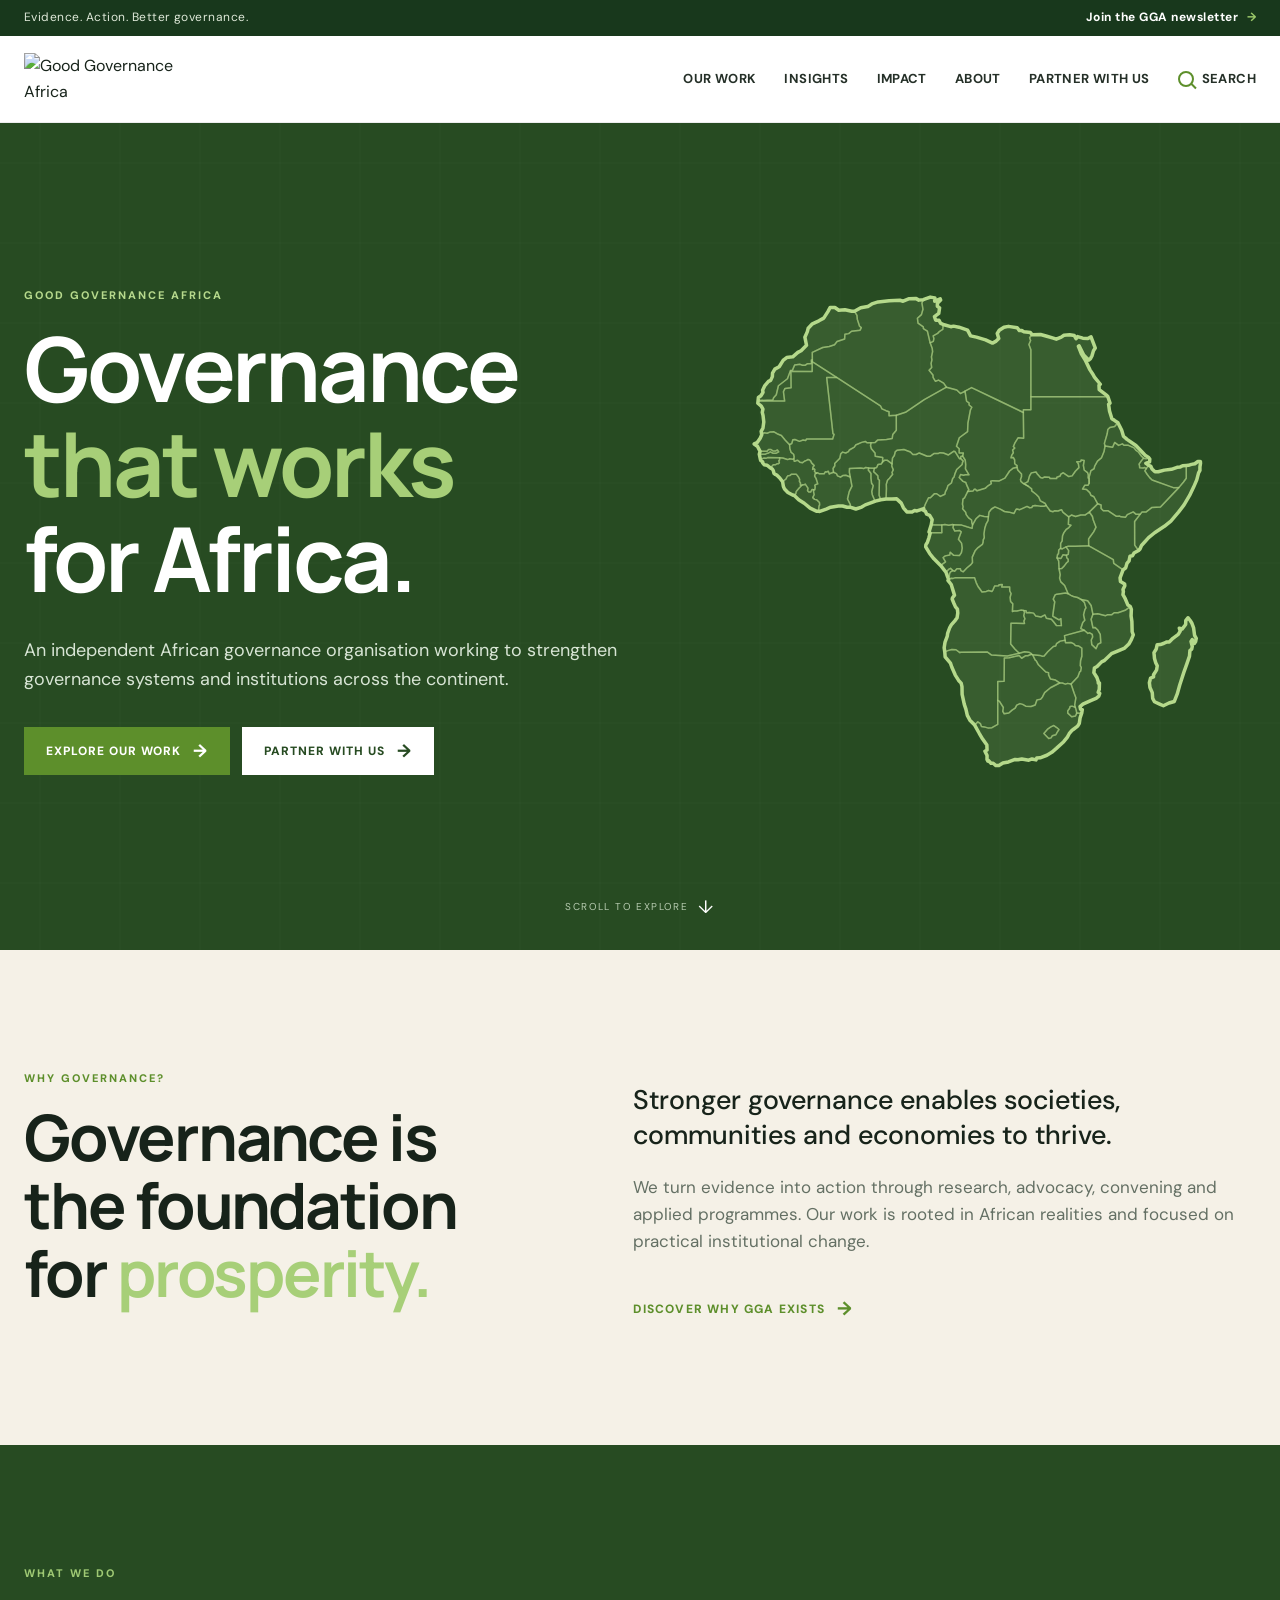
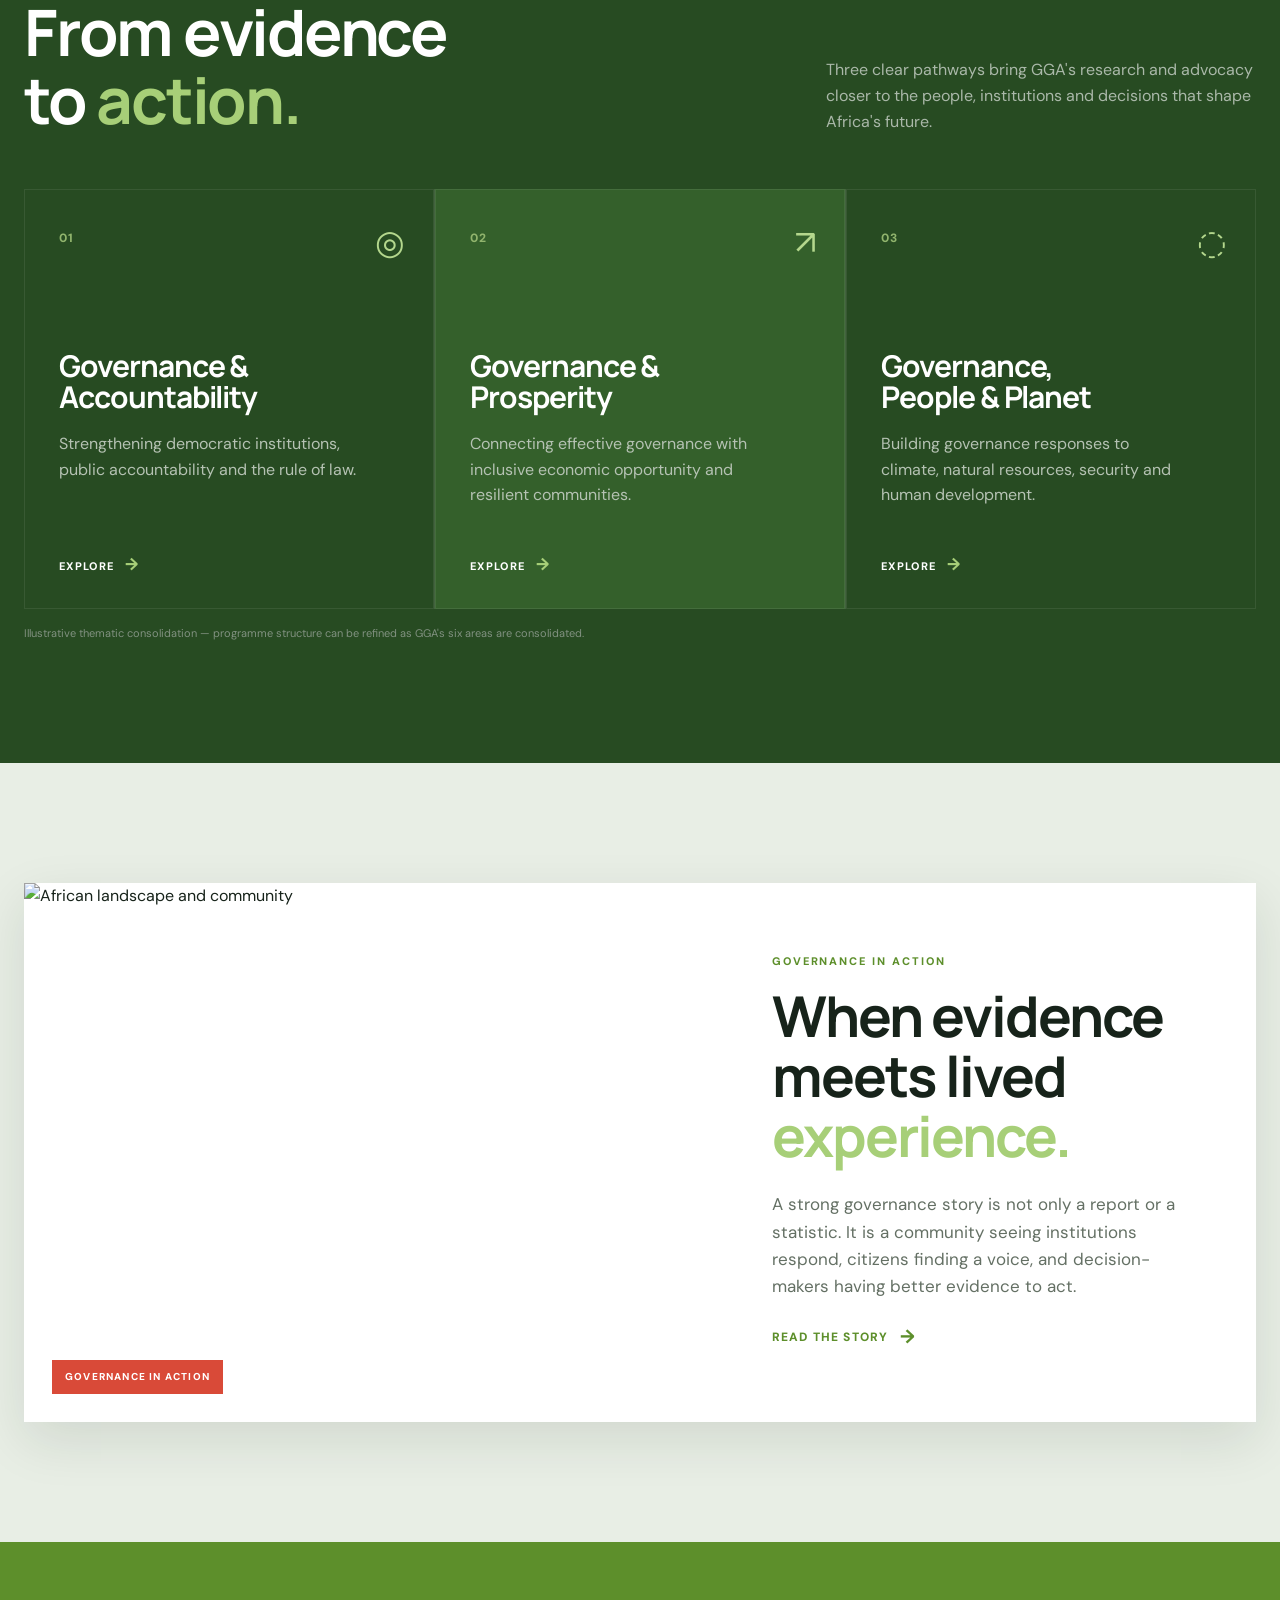
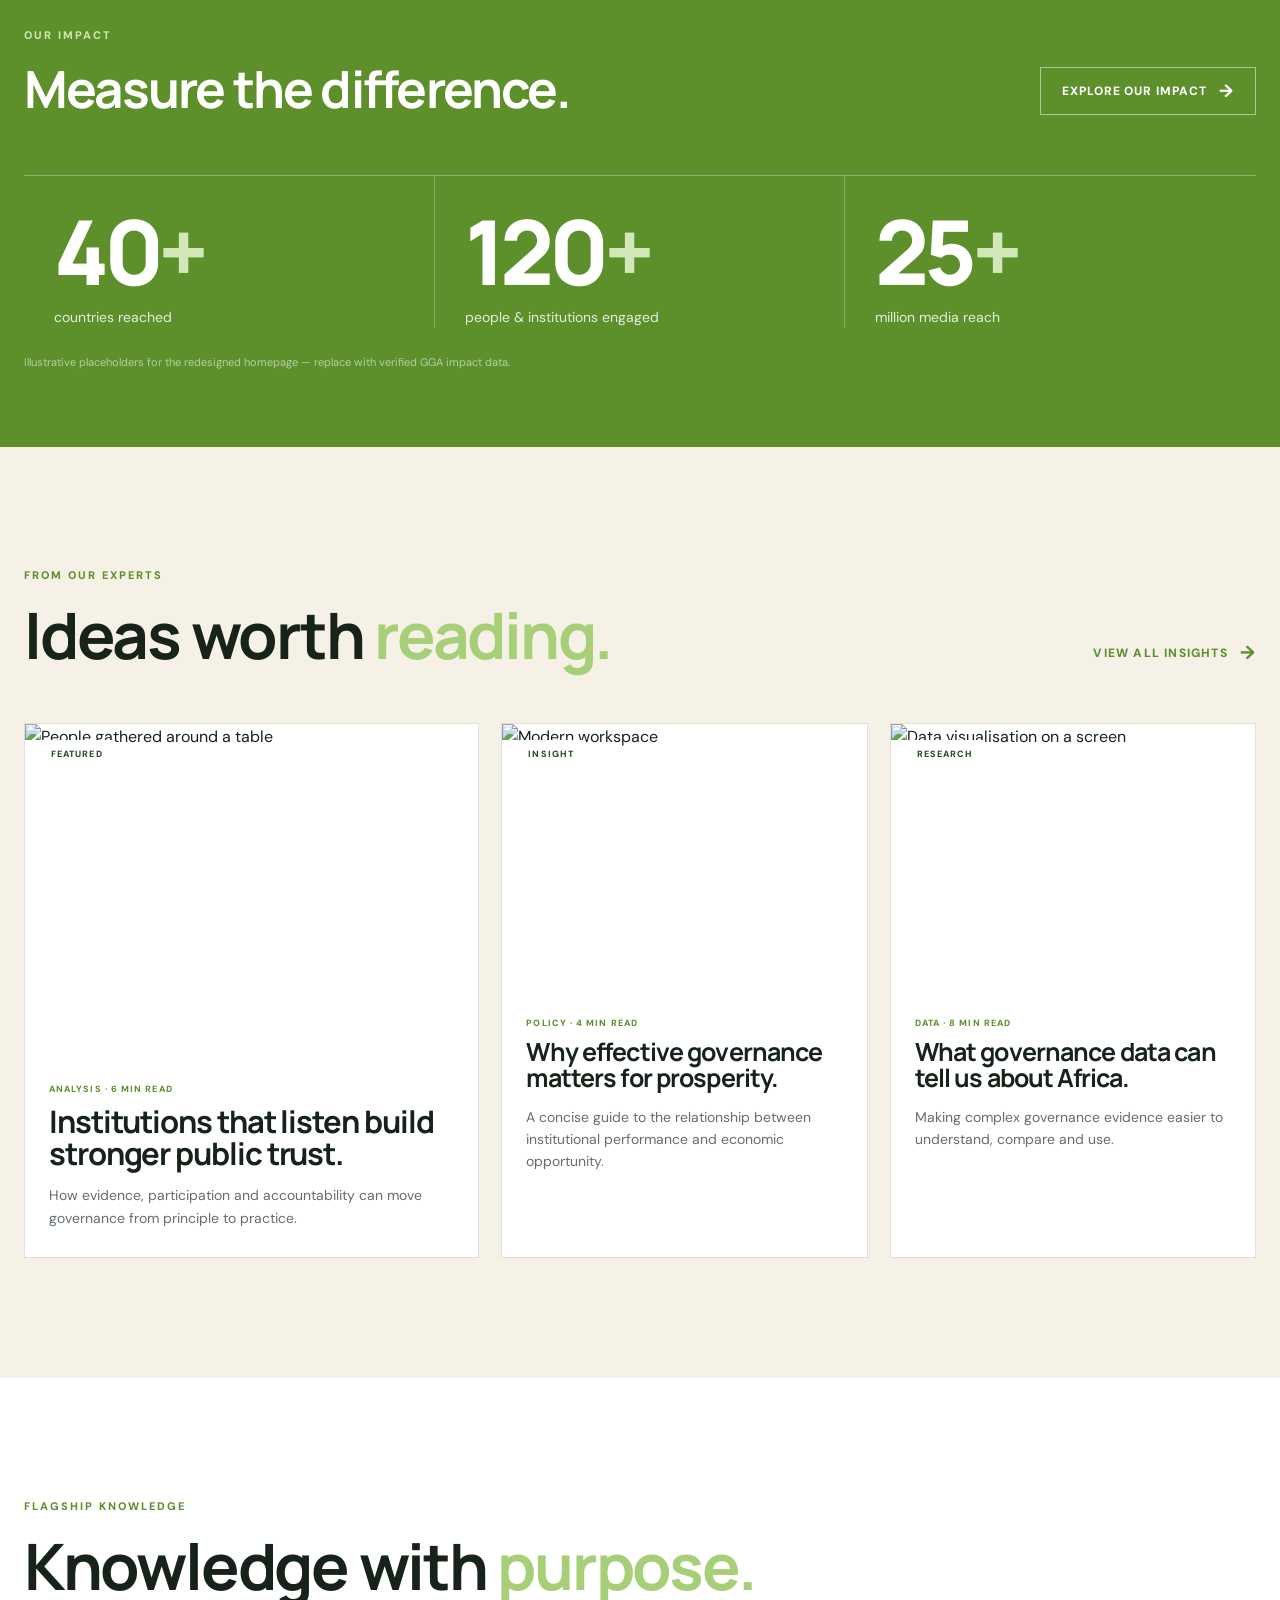
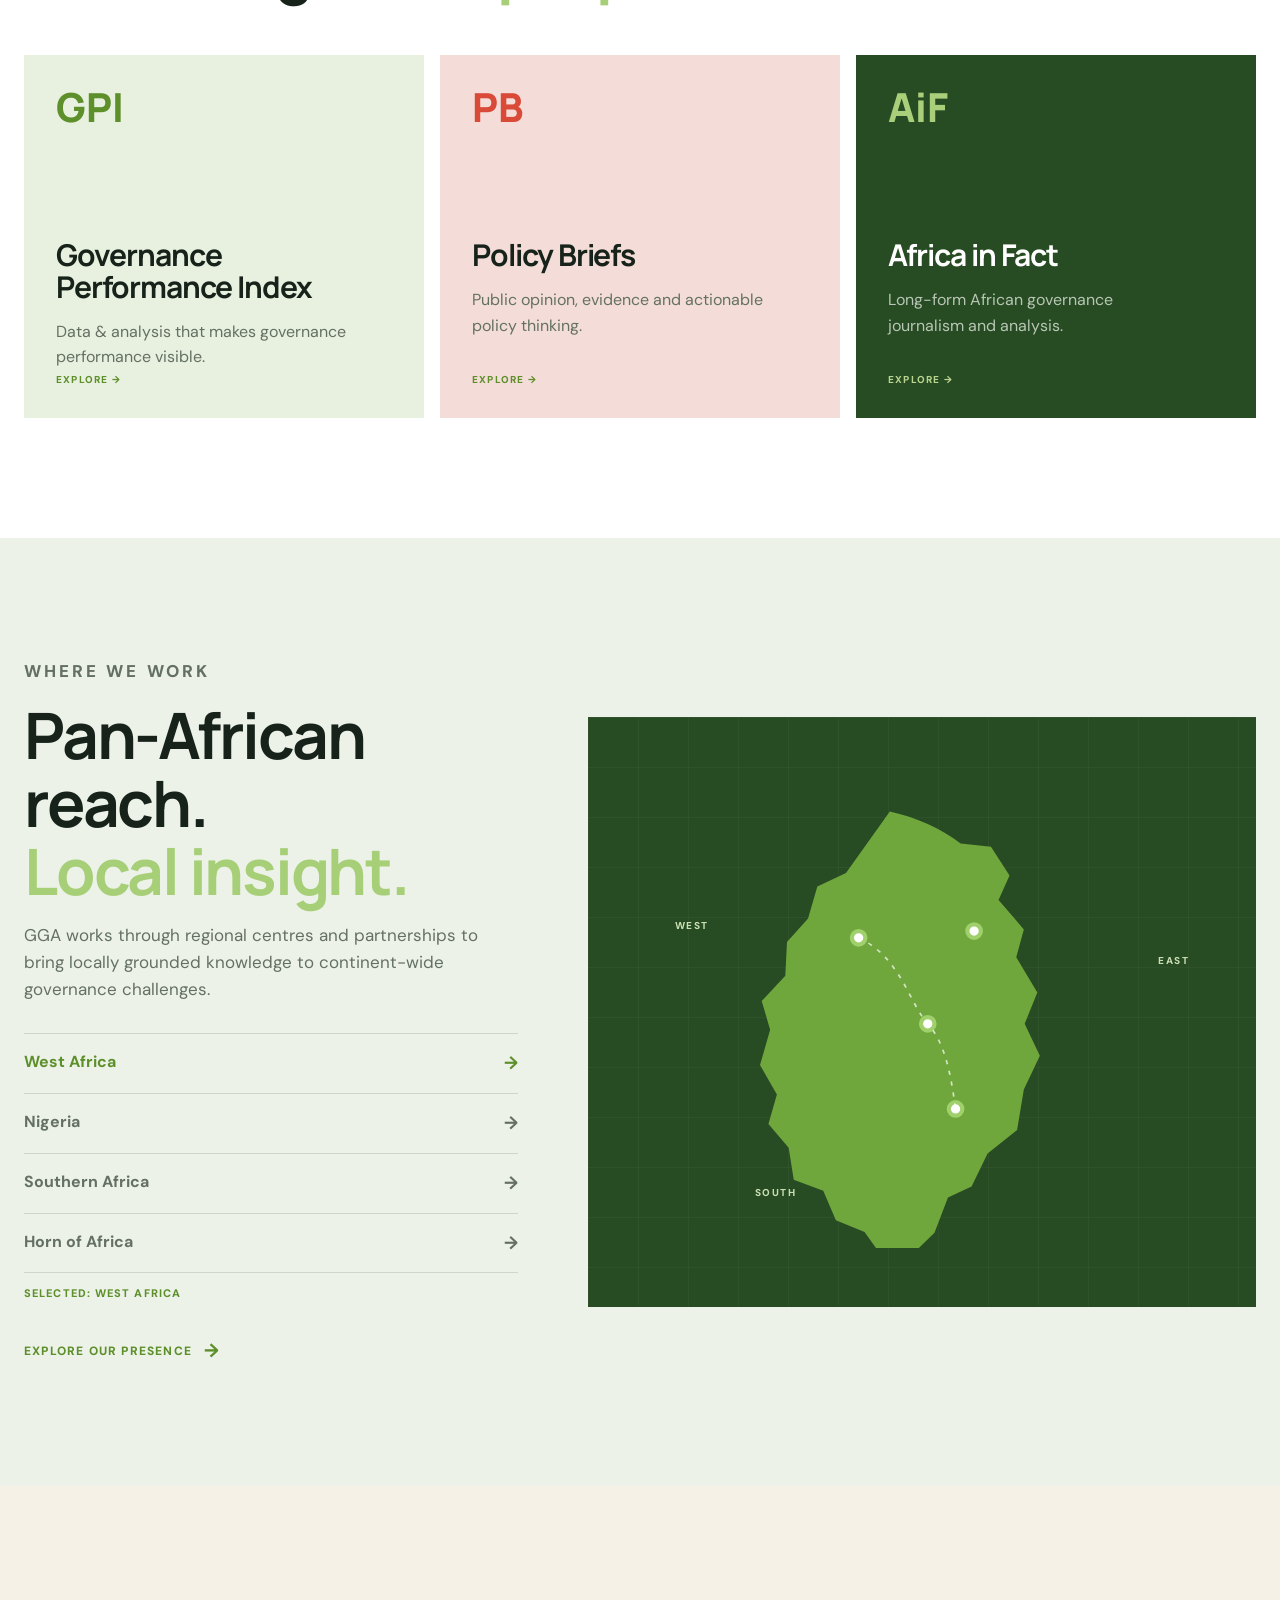
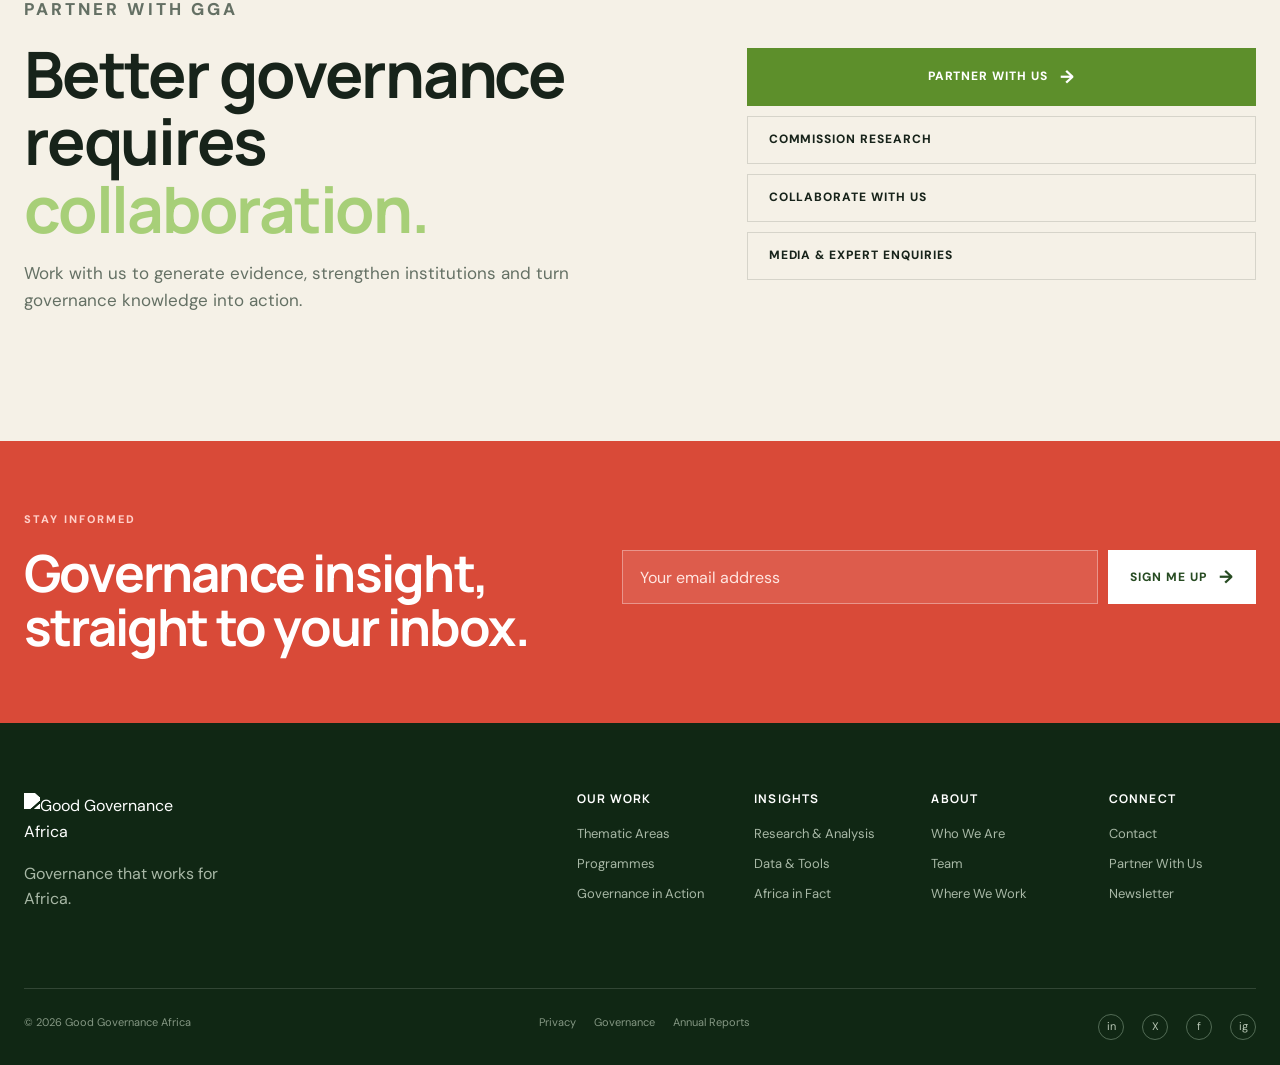
==== index.html @ a9730850 "Add files via upload" ====
<!DOCTYPE html>
<html lang="en">
<head>
  <meta charset="UTF-8">
  <meta name="viewport" content="width=device-width, initial-scale=1.0">
  <meta name="description" content="Good Governance Africa — Governance that works for Africa.">
  <title>Good Governance Africa | Governance That Works for Africa</title>
  <link rel="preconnect" href="https://fonts.googleapis.com">
  <link rel="preconnect" href="https://fonts.gstatic.com" crossorigin>
  <link href="https://fonts.googleapis.com/css2?family=DM+Sans:wght@400;500;600;700&family=Manrope:wght@500;600;700;800&display=swap" rel="stylesheet">
  <link rel="stylesheet" href="styles.css">

  <style>
    :root {
      --map: #b5d98b;
      --map-fill: rgba(181, 217, 139, .12);
      --map-hover: #8fcf4f;
      --map-hover-fill: rgba(143, 207, 79, .42);
      --tooltip-bg: #17231b;
      --tooltip-text: #fff;
    }

    .africa-map-wrap {
      position: relative;
      width: min(100%, 900px);
      margin: 40px auto;
      padding: 16px;
    }

    #africa-map { width: 100%; height: auto; display: block; }

    #africa-map .country {
      fill: var(--map-fill);
      stroke: var(--map);
      stroke-opacity: .45;
      stroke-width: 1.5;
      stroke-linejoin: round;
      vector-effect: non-scaling-stroke;
      cursor: pointer;
      transition: fill .18s ease, stroke .18s ease, filter .18s ease;
      outline: none;
    }

    #africa-map .country:hover,
    #africa-map .country:focus-visible,
    #africa-map .country.is-active {
      fill: var(--map-hover-fill);
      stroke: var(--map-hover);
      stroke-opacity: 1;
      stroke-width: 2.4;
      filter: drop-shadow(0 0 5px rgba(143, 207, 79, .55));
    }

    #africa-map .outer {
      fill: none;
      stroke: var(--map);
      stroke-width: 3.5;
      stroke-linejoin: round;
      vector-effect: non-scaling-stroke;
    }

    .country-tooltip {
      position: fixed;
      z-index: 1000;
      display: none;
      min-width: 220px;
      max-width: 290px;
      padding: 12px 14px;
      border: 1px solid rgba(181,217,139,.35);
      border-radius: 10px;
      background: var(--tooltip-bg);
      color: var(--tooltip-text);
      box-shadow: 0 10px 30px rgba(0,0,0,.28);
      pointer-events: none;
      transform: translate(14px, 14px);
    }

    .country-tooltip strong { display: block; font-size: 16px; margin-bottom: 6px; color: var(--map-hover); }
    .country-tooltip span { display: block; font-size: 13px; line-height: 1.45; color: #e8eee9; }
    .country-tooltip .hint { margin-top: 7px; font-size: 11px; opacity: .72; }
  </style>
  
</head>
<body>
  <div class="announcement">
    <div class="container announcement__inner">
      <span>Evidence. Action. Better governance.</span>
      <a href="#newsletter">Join the GGA newsletter <span aria-hidden="true">→</span></a>
    </div>
  </div>

  <header class="site-header" id="top">
    <div class="container nav-wrap">
      <a class="brand" href="#top" aria-label="Good Governance Africa home">
        <img src="./Images/GGA-logo-Full-Colour-Pantone.png" alt="Good Governance Africa">
      </a>

      <button class="menu-toggle" type="button" aria-expanded="false" aria-controls="main-nav" aria-label="Open navigation">
        <span></span><span></span><span></span>
      </button>

      <nav class="main-nav" id="main-nav" aria-label="Main navigation">
        <a href="our-work.html">Our Work</a>
        <a href="insights.html">Insights</a>
        <a href="impact.html">Impact</a>
        <a href="about.html">About</a>
        <a href="partner-with-us.html">Partner With Us</a>
        <button class="search-trigger" type="button" aria-label="Open search">
          <span class="search-icon"></span> Search
        </button>
      </nav>
    </div>
  </header>

  <main>
    <section class="hero">
      <div class="hero__pattern" aria-hidden="true"></div>
      <div class="container hero__grid">
        <div class="hero__copy reveal">
          <p class="eyebrow">GOOD GOVERNANCE AFRICA</p>
          <h1>Governance<br><em>that works</em><br>for Africa.</h1>
          <p class="hero__lead">
            An independent African governance organisation working to strengthen
            governance systems and institutions across the continent.
          </p>
          <div class="button-row">
            <a class="btn btn--primary" href="our-work.html">Explore our work <span>→</span></a>
            <a class="btn btn--light" href="partner-with-us.html">Partner with us <span>→</span></a>
          </div>
        </div>

        <div class="hero__visual reveal">
  <div class="africa-art">




  <div class="africa-map-wrap">
<svg id="africa-map" xmlns="http://www.w3.org/2000/svg" viewBox="0 0 1000 1000" role="img" aria-label="Map of Africa">
<desc>Geographic outline of Africa generated from Natural Earth low-resolution country boundary data.</desc>

<g><path class="country" id="tanzania" data-index="0" tabindex="0" role="link" aria-label="Tanzania" d="M712.17,527.41 L714.26,528.77 L759.12,553.97 L759.96,561.15 L777.72,573.52 L772.01,588.76 L772.74,595.77 L780.66,600.28 L781.03,603.49 L777.62,610.97 L778.33,614.73 L777.52,620.64 L781.84,628.39 L786.96,640.59 L791.50,643.30 L791.50,643.30 L781.66,650.47 L768.13,655.27 L760.71,655.07 L756.30,658.78 L747.69,659.10 L744.46,660.66 L729.59,657.18 L720.29,658.18 L716.82,641.35 L712.63,635.58 L710.14,632.16 L698.01,629.85 L690.99,626.14 L683.13,624.06 L678.19,621.99 L673.03,618.84 L673.03,618.84 L666.35,603.25 L659.17,596.32 L656.70,589.14 L657.93,582.71 L655.71,571.33 L660.82,570.74 L665.31,566.26 L670.13,559.80 L673.18,557.22 L673.06,553.20 L670.40,550.39 L669.68,545.52 L669.68,545.52 L673.25,543.95 L673.97,536.67 L669.06,529.69 L673.40,528.21 L686.96,528.37 L712.17,527.41 Z"/><path class="country" id="western-sahara" data-index="1" tabindex="0" role="link" aria-label="Western Sahara" d="M185.51,173.50 L185.52,174.33 L185.28,176.72 L185.24,195.46 L144.64,194.82 L145.03,226.47 L133.44,227.58 L130.42,233.94 L132.76,251.80 L84.31,251.73 L81.61,255.85 L82.15,250.62 L82.36,250.64 L110.22,249.66 L111.71,245.20 L116.78,239.64 L120.86,222.56 L138.06,209.21 L143.88,193.61 L147.74,192.70 L151.77,183.06 L162.18,181.73 L166.66,183.34 L172.28,183.34 L176.26,180.52 L183.91,180.13 L183.63,173.50 L185.51,173.50 Z"/><path class="country" id="democratic-republic-of-the-congo" data-index="2" tabindex="0" role="link" aria-label="Democratic Republic of the Congo" d="M655.71,571.33 L657.93,582.71 L656.70,589.14 L659.17,596.32 L666.35,603.25 L673.03,618.84 L673.03,618.84 L668.15,617.58 L651.54,619.66 L648.22,621.14 L644.69,629.04 L647.46,634.50 L645.26,649.14 L643.73,661.56 L647.08,663.76 L655.72,668.58 L659.12,666.33 L660.15,679.67 L650.69,679.57 L645.60,672.76 L641.05,667.49 L631.57,665.76 L628.79,659.28 L621.23,663.18 L611.32,661.46 L607.18,655.84 L599.33,654.70 L593.53,655.00 L592.82,651.15 L588.55,650.84 L582.92,650.11 L575.26,651.96 L569.88,651.66 L566.82,652.79 L567.48,638.07 L563.35,633.48 L562.44,625.87 L564.27,618.41 L561.76,613.64 L561.53,605.86 L546.52,605.96 L547.60,601.51 L541.29,601.55 L540.62,603.70 L532.95,604.18 L529.84,611.39 L527.99,614.48 L521.15,612.74 L517.07,614.48 L508.89,615.48 L504.15,609.01 L501.31,605.01 L497.76,597.59 L494.71,588.37 L458.20,588.21 L453.86,589.69 L450.28,589.46 L445.17,591.12 L443.44,587.29 L446.58,585.98 L446.97,580.59 L448.99,577.41 L453.50,574.81 L456.75,576.07 L460.98,571.33 L467.72,571.45 L468.51,574.95 L473.13,577.15 L480.41,569.39 L487.62,563.35 L490.74,559.39 L490.33,549.21 L495.70,537.19 L501.37,530.82 L509.52,524.86 L510.94,520.91 L511.25,516.37 L513.26,512.08 L512.62,505.07 L514.16,494.11 L516.58,486.39 L520.28,479.77 L521.02,472.30 L522.13,463.67 L526.94,457.39 L533.57,453.41 L543.75,457.61 L551.63,462.18 L560.68,463.39 L569.91,465.81 L573.61,458.34 L575.31,457.38 L580.95,458.63 L594.72,452.45 L599.60,455.07 L603.61,454.70 L605.46,451.69 L610.06,450.63 L619.37,451.93 L627.30,452.21 L631.39,450.90 L638.88,461.12 L644.43,462.62 L647.75,460.54 L653.47,461.35 L660.36,458.74 L663.30,464.02 L674.19,472.24 L674.19,472.24 L673.44,486.71 L678.40,488.38 L674.42,492.78 L669.67,496.06 L664.94,502.51 L662.33,508.26 L661.64,518.20 L658.77,522.92 L658.67,532.25 L655.11,535.70 L654.65,543.06 L652.95,544.01 L651.81,550.78 L654.92,556.41 L655.71,571.33 Z"/><path class="country" id="somalia" data-index="3" tabindex="0" role="link" aria-label="Somalia" d="M807.20,536.48 L799.87,526.27 L799.73,481.21 L810.54,467.17 L813.92,463.27 L821.85,463.04 L832.88,454.32 L849.00,453.78 L883.96,416.64 L892.58,406.32 L898.17,398.72 L898.17,392.27 L898.17,379.79 L898.22,374.69 L898.29,374.49 L898.29,374.49 L902.25,374.24 L907.95,372.40 L914.51,371.16 L920.36,366.92 L925.05,366.89 L925.33,370.31 L924.19,377.51 L924.24,384.01 L921.63,388.48 L918.14,401.85 L912.18,415.67 L904.53,431.47 L893.92,449.60 L883.35,463.45 L868.81,480.33 L856.42,490.35 L837.92,502.63 L826.39,512.04 L812.85,527.03 L809.99,533.55 L807.20,536.48 Z"/><path class="country" id="kenya" data-index="4" tabindex="0" role="link" aria-label="Kenya" d="M777.72,573.52 L759.96,561.15 L759.12,553.97 L714.26,528.77 L712.17,527.41 L712.04,514.30 L715.58,509.28 L721.67,501.09 L726.17,492.08 L720.73,477.88 L719.29,471.67 L713.42,463.08 L721.03,455.69 L729.42,447.54 L735.84,449.61 L735.84,456.56 L740.07,460.63 L748.68,460.63 L764.34,471.13 L768.25,471.26 L771.15,470.92 L773.89,472.35 L782.14,473.32 L785.79,468.16 L797.10,462.99 L802.09,467.17 L810.54,467.17 L799.73,481.21 L799.87,526.27 L807.20,536.48 L798.53,541.42 L795.48,546.58 L790.84,547.49 L789.09,556.21 L785.11,561.20 L782.70,569.43 L777.72,573.52 Z"/><path class="country" id="sudan" data-index="5" tabindex="0" role="link" aria-label="Sudan" d="M596.66,413.85 L587.24,408.44 L582.95,404.88 L582.15,401.03 L584.16,395.88 L584.13,390.83 L576.99,383.10 L575.59,377.80 L575.74,374.81 L571.19,371.16 L571.05,363.98 L568.46,359.20 L564.12,359.92 L565.36,355.37 L568.57,350.22 L567.16,345.09 L571.23,341.30 L568.65,338.41 L571.92,330.77 L577.57,321.66 L588.24,322.52 L587.63,273.41 L587.78,268.22 L602.01,268.18 L602.01,243.48 L651.75,243.48 L699.75,243.48 L748.82,243.48 L752.81,255.62 L750.09,257.86 L751.89,270.60 L756.43,285.37 L761.15,288.41 L767.92,292.99 L761.66,300.05 L752.54,302.08 L748.65,305.87 L747.43,314.10 L742.10,332.28 L743.41,337.23 L741.44,347.85 L736.41,360.04 L728.95,366.17 L723.65,375.62 L722.40,380.68 L716.54,384.14 L712.88,397.09 L713.05,408.21 L712.90,398.57 L711.19,398.32 L711.40,392.16 L709.92,387.91 L703.55,383.03 L702.06,374.11 L703.55,364.98 L697.81,364.13 L696.96,366.89 L689.53,367.52 L692.50,371.14 L693.56,378.57 L686.77,385.37 L680.61,394.29 L674.24,395.56 L663.83,388.34 L659.16,390.89 L657.88,394.50 L651.51,396.83 L651.09,399.38 L638.77,399.38 L637.07,396.83 L628.15,396.41 L623.69,398.53 L620.29,397.47 L613.92,390.25 L611.79,386.85 L602.87,388.55 L599.48,394.29 L596.29,405.33 L592.04,407.67 L588.24,409.01 L596.66,413.85 Z"/><path class="country" id="chad" data-index="6" tabindex="0" role="link" aria-label="Chad" d="M587.63,273.41 L588.24,322.52 L577.57,321.66 L571.92,330.77 L568.65,338.41 L571.23,341.30 L567.16,345.09 L568.57,350.22 L565.36,355.37 L564.12,359.92 L568.46,359.20 L571.05,363.98 L571.19,371.16 L575.74,374.81 L575.59,377.80 L567.76,379.91 L561.48,384.92 L552.54,398.42 L540.89,404.15 L528.94,403.38 L525.46,404.52 L526.68,408.88 L520.23,413.20 L514.98,418.03 L499.40,422.76 L496.31,419.96 L494.26,419.72 L491.98,422.90 L481.75,423.83 L483.69,420.48 L479.79,411.95 L478.05,406.83 L472.66,404.73 L465.36,397.51 L468.04,391.67 L473.68,392.92 L477.17,392.04 L484.08,392.16 L477.35,380.91 L477.80,372.69 L476.98,364.48 L472.06,356.56 L473.29,350.73 L465.36,350.45 L465.39,342.49 L460.24,337.91 L465.58,321.61 L481.36,309.95 L482.01,293.86 L486.78,268.75 L489.47,263.43 L484.32,259.18 L484.12,255.25 L479.49,252.03 L476.46,232.80 L488.95,226.04 L538.29,249.72 L587.63,273.41 Z"/><path class="country" id="south-africa" data-index="7" tabindex="0" role="link" aria-label="South Africa" d="M494.93,869.20 L500.86,863.08 L505.75,866.47 L507.83,871.76 L513.38,872.66 L521.16,875.00 L527.81,874.09 L538.85,867.77 L538.86,822.08 L542.20,823.93 L549.54,835.69 L548.40,843.23 L551.16,847.57 L560.02,846.31 L566.21,840.79 L572.07,837.07 L575.09,831.14 L581.13,828.27 L586.34,829.78 L592.25,833.24 L602.32,833.85 L610.24,830.97 L611.49,827.11 L613.66,821.19 L620.39,820.20 L624.11,815.55 L628.23,807.31 L639.34,798.07 L656.85,788.96 L661.88,789.10 L667.87,791.19 L672.03,789.71 L678.61,790.94 L684.54,808.36 L687.76,817.15 L685.55,830.94 L686.61,835.38 L680.36,833.12 L676.79,834.00 L675.62,837.60 L672.24,842.25 L672.36,846.52 L679.74,853.23 L686.98,851.89 L689.50,846.40 L698.88,846.50 L695.79,855.51 L694.33,865.79 L691.13,871.37 L682.69,877.62 L680.27,879.41 L675.03,885.69 L671.58,892.05 L664.56,900.91 L650.58,913.68 L641.85,921.10 L632.50,926.73 L619.57,931.53 L613.27,932.17 L611.67,935.61 L604.15,933.78 L598.03,936.14 L584.62,933.75 L577.12,935.26 L572.00,934.61 L559.24,939.50 L548.68,941.46 L541.04,946.13 L535.41,946.43 L530.17,942.02 L525.99,941.79 L520.66,936.27 L520.08,937.98 L518.43,934.66 L518.50,927.40 L514.48,919.11 L518.48,916.86 L518.15,907.36 L510.05,895.79 L503.84,885.31 L503.82,885.27 L494.93,869.20 Z M651.23,873.89 L645.83,870.07 L640.05,872.60 L633.34,877.44 L626.75,885.27 L636.03,894.79 L640.45,893.56 L642.73,889.61 L649.62,887.67 L651.73,883.64 L655.52,877.62 L651.23,873.89 Z"/><path class="country" id="lesotho" data-index="8" tabindex="0" role="link" aria-label="Lesotho" d="M651.23,873.89 L655.52,877.62 L651.73,883.64 L649.62,887.67 L642.73,889.61 L640.45,893.56 L636.03,894.79 L626.75,885.27 L633.34,877.44 L640.05,872.60 L645.83,870.07 L651.23,873.89 Z"/><path class="country" id="zimbabwe" data-index="9" tabindex="0" role="link" aria-label="Zimbabwe" d="M678.61,790.94 L672.03,789.71 L667.87,791.19 L661.88,789.10 L656.85,788.96 L648.96,783.37 L639.39,781.47 L635.75,773.63 L635.72,769.26 L630.42,767.93 L616.42,754.34 L612.53,747.18 L610.04,744.98 L605.28,735.09 L619.11,736.44 L623.13,737.87 L627.31,737.58 L634.16,729.57 L644.92,719.40 L649.34,718.42 L650.85,714.14 L657.89,709.21 L667.26,707.51 L668.06,712.13 L678.38,711.88 L684.12,714.49 L686.78,717.55 L692.68,718.45 L699.10,722.43 L699.13,738.09 L696.72,746.66 L696.19,755.91 L698.17,759.57 L696.78,766.85 L694.91,767.98 L691.65,776.90 L678.61,790.94 Z"/><path class="country" id="botswana" data-index="10" tabindex="0" role="link" aria-label="Botswana" d="M656.85,788.96 L639.34,798.07 L628.23,807.31 L624.11,815.55 L620.39,820.20 L613.66,821.19 L611.49,827.11 L610.24,830.97 L602.32,833.85 L592.25,833.24 L586.34,829.78 L581.13,828.27 L575.09,831.14 L572.07,837.07 L566.21,840.79 L560.02,846.31 L551.16,847.57 L548.40,843.23 L549.54,835.69 L542.20,823.93 L538.86,822.08 L538.86,785.97 L551.05,785.54 L551.42,741.47 L560.63,741.06 L579.70,736.73 L584.43,741.83 L592.33,736.98 L596.08,736.95 L603.06,734.16 L605.28,735.09 L610.04,744.98 L612.53,747.18 L616.42,754.34 L630.42,767.93 L635.72,769.26 L635.75,773.63 L639.39,781.47 L648.96,783.37 L656.85,788.96 Z"/><path class="country" id="namibia" data-index="11" tabindex="0" role="link" aria-label="Namibia" d="M538.86,822.08 L538.85,867.77 L527.81,874.09 L521.16,875.00 L513.38,872.66 L507.83,871.76 L505.75,866.47 L500.86,863.08 L494.93,869.20 L485.74,859.85 L480.90,850.82 L478.17,838.77 L475.12,829.81 L470.97,810.76 L470.70,795.96 L469.11,789.21 L464.30,784.11 L457.91,773.89 L451.41,759.05 L448.71,751.28 L438.64,739.20 L437.89,729.71 L443.85,727.36 L451.25,725.25 L459.27,725.62 L466.65,731.21 L468.52,730.34 L518.67,729.81 L527.24,735.74 L557.19,737.49 L579.93,732.45 L590.06,729.63 L598.08,730.35 L602.96,733.14 L603.06,734.16 L596.08,736.95 L592.33,736.98 L584.43,741.83 L579.70,736.73 L560.63,741.06 L551.42,741.47 L551.05,785.54 L538.86,785.97 L538.86,822.08 Z"/><path class="country" id="senegal" data-index="12" tabindex="0" role="link" aria-label="Senegal" d="M85.94,347.46 L80.84,337.83 L74.67,333.43 L80.11,331.08 L86.10,322.39 L89.04,316.04 L93.28,312.07 L99.43,313.14 L105.46,310.44 L112.37,310.31 L118.28,313.94 L126.50,317.22 L133.98,326.32 L142.15,334.82 L142.71,342.52 L145.15,349.60 L149.78,353.08 L150.84,357.86 L150.27,361.71 L148.49,362.41 L141.74,361.43 L140.81,362.81 L138.08,363.09 L129.19,360.07 L123.22,359.94 L100.36,359.42 L97.04,360.82 L92.94,360.42 L86.39,362.43 L84.36,352.95 L95.62,353.21 L98.59,351.48 L100.81,351.38 L105.40,348.52 L110.70,351.13 L116.08,351.35 L121.43,348.57 L118.93,345.00 L114.85,347.08 L111.02,347.02 L106.13,343.98 L102.21,344.18 L99.42,347.11 L85.94,347.46 Z"/><path class="country" id="mali" data-index="13" tabindex="0" role="link" aria-label="Mali" d="M150.27,361.71 L150.84,357.86 L149.78,353.08 L145.15,349.60 L142.71,342.52 L142.15,334.82 L146.31,332.56 L148.39,325.28 L152.31,324.99 L160.95,328.44 L167.93,325.99 L172.71,326.81 L174.57,324.06 L224.21,323.87 L226.96,315.21 L224.82,313.69 L218.85,260.29 L212.87,206.90 L231.81,206.68 L273.54,233.67 L315.28,260.66 L318.22,266.46 L325.92,270.00 L331.65,272.01 L331.79,279.88 L345.51,278.67 L345.55,307.16 L338.78,315.43 L337.73,323.05 L326.74,325.01 L309.86,326.08 L305.29,330.47 L297.36,330.96 L289.42,331.02 L286.34,328.64 L279.53,330.40 L267.96,335.54 L265.60,339.40 L256.00,344.95 L254.32,348.13 L249.14,350.65 L243.15,348.98 L239.76,352.00 L237.95,360.48 L228.13,370.73 L228.41,374.93 L225.04,380.17 L225.86,387.35 L220.75,389.18 L217.86,390.75 L215.95,385.45 L212.38,386.85 L210.24,386.61 L207.97,390.22 L198.41,390.12 L194.99,388.26 L193.37,389.38 L189.60,385.82 L190.25,382.13 L188.71,380.69 L186.07,381.91 L186.55,377.88 L189.09,374.70 L184.02,369.51 L182.55,366.10 L179.80,363.38 L177.32,363.06 L174.35,364.79 L170.35,366.45 L166.96,369.12 L161.66,368.14 L158.23,364.99 L156.18,364.58 L152.95,366.23 L150.99,366.24 L150.27,361.71 Z"/><path class="country" id="mauritania" data-index="14" tabindex="0" role="link" aria-label="Mauritania" d="M81.61,255.85 L84.31,251.73 L132.76,251.80 L130.42,233.94 L133.44,227.58 L145.03,226.47 L144.64,194.82 L185.24,195.46 L185.28,176.72 L231.81,206.68 L212.87,206.90 L218.85,260.29 L224.82,313.69 L226.96,315.21 L224.21,323.87 L174.57,324.06 L172.71,326.81 L167.93,325.99 L160.95,328.44 L152.31,324.99 L148.39,325.28 L146.31,332.56 L142.15,334.82 L133.98,326.32 L126.50,317.22 L118.28,313.94 L112.37,310.31 L105.46,310.44 L99.43,313.14 L93.28,312.07 L89.04,316.04 L87.97,309.37 L91.42,303.27 L92.96,291.62 L91.59,279.40 L90.10,273.25 L91.33,267.08 L88.14,261.20 L81.61,255.85 Z"/><path class="country" id="benin" data-index="15" tabindex="0" role="link" aria-label="Benin" d="M326.02,438.22 L315.80,439.67 L312.75,431.13 L313.31,402.72 L310.82,400.17 L310.35,394.10 L306.05,389.77 L302.27,386.11 L303.85,379.60 L308.10,378.20 L310.62,372.79 L316.67,371.63 L319.37,367.94 L323.53,364.31 L327.96,364.28 L337.40,371.40 L336.91,375.51 L339.70,382.85 L337.26,387.83 L338.56,391.16 L332.56,398.81 L328.75,402.61 L326.42,410.41 L326.73,418.28 L326.02,438.22 Z"/><path class="country" id="niger" data-index="16" tabindex="0" role="link" aria-label="Niger" d="M476.46,232.80 L479.49,252.03 L484.12,255.25 L484.32,259.18 L489.47,263.43 L486.78,268.75 L482.01,293.86 L481.36,309.95 L465.58,321.61 L460.24,337.91 L465.39,342.49 L465.36,350.45 L473.29,350.73 L472.06,356.56 L468.56,357.27 L468.17,361.21 L465.87,361.48 L457.49,347.94 L454.59,347.45 L444.92,354.36 L435.34,350.75 L428.68,350.03 L425.11,351.77 L417.86,351.39 L410.56,356.67 L404.25,356.97 L389.28,350.57 L383.41,353.61 L377.10,353.40 L372.46,348.73 L360.06,344.11 L346.76,345.58 L343.54,348.25 L341.80,355.37 L338.25,360.35 L337.40,371.40 L327.96,364.28 L323.53,364.31 L319.37,367.94 L319.65,359.46 L305.39,356.66 L305.00,350.67 L298.04,342.59 L296.38,336.96 L297.36,330.96 L305.29,330.47 L309.86,326.08 L326.74,325.01 L337.73,323.05 L338.78,315.43 L345.55,307.16 L345.51,278.67 L362.96,273.15 L398.78,248.85 L441.17,225.27 L460.74,230.60 L467.70,237.40 L476.46,232.80 Z"/><path class="country" id="nigeria" data-index="17" tabindex="0" role="link" aria-label="Nigeria" d="M326.02,438.22 L326.73,418.28 L326.42,410.41 L328.75,402.61 L332.56,398.81 L338.56,391.16 L337.26,387.83 L339.70,382.85 L336.91,375.51 L337.40,371.40 L338.25,360.35 L341.80,355.37 L343.54,348.25 L346.76,345.58 L360.06,344.11 L372.46,348.73 L377.10,353.40 L383.41,353.61 L389.28,350.57 L404.25,356.97 L410.56,356.67 L417.86,351.39 L425.11,351.77 L428.68,350.03 L435.34,350.75 L444.92,354.36 L454.59,347.45 L457.49,347.94 L465.87,361.48 L468.17,361.21 L473.06,366.14 L471.72,368.37 L471.06,372.49 L460.64,382.06 L457.37,389.95 L455.62,396.38 L453.00,399.14 L450.50,407.80 L443.89,412.90 L441.97,419.16 L439.19,424.14 L438.03,429.28 L429.54,433.45 L422.59,428.37 L417.90,428.57 L410.53,435.81 L406.95,435.93 L401.06,447.86 L397.88,456.62 L385.04,461.07 L380.34,460.42 L375.59,463.19 L365.69,462.92 L359.07,455.18 L354.99,446.23 L346.23,438.08 L336.94,438.23 L326.02,438.22 Z"/><path class="country" id="cameroon" data-index="18" tabindex="0" role="link" aria-label="Cameroon" d="M472.06,356.56 L476.98,364.48 L477.80,372.69 L477.35,380.91 L484.08,392.16 L477.17,392.04 L473.68,392.92 L468.04,391.67 L465.36,397.51 L472.66,404.73 L478.05,406.83 L479.79,411.95 L483.69,420.48 L481.75,423.83 L475.53,436.37 L472.56,438.62 L471.61,448.21 L472.84,453.42 L471.84,457.10 L477.69,463.57 L478.74,468.01 L483.31,474.39 L488.97,478.37 L489.52,484.02 L490.83,487.60 L489.94,494.28 L480.11,491.36 L470.10,488.09 L454.49,487.61 L452.95,486.93 L445.63,488.53 L438.11,486.87 L432.23,487.68 L412.10,487.40 L413.90,477.63 L409.07,469.45 L403.42,467.35 L400.91,461.81 L397.74,460.04 L397.88,456.62 L401.06,447.86 L406.95,435.93 L410.53,435.81 L417.90,428.57 L422.59,428.37 L429.54,433.45 L438.03,429.28 L439.19,424.14 L441.97,419.16 L443.89,412.90 L450.50,407.80 L453.00,399.14 L455.62,396.38 L457.37,389.95 L460.64,382.06 L471.06,372.49 L471.72,368.37 L473.06,366.14 L468.17,361.21 L468.56,357.27 L472.06,356.56 Z"/><path class="country" id="togo" data-index="19" tabindex="0" role="link" aria-label="Togo" d="M303.85,379.60 L302.27,386.11 L306.05,389.77 L310.35,394.10 L310.82,400.17 L313.31,402.72 L312.75,431.13 L315.80,439.67 L305.83,442.31 L303.07,437.96 L299.78,430.11 L298.79,423.96 L301.53,412.82 L298.42,408.30 L297.25,398.56 L297.27,389.57 L292.10,383.19 L293.01,379.34 L303.85,379.60 Z"/><path class="country" id="ghana" data-index="20" tabindex="0" role="link" aria-label="Ghana" d="M293.01,379.34 L292.10,383.19 L297.27,389.57 L297.25,398.56 L298.42,408.30 L301.53,412.82 L298.79,423.96 L299.78,430.11 L303.07,437.96 L305.83,442.31 L286.44,449.55 L279.56,453.79 L268.41,457.38 L257.38,453.87 L257.95,448.98 L252.58,438.33 L255.81,424.36 L261.02,413.96 L257.74,396.36 L256.05,387.05 L256.34,380.03 L277.83,379.44 L283.30,380.35 L287.29,378.35 L293.01,379.34 Z"/><path class="country" id="cote-divoire" data-index="21" tabindex="0" role="link" aria-label="Côte d’Ivoire" d="M193.37,389.38 L194.99,388.26 L198.41,390.12 L207.97,390.22 L210.24,386.61 L212.38,386.85 L215.95,385.45 L217.86,390.75 L220.75,389.18 L225.86,387.35 L231.42,390.05 L233.58,394.14 L239.15,396.75 L243.47,393.64 L249.27,393.17 L257.74,396.36 L261.02,413.96 L255.81,424.36 L252.58,438.33 L257.95,448.98 L257.38,453.87 L251.76,453.99 L243.12,451.57 L235.19,451.72 L220.54,453.87 L211.95,457.45 L199.70,461.98 L197.31,461.66 L198.26,451.47 L199.44,449.92 L199.06,445.05 L193.82,439.86 L189.89,439.04 L186.29,435.64 L188.98,430.14 L187.74,424.16 L188.31,420.57 L190.27,420.55 L191.00,415.16 L190.05,412.77 L191.23,411.05 L195.82,409.56 L192.77,399.66 L189.91,394.54 L190.91,390.34 L193.37,389.38 Z"/><path class="country" id="guinea" data-index="22" tabindex="0" role="link" aria-label="Guinea" d="M123.22,359.94 L129.19,360.07 L138.08,363.09 L140.81,362.81 L141.74,361.43 L148.49,362.41 L150.27,361.71 L150.99,366.24 L152.95,366.23 L156.18,364.58 L158.23,364.99 L161.66,368.14 L166.96,369.12 L170.35,366.45 L174.35,364.79 L177.32,363.06 L179.80,363.38 L182.55,366.10 L184.02,369.51 L189.09,374.70 L186.55,377.88 L186.07,381.91 L188.71,380.69 L190.25,382.13 L189.60,385.82 L193.37,389.38 L190.91,390.34 L189.91,394.54 L192.77,399.66 L195.82,409.56 L191.23,411.05 L190.05,412.77 L191.00,415.16 L190.27,420.55 L188.31,420.57 L184.81,420.25 L182.29,425.23 L178.79,425.17 L176.38,422.53 L177.20,417.57 L172.03,409.99 L168.80,411.38 L166.16,411.66 L162.75,412.37 L162.89,407.83 L160.90,404.59 L161.30,401.00 L158.62,395.80 L155.18,391.37 L145.28,391.36 L142.40,393.69 L138.99,393.97 L136.88,396.64 L135.45,400.07 L128.84,405.51 L123.41,398.19 L118.60,393.35 L115.43,391.74 L112.34,389.28 L110.94,383.82 L109.13,381.09 L105.53,379.07 L111.03,373.04 L114.79,373.27 L118.01,371.19 L120.74,371.17 L122.69,369.53 L121.64,365.43 L122.99,364.14 L123.22,359.94 Z"/><path class="country" id="guinea-bissau" data-index="23" tabindex="0" role="link" aria-label="Guinea-Bissau" d="M86.39,362.43 L92.94,360.42 L97.04,360.82 L100.36,359.42 L123.22,359.94 L122.99,364.14 L121.64,365.43 L122.69,369.53 L120.74,371.17 L118.01,371.19 L114.79,373.27 L111.03,373.04 L105.53,379.07 L98.93,373.89 L93.72,373.08 L90.88,369.59 L90.95,367.71 L87.18,365.08 L86.39,362.43 Z"/><path class="country" id="liberia" data-index="24" tabindex="0" role="link" aria-label="Liberia" d="M188.31,420.57 L187.74,424.16 L188.98,430.14 L186.29,435.64 L189.89,439.04 L193.82,439.86 L199.06,445.05 L199.44,449.92 L198.26,451.47 L197.31,461.66 L194.07,461.77 L181.31,455.87 L170.07,446.45 L159.53,439.68 L151.20,431.70 L154.16,427.74 L154.81,424.15 L160.40,417.43 L166.16,411.66 L168.80,411.38 L172.03,409.99 L177.20,417.57 L176.38,422.53 L178.79,425.17 L182.29,425.23 L184.81,420.25 L188.31,420.57 Z"/><path class="country" id="sierra-leone" data-index="25" tabindex="0" role="link" aria-label="Sierra Leone" d="M128.84,405.51 L135.45,400.07 L136.88,396.64 L138.99,393.97 L142.40,393.69 L145.28,391.36 L155.18,391.37 L158.62,395.80 L161.30,401.00 L160.90,404.59 L162.89,407.83 L162.75,412.37 L166.16,411.66 L160.40,417.43 L154.81,424.15 L154.16,427.74 L151.20,431.70 L147.87,430.78 L138.96,425.80 L132.52,419.17 L130.35,414.65 L128.84,405.51 Z"/><path class="country" id="burkina-faso" data-index="26" tabindex="0" role="link" aria-label="Burkina Faso" d="M225.86,387.35 L225.04,380.17 L228.41,374.93 L228.13,370.73 L237.95,360.48 L239.76,352.00 L243.15,348.98 L249.14,350.65 L254.32,348.13 L256.00,344.95 L265.60,339.40 L267.96,335.54 L279.53,330.40 L286.34,328.64 L289.42,331.02 L297.36,330.96 L296.38,336.96 L298.04,342.59 L305.00,350.67 L305.39,356.66 L319.65,359.46 L319.37,367.94 L316.67,371.63 L310.62,372.79 L308.10,378.20 L303.85,379.60 L293.01,379.34 L287.29,378.35 L283.30,380.35 L277.83,379.44 L256.34,380.03 L256.05,387.05 L257.74,396.36 L249.27,393.17 L243.47,393.64 L239.15,396.75 L233.58,394.14 L231.42,390.05 L225.86,387.35 Z"/><path class="country" id="central-african-republic" data-index="27" tabindex="0" role="link" aria-label="Central African Republic" d="M631.39,450.90 L627.30,452.21 L619.37,451.93 L610.06,450.63 L605.46,451.69 L603.61,454.70 L599.60,455.07 L594.72,452.45 L580.95,458.63 L575.31,457.38 L573.61,458.34 L569.91,465.81 L560.68,463.39 L551.63,462.18 L543.75,457.61 L533.57,453.41 L526.94,457.39 L522.13,463.67 L521.02,472.30 L513.06,471.61 L504.68,469.53 L497.31,476.09 L490.83,487.60 L489.52,484.02 L488.97,478.37 L483.31,474.39 L478.74,468.01 L477.69,463.57 L471.84,457.10 L472.84,453.42 L471.61,448.21 L472.56,438.62 L475.53,436.37 L481.75,423.83 L491.98,422.90 L494.26,419.72 L496.31,419.96 L499.40,422.76 L514.98,418.03 L520.23,413.20 L526.68,408.88 L525.46,404.52 L528.94,403.38 L540.89,404.15 L552.54,398.42 L561.48,384.92 L567.76,379.91 L575.59,377.80 L576.99,383.10 L584.13,390.83 L584.16,395.88 L582.15,401.03 L582.95,404.88 L587.24,408.44 L596.66,413.85 L603.43,418.85 L603.55,422.87 L611.87,429.31 L617.02,434.66 L620.15,442.08 L629.40,446.98 L631.39,450.90 Z"/><path class="country" id="republic-of-the-congo" data-index="28" tabindex="0" role="link" aria-label="Republic of the Congo" d="M521.02,472.30 L520.28,479.77 L516.58,486.39 L514.16,494.11 L512.62,505.07 L513.26,512.08 L511.25,516.37 L510.94,520.91 L509.52,524.86 L501.37,530.82 L495.70,537.19 L490.33,549.21 L490.74,559.39 L487.62,563.35 L480.41,569.39 L473.13,577.15 L468.51,574.95 L467.72,571.45 L460.98,571.33 L456.75,576.07 L453.50,574.81 L448.86,570.56 L445.12,572.64 L440.13,577.98 L429.97,564.88 L439.39,558.05 L434.72,549.87 L438.96,546.76 L447.31,545.24 L448.30,539.76 L454.91,545.70 L465.83,546.22 L469.62,540.38 L471.19,532.15 L469.84,522.49 L463.98,515.18 L469.34,500.85 L466.25,498.39 L457.05,499.40 L453.59,493.00 L454.49,487.61 L470.10,488.09 L480.11,491.36 L489.94,494.28 L490.83,487.60 L497.31,476.09 L504.68,469.53 L513.06,471.61 L521.02,472.30 Z"/><path class="country" id="gabon" data-index="29" tabindex="0" role="link" aria-label="Gabon" d="M432.23,487.68 L438.11,486.87 L445.63,488.53 L452.95,486.93 L454.49,487.61 L453.59,493.00 L457.05,499.40 L466.25,498.39 L469.34,500.85 L463.98,515.18 L469.84,522.49 L471.19,532.15 L469.62,540.38 L465.83,546.22 L454.91,545.70 L448.30,539.76 L447.31,545.24 L438.96,546.76 L434.72,549.87 L439.39,558.05 L429.97,564.88 L417.25,552.39 L409.08,542.18 L401.57,529.40 L401.96,525.29 L404.66,521.34 L407.67,512.33 L410.16,503.16 L414.34,502.44 L432.33,502.57 L432.23,487.68 Z"/><path class="country" id="equatorial-guinea" data-index="30" tabindex="0" role="link" aria-label="Equatorial Guinea" d="M412.10,487.40 L432.23,487.68 L432.33,502.57 L414.34,502.44 L410.16,503.16 L407.85,501.29 L412.10,487.40 Z"/><path class="country" id="zambia" data-index="31" tabindex="0" role="link" aria-label="Zambia" d="M673.03,618.84 L678.19,621.99 L683.13,624.06 L690.99,626.14 L698.01,629.85 L703.85,635.37 L706.99,645.87 L704.89,649.23 L702.40,659.26 L704.78,669.51 L700.88,673.81 L697.13,685.31 L703.63,688.51 L666.09,698.71 L667.26,707.51 L657.89,709.21 L650.85,714.14 L649.34,718.42 L644.92,719.40 L634.16,729.57 L627.31,737.58 L623.13,737.87 L619.11,736.44 L605.28,735.09 L603.06,734.16 L602.96,733.14 L598.08,730.35 L590.06,729.63 L579.93,732.45 L571.86,724.72 L563.51,714.60 L564.08,675.23 L589.84,675.39 L588.79,671.12 L590.63,666.48 L588.45,660.68 L589.86,654.68 L588.55,650.84 L592.82,651.15 L593.53,655.00 L599.33,654.70 L607.18,655.84 L611.32,661.46 L621.23,663.18 L628.79,659.28 L631.57,665.76 L641.05,667.49 L645.60,672.76 L650.69,679.57 L660.15,679.67 L659.12,666.33 L655.72,668.58 L647.08,663.76 L643.73,661.56 L645.26,649.14 L647.46,634.50 L644.69,629.04 L648.22,621.14 L651.54,619.66 L668.15,617.58 L673.03,618.84 Z"/><path class="country" id="malawi" data-index="32" tabindex="0" role="link" aria-label="Malawi" d="M698.01,629.85 L710.14,632.16 L712.63,635.58 L716.82,641.35 L720.29,658.18 L716.82,667.58 L720.29,683.66 L724.58,683.48 L729.04,687.47 L734.23,696.42 L735.28,712.33 L729.92,714.93 L726.15,723.52 L718.07,715.87 L717.16,707.15 L719.76,701.40 L719.04,696.44 L714.16,693.31 L710.76,694.45 L703.63,688.51 L697.13,685.31 L700.88,673.81 L704.78,669.51 L702.40,659.26 L704.89,649.23 L706.99,645.87 L703.85,635.37 L698.01,629.85 Z"/><path class="country" id="mozambique" data-index="33" tabindex="0" role="link" aria-label="Mozambique" d="M720.29,658.18 L729.59,657.18 L744.46,660.66 L747.69,659.10 L756.30,658.78 L760.71,655.07 L768.13,655.27 L781.66,650.47 L791.50,643.30 L791.50,643.30 L791.50,643.30 L793.51,648.84 L793.00,661.17 L794.53,672.02 L795.01,691.36 L797.18,697.42 L793.49,706.26 L788.69,714.85 L780.82,722.52 L769.50,727.22 L755.56,733.23 L741.58,746.51 L736.82,748.77 L728.18,757.56 L723.09,760.42 L722.04,769.24 L727.91,778.61 L730.35,785.86 L730.50,789.57 L732.69,788.95 L732.34,801.08 L730.33,806.83 L733.24,808.95 L731.40,814.09 L726.23,818.49 L716.03,822.68 L701.15,829.37 L695.72,833.95 L696.78,839.16 L699.95,839.99 L698.88,846.50 L689.50,846.40 L688.44,840.93 L686.61,835.38 L685.55,830.94 L687.76,817.15 L684.54,808.36 L678.61,790.94 L691.65,776.90 L694.91,767.98 L696.78,766.85 L698.17,759.57 L696.19,755.91 L696.72,746.66 L699.13,738.09 L699.10,722.43 L692.68,718.45 L686.78,717.55 L684.12,714.49 L678.38,711.88 L668.06,712.13 L667.26,707.51 L666.09,698.71 L703.63,688.51 L710.76,694.45 L714.16,693.31 L719.04,696.44 L719.76,701.40 L717.16,707.15 L718.07,715.87 L726.15,723.52 L729.92,714.93 L735.28,712.33 L734.23,696.42 L729.04,687.47 L724.58,683.48 L720.29,683.66 L716.82,667.58 L720.29,658.18 Z"/><path class="country" id="eswatini" data-index="34" tabindex="0" role="link" aria-label="Eswatini" d="M689.50,846.40 L686.98,851.89 L679.74,853.23 L672.36,846.52 L672.24,842.25 L675.62,837.60 L676.79,834.00 L680.36,833.12 L686.61,835.38 L688.44,840.93 L689.50,846.40 Z"/><path class="country" id="angola" data-index="35" tabindex="0" role="link" aria-label="Angola" d="M453.50,574.81 L448.99,577.41 L446.97,580.59 L446.58,585.98 L443.44,587.29 L440.13,577.98 L445.12,572.64 L448.86,570.56 L453.50,574.81 Z M445.17,591.12 L450.28,589.46 L453.86,589.69 L458.20,588.21 L494.71,588.37 L497.76,597.59 L501.31,605.01 L504.15,609.01 L508.89,615.48 L517.07,614.48 L521.15,612.74 L527.99,614.48 L529.84,611.39 L532.95,604.18 L540.62,603.70 L541.29,601.55 L547.60,601.51 L546.52,605.96 L561.53,605.86 L561.76,613.64 L564.27,618.41 L562.44,625.87 L563.35,633.48 L567.48,638.07 L566.82,652.79 L569.88,651.66 L575.26,651.96 L582.92,650.11 L588.55,650.84 L589.86,654.68 L588.45,660.68 L590.63,666.48 L588.79,671.12 L589.84,675.39 L564.08,675.23 L563.51,714.60 L571.86,724.72 L579.93,732.45 L557.19,737.49 L527.24,735.74 L518.67,729.81 L468.52,730.34 L466.65,731.21 L459.27,725.62 L451.25,725.25 L443.85,727.36 L437.89,729.71 L436.73,721.93 L438.44,711.05 L442.71,699.73 L443.35,694.42 L447.37,683.26 L450.32,678.19 L457.42,670.10 L461.39,664.59 L462.69,655.43 L462.04,648.42 L458.34,643.99 L455.05,636.49 L452.01,629.07 L452.67,626.49 L456.48,621.59 L452.72,609.64 L450.19,601.36 L443.99,593.53 L445.17,591.12 Z"/><path class="country" id="burundi" data-index="36" tabindex="0" role="link" aria-label="Burundi" d="M669.68,545.52 L670.40,550.39 L673.06,553.20 L673.18,557.22 L670.13,559.80 L665.31,566.26 L660.82,570.74 L655.71,571.33 L654.92,556.41 L651.81,550.78 L659.32,551.75 L663.11,544.71 L669.68,545.52 Z"/><path class="country" id="madagascar" data-index="37" tabindex="0" role="link" aria-label="Madagascar" d="M905.66,669.93 L908.94,675.19 L912.00,683.36 L914.00,698.25 L917.20,704.03 L915.97,709.97 L913.78,713.61 L909.58,706.36 L907.25,710.02 L909.61,719.18 L908.52,724.43 L905.10,727.29 L904.32,737.77 L899.45,752.19 L893.35,769.24 L885.71,792.68 L880.97,809.88 L875.37,824.23 L865.31,827.16 L854.51,832.39 L847.39,829.23 L837.57,824.80 L834.15,818.28 L833.34,807.31 L828.98,797.44 L827.85,788.54 L830.06,779.62 L835.76,777.48 L835.79,773.36 L841.71,763.99 L842.82,756.11 L839.95,750.25 L837.61,742.45 L836.62,731.05 L840.94,724.13 L842.60,716.28 L848.77,715.82 L855.67,713.29 L860.25,711.05 L865.68,710.88 L872.73,703.83 L882.91,696.21 L886.63,689.99 L884.94,684.70 L890.20,686.19 L897.02,677.59 L897.24,670.15 L901.34,664.62 L905.66,669.93 Z"/><path class="country" id="gambia" data-index="38" tabindex="0" role="link" aria-label="The Gambia" d="M85.94,347.46 L99.42,347.11 L102.21,344.18 L106.13,343.98 L111.02,347.02 L114.85,347.08 L118.93,345.00 L121.43,348.57 L116.08,351.35 L110.70,351.13 L105.40,348.52 L100.81,351.38 L98.59,351.48 L95.62,353.21 L84.36,352.95 L85.94,347.46 Z"/><path class="country" id="tunisia" data-index="39" tabindex="0" role="link" aria-label="Tunisia" d="M410.03,140.70 L404.75,118.49 L397.13,113.50 L397.02,110.50 L386.90,103.13 L385.81,93.81 L393.44,86.91 L396.35,76.71 L394.39,64.91 L396.90,58.56 L410.37,53.57 L419.03,55.06 L418.67,61.32 L429.17,56.76 L430.05,59.14 L423.86,65.20 L423.78,70.92 L428.06,74.00 L426.43,84.70 L418.29,90.92 L420.64,97.67 L427.04,97.88 L430.15,103.76 L434.86,105.69 L434.16,115.20 L428.12,118.75 L424.32,122.71 L415.82,127.48 L417.14,132.60 L416.07,137.83 L410.03,140.70 Z"/><path class="country" id="algeria" data-index="40" tabindex="0" role="link" aria-label="Algeria" d="M185.28,176.72 L185.52,174.33 L185.51,173.50 L185.41,158.84 L205.38,149.71 L217.74,147.82 L227.86,144.50 L232.60,138.30 L247.06,133.41 L247.59,124.25 L254.75,123.17 L260.35,118.59 L276.54,116.51 L278.81,111.70 L275.55,109.07 L271.27,96.01 L270.54,88.49 L265.87,80.56 L277.77,73.80 L291.14,71.65 L298.95,66.55 L310.87,62.78 L331.83,60.57 L352.30,59.57 L358.54,61.41 L370.19,56.53 L383.41,56.44 L388.44,59.32 L396.90,58.56 L394.39,64.91 L396.35,76.71 L393.44,86.91 L385.81,93.81 L386.90,103.13 L397.02,110.50 L397.13,113.50 L404.75,118.49 L410.03,140.70 L414.03,151.62 L414.70,157.37 L412.53,167.46 L413.42,173.10 L411.85,179.87 L412.93,187.65 L408.02,192.82 L415.33,201.84 L415.80,207.14 L420.20,214.04 L425.98,211.77 L435.74,217.52 L441.17,225.27 L398.78,248.85 L362.96,273.15 L345.51,278.67 L331.79,279.88 L331.65,272.01 L325.92,270.00 L318.22,266.46 L315.28,260.66 L273.54,233.67 L231.81,206.68 L185.28,176.72 Z"/><path class="country" id="eritrea" data-index="41" tabindex="0" role="link" aria-label="Eritrea" d="M743.41,337.23 L742.10,332.28 L747.43,314.10 L748.65,305.87 L752.54,302.08 L761.66,300.05 L767.92,292.99 L775.10,307.31 L778.51,318.66 L785.29,324.69 L802.18,336.38 L809.05,343.43 L815.76,350.57 L819.63,354.82 L825.71,358.54 L821.98,361.56 L816.68,360.49 L812.45,356.48 L807.36,349.23 L801.88,345.26 L798.68,340.98 L787.91,336.02 L779.43,335.87 L776.45,333.29 L769.19,336.20 L761.68,330.58 L757.82,339.81 L743.41,337.23 Z"/><path class="country" id="morocco" data-index="42" tabindex="0" role="link" aria-label="Morocco" d="M265.87,80.56 L270.54,88.49 L271.27,96.01 L275.55,109.07 L278.81,111.70 L276.54,116.51 L260.35,118.59 L254.75,123.17 L247.59,124.25 L247.06,133.41 L232.60,138.30 L227.86,144.50 L217.74,147.82 L205.38,149.71 L185.41,158.84 L185.51,173.50 L183.63,173.50 L183.91,180.13 L176.26,180.52 L172.28,183.34 L166.66,183.34 L162.18,181.73 L151.77,183.06 L147.74,192.70 L143.88,193.61 L138.06,209.21 L120.86,222.56 L116.78,239.64 L111.71,245.20 L110.22,249.66 L82.36,250.64 L82.15,250.62 L82.73,244.89 L87.48,241.52 L91.53,235.07 L90.73,230.89 L94.99,222.16 L101.87,214.29 L106.04,212.30 L109.31,205.08 L109.61,198.49 L114.07,190.84 L122.31,186.33 L130.16,173.70 L130.38,173.53 L136.60,168.77 L148.11,167.41 L157.86,158.95 L164.06,155.66 L174.39,145.33 L171.29,129.93 L175.99,119.29 L177.65,112.77 L185.61,104.42 L198.02,98.76 L207.20,93.65 L215.47,80.84 L219.35,73.24 L228.46,73.30 L235.92,78.55 L247.69,77.70 L260.50,80.43 L265.87,80.56 Z"/><path class="country" id="egypt" data-index="43" tabindex="0" role="link" aria-label="Egypt" d="M748.82,243.48 L699.75,243.48 L651.75,243.48 L602.01,243.48 L602.01,197.92 L602.01,153.92 L598.30,143.96 L601.49,136.32 L599.57,131.03 L604.05,125.09 L620.51,124.89 L632.42,128.16 L644.70,131.81 L650.43,133.74 L659.95,129.82 L665.05,126.28 L675.96,125.25 L684.75,126.82 L688.12,132.95 L691.00,128.91 L700.91,131.83 L710.55,132.53 L716.64,129.42 L716.64,129.42 L723.54,147.46 L724.77,150.67 L721.30,155.65 L718.63,164.99 L715.27,171.43 L712.38,173.59 L708.26,169.60 L702.68,164.08 L693.85,146.35 L692.58,147.47 L697.71,160.52 L705.30,172.96 L714.65,192.23 L719.22,198.96 L723.19,205.94 L734.30,219.64 L731.84,221.80 L732.24,229.84 L746.65,240.94 L748.82,243.48 Z"/><path class="country" id="libya" data-index="44" tabindex="0" role="link" aria-label="Libya" d="M602.01,243.48 L602.01,268.18 L587.78,268.22 L587.63,273.41 L538.29,249.72 L488.95,226.04 L476.46,232.80 L467.70,237.40 L460.74,230.60 L441.17,225.27 L435.74,217.52 L425.98,211.77 L420.20,214.04 L415.80,207.14 L415.33,201.84 L408.02,192.82 L412.93,187.65 L411.85,179.87 L413.42,173.10 L412.53,167.46 L414.70,157.37 L414.03,151.62 L410.03,140.70 L416.07,137.83 L417.14,132.60 L415.82,127.48 L424.32,122.71 L428.12,118.75 L434.16,115.20 L434.86,105.69 L449.39,109.95 L454.58,108.89 L464.92,110.95 L481.33,116.48 L487.13,127.48 L498.23,129.88 L515.67,135.06 L528.85,141.21 L534.88,138.00 L540.81,132.31 L537.93,122.83 L541.81,116.81 L550.73,111.02 L559.24,109.33 L575.98,111.86 L580.20,117.39 L584.80,117.44 L588.74,119.55 L601.04,121.01 L604.05,125.09 L599.57,131.03 L601.49,136.32 L598.30,143.96 L602.01,153.92 L602.01,197.92 L602.01,243.48 Z"/><path class="country" id="ethiopia" data-index="45" tabindex="0" role="link" aria-label="Ethiopia" d="M883.96,416.64 L849.00,453.78 L832.88,454.32 L821.85,463.04 L813.92,463.27 L810.54,467.17 L802.09,467.17 L797.10,462.99 L785.79,468.16 L782.14,473.32 L773.89,472.35 L771.15,470.92 L768.25,471.26 L764.34,471.13 L748.68,460.63 L740.07,460.63 L735.84,456.56 L735.84,449.61 L729.42,447.54 L722.10,434.07 L716.45,431.21 L714.29,426.26 L708.02,420.23 L700.42,419.34 L704.63,412.29 L711.20,411.99 L713.05,408.21 L712.88,397.09 L716.54,384.14 L722.40,380.68 L723.65,375.62 L728.95,366.17 L736.41,360.04 L741.44,347.85 L743.41,337.23 L757.82,339.81 L761.68,330.58 L769.19,336.20 L776.45,333.29 L779.43,335.87 L787.91,336.02 L798.68,340.98 L801.88,345.26 L807.36,349.23 L812.45,356.48 L816.68,360.49 L812.33,365.96 L808.15,371.76 L809.11,375.17 L809.31,378.94 L816.22,379.14 L819.20,378.27 L821.94,380.47 L819.24,384.85 L823.81,391.67 L828.38,397.62 L833.10,402.04 L873.55,416.72 L883.96,416.64 Z"/><path class="country" id="djibouti" data-index="46" tabindex="0" role="link" aria-label="Djibouti" d="M816.68,360.49 L821.98,361.56 L825.71,358.54 L828.64,362.37 L828.25,367.50 L821.19,370.47 L826.50,373.85 L821.94,380.47 L819.20,378.27 L816.22,379.14 L809.31,378.94 L809.11,375.17 L808.15,371.76 L812.33,365.96 L816.68,360.49 Z"/><path class="country" id="somaliland" data-index="47" tabindex="0" role="link" aria-label="Somaliland" d="M898.29,374.49 L898.29,374.49 L898.22,374.69 L898.17,379.79 L898.17,392.27 L898.17,398.72 L892.58,406.32 L883.96,416.64 L873.55,416.72 L833.10,402.04 L828.38,397.62 L823.81,391.67 L819.24,384.85 L821.94,380.47 L826.50,373.85 L830.53,376.13 L832.95,381.25 L838.53,386.43 L844.67,386.47 L856.34,383.30 L869.80,381.84 L880.69,377.99 L886.83,377.18 L891.25,374.92 L898.29,374.49 L898.29,374.49 Z"/><path class="country" id="uganda" data-index="48" tabindex="0" role="link" aria-label="Uganda" d="M712.17,527.41 L686.96,528.37 L673.40,528.21 L669.06,529.69 L661.66,533.51 L658.67,532.25 L658.77,522.92 L661.64,518.20 L662.33,508.26 L664.94,502.51 L669.67,496.06 L674.42,492.78 L678.40,488.38 L673.44,486.71 L674.19,472.24 L674.19,472.24 L679.28,468.87 L687.15,471.63 L697.11,468.74 L705.81,468.77 L713.42,463.08 L719.29,471.67 L720.73,477.88 L726.17,492.08 L721.67,501.09 L715.58,509.28 L712.04,514.30 L712.17,527.41 Z"/><path class="country" id="rwanda" data-index="49" tabindex="0" role="link" aria-label="Rwanda" d="M669.06,529.69 L673.97,536.67 L673.25,543.95 L669.68,545.52 L669.68,545.52 L663.11,544.71 L659.32,551.75 L651.81,550.78 L652.95,544.01 L654.65,543.06 L655.11,535.70 L658.67,532.25 L661.66,533.51 L669.06,529.69 Z"/><path class="country" id="south-sudan" data-index="50" tabindex="0" role="link" aria-label="South Sudan" d="M674.19,472.24 L663.30,464.02 L660.36,458.74 L653.47,461.35 L647.75,460.54 L644.43,462.62 L638.88,461.12 L631.39,450.90 L629.40,446.98 L620.15,442.08 L617.02,434.66 L611.87,429.31 L603.55,422.87 L603.43,418.85 L596.66,413.85 L588.24,409.01 L592.04,407.67 L596.29,405.33 L599.48,394.29 L602.87,388.55 L611.79,386.85 L613.92,390.25 L620.29,397.47 L623.69,398.53 L628.15,396.41 L637.07,396.83 L638.77,399.38 L651.09,399.38 L651.51,396.83 L657.88,394.50 L659.16,390.89 L663.83,388.34 L674.24,395.56 L680.61,394.29 L686.77,385.37 L693.56,378.57 L692.50,371.14 L689.53,367.52 L696.96,366.89 L697.81,364.13 L703.55,364.98 L702.06,374.11 L703.55,383.03 L709.92,387.91 L711.40,392.16 L711.19,398.32 L712.90,398.57 L713.05,408.21 L711.20,411.99 L704.63,412.29 L700.42,419.34 L708.02,420.23 L714.29,426.26 L716.45,431.21 L722.10,434.07 L729.42,447.54 L721.03,455.69 L713.42,463.08 L705.81,468.77 L697.11,468.74 L687.15,471.63 L679.28,468.87 L674.19,472.24 Z"/></g>
<path class="outer" pointer-events="none" d="M151.20,431.70 L147.87,430.78 L138.96,425.80 L132.52,419.17 L130.35,414.65 L128.84,405.51 L123.41,398.19 L118.60,393.35 L115.43,391.74 L112.34,389.28 L110.94,383.82 L109.13,381.09 L105.53,379.07 L98.93,373.89 L93.72,373.08 L90.88,369.59 L90.95,367.71 L87.18,365.08 L86.39,362.43 L84.36,352.95 L85.94,347.46 L80.84,337.83 L74.67,333.43 L80.11,331.08 L86.10,322.39 L89.04,316.04 L87.97,309.37 L91.42,303.27 L92.96,291.62 L91.59,279.40 L90.10,273.25 L91.33,267.08 L88.14,261.20 L81.61,255.85 L82.15,250.62 L82.73,244.89 L87.48,241.52 L91.53,235.07 L90.73,230.89 L94.99,222.16 L101.87,214.29 L106.04,212.30 L109.31,205.08 L109.61,198.49 L114.07,190.84 L122.31,186.33 L130.16,173.70 L130.38,173.53 L136.60,168.77 L148.11,167.41 L157.86,158.95 L164.06,155.66 L174.39,145.33 L171.29,129.93 L175.99,119.29 L177.65,112.77 L185.61,104.42 L198.02,98.76 L207.20,93.65 L215.47,80.84 L219.35,73.24 L228.46,73.30 L235.92,78.55 L247.69,77.70 L260.50,80.43 L265.87,80.56 L277.77,73.80 L291.14,71.65 L298.95,66.55 L310.87,62.78 L331.83,60.57 L352.30,59.57 L358.54,61.41 L370.19,56.53 L383.41,56.44 L388.44,59.32 L396.90,58.56 L410.37,53.57 L419.03,55.06 L418.67,61.32 L429.17,56.76 L430.05,59.14 L423.86,65.20 L423.78,70.92 L428.06,74.00 L426.43,84.70 L418.29,90.92 L420.64,97.67 L427.04,97.88 L430.15,103.76 L434.86,105.69 L449.39,109.95 L454.58,108.89 L464.92,110.95 L481.33,116.48 L487.13,127.48 L498.23,129.88 L515.67,135.06 L528.85,141.21 L534.88,138.00 L540.81,132.31 L537.93,122.83 L541.81,116.81 L550.73,111.02 L559.24,109.33 L575.98,111.86 L580.20,117.39 L584.80,117.44 L588.74,119.55 L601.04,121.01 L604.05,125.09 L620.51,124.89 L632.42,128.16 L644.70,131.81 L650.43,133.74 L659.95,129.82 L665.05,126.28 L675.96,125.25 L684.75,126.82 L688.12,132.95 L691.00,128.91 L700.91,131.83 L710.55,132.53 L716.64,129.42 L716.64,129.42 L723.54,147.46 L724.77,150.67 L721.30,155.65 L718.63,164.99 L715.27,171.43 L712.38,173.59 L708.26,169.60 L702.68,164.08 L693.85,146.35 L692.58,147.47 L697.71,160.52 L705.30,172.96 L714.65,192.23 L719.22,198.96 L723.19,205.94 L734.30,219.64 L731.84,221.80 L732.24,229.84 L746.65,240.94 L748.82,243.48 L752.81,255.62 L750.09,257.86 L751.89,270.60 L756.43,285.37 L761.15,288.41 L767.92,292.99 L775.10,307.31 L778.51,318.66 L785.29,324.69 L802.18,336.38 L809.05,343.43 L815.76,350.57 L819.63,354.82 L825.71,358.54 L828.64,362.37 L828.25,367.50 L821.19,370.47 L826.50,373.85 L830.53,376.13 L832.95,381.25 L838.53,386.43 L844.67,386.47 L856.34,383.30 L869.80,381.84 L880.69,377.99 L886.83,377.18 L891.25,374.92 L898.29,374.49 L898.29,374.49 L902.25,374.24 L907.95,372.40 L914.51,371.16 L920.36,366.92 L925.05,366.89 L925.33,370.31 L924.19,377.51 L924.24,384.01 L921.63,388.48 L918.14,401.85 L912.18,415.67 L904.53,431.47 L893.92,449.60 L883.35,463.45 L868.81,480.33 L856.42,490.35 L837.92,502.63 L826.39,512.04 L812.85,527.03 L809.99,533.55 L807.20,536.48 L798.53,541.42 L795.48,546.58 L790.84,547.49 L789.09,556.21 L785.11,561.20 L782.70,569.43 L777.72,573.52 L772.01,588.76 L772.74,595.77 L780.66,600.28 L781.03,603.49 L777.62,610.97 L778.33,614.73 L777.52,620.64 L781.84,628.39 L786.96,640.59 L791.50,643.30 L791.50,643.30 L793.51,648.84 L793.00,661.17 L794.53,672.02 L795.01,691.36 L797.18,697.42 L793.49,706.26 L788.69,714.85 L780.82,722.52 L769.50,727.22 L755.56,733.23 L741.58,746.51 L736.82,748.77 L728.18,757.56 L723.09,760.42 L722.04,769.24 L727.91,778.61 L730.35,785.86 L730.50,789.57 L732.69,788.95 L732.34,801.08 L730.33,806.83 L733.24,808.95 L731.40,814.09 L726.23,818.49 L716.03,822.68 L701.15,829.37 L695.72,833.95 L696.78,839.16 L699.95,839.99 L698.88,846.50 L695.79,855.51 L694.33,865.79 L691.13,871.37 L682.69,877.62 L680.27,879.41 L675.03,885.69 L671.58,892.05 L664.56,900.91 L650.58,913.68 L641.85,921.10 L632.50,926.73 L619.57,931.53 L613.27,932.17 L611.67,935.61 L604.15,933.78 L598.03,936.14 L584.62,933.75 L577.12,935.26 L572.00,934.61 L559.24,939.50 L548.68,941.46 L541.04,946.13 L535.41,946.43 L530.17,942.02 L525.99,941.79 L520.66,936.27 L520.08,937.98 L518.43,934.66 L518.50,927.40 L514.48,919.11 L518.48,916.86 L518.15,907.36 L510.05,895.79 L503.84,885.31 L503.82,885.27 L494.93,869.20 L485.74,859.85 L480.90,850.82 L478.17,838.77 L475.12,829.81 L470.97,810.76 L470.70,795.96 L469.11,789.21 L464.30,784.11 L457.91,773.89 L451.41,759.05 L448.71,751.28 L438.64,739.20 L437.89,729.71 L436.73,721.93 L438.44,711.05 L442.71,699.73 L443.35,694.42 L447.37,683.26 L450.32,678.19 L457.42,670.10 L461.39,664.59 L462.69,655.43 L462.04,648.42 L458.34,643.99 L455.05,636.49 L452.01,629.07 L452.67,626.49 L456.48,621.59 L452.72,609.64 L450.19,601.36 L443.99,593.53 L445.17,591.12 L443.44,587.29 L440.13,577.98 L429.97,564.88 L417.25,552.39 L409.08,542.18 L401.57,529.40 L401.96,525.29 L404.66,521.34 L407.67,512.33 L410.16,503.16 L407.85,501.29 L412.10,487.40 L413.90,477.63 L409.07,469.45 L403.42,467.35 L400.91,461.81 L397.74,460.04 L397.88,456.62 L385.04,461.07 L380.34,460.42 L375.59,463.19 L365.69,462.92 L359.07,455.18 L354.99,446.23 L346.23,438.08 L336.94,438.23 L326.02,438.22 L315.80,439.67 L305.83,442.31 L286.44,449.55 L279.56,453.79 L268.41,457.38 L257.38,453.87 L251.76,453.99 L243.12,451.57 L235.19,451.72 L220.54,453.87 L211.95,457.45 L199.70,461.98 L197.31,461.66 L194.07,461.77 L181.31,455.87 L170.07,446.45 L159.53,439.68 L151.20,431.70 Z M913.78,713.61 L909.58,706.36 L907.25,710.02 L909.61,719.18 L908.52,724.43 L905.10,727.29 L904.32,737.77 L899.45,752.19 L893.35,769.24 L885.71,792.68 L880.97,809.88 L875.37,824.23 L865.31,827.16 L854.51,832.39 L847.39,829.23 L837.57,824.80 L834.15,818.28 L833.34,807.31 L828.98,797.44 L827.85,788.54 L830.06,779.62 L835.76,777.48 L835.79,773.36 L841.71,763.99 L842.82,756.11 L839.95,750.25 L837.61,742.45 L836.62,731.05 L840.94,724.13 L842.60,716.28 L848.77,715.82 L855.67,713.29 L860.25,711.05 L865.68,710.88 L872.73,703.83 L882.91,696.21 L886.63,689.99 L884.94,684.70 L890.20,686.19 L897.02,677.59 L897.24,670.15 L901.34,664.62 L905.66,669.93 L908.94,675.19 L912.00,683.36 L914.00,698.25 L917.20,704.03 L915.97,709.97 L913.78,713.61 Z"/>
</svg>
    <div id="country-tooltip" class="country-tooltip" aria-hidden="true"></div>
  </div>
        </div>
      </div>
    </div>
      <a class="scroll-cue" href="#why" aria-label="Scroll to why governance matters">Scroll to explore <span>↓</span></a>
    </section>

    <section class="section section--cream" id="why">
      <div class="container two-col">
        <div class="section-intro reveal">
          <p class="eyebrow">WHY GOVERNANCE?</p>
          <h2>Governance is the foundation for <em>prosperity.</em></h2>
        </div>
        <div class="section-copy reveal">
          <p class="lead">
            Stronger governance enables societies, communities and economies to thrive.
          </p>
          <p>
            We turn evidence into action through research, advocacy, convening and
            applied programmes. Our work is rooted in African realities and focused
            on practical institutional change.
          </p>
          <a class="text-link" href="about.html">Discover why GGA exists <span>→</span></a>
        </div>
      </div>
    </section>

    <section class="section section--dark" id="work">
      <div class="container">
        <div class="section-heading section-heading--light reveal">
          <div>
            <p class="eyebrow">WHAT WE DO</p>
            <h2>From evidence<br>to <em>action.</em></h2>
          </div>
          <p>Three clear pathways bring GGA's research and advocacy closer to the people, institutions and decisions that shape Africa's future.</p>
        </div>

        <div class="work-grid">
          <article class="work-card reveal">
            <span class="work-number">01</span>
            <div class="work-card__icon">◎</div>
            <h3>Governance &amp;<br>Accountability</h3>
            <p>Strengthening democratic institutions, public accountability and the rule of law.</p>
            <a href="partner-with-us.html">Explore <span>→</span></a>
          </article>
          <article class="work-card work-card--accent reveal">
            <span class="work-number">02</span>
            <div class="work-card__icon">↗</div>
            <h3>Governance &amp;<br>Prosperity</h3>
            <p>Connecting effective governance with inclusive economic opportunity and resilient communities.</p>
            <a href="partner-with-us.html">Explore <span>→</span></a>
          </article>
          <article class="work-card reveal">
            <span class="work-number">03</span>
            <div class="work-card__icon">◌</div>
            <h3>Governance,<br>People &amp; Planet</h3>
            <p>Building governance responses to climate, natural resources, security and human development.</p>
            <a href="partner-with-us.html">Explore <span>→</span></a>
          </article>
        </div>
        <p class="section-note">Illustrative thematic consolidation — programme structure can be refined as GGA's six areas are consolidated.</p>
      </div>
    </section>

    <section class="section section--image" id="impact">
      <div class="container">
        <div class="story-card reveal">
          <div class="story-image">
            <img src="https://images.unsplash.com/photo-1539650116574-75c0c6d73f6e?auto=format&fit=crop&w=1400&q=85" alt="African landscape and community">
            <span class="story-tag">GOVERNANCE IN ACTION</span>
          </div>
          <div class="story-copy">
            <p class="eyebrow">GOVERNANCE IN ACTION</p>
            <h2>When evidence meets lived <em>experience.</em></h2>
            <p>
              A strong governance story is not only a report or a statistic. It is a
              community seeing institutions respond, citizens finding a voice, and
              decision-makers having better evidence to act.
            </p>
            <a class="text-link" href="insights.html">Read the story <span>→</span></a>
          </div>
        </div>
      </div>
    </section>

    <section class="impact-band">
      <div class="container">
        <div class="impact-heading reveal">
          <div>
            <p class="eyebrow">OUR IMPACT</p>
            <h2>Measure the difference.</h2>
          </div>
          <a class="btn btn--outline" href="partner-with-us.html">Explore our impact <span>→</span></a>
        </div>
        <div class="stats">
          <div class="stat reveal"><strong class="counter" data-target="40">0</strong><span>countries reached</span></div>
          <div class="stat reveal"><strong class="counter" data-target="120">0</strong><span>people &amp; institutions engaged</span></div>
          <div class="stat reveal"><strong class="counter" data-target="25">0</strong><span>million media reach</span></div>
        </div>
        <p class="stats-note">Illustrative placeholders for the redesigned homepage — replace with verified GGA impact data.</p>
      </div>
    </section>

    <section class="section section--cream" id="insights">
      <div class="container">
        <div class="section-heading reveal">
          <div>
            <p class="eyebrow">FROM OUR EXPERTS</p>
            <h2>Ideas worth <em>reading.</em></h2>
          </div>
          <a class="text-link" href="about.html">View all insights <span>→</span></a>
        </div>

        <div class="insights-grid">
          <article class="insight-card insight-card--featured reveal">
            <div class="insight-image">
              <img src="https://images.unsplash.com/photo-1529107386315-e1a2ed48a620?auto=format&fit=crop&w=1000&q=85" alt="People gathered around a table">
              <span>FEATURED</span>
            </div>
            <div class="insight-meta">ANALYSIS · 6 MIN READ</div>
            <h3>Institutions that listen build stronger public trust.</h3>
            <p>How evidence, participation and accountability can move governance from principle to practice.</p>
          </article>

          <article class="insight-card reveal">
            <div class="insight-image">
              <img src="https://images.unsplash.com/photo-1497366754035-f200968a6e72?auto=format&fit=crop&w=1000&q=85" alt="Modern workspace">
              <span>INSIGHT</span>
            </div>
            <div class="insight-meta">POLICY · 4 MIN READ</div>
            <h3>Why effective governance matters for prosperity.</h3>
            <p>A concise guide to the relationship between institutional performance and economic opportunity.</p>
          </article>

          <article class="insight-card reveal">
            <div class="insight-image">
              <img src="https://images.unsplash.com/photo-1451187580459-43490279c0fa?auto=format&fit=crop&w=1000&q=85" alt="Data visualisation on a screen">
              <span>RESEARCH</span>
            </div>
            <div class="insight-meta">DATA · 8 MIN READ</div>
            <h3>What governance data can tell us about Africa.</h3>
            <p>Making complex governance evidence easier to understand, compare and use.</p>
          </article>
        </div>
      </div>
    </section>

    <section class="section flagship">
      <div class="container">
        <div class="section-heading reveal">
          <div>
            <p class="eyebrow">FLAGSHIP KNOWLEDGE</p>
            <h2>Knowledge with <em>purpose.</em></h2>
          </div>
        </div>
        <div class="knowledge-grid">
          <article class="knowledge-card reveal">
            <span class="knowledge-mark">GPI</span>
            <h3>Governance Performance Index</h3>
            <p>Data &amp; analysis that makes governance performance visible.</p>
            <a href="partner-with-us.html">Explore <span>→</span></a>
          </article>
          <article class="knowledge-card knowledge-card--red reveal">
            <span class="knowledge-mark">PB</span>
            <h3>Policy Briefs</h3>
            <p>Public opinion, evidence and actionable policy thinking.</p>
            <a href="partner-with-us.html">Explore <span>→</span></a>
          </article>
          <article class="knowledge-card knowledge-card--dark reveal">
            <span class="knowledge-mark">AiF</span>
            <h3>Africa in Fact</h3>
            <p>Long-form African governance journalism and analysis.</p>
            <a href="partner-with-us.html">Explore <span>→</span></a>
          </article>
        </div>
      </div>
    </section>

    <section class="section map-section">
      <div class="container map-grid">
        <div class="map-copy reveal">
          <p class="eyebrow">WHERE WE WORK</p>
          <h2>Pan-African reach.<br><em>Local insight.</em></h2>
          <p>
            GGA works through regional centres and partnerships to bring locally
            grounded knowledge to continent-wide governance challenges.
          </p>
          <div class="region-links">
            <button class="region-btn active" data-region="West Africa">West Africa <span>→</span></button>
            <button class="region-btn" data-region="Nigeria">Nigeria <span>→</span></button>
            <button class="region-btn" data-region="Southern Africa">Southern Africa <span>→</span></button>
            <button class="region-btn" data-region="Horn of Africa">Horn of Africa <span>→</span></button>
          </div>
          <p class="region-status" aria-live="polite">Selected: West Africa</p>
          <a class="text-link" href="about.html">Explore our presence <span>→</span></a>
        </div>

        <div class="map-art reveal" aria-label="Stylised interactive map of Africa">
          <div class="map-grid-lines"></div>
          <svg viewBox="0 0 520 560" role="img" aria-label="Stylised Africa map">
            <path class="map-shape" d="M222 42c31 7 61 20 84 38l36 4 22 34-13 29 30 35-9 33 25 42-15 37 18 38-19 40-8 48-35 28-19 39-28 13-16 42-32 31-31-4-20-28-34-14-15-35-35-13-6-38-24-28 10-35-20-35 12-42-10-34 28-30 2-40 25-28 11-38 34-16z"/>
            <circle class="map-dot dot-one" cx="185" cy="192" r="8"/>
            <circle class="map-dot dot-two" cx="267" cy="294" r="8"/>
            <circle class="map-dot dot-three" cx="322" cy="184" r="8"/>
            <circle class="map-dot dot-four" cx="300" cy="395" r="8"/>
            <path class="map-route" d="M185 192C235 215 245 270 267 294S295 360 300 395"/>
          </svg>
          <div class="map-label map-label--one">WEST</div>
          <div class="map-label map-label--two">EAST</div>
          <div class="map-label map-label--three">SOUTH</div>
        </div>
      </div>
    </section>

    <section class="partner-section" id="partner">
      <div class="container partner-grid">
        <div class="partner-copy reveal">
          <p class="eyebrow">PARTNER WITH GGA</p>
          <h2>Better governance requires <em>collaboration.</em></h2>
          <p>
            Work with us to generate evidence, strengthen institutions and turn
            governance knowledge into action.
          </p>
        </div>
        <div class="partner-actions reveal">
          <a class="btn btn--primary btn--large" href="mailto:info@gga.org">Partner with us <span>→</span></a>
          <a class="btn btn--ghost" href="mailto:info@gga.org">Commission research</a>
          <a class="btn btn--ghost" href="mailto:info@gga.org">Collaborate with us</a>
          <a class="btn btn--ghost" href="mailto:info@gga.org">Media &amp; expert enquiries</a>
        </div>
      </div>
    </section>

    <section class="newsletter" id="newsletter">
      <div class="container newsletter__inner">
        <div>
          <p class="eyebrow">STAY INFORMED</p>
          <h2>Governance insight,<br>straight to your inbox.</h2>
        </div>
        <form class="newsletter-form" id="newsletterForm">
          <label class="sr-only" for="email">Email address</label>
          <input id="email" type="email" placeholder="Your email address" required>
          <button class="btn btn--light" type="submit">Sign me up <span>→</span></button>
          <p class="form-message" id="formMessage" aria-live="polite"></p>
        </form>
      </div>
    </section>
  </main>

  <footer class="site-footer" id="footer">
    <div class="container footer-top">
      <div class="footer-brand">
        <img src="gga-logo.svg" alt="Good Governance Africa">
        <p>Governance that works for Africa.</p>
      </div>
      <div class="footer-links">
        <div><h4>Our Work</h4><a href="our-work.html">Thematic Areas</a><a href="our-work.html">Programmes</a><a href="impact.html">Governance in Action</a></div>
        <div><h4>Insights</h4><a href="insights.html">Research &amp; Analysis</a><a href="insights.html">Data &amp; Tools</a><a href="insights.html">Africa in Fact</a></div>
        <div><h4>About</h4><a href="about.html">Who We Are</a><a href="about.html">Team</a><a href="#top">Where We Work</a></div>
        <div><h4>Connect</h4><a href="mailto:info@gga.org">Contact</a><a href="partner-with-us.html">Partner With Us</a><a href="#newsletter">Newsletter</a></div>
      </div>
    </div>
    <div class="container footer-bottom">
      <span>© <span id="year"></span> Good Governance Africa</span>
      <div><a href="about.html">Privacy</a><a href="about.html">Governance</a><a href="about.html">Annual Reports</a></div>
      <div class="socials"><a href="#" aria-label="LinkedIn">in</a><a href="#" aria-label="X">X</a><a href="#" aria-label="Facebook">f</a><a href="#" aria-label="Instagram">ig</a></div>
    </div>
  </footer>

  <div class="search-panel" id="searchPanel" aria-hidden="true">
    <div class="search-panel__inner">
      <button class="search-close" type="button" aria-label="Close search">×</button>
      <p class="eyebrow">SEARCH GGA</p>
      <h2>What are you looking for?</h2>
      <form id="searchForm">
        <input type="search" id="siteSearch" placeholder="Search research, programmes, insights…" autocomplete="off">
        <button class="btn btn--primary" type="submit">Search <span>→</span></button>
      </form>
      <p id="searchMessage"></p>
    </div>
  </div>

  <script src="script.js"></script>
</body>
</html>
---- styles.css ----
:root {
  --green: #5d8f2b;
  --green-dark: #274b22;
  --green-deep: #18381c;
  --green-soft: #e8f0df;
  --red: #d94a38;
  --cream: #f5f1e7;
  --ink: #17231a;
  --muted: #647064;
  --line: rgba(23,35,26,.14);
  --white: #fff;
  --container: 1240px;
  --shadow: 0 18px 50px rgba(21,39,25,.11);
}

* { box-sizing: border-box; }
html { scroll-behavior: smooth; }
body {
  margin: 0;
  color: var(--ink);
  background: var(--white);
  font-family: "DM Sans", Arial, sans-serif;
  line-height: 1.6;
}
body.menu-open, body.search-open { overflow: hidden; }
img { display: block; max-width: 100%; }
a { color: inherit; text-decoration: none; }
button, input { font: inherit; }
button { cursor: pointer; }
.container { width: min(var(--container), calc(100% - 48px)); margin-inline: auto; }
.sr-only { position: absolute; width: 1px; height: 1px; overflow: hidden; clip: rect(0,0,0,0); white-space: nowrap; }

.announcement {
  background: var(--green-deep);
  color: #dfe9d9;
  font-size: 12px;
  letter-spacing: .04em;
}
.announcement__inner {
  min-height: 36px;
  display: flex;
  align-items: center;
  justify-content: space-between;
}
.announcement a { color: #fff; font-weight: 700; }
.announcement a span { color: #9cc96a; margin-left: 5px; }

.site-header {
  position: sticky;
  top: 0;
  z-index: 100;
  background: rgba(255,255,255,.94);
  backdrop-filter: blur(18px);
  border-bottom: 1px solid rgba(23,35,26,.08);
}
.nav-wrap {
  min-height: 86px;
  display: flex;
  align-items: center;
  justify-content: space-between;
  gap: 32px;
}
.brand img { width: 165px; height: auto; }
.main-nav { display: flex; align-items: center; gap: 28px; }
.main-nav > a, .search-trigger {
  color: #253028;
  background: none;
  border: 0;
  padding: 8px 0;
  font-size: 13px;
  font-weight: 700;
  letter-spacing: .03em;
  text-transform: uppercase;
  position: relative;
}
.main-nav > a::after {
  content: "";
  position: absolute;
  left: 0;
  bottom: 1px;
  width: 0;
  height: 2px;
  background: var(--green);
  transition: width .25s ease;
}
.main-nav > a:hover::after { width: 100%; }
.search-trigger { display: inline-flex; align-items: center; gap: 8px; }
.search-icon {
  width: 16px; height: 16px; border: 2px solid var(--green);
  border-radius: 50%; display: inline-block; position: relative;
}
.search-icon::after { content: ""; width: 7px; height: 2px; background: var(--green); position: absolute; right: -5px; bottom: -2px; transform: rotate(45deg); }
.menu-toggle { display: none; border: 0; background: none; padding: 8px; }
.menu-toggle span { display: block; width: 24px; height: 2px; background: var(--ink); margin: 5px 0; }

.hero {
  min-height: calc(100vh - 122px);
  background: var(--green-dark);
  color: #fff;
  position: relative;
  overflow: hidden;
}
.hero__pattern {
  position: absolute; inset: 0;
  opacity: .08;
  background-image: linear-gradient(90deg, transparent 49%, rgba(255,255,255,.4) 50%, transparent 51%), linear-gradient(0deg, transparent 49%, rgba(255,255,255,.4) 50%, transparent 51%);
  background-size: 80px 80px;
}
.hero__grid { min-height: inherit; display: grid; grid-template-columns: 1.05fr .95fr; align-items: center; gap: 60px; padding: 90px 0 100px; position: relative; z-index: 1; }
.eyebrow { margin: 0 0 16px; font-size: 11px; font-weight: 800; letter-spacing: .18em; text-transform: uppercase; color: var(--green); }
.hero .eyebrow { color: #b6d98c; }
h1, h2, h3, h4 { font-family: "Manrope", Arial, sans-serif; margin: 0; line-height: 1.06; letter-spacing: -.035em; }
h1 { font-size: clamp(52px, 7vw, 96px); max-width: 760px; }
h1 em, h2 em { font-style: normal; color: #a7cf78; }
.hero__lead { max-width: 610px; font-size: 18px; color: #d8e5d5; margin: 30px 0 34px; }
.button-row { display: flex; flex-wrap: wrap; gap: 12px; }
.btn {
  min-height: 48px; padding: 0 21px; border: 1px solid transparent;
  display: inline-flex; align-items: center; justify-content: center; gap: 12px;
  font-size: 12px; font-weight: 800; text-transform: uppercase; letter-spacing: .08em;
  transition: transform .2s ease, background .2s ease, color .2s ease, border .2s ease;
}
.btn:hover { transform: translateY(-2px); }
.btn span { font-size: 18px; line-height: 0; }
.btn--primary { background: var(--green); color: #fff; }
.btn--primary:hover { background: #6da739; }
.btn--light { background: #fff; color: var(--green-dark); }
.btn--light:hover { background: var(--green-soft); }
.btn--outline { border-color: rgba(255,255,255,.5); color: #fff; }
.btn--outline:hover { background: #fff; color: var(--green-dark); }
.btn--ghost { border-color: var(--line); color: var(--ink); }
.btn--large { min-height: 58px; padding-inline: 26px; }

 
/* Old CSS */
.scroll-cue {
  position: absolute; bottom: 28px; left: 50%; transform: translateX(-50%);
  font-size: 10px; letter-spacing: .14em; text-transform: uppercase; color: #b7cbb0;
  display: flex; gap: 10px; align-items: center;
}
.scroll-cue span { color: #fff; font-size: 18px; }

.section { padding: 120px 0; }
.section--cream { background: var(--cream); }
.section--dark { background: var(--green-dark); color: #fff; }
.two-col { display: grid; grid-template-columns: .9fr 1.1fr; gap: 100px; }
.section-intro h2, .section-heading h2, .map-copy h2, .partner-copy h2 { font-size: clamp(42px, 5vw, 68px); }
.section-copy { max-width: 610px; padding-top: 12px; }
.section-copy .lead { font-size: 27px; line-height: 1.3; font-weight: 500; margin: 0 0 22px; }
.section-copy p:not(.lead), .map-copy > p, .partner-copy > p { color: var(--muted); font-size: 17px; }
.text-link { display: inline-flex; align-items: center; gap: 12px; margin-top: 22px; color: var(--green); font-weight: 800; font-size: 12px; letter-spacing: .1em; text-transform: uppercase; }
.text-link span { font-size: 19px; transition: transform .2s ease; }
.text-link:hover span { transform: translateX(4px); }

.section-heading { display: flex; justify-content: space-between; align-items: end; gap: 50px; margin-bottom: 55px; }
.section-heading > p { max-width: 430px; margin: 0; color: #aab8a9; }
.section-heading--light .eyebrow { color: #9fc974; }
.section-heading--light h2 em { color: #a7cf78; }
.work-grid { display: grid; grid-template-columns: repeat(3, 1fr); gap: 1px; background: rgba(255,255,255,.13); }
.work-card { background: var(--green-dark); min-height: 420px; padding: 34px; position: relative; border: 1px solid rgba(255,255,255,.08); }
.work-card--accent { background: #34602b; }
.work-number { color: #91b46d; font-size: 12px; letter-spacing: .12em; font-weight: 800; }
.work-card__icon { position: absolute; right: 28px; top: 26px; color: #b4d78d; font-size: 34px; }
.work-card h3 { font-size: 30px; margin-top: 100px; }
.work-card p { color: #b5c2b3; max-width: 300px; margin-top: 18px; }
.work-card a { position: absolute; bottom: 30px; left: 34px; color: #fff; font-size: 11px; font-weight: 800; text-transform: uppercase; letter-spacing: .12em; }
.work-card a span { color: #a7cf78; font-size: 17px; margin-left: 6px; }
.section-note { color: #819180; font-size: 11px; margin: 16px 0 0; }

.section--image { background: #e8eee5; }
.story-card { display: grid; grid-template-columns: 1.1fr .9fr; background: #fff; box-shadow: var(--shadow); }
.story-image { min-height: 520px; position: relative; overflow: hidden; }
.story-image img { width: 100%; height: 100%; object-fit: cover; transition: transform .6s ease; }
.story-card:hover .story-image img { transform: scale(1.04); }
.story-tag { position: absolute; left: 28px; bottom: 28px; background: var(--red); color: #fff; padding: 9px 13px; font-size: 10px; font-weight: 800; letter-spacing: .12em; }
.story-copy { padding: 70px; display: flex; flex-direction: column; justify-content: center; }
.story-copy h2 { font-size: clamp(40px, 4.4vw, 62px); }
.story-copy p:not(.eyebrow) { color: var(--muted); font-size: 17px; max-width: 480px; margin: 26px 0 0; }

.impact-band { background: var(--green); color: #fff; padding: 85px 0 75px; }
.impact-heading { display: flex; justify-content: space-between; align-items: end; gap: 30px; }
.impact-heading .eyebrow { color: #d0e7b4; }
.impact-heading h2 { font-size: clamp(40px, 4vw, 58px); }
.stats { display: grid; grid-template-columns: repeat(3, 1fr); border-top: 1px solid rgba(255,255,255,.3); margin-top: 60px; }
.stat { padding: 35px 30px 0; border-right: 1px solid rgba(255,255,255,.25); }
.stat:last-child { border-right: 0; }
.stat strong { display: block; font: 800 clamp(56px, 7vw, 92px)/.9 "Manrope", sans-serif; letter-spacing: -.06em; }
.stat strong::after { content: "+"; color: #d2e8b9; }
.stat span { display: block; margin-top: 14px; color: #e4efdc; font-size: 14px; }
.stats-note { color: #d5e5cc; opacity: .75; font-size: 11px; margin: 26px 0 0; }

.insights-grid { display: grid; grid-template-columns: 1.15fr .925fr .925fr; gap: 22px; }
.insight-card { background: #fff; border: 1px solid var(--line); padding-bottom: 28px; transition: transform .25s ease, box-shadow .25s ease; }
.insight-card:hover { transform: translateY(-6px); box-shadow: var(--shadow); }
.insight-image { aspect-ratio: 1.35 / 1; overflow: hidden; position: relative; }
.insight-image img { width: 100%; height: 100%; object-fit: cover; transition: transform .5s ease; }
.insight-card:hover img { transform: scale(1.04); }
.insight-image span { position: absolute; left: 16px; top: 16px; padding: 7px 10px; background: #fff; color: var(--green-dark); font-size: 9px; letter-spacing: .12em; font-weight: 800; }
.insight-meta { padding: 22px 24px 0; color: var(--green); font-size: 9px; letter-spacing: .12em; font-weight: 800; }
.insight-card h3 { padding: 8px 24px 0; font-size: 25px; }
.insight-card p { padding: 0 24px; color: var(--muted); margin-bottom: 0; font-size: 14px; }
.insight-card--featured h3 { font-size: 31px; }

.flagship { background: #fff; }
.knowledge-grid { display: grid; grid-template-columns: repeat(3, 1fr); gap: 16px; }
.knowledge-card { min-height: 360px; padding: 32px; background: var(--green-soft); position: relative; }
.knowledge-card--red { background: #f4ddd8; }
.knowledge-card--dark { background: var(--green-dark); color: #fff; }
.knowledge-mark { font: 800 40px/1 "Manrope", sans-serif; color: var(--green); }
.knowledge-card--red .knowledge-mark { color: var(--red); }
.knowledge-card--dark .knowledge-mark { color: #a9cf7a; }
.knowledge-card h3 { font-size: 30px; margin-top: 110px; max-width: 320px; }
.knowledge-card p { color: var(--muted); max-width: 300px; }
.knowledge-card--dark p { color: #b8c7b5; }
.knowledge-card a { position: absolute; bottom: 30px; left: 32px; color: var(--green); text-transform: uppercase; font-size: 10px; font-weight: 800; letter-spacing: .12em; }
.knowledge-card--dark a { color: #b8d48f; }

.map-section { background: #edf2e9; }
.map-grid { display: grid; grid-template-columns: .85fr 1.15fr; gap: 70px; align-items: center; }
.map-copy > p { max-width: 500px; }
.region-links { margin: 30px 0 12px; border-top: 1px solid var(--line); }
.region-btn { width: 100%; border: 0; border-bottom: 1px solid var(--line); background: none; text-align: left; padding: 15px 0; display: flex; justify-content: space-between; color: var(--muted); font-weight: 700; }
.region-btn.active, .region-btn:hover { color: var(--green); }
.region-btn span { font-size: 18px; }
.region-status { font-size: 11px !important; color: var(--green) !important; font-weight: 800; text-transform: uppercase; letter-spacing: .1em; }
.map-art { min-height: 590px; background: var(--green-dark); position: relative; overflow: hidden; display: grid; place-items: center; }
.map-grid-lines { position: absolute; inset: 0; opacity: .15; background-image: linear-gradient(rgba(255,255,255,.25) 1px, transparent 1px), linear-gradient(90deg, rgba(255,255,255,.25) 1px, transparent 1px); background-size: 50px 50px; }
.map-art svg { width: 70%; height: 80%; position: relative; z-index: 1; }
.map-shape { fill: #70a73d; }
.map-dot { fill: #fff; stroke: #9fd06c; stroke-width: 5; }
.map-route { fill: none; stroke: #fff; stroke-width: 2; stroke-dasharray: 5 8; opacity: .7; }
.map-label { position: absolute; z-index: 2; color: #c9dfb3; font-size: 10px; font-weight: 800; letter-spacing: .15em; }
.map-label--one { left: 13%; top: 34%; }
.map-label--two { right: 10%; top: 40%; }
.map-label--three { left: 25%; bottom: 18%; }

.partner-section { background: var(--cream); padding: 110px 0; }
.partner-grid { display: grid; grid-template-columns: 1.1fr .9fr; gap: 100px; align-items: center; }
.partner-copy h2 { max-width: 720px; }
.partner-actions { display: grid; gap: 10px; }
.partner-actions .btn { justify-content: space-between; }
.partner-actions .btn--large { justify-content: center; }

.newsletter { background: var(--red); color: #fff; padding: 70px 0; }
.newsletter__inner { display: grid; grid-template-columns: .9fr 1.1fr; gap: 80px; align-items: center; }
.newsletter .eyebrow { color: #ffd0c9; }
.newsletter h2 { font-size: clamp(36px, 4vw, 54px); }
.newsletter-form { position: relative; display: grid; grid-template-columns: 1fr auto; gap: 10px; }
.newsletter-form input { min-height: 54px; border: 1px solid rgba(255,255,255,.35); background: rgba(255,255,255,.1); color: #fff; padding: 0 17px; outline: none; }
.newsletter-form input::placeholder { color: #ffe5e0; }
.form-message { grid-column: 1 / -1; margin: 0; font-size: 12px; color: #ffe8e3; }

.site-footer { background: #102714; color: #fff; padding: 70px 0 25px; }
.footer-top { display: grid; grid-template-columns: .8fr 1.2fr; gap: 100px; padding-bottom: 60px; border-bottom: 1px solid rgba(255,255,255,.14); }
.footer-brand img { width: 165px; filter: brightness(0) invert(1); }
.footer-brand p { color: #a8b8a6; max-width: 220px; }
.footer-links { display: grid; grid-template-columns: repeat(4, 1fr); gap: 30px; }
.footer-links h4 { font-size: 12px; text-transform: uppercase; letter-spacing: .1em; margin-bottom: 18px; }
.footer-links a { display: block; color: #a8b8a6; font-size: 13px; margin: 9px 0; }
.footer-links a:hover { color: #fff; }
.footer-bottom { padding-top: 25px; display: flex; justify-content: space-between; gap: 20px; color: #849783; font-size: 11px; }
.footer-bottom div { display: flex; gap: 18px; }
.footer-bottom a:hover { color: #fff; }
.socials a { width: 26px; height: 26px; border: 1px solid #526b55; border-radius: 50%; display: grid !important; place-items: center; color: #b8c7b5; }

.search-panel {
  position: fixed; inset: 0; z-index: 300; background: rgba(16,39,20,.96);
  color: #fff; opacity: 0; visibility: hidden; transition: .25s ease;
}
.search-panel.is-open { opacity: 1; visibility: visible; }
.search-panel__inner { width: min(900px, calc(100% - 48px)); margin: 16vh auto; position: relative; }
.search-panel h2 { font-size: clamp(44px, 6vw, 76px); max-width: 750px; }
.search-panel form { margin-top: 40px; display: grid; grid-template-columns: 1fr auto; gap: 10px; }
.search-panel input { min-height: 64px; padding: 0 20px; border: 0; outline: none; font-size: 18px; }
.search-close { position: absolute; right: 0; top: -40px; border: 0; background: none; color: #fff; font-size: 42px; line-height: 1; }

.reveal { opacity: 0; transform: translateY(22px); transition: opacity .7s ease, transform .7s ease; }
.reveal.is-visible { opacity: 1; transform: translateY(0); }

@media (max-width: 980px) {
  .main-nav { gap: 18px; }
  .main-nav > a, .search-trigger { font-size: 11px; }
  .hero__grid, .two-col, .map-grid, .partner-grid, .newsletter__inner, .footer-top { grid-template-columns: 1fr; }
  .hero__visual { order: -1; }
  .hero__grid { padding-top: 70px; }
  .africa-art { max-width: 480px; }
  .section { padding: 90px 0; }
  .two-col { gap: 40px; }
  .work-grid, .insights-grid, .knowledge-grid { grid-template-columns: 1fr 1fr; }
  .insight-card--featured { grid-column: 1 / -1; }
  .footer-links { grid-template-columns: repeat(2, 1fr); }
}

@media (max-width: 760px) {
  .container { width: min(var(--container), calc(100% - 32px)); }
  .announcement__inner { padding: 8px 0; }
  .announcement__inner span { display: none; }
  .nav-wrap { min-height: 74px; }
  .brand img { width: 145px; }
  .menu-toggle { display: block; }
  .main-nav {
    position: fixed; inset: 110px 0 0; background: #fff; padding: 35px 24px;
    display: flex; flex-direction: column; align-items: flex-start; gap: 20px;
    transform: translateX(100%); transition: transform .3s ease;
    box-shadow: -10px 0 30px rgba(0,0,0,.1);
  }
  .main-nav.is-open { transform: translateX(0); }
  .main-nav > a, .search-trigger { font-size: 15px; }
  .hero { min-height: auto; }
  .hero__grid { padding: 70px 0 90px; gap: 30px; }
  h1 { font-size: clamp(50px, 16vw, 78px); }
  .hero__lead { font-size: 16px; }
  .africa-art { max-width: 390px; }
  .scroll-cue { display: none; }
  .section-heading, .impact-heading { align-items: flex-start; flex-direction: column; }
  .work-grid, .insights-grid, .knowledge-grid, .stats { grid-template-columns: 1fr; }
  .insight-card--featured { grid-column: auto; }
  .work-card { min-height: 350px; }
  .story-card { grid-template-columns: 1fr; }
  .story-image { min-height: 350px; }
  .story-copy { padding: 45px 28px; }
  .stat { border-right: 0; border-bottom: 1px solid rgba(255,255,255,.25); padding: 30px 0; }
  .stat:last-child { border-bottom: 0; }
  .map-art { min-height: 450px; }
  .partner-grid { gap: 45px; }
  .newsletter-form, .search-panel form { grid-template-columns: 1fr; }
  .footer-top { gap: 45px; }
  .footer-bottom { flex-direction: column; }
  .footer-bottom div { flex-wrap: wrap; }
}

@media (prefers-reduced-motion: reduce) {
  html { scroll-behavior: auto; }
  *, *::before, *::after { transition-duration: .01ms !important; animation-duration: .01ms !important; }
}
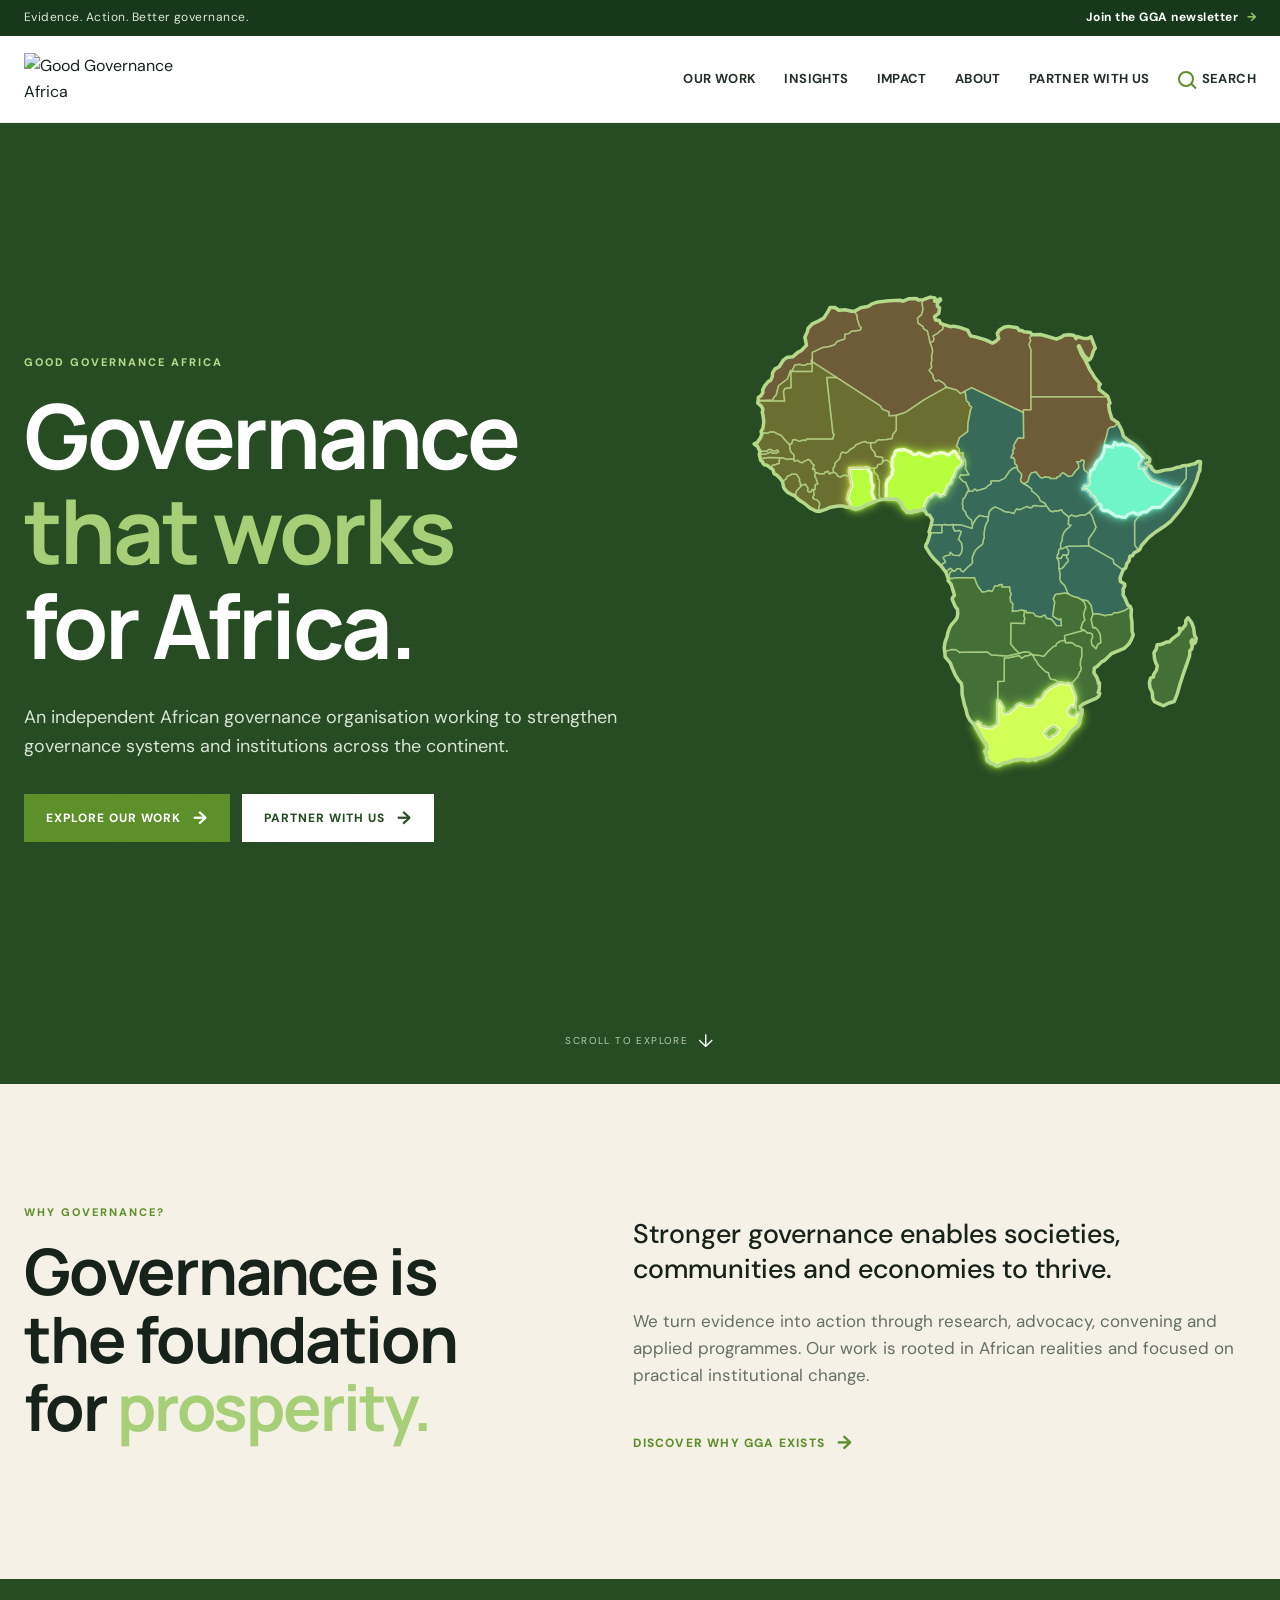
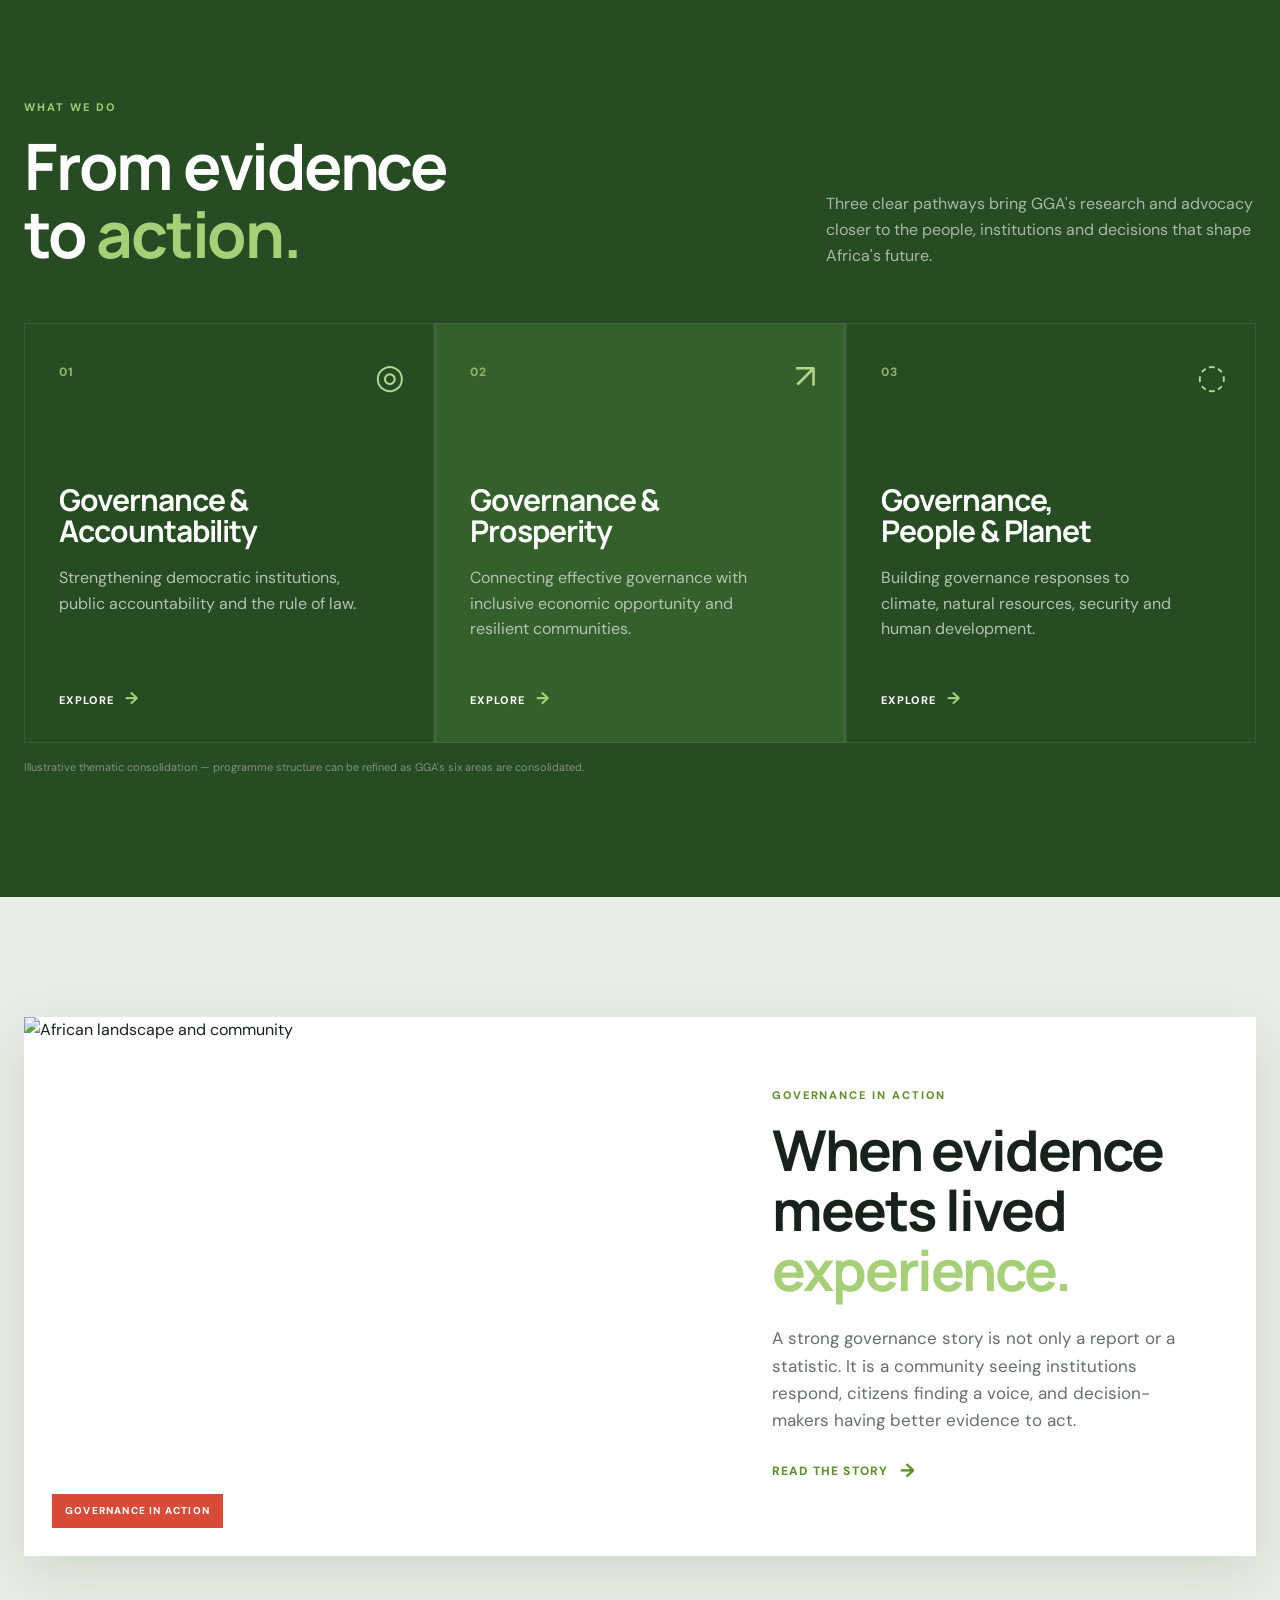
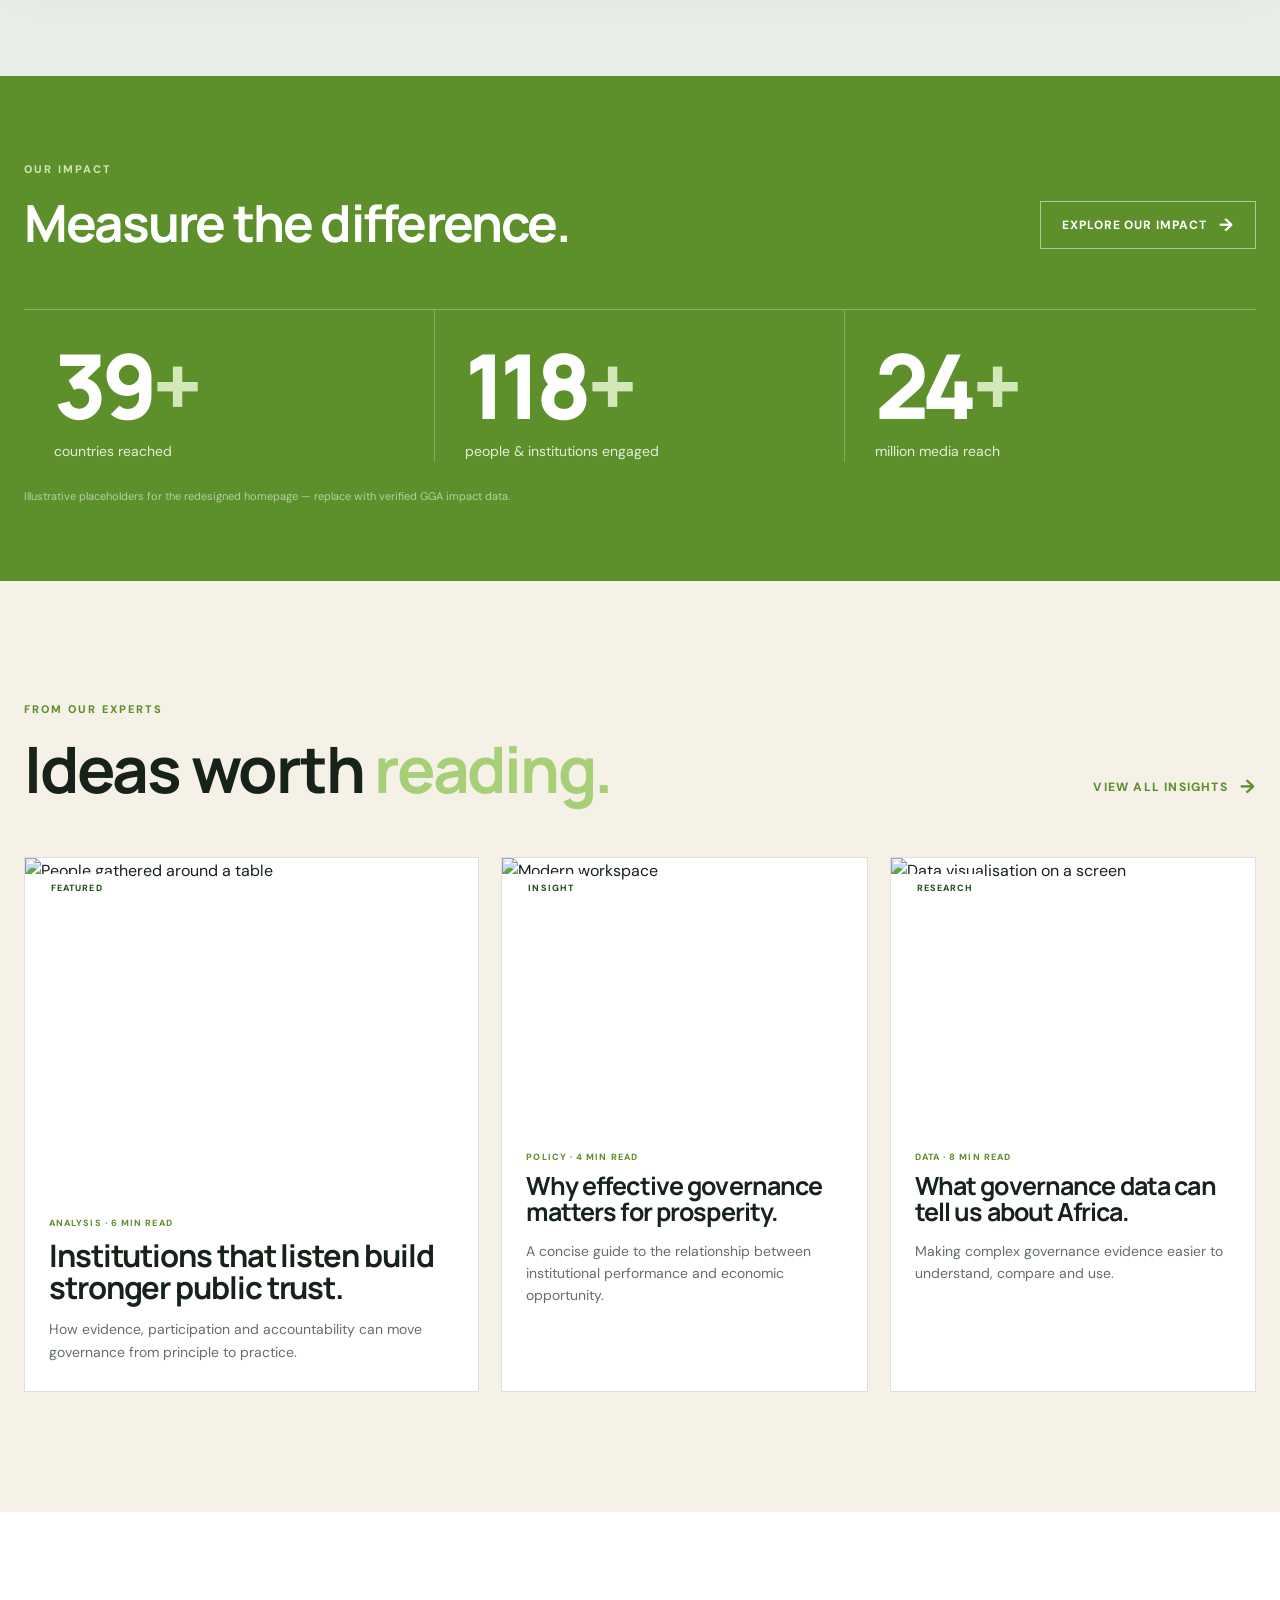
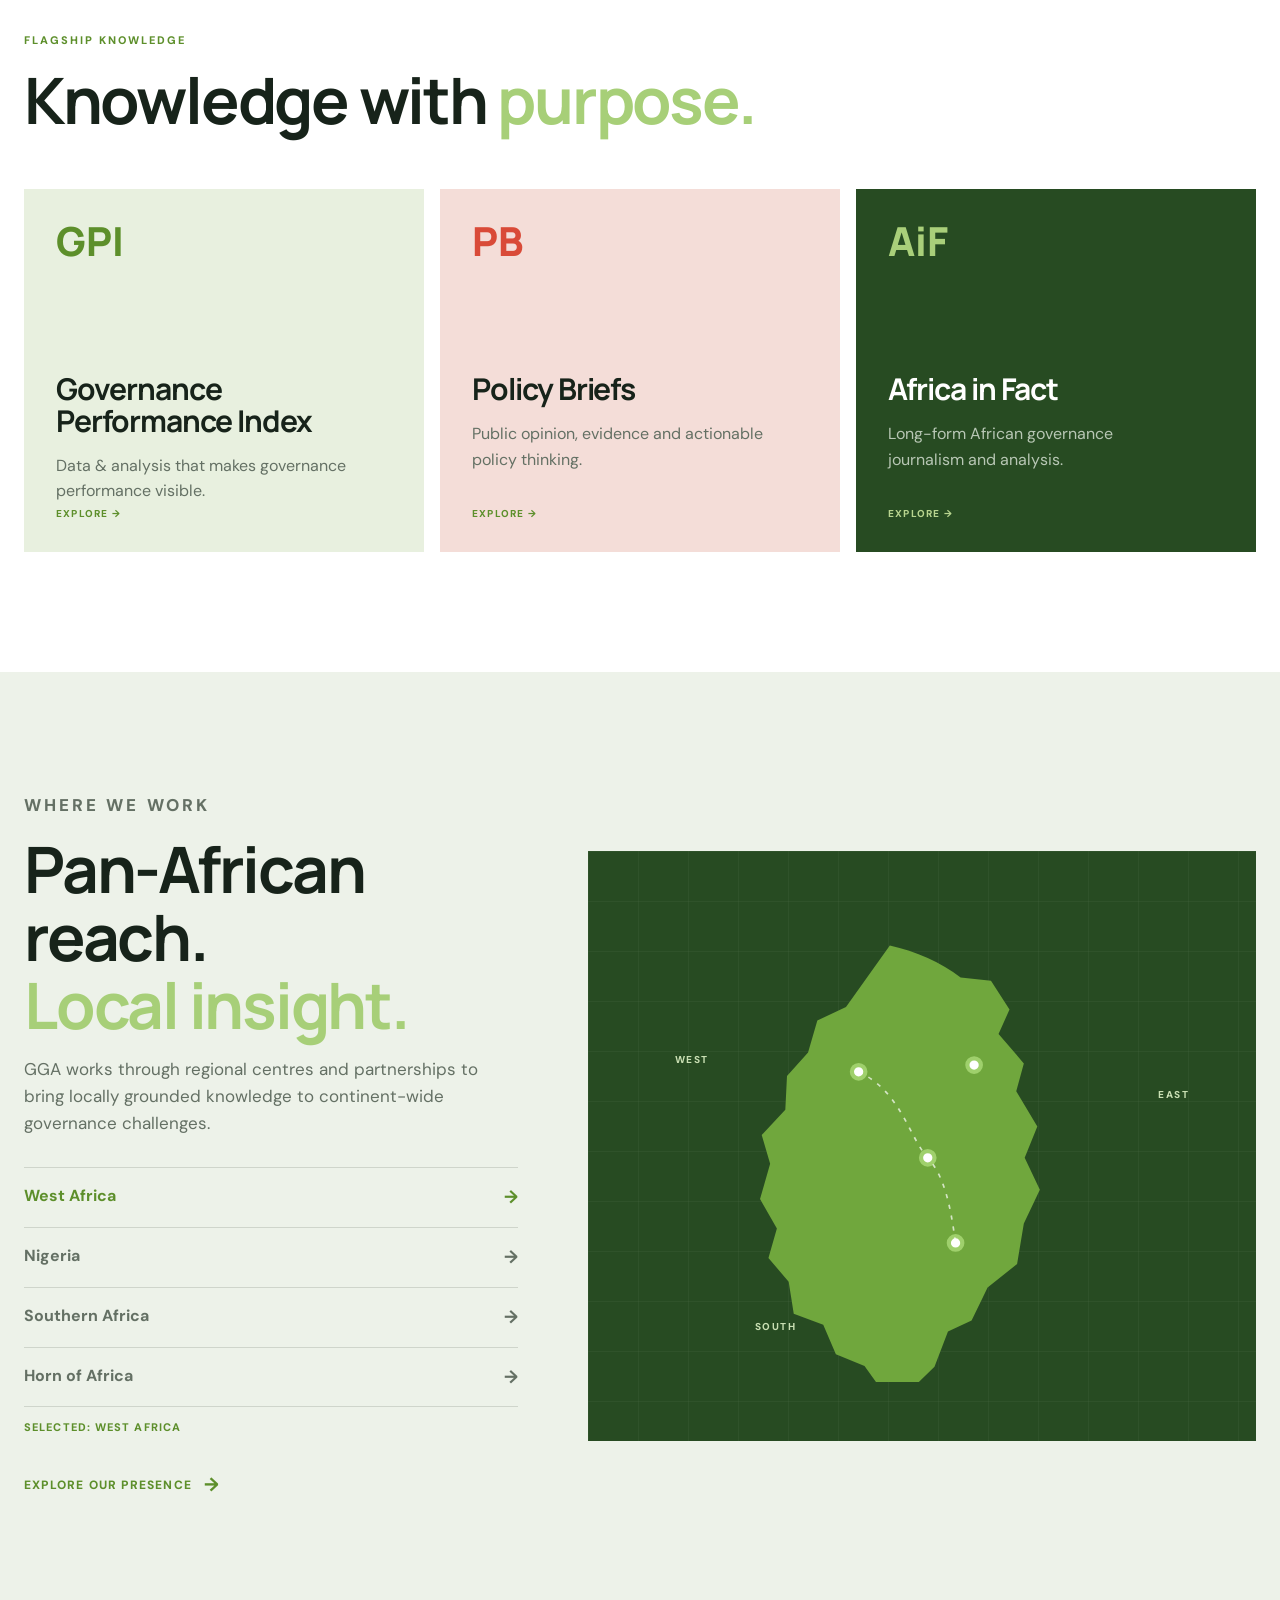
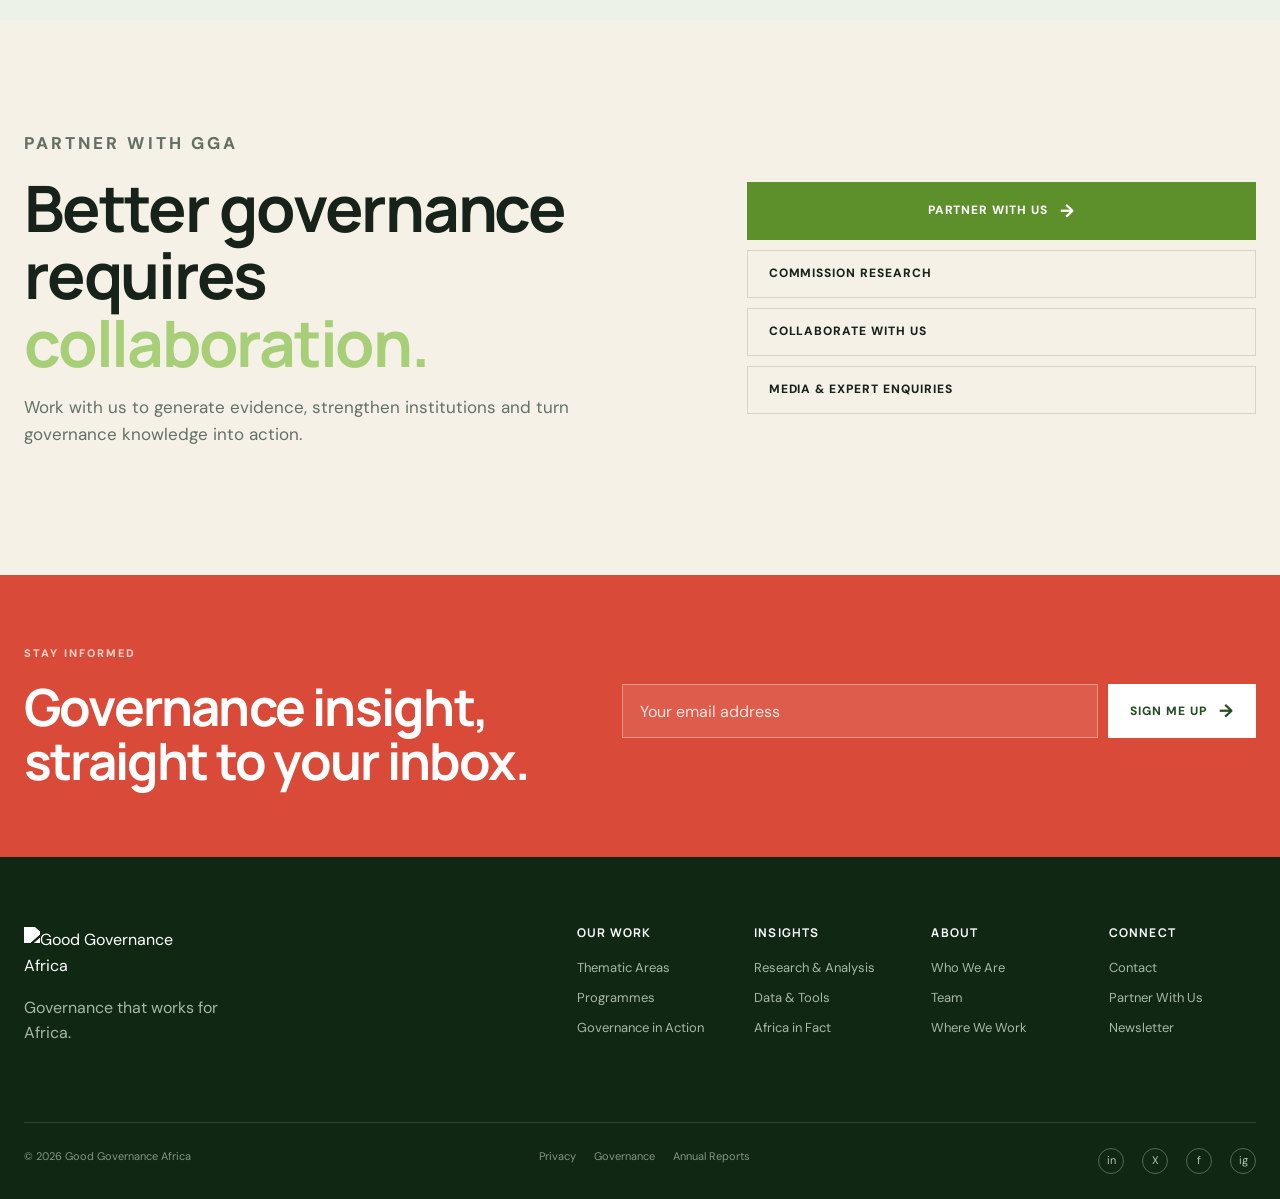
==== commit 084c8075: "Add files via upload" ====
--- a/index.html
+++ b/index.html
@@ -10,76 +10,6 @@
   <link href="https://fonts.googleapis.com/css2?family=DM+Sans:wght@400;500;600;700&family=Manrope:wght@500;600;700;800&display=swap" rel="stylesheet">
   <link rel="stylesheet" href="styles.css">
 
-  <style>
-    :root {
-      --map: #b5d98b;
-      --map-fill: rgba(181, 217, 139, .12);
-      --map-hover: #8fcf4f;
-      --map-hover-fill: rgba(143, 207, 79, .42);
-      --tooltip-bg: #17231b;
-      --tooltip-text: #fff;
-    }
-
-    .africa-map-wrap {
-      position: relative;
-      width: min(100%, 900px);
-      margin: 40px auto;
-      padding: 16px;
-    }
-
-    #africa-map { width: 100%; height: auto; display: block; }
-
-    #africa-map .country {
-      fill: var(--map-fill);
-      stroke: var(--map);
-      stroke-opacity: .45;
-      stroke-width: 1.5;
-      stroke-linejoin: round;
-      vector-effect: non-scaling-stroke;
-      cursor: pointer;
-      transition: fill .18s ease, stroke .18s ease, filter .18s ease;
-      outline: none;
-    }
-
-    #africa-map .country:hover,
-    #africa-map .country:focus-visible,
-    #africa-map .country.is-active {
-      fill: var(--map-hover-fill);
-      stroke: var(--map-hover);
-      stroke-opacity: 1;
-      stroke-width: 2.4;
-      filter: drop-shadow(0 0 5px rgba(143, 207, 79, .55));
-    }
-
-    #africa-map .outer {
-      fill: none;
-      stroke: var(--map);
-      stroke-width: 3.5;
-      stroke-linejoin: round;
-      vector-effect: non-scaling-stroke;
-    }
-
-    .country-tooltip {
-      position: fixed;
-      z-index: 1000;
-      display: none;
-      min-width: 220px;
-      max-width: 290px;
-      padding: 12px 14px;
-      border: 1px solid rgba(181,217,139,.35);
-      border-radius: 10px;
-      background: var(--tooltip-bg);
-      color: var(--tooltip-text);
-      box-shadow: 0 10px 30px rgba(0,0,0,.28);
-      pointer-events: none;
-      transform: translate(14px, 14px);
-    }
-
-    .country-tooltip strong { display: block; font-size: 16px; margin-bottom: 6px; color: var(--map-hover); }
-    .country-tooltip span { display: block; font-size: 13px; line-height: 1.45; color: #e8eee9; }
-    .country-tooltip .hint { margin-top: 7px; font-size: 11px; opacity: .72; }
-  </style>
-  
 </head>
 <body>
   <div class="announcement">
@@ -129,11 +59,9 @@
           </div>
         </div>
 
+        
         <div class="hero__visual reveal">
   <div class="africa-art">
-
-
-
 
   <div class="africa-map-wrap">
 <svg id="africa-map" xmlns="http://www.w3.org/2000/svg" viewBox="0 0 1000 1000" role="img" aria-label="Map of Africa">
--- a/styles.css
+++ b/styles.css
@@ -22,13 +22,922 @@
   font-family: "DM Sans", Arial, sans-serif;
   line-height: 1.6;
 }
-body.menu-open, body.search-open { overflow: hidden; }
-img { display: block; max-width: 100%; }
-a { color: inherit; text-decoration: none; }
-button, input { font: inherit; }
-button { cursor: pointer; }
-.container { width: min(var(--container), calc(100% - 48px)); margin-inline: auto; }
-.sr-only { position: absolute; width: 1px; height: 1px; overflow: hidden; clip: rect(0,0,0,0); white-space: nowrap; }
+
+:root {
+  /* =========================
+     MAP COLOURS
+  ========================== */
+  --map-border: #b5d98b;
+
+  --northwest-africa: rgba(219, 167, 74, 0.38);
+  --north-africa: rgba(224, 119, 91, 0.38);
+  --central-africa: rgba(83, 156, 176, 0.38);
+  --southern-africa: rgba(117, 170, 94, 0.38);
+
+  --map-hover: #8fcf4f;
+  --map-hover-fill: rgba(143, 207, 79, 0.68);
+
+  --tooltip-bg: #17231b;
+  --tooltip-text: #ffffff;
+}
+
+/* =========================================================
+   AFRICA MAP WRAPPER
+   Map stays stationary.
+   Tooltip is permanently positioned BELOW the map.
+========================================================= */
+
+.africa-map-wrap {
+  position: relative;
+  width: min(100%, 900px);
+  margin: 40px auto;
+
+  /*
+    Bottom padding reserves permanent space for the tooltip.
+    This prevents the tooltip from overlapping the Africa map.
+  */
+  padding: 16px 16px 150px 16px;
+
+  overflow: visible;
+
+  transform: none !important;
+  translate: none !important;
+  scale: 1 !important;
+}
+
+
+/* =========================================================
+   AFRICA SVG
+   Map must NEVER move, scale or shift.
+========================================================= */
+
+#africa-map {
+  display: block;
+
+  width: 100% !important;
+  height: auto !important;
+  max-width: 100%;
+
+  margin: 0 auto;
+
+  position: relative;
+
+  left: auto !important;
+  right: auto !important;
+  top: auto !important;
+  bottom: auto !important;
+
+  transform: none !important;
+  translate: none !important;
+  scale: 1 !important;
+  rotate: none !important;
+
+  overflow: visible;
+}
+
+
+/* =========================================================
+   DEFAULT COUNTRY STYLE
+========================================================= */
+
+#africa-map .country {
+  fill: rgba(181, 217, 139, 0.12);
+
+  stroke: var(--map-border);
+  stroke-opacity: 0.65;
+  stroke-width: 1.5;
+  stroke-linejoin: round;
+
+  vector-effect: non-scaling-stroke;
+
+  cursor: pointer;
+  outline: none;
+
+  /*
+    Only colour and border changes.
+    NO transform animation.
+  */
+  transition:
+    fill 0.18s ease,
+    stroke 0.18s ease,
+    stroke-opacity 0.18s ease,
+    stroke-width 0.18s ease;
+
+  transform: none !important;
+  translate: none !important;
+  scale: 1 !important;
+  rotate: none !important;
+
+  transform-origin: center !important;
+
+  filter: none !important;
+}
+
+
+/* =========================================================
+   NORTH-WEST / WEST AFRICA
+========================================================= */
+
+#africa-map #western-sahara,
+#africa-map #mauritania,
+#africa-map #senegal,
+#africa-map #gambia,
+#africa-map #mali,
+#africa-map #guinea,
+#africa-map #guinea-bissau,
+#africa-map #sierra-leone,
+#africa-map #liberia,
+#africa-map #cote-divoire,
+#africa-map #ghana,
+#africa-map #burkina-faso,
+#africa-map #togo,
+#africa-map #benin,
+#africa-map #niger,
+#africa-map #nigeria {
+  fill: var(--northwest-africa);
+}
+
+
+/* =========================================================
+   NORTH AFRICA
+========================================================= */
+
+#africa-map #morocco,
+#africa-map #algeria,
+#africa-map #tunisia,
+#africa-map #libya,
+#africa-map #egypt,
+#africa-map #sudan {
+  fill: var(--north-africa);
+}
+
+
+/* =========================================================
+   CENTRAL + EAST AFRICA
+========================================================= */
+
+#africa-map #chad,
+#africa-map #central-african-republic,
+#africa-map #cameroon,
+#africa-map #equatorial-guinea,
+#africa-map #gabon,
+#africa-map #republic-of-the-congo,
+#africa-map #democratic-republic-of-the-congo,
+#africa-map #south-sudan,
+#africa-map #ethiopia,
+#africa-map #eritrea,
+#africa-map #djibouti,
+#africa-map #somaliland,
+#africa-map #somalia,
+#africa-map #kenya,
+#africa-map #uganda,
+#africa-map #rwanda,
+#africa-map #burundi,
+#africa-map #tanzania {
+  fill: var(--central-africa);
+}
+
+
+/* =========================================================
+   SOUTHERN AFRICA
+========================================================= */
+
+#africa-map #angola,
+#africa-map #zambia,
+#africa-map #malawi,
+#africa-map #mozambique,
+#africa-map #zimbabwe,
+#africa-map #botswana,
+#africa-map #namibia,
+#africa-map #south-africa,
+#africa-map #lesotho,
+#africa-map #eswatini,
+#africa-map #madagascar {
+  fill: var(--southern-africa);
+}
+
+
+/* =========================================================
+   DESKTOP HOVER
+   ONLY colour / border changes.
+   Country does NOT move.
+========================================================= */
+
+@media (hover: hover) and (pointer: fine) {
+
+  #africa-map .country:hover,
+  #africa-map .country:focus-visible,
+  #africa-map .country.is-active {
+
+    fill: var(--map-hover-fill);
+
+    stroke: var(--map-hover);
+    stroke-opacity: 1;
+    stroke-width: 2.4;
+
+    transform: none !important;
+    translate: none !important;
+    scale: 1 !important;
+    rotate: none !important;
+
+    filter: none !important;
+  }
+}
+
+
+/* =========================================================
+   ACTIVE COUNTRY
+   Used by JavaScript / mobile tap.
+========================================================= */
+
+#africa-map .country.is-active {
+
+  fill: var(--map-hover-fill);
+
+  stroke: var(--map-hover);
+  stroke-opacity: 1;
+  stroke-width: 2.4;
+
+  transform: none !important;
+  translate: none !important;
+  scale: 1 !important;
+  rotate: none !important;
+
+  filter: none !important;
+}
+
+
+/* =========================================================
+   AFRICA OUTER BORDER
+========================================================= */
+
+#africa-map .outer {
+
+  fill: none;
+
+  stroke: var(--map-border);
+  stroke-width: 3.5;
+  stroke-linejoin: round;
+
+  vector-effect: non-scaling-stroke;
+
+  pointer-events: none;
+
+  transform: none !important;
+  translate: none !important;
+  scale: 1 !important;
+  rotate: none !important;
+}
+
+
+/* =========================================================
+   TOOLTIP
+   ALWAYS FIXED AT BOTTOM OF AFRICA MAP
+========================================================= */
+
+.country-tooltip {
+
+  /*
+    Absolute positioning makes the tooltip relative
+    to .africa-map-wrap.
+  */
+  position: absolute !important;
+
+  /*
+    LOCK tooltip to the bottom.
+    JavaScript cannot move it with left/top.
+  */
+  top: auto !important;
+
+  bottom: 16px !important;
+
+  left: 50% !important;
+
+  right: auto !important;
+
+
+  /*
+    Only this transform is used:
+    it horizontally centres the tooltip.
+
+    IMPORTANT:
+    JavaScript mouse-follow transforms are overridden.
+  */
+  transform: translateX(-50%) !important;
+
+  translate: none !important;
+  scale: 1 !important;
+  rotate: none !important;
+
+
+  z-index: 1000;
+
+
+  /*
+    Hidden until JS displays it.
+  */
+  display: none;
+
+
+  /*
+    Tooltip size
+  */
+  width: calc(100% - 32px);
+  max-width: 700px;
+  min-width: 0;
+
+  min-height: 100px;
+
+  box-sizing: border-box;
+
+
+  padding: 16px 20px;
+
+
+  border: 1px solid rgba(181, 217, 139, 0.35);
+
+  border-radius: 10px;
+
+
+  background: var(--tooltip-bg);
+
+  color: var(--tooltip-text);
+
+
+  box-shadow:
+    0 10px 30px rgba(0, 0, 0, 0.28);
+
+
+  /*
+    Prevent tooltip itself interfering
+    with country hover.
+  */
+  pointer-events: none;
+
+
+  margin: 0 !important;
+}
+
+
+/* =========================================================
+   TOOLTIP VISIBLE STATES
+========================================================= */
+
+.country-tooltip.is-visible,
+.country-tooltip.active,
+.country-tooltip.show {
+
+  display: block;
+}
+
+
+/* =========================================================
+   TOOLTIP CONTENT
+========================================================= */
+
+.country-tooltip strong {
+
+  display: block;
+
+  margin-bottom: 6px;
+
+  font-size: 17px;
+
+  line-height: 1.3;
+
+  color: var(--map-hover);
+}
+
+
+.country-tooltip span {
+
+  display: block;
+
+  font-size: 14px;
+
+  line-height: 1.45;
+
+  color: #e8eee9;
+}
+
+
+.country-tooltip .hint {
+
+  margin-top: 7px;
+
+  font-size: 11px;
+
+  opacity: 0.72;
+}
+
+
+/* =========================================================
+   TABLET
+========================================================= */
+
+@media (max-width: 900px) {
+
+  .africa-map-wrap {
+
+    width: 100%;
+
+    margin: 30px auto;
+
+    /*
+      Keep permanent tooltip area below map.
+    */
+    padding: 12px 12px 145px 12px;
+  }
+
+
+  .country-tooltip {
+
+    top: auto !important;
+
+    bottom: 12px !important;
+
+    left: 50% !important;
+
+    right: auto !important;
+
+    transform: translateX(-50%) !important;
+
+
+    width: calc(100% - 24px);
+
+    max-width: 700px;
+
+    min-width: 0;
+  }
+}
+
+
+/* =========================================================
+   MOBILE / TOUCH
+========================================================= */
+
+@media (max-width: 768px) {
+
+  .africa-map-wrap {
+
+    position: relative;
+
+    width: 100%;
+
+    margin: 20px auto;
+
+
+    /*
+      Reserved space below Africa map
+      for tooltip.
+    */
+    padding:
+      8px
+      8px
+      150px
+      8px;
+
+
+    overflow: visible;
+  }
+
+
+  #africa-map {
+
+    display: block;
+
+    width: 100% !important;
+
+    height: auto !important;
+
+    margin: 0 auto;
+
+
+    transform: none !important;
+
+    translate: none !important;
+
+    scale: 1 !important;
+
+    rotate: none !important;
+
+
+    touch-action: manipulation;
+
+    -webkit-tap-highlight-color: transparent;
+  }
+
+
+  #africa-map .country {
+
+    cursor: pointer;
+
+
+    transform: none !important;
+
+    translate: none !important;
+
+    scale: 1 !important;
+
+    rotate: none !important;
+
+
+    filter: none !important;
+
+
+    touch-action: manipulation;
+
+    -webkit-tap-highlight-color: transparent;
+  }
+
+
+  /* =====================================================
+     MOBILE TOOLTIP
+     Still locked below map.
+  ===================================================== */
+
+  .country-tooltip {
+
+    position: absolute !important;
+
+
+    top: auto !important;
+
+    bottom: 8px !important;
+
+    left: 8px !important;
+
+    right: 8px !important;
+
+
+    /*
+      No centring transform needed because
+      left/right control the width.
+    */
+    transform: none !important;
+
+
+    translate: none !important;
+
+    scale: 1 !important;
+
+    rotate: none !important;
+
+
+    width: auto;
+
+    max-width: none;
+
+    min-width: 0;
+
+    min-height: 115px;
+
+
+    padding: 14px 16px;
+
+
+    pointer-events: none;
+
+
+    margin: 0 !important;
+  }
+
+
+  .country-tooltip strong {
+
+    font-size: 17px;
+  }
+
+
+  .country-tooltip span {
+
+    font-size: 14px;
+  }
+
+
+  .country-tooltip .hint {
+
+    font-size: 12px;
+  }
+
+
+  /*
+    Prevent fake hover movement on touch devices.
+  */
+
+  #africa-map .country:hover {
+
+    transform: none !important;
+
+    translate: none !important;
+
+    scale: 1 !important;
+
+    rotate: none !important;
+
+    filter: none !important;
+  }
+}
+
+
+/* =========================================================
+   SMALL MOBILE
+========================================================= */
+
+@media (max-width: 480px) {
+
+  .africa-map-wrap {
+
+    margin: 15px auto;
+
+    /*
+      Slightly more room for wrapped tooltip text.
+    */
+    padding:
+      4px
+      4px
+      155px
+      4px;
+  }
+
+
+  .country-tooltip {
+
+    top: auto !important;
+
+    bottom: 4px !important;
+
+    left: 4px !important;
+
+    right: 4px !important;
+
+
+    transform: none !important;
+
+
+    width: auto;
+
+    max-width: none;
+
+    min-width: 0;
+
+    min-height: 120px;
+
+
+    padding: 12px 14px;
+  }
+
+
+  .country-tooltip strong {
+
+    font-size: 16px;
+  }
+
+
+  .country-tooltip span {
+
+    font-size: 13px;
+  }
+}
+
+
+/* =========================================================
+   MAIN 4 COUNTRIES — PERMANENT BRIGHT HIGHLIGHT
+   Ghana, Ethiopia, Nigeria and South Africa
+========================================================= */
+
+#africa-map #ghana,
+#africa-map #ethiopia,
+#africa-map #nigeria,
+#africa-map #south-africa {
+  fill: #b7ff3c !important;
+  stroke: #f2ffd0 !important;
+  stroke-opacity: 1 !important;
+  stroke-width: 3.2 !important;
+
+  filter:
+    drop-shadow(0 0 3px rgba(183, 255, 60, 1))
+    drop-shadow(0 0 9px rgba(183, 255, 60, 0.85)) !important;
+
+  transform: none !important;
+  translate: none !important;
+  scale: 1 !important;
+  rotate: none !important;
+}
+
+/* Ethiopia gets a slightly cyan-green tone so it remains distinct */
+#africa-map #ethiopia {
+  fill: #70f5c8 !important;
+  stroke: #caffee !important;
+  filter:
+    drop-shadow(0 0 3px rgba(112, 245, 200, 1))
+    drop-shadow(0 0 9px rgba(112, 245, 200, 0.85)) !important;
+}
+
+/* South Africa gets a brighter warm green */
+#africa-map #south-africa {
+  fill: #d2ff55 !important;
+  stroke: #f5ffc9 !important;
+}
+
+/* =========================================================
+   MAIN 4 — HOVER / KEYBOARD / ACTIVE
+   Brightens further but DOES NOT move.
+========================================================= */
+
+@media (hover: hover) and (pointer: fine) {
+  #africa-map #ghana:hover,
+  #africa-map #ethiopia:hover,
+  #africa-map #nigeria:hover,
+  #africa-map #south-africa:hover,
+  #africa-map #ghana:focus-visible,
+  #africa-map #ethiopia:focus-visible,
+  #africa-map #nigeria:focus-visible,
+  #africa-map #south-africa:focus-visible {
+    fill: #e4ff86 !important;
+    stroke: #ffffff !important;
+    stroke-opacity: 1 !important;
+    stroke-width: 3.8 !important;
+
+    filter:
+      drop-shadow(0 0 4px rgba(228, 255, 134, 1))
+      drop-shadow(0 0 12px rgba(183, 255, 60, 1)) !important;
+
+    transform: none !important;
+    translate: none !important;
+    scale: 1 !important;
+    rotate: none !important;
+  }
+
+  #africa-map #ethiopia:hover,
+  #africa-map #ethiopia:focus-visible {
+    fill: #9ffff0 !important;
+    filter:
+      drop-shadow(0 0 4px rgba(159, 255, 240, 1))
+      drop-shadow(0 0 12px rgba(112, 245, 200, 1)) !important;
+  }
+}
+
+#africa-map #ghana.is-active,
+#africa-map #ethiopia.is-active,
+#africa-map #nigeria.is-active,
+#africa-map #south-africa.is-active {
+  fill: #e4ff86 !important;
+  stroke: #ffffff !important;
+  stroke-opacity: 1 !important;
+  stroke-width: 3.8 !important;
+
+  filter:
+    drop-shadow(0 0 4px rgba(228, 255, 134, 1))
+    drop-shadow(0 0 12px rgba(183, 255, 60, 1)) !important;
+
+  transform: none !important;
+  translate: none !important;
+  scale: 1 !important;
+  rotate: none !important;
+}
+
+#africa-map #ethiopia.is-active {
+  fill: #9ffff0 !important;
+  filter:
+    drop-shadow(0 0 4px rgba(159, 255, 240, 1))
+    drop-shadow(0 0 12px rgba(112, 245, 200, 1)) !important;
+}
+
+
+/* =========================================================
+   MAIN COUNTRY NAME LABELS
+   Your SVG text elements can use:
+   label-ghana, label-ethiopia, label-nigeria, label-south-africa
+========================================================= */
+
+#africa-map .main-country-label,
+#africa-map #label-ghana,
+#africa-map #label-ethiopia,
+#africa-map #label-nigeria,
+#africa-map #label-south-africa {
+  fill: #ffffff !important;
+  stroke: rgba(0, 0, 0, 0.92) !important;
+  stroke-width: 3px !important;
+  paint-order: stroke fill;
+
+  font-family: Arial, Helvetica, sans-serif;
+  font-size: 16px;
+  font-weight: 800;
+  letter-spacing: 0.3px;
+
+  text-anchor: middle;
+  dominant-baseline: middle;
+
+  pointer-events: none;
+
+  filter: drop-shadow(0 2px 3px rgba(0, 0, 0, 0.9)) !important;
+}
+
+
+/* =========================================================
+   RESPONSIVE MAIN LABELS
+========================================================= */
+
+@media (max-width: 900px) {
+  #africa-map .main-country-label,
+  #africa-map #label-ghana,
+  #africa-map #label-ethiopia,
+  #africa-map #label-nigeria,
+  #africa-map #label-south-africa {
+    font-size: 14px;
+  }
+}
+
+@media (max-width: 600px) {
+  #africa-map .main-country-label,
+  #africa-map #label-ghana,
+  #africa-map #label-ethiopia,
+  #africa-map #label-nigeria,
+  #africa-map #label-south-africa {
+    font-size: 11px;
+    stroke-width: 2.5px !important;
+  }
+
+  #africa-map #ghana,
+  #africa-map #ethiopia,
+  #africa-map #nigeria,
+  #africa-map #south-africa {
+    stroke-width: 2.5 !important;
+  }
+}
+
+/* =========================================================
+   EXISTING WEBSITE STYLES
+========================================================= */
+
+body.menu-open,
+body.search-open {
+  overflow: hidden;
+}
+
+
+img {
+  display: block;
+
+  max-width: 100%;
+}
+
+
+a {
+  color: inherit;
+
+  text-decoration: none;
+}
+
+
+button,
+input {
+  font: inherit;
+}
+
+
+button {
+  cursor: pointer;
+}
+
+
+.container {
+  width:
+    min(
+      var(--container),
+      calc(100% - 48px)
+    );
+
+  margin-inline: auto;
+}
+
+
+.sr-only {
+  position: absolute;
+
+  width: 1px;
+  height: 1px;
+
+  overflow: hidden;
+
+  clip: rect(0, 0, 0, 0);
+
+  white-space: nowrap;
+}
+
+
+/* =========================================================
+   MOBILE SITE CONTAINER
+========================================================= */
+
+@media (max-width: 600px) {
+
+  .container {
+    width: calc(100% - 28px);
+  }
+
+}
 
 .announcement {
   background: var(--green-deep);
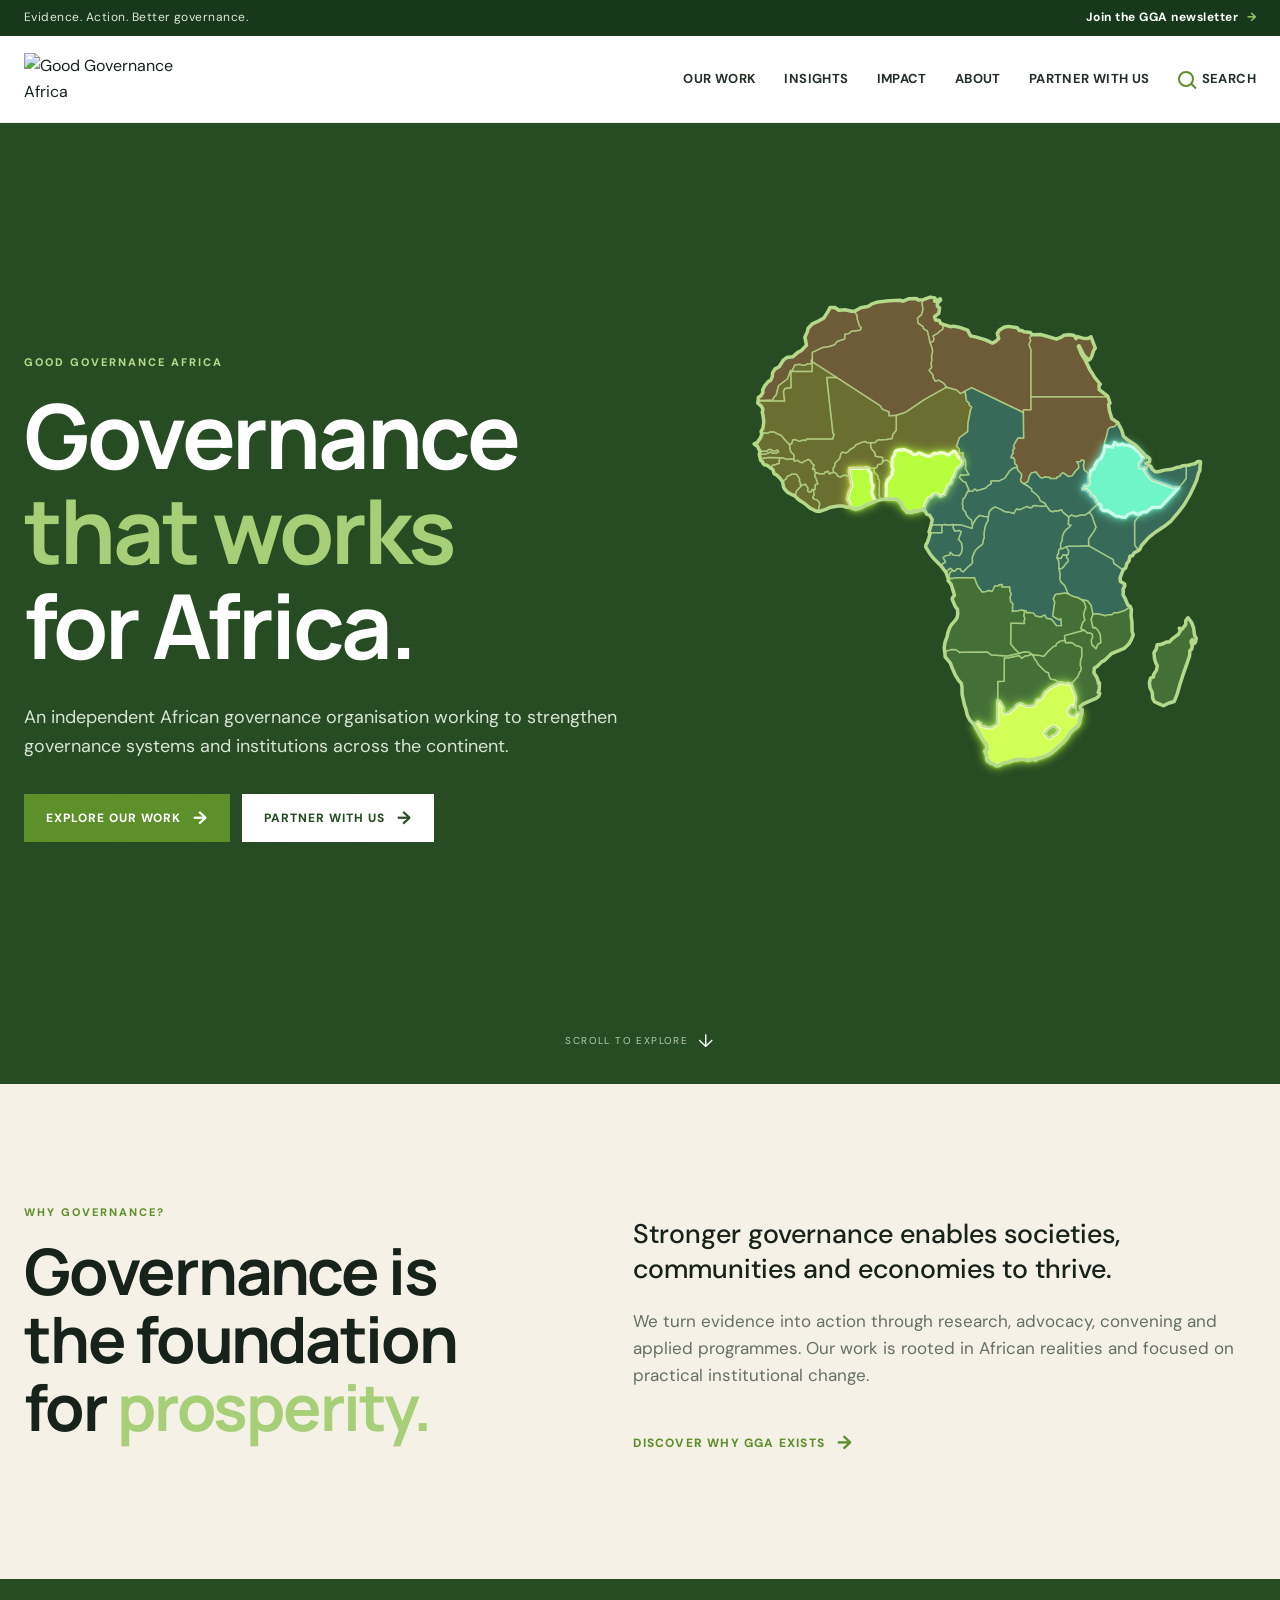
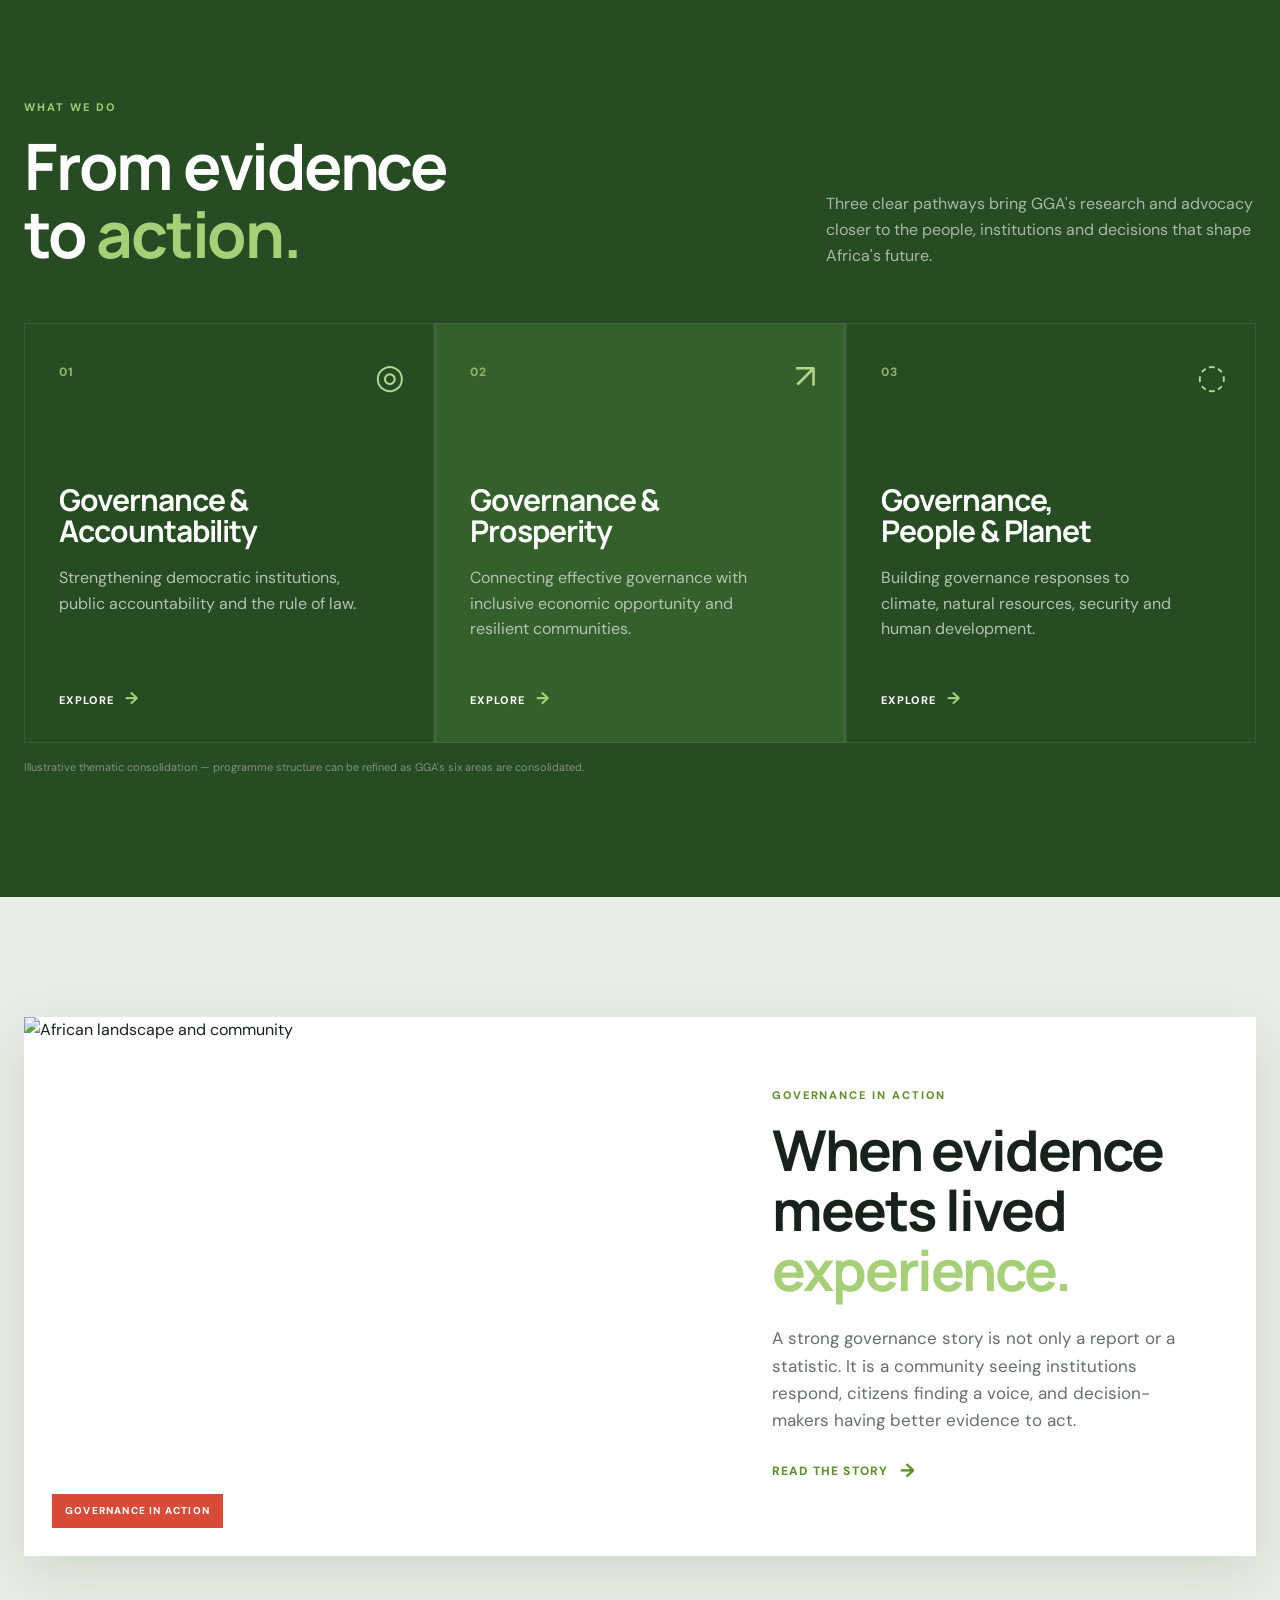
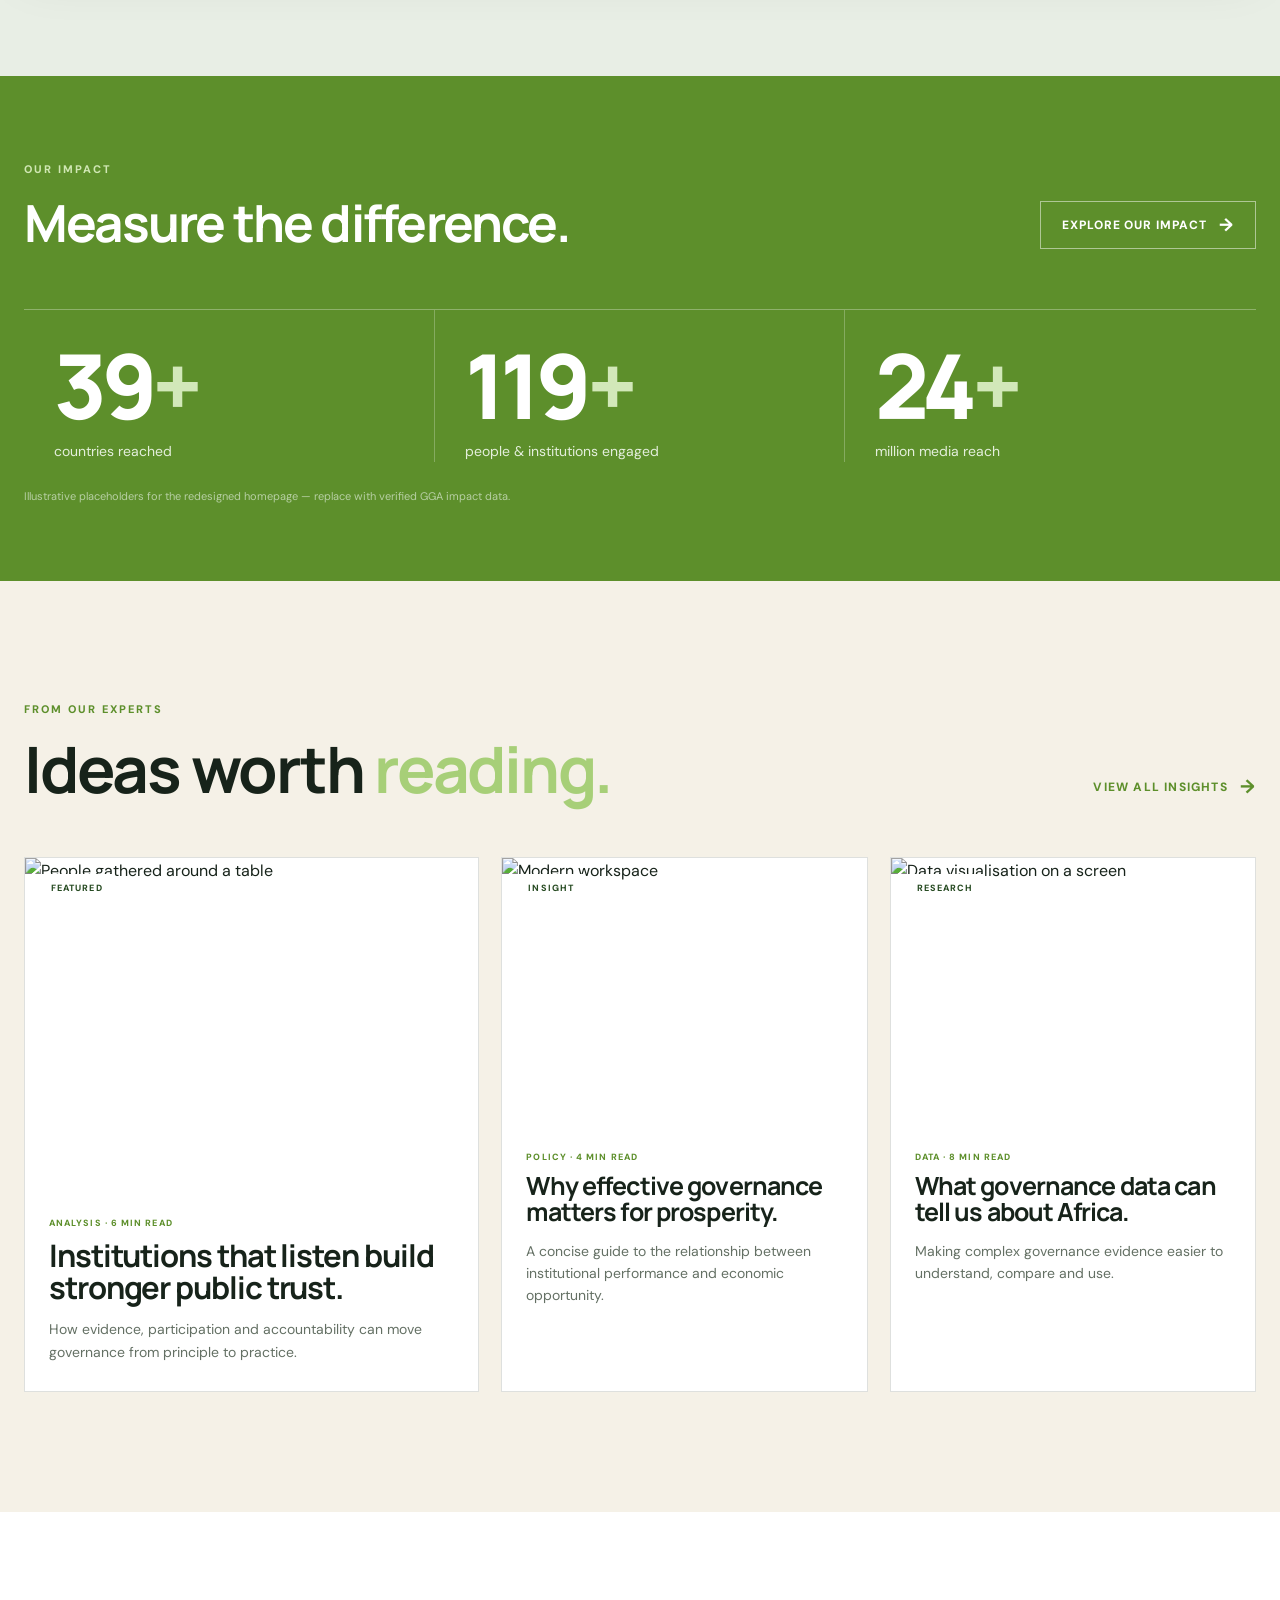
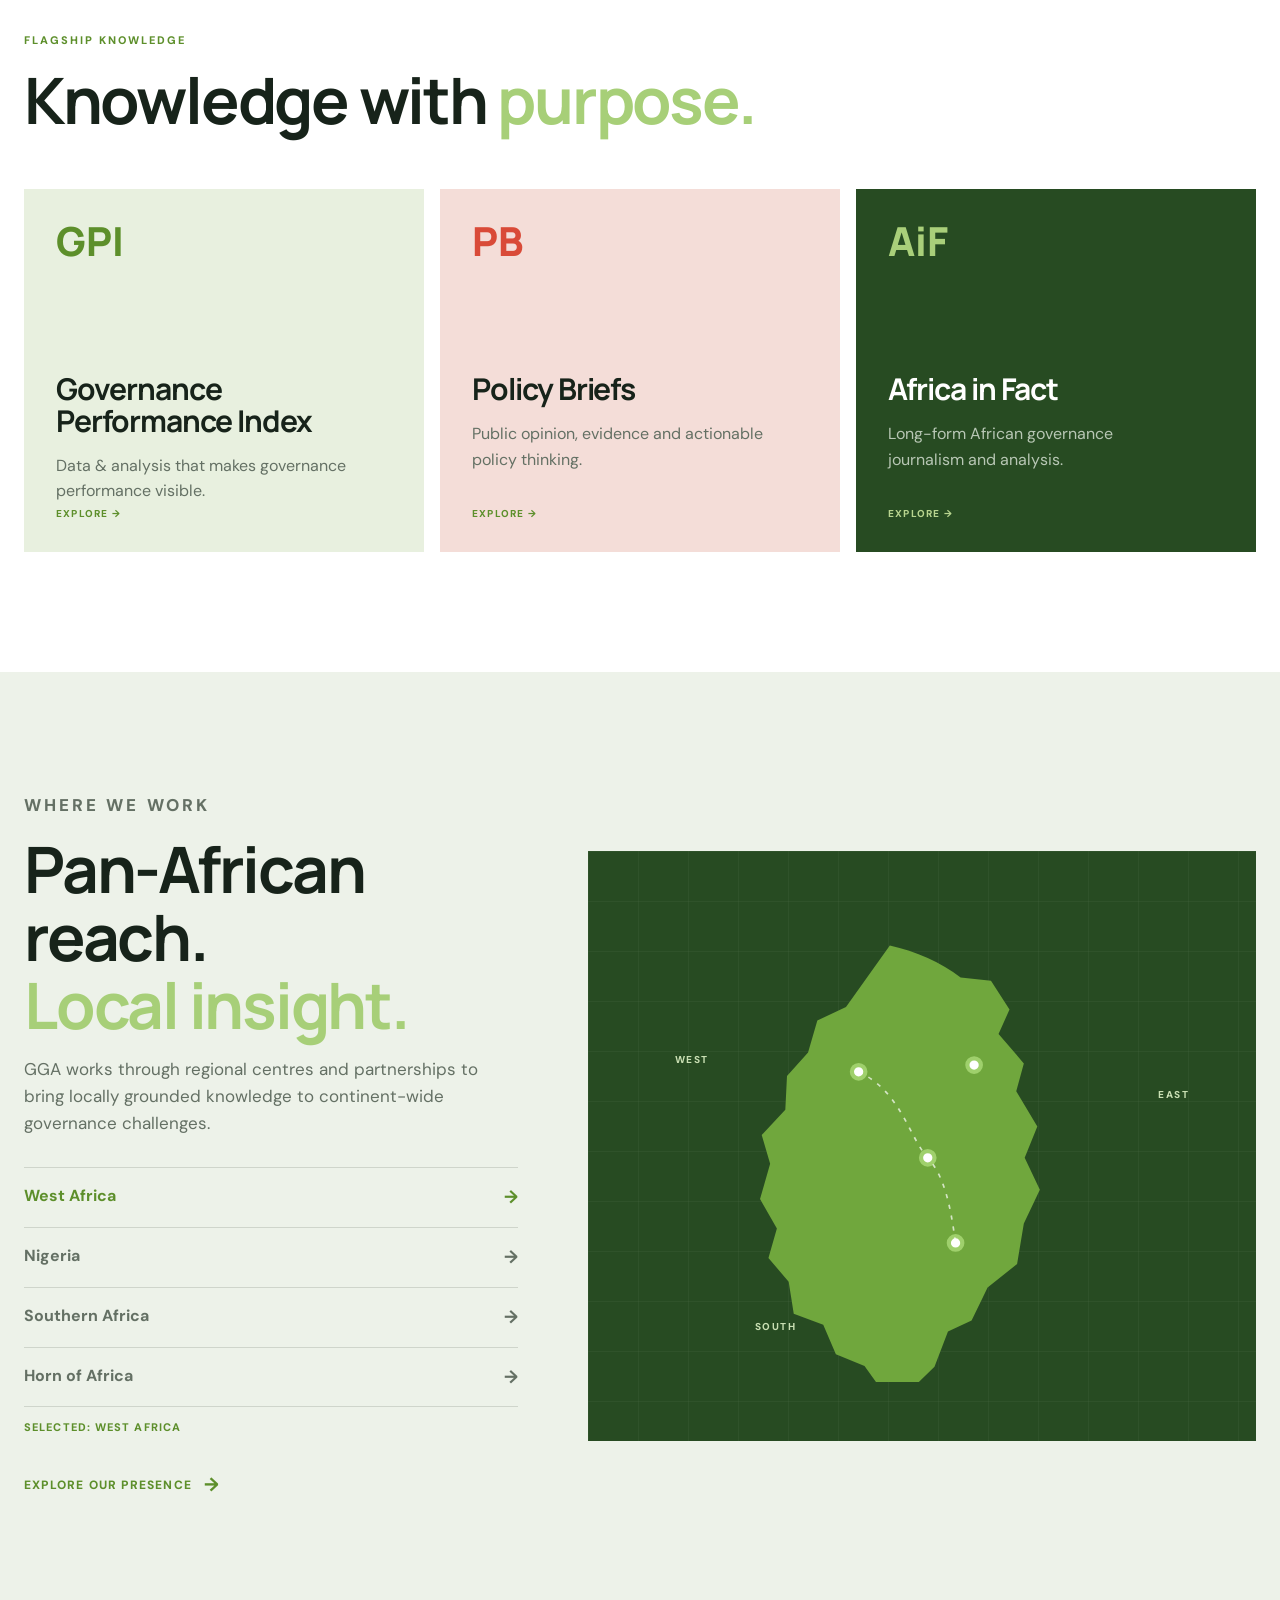
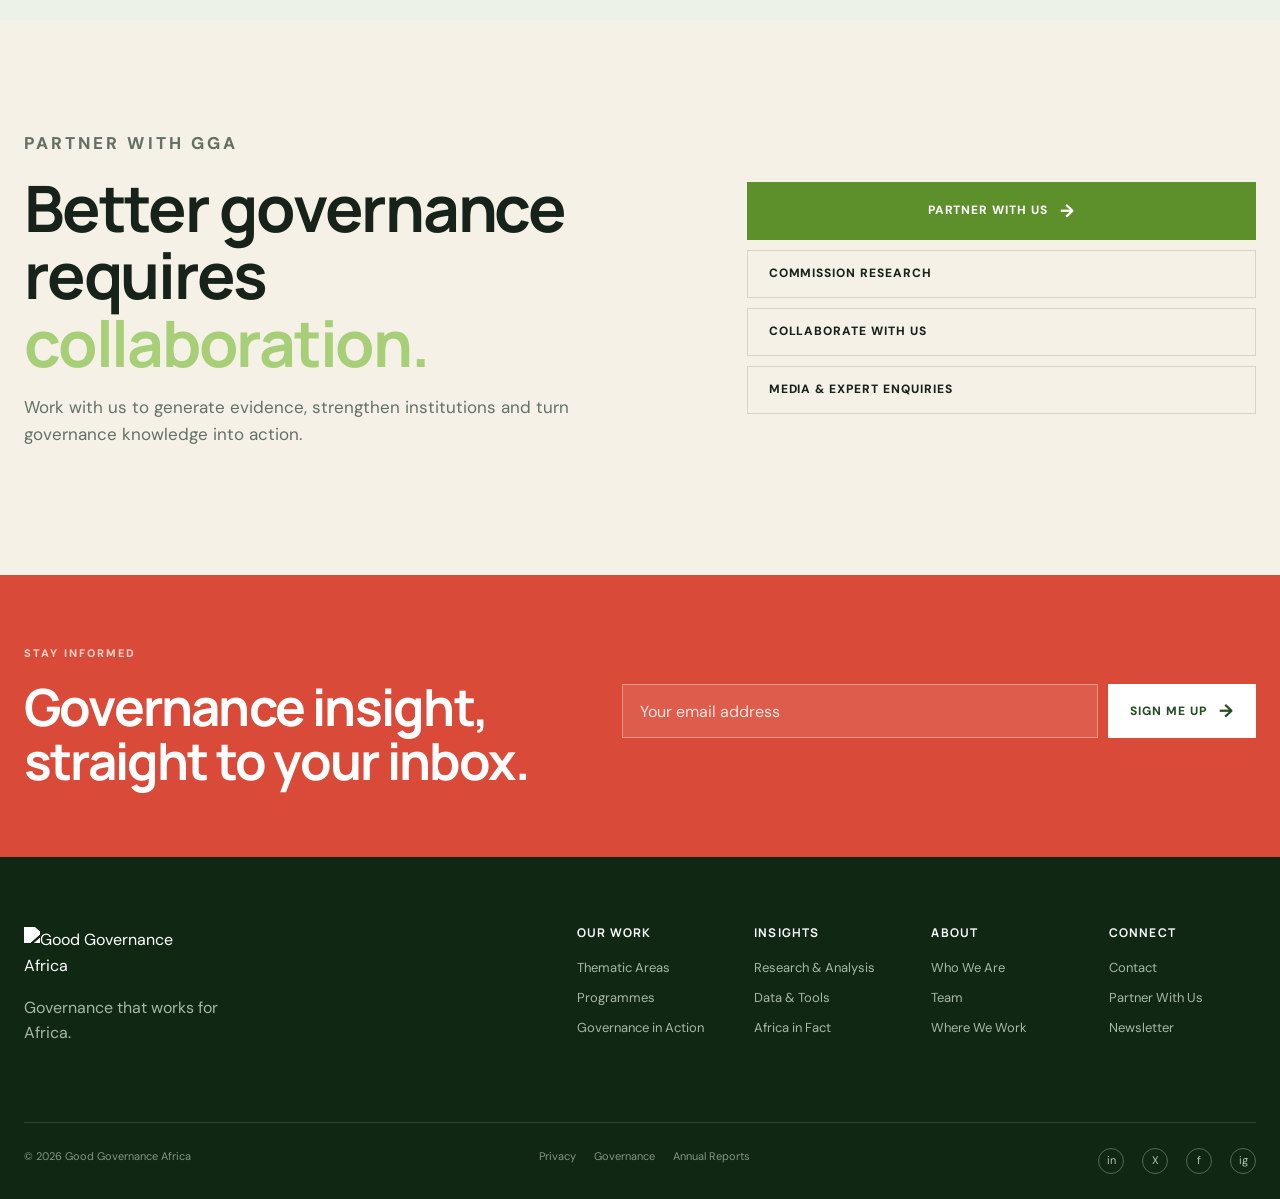
==== commit c7339617: "Add files via upload" ====
--- a/index.html
+++ b/index.html
@@ -354,5 +354,6 @@
   </div>
 
   <script src="script.js"></script>
+  <script src="map-touch-hover.js"></script>
 </body>
 </html>
--- a/styles.css
+++ b/styles.css
@@ -1242,3 +1242,183 @@
   html { scroll-behavior: auto; }
   *, *::before, *::after { transition-duration: .01ms !important; animation-duration: .01ms !important; }
 }
+
+/* =========================================================
+   MOBILE NAVBAR FIXES
+   Added for clean, fixed mobile navigation behaviour.
+========================================================= */
+@media (max-width: 760px) {
+  .site-header {
+    position: sticky;
+    top: 0;
+    z-index: 5000;
+  }
+
+  .nav-wrap {
+    min-height: 74px;
+    position: relative;
+    gap: 14px;
+  }
+
+  .brand {
+    position: relative;
+    z-index: 5002;
+    flex: 0 1 auto;
+  }
+
+  .brand img {
+    width: 145px;
+    max-width: 100%;
+    height: auto;
+  }
+
+  .menu-toggle {
+    display: block;
+    position: relative;
+    z-index: 5002;
+    flex: 0 0 auto;
+    width: 44px;
+    height: 44px;
+    padding: 9px;
+    border: 0;
+    background: transparent;
+    -webkit-tap-highlight-color: transparent;
+    touch-action: manipulation;
+  }
+
+  .menu-toggle span {
+    display: block;
+    width: 25px;
+    height: 2px;
+    margin: 5px auto;
+    background: var(--ink);
+    transition: transform .25s ease, opacity .25s ease;
+    transform-origin: center;
+  }
+
+  .menu-toggle[aria-expanded="true"] span:nth-child(1) {
+    transform: translateY(7px) rotate(45deg);
+  }
+
+  .menu-toggle[aria-expanded="true"] span:nth-child(2) {
+    opacity: 0;
+  }
+
+  .menu-toggle[aria-expanded="true"] span:nth-child(3) {
+    transform: translateY(-7px) rotate(-45deg);
+  }
+
+  .main-nav {
+    position: fixed;
+    top: 110px;
+    left: 0;
+    right: 0;
+    bottom: 0;
+    z-index: 4999;
+
+    display: flex;
+    flex-direction: column;
+    align-items: stretch;
+    justify-content: flex-start;
+    gap: 0;
+
+    width: 100%;
+    max-width: none;
+    padding: 20px 22px 40px;
+    overflow-y: auto;
+    -webkit-overflow-scrolling: touch;
+
+    background: rgba(255,255,255,.99);
+    box-shadow: 0 18px 35px rgba(0,0,0,.12);
+
+    visibility: hidden;
+    opacity: 0;
+    pointer-events: none;
+    transform: translateX(100%);
+    transition: transform .28s ease, opacity .2s ease, visibility 0s linear .28s;
+  }
+
+  .main-nav.is-open {
+    visibility: visible;
+    opacity: 1;
+    pointer-events: auto;
+    transform: translateX(0);
+    transition: transform .28s ease, opacity .2s ease;
+  }
+
+  .main-nav > a,
+  .main-nav .search-trigger {
+    width: 100%;
+    min-height: 52px;
+    display: flex;
+    align-items: center;
+    justify-content: flex-start;
+    padding: 14px 4px;
+    margin: 0;
+    border-bottom: 1px solid rgba(23,35,26,.12);
+    font-size: 15px;
+    line-height: 1.2;
+    text-align: left;
+    touch-action: manipulation;
+    -webkit-tap-highlight-color: transparent;
+  }
+
+  .main-nav > a::after {
+    display: none;
+  }
+
+  body.menu-open {
+    overflow: hidden;
+    touch-action: none;
+  }
+}
+
+@media (max-width: 480px) {
+  .main-nav {
+    top: 110px;
+    padding-left: 18px;
+    padding-right: 18px;
+  }
+
+  .brand img {
+    width: 132px;
+  }
+}
+
+/* =========================================================
+   MOBILE MAP TOUCH / DRAG SUPPORT
+   CSS prepares the SVG so JavaScript can detect whichever
+   country is under the user's finger while dragging.
+========================================================= */
+@media (hover: none) and (pointer: coarse) {
+  .africa-map-wrap {
+    overscroll-behavior: contain;
+  }
+
+  #africa-map {
+    /* Allow JS pointer tracking over the SVG. Horizontal/vertical
+       scrolling is intentionally disabled while touching the map. */
+    touch-action: none !important;
+    user-select: none;
+    -webkit-user-select: none;
+    -webkit-touch-callout: none;
+  }
+
+  #africa-map .country {
+    touch-action: none !important;
+    pointer-events: auto;
+    -webkit-tap-highlight-color: transparent;
+  }
+
+  #africa-map .country.is-active {
+    fill: var(--map-hover-fill);
+    stroke: var(--map-hover);
+    stroke-opacity: 1;
+    stroke-width: 2.4;
+  }
+
+  .country-tooltip {
+    pointer-events: none !important;
+    z-index: 4000;
+  }
+}
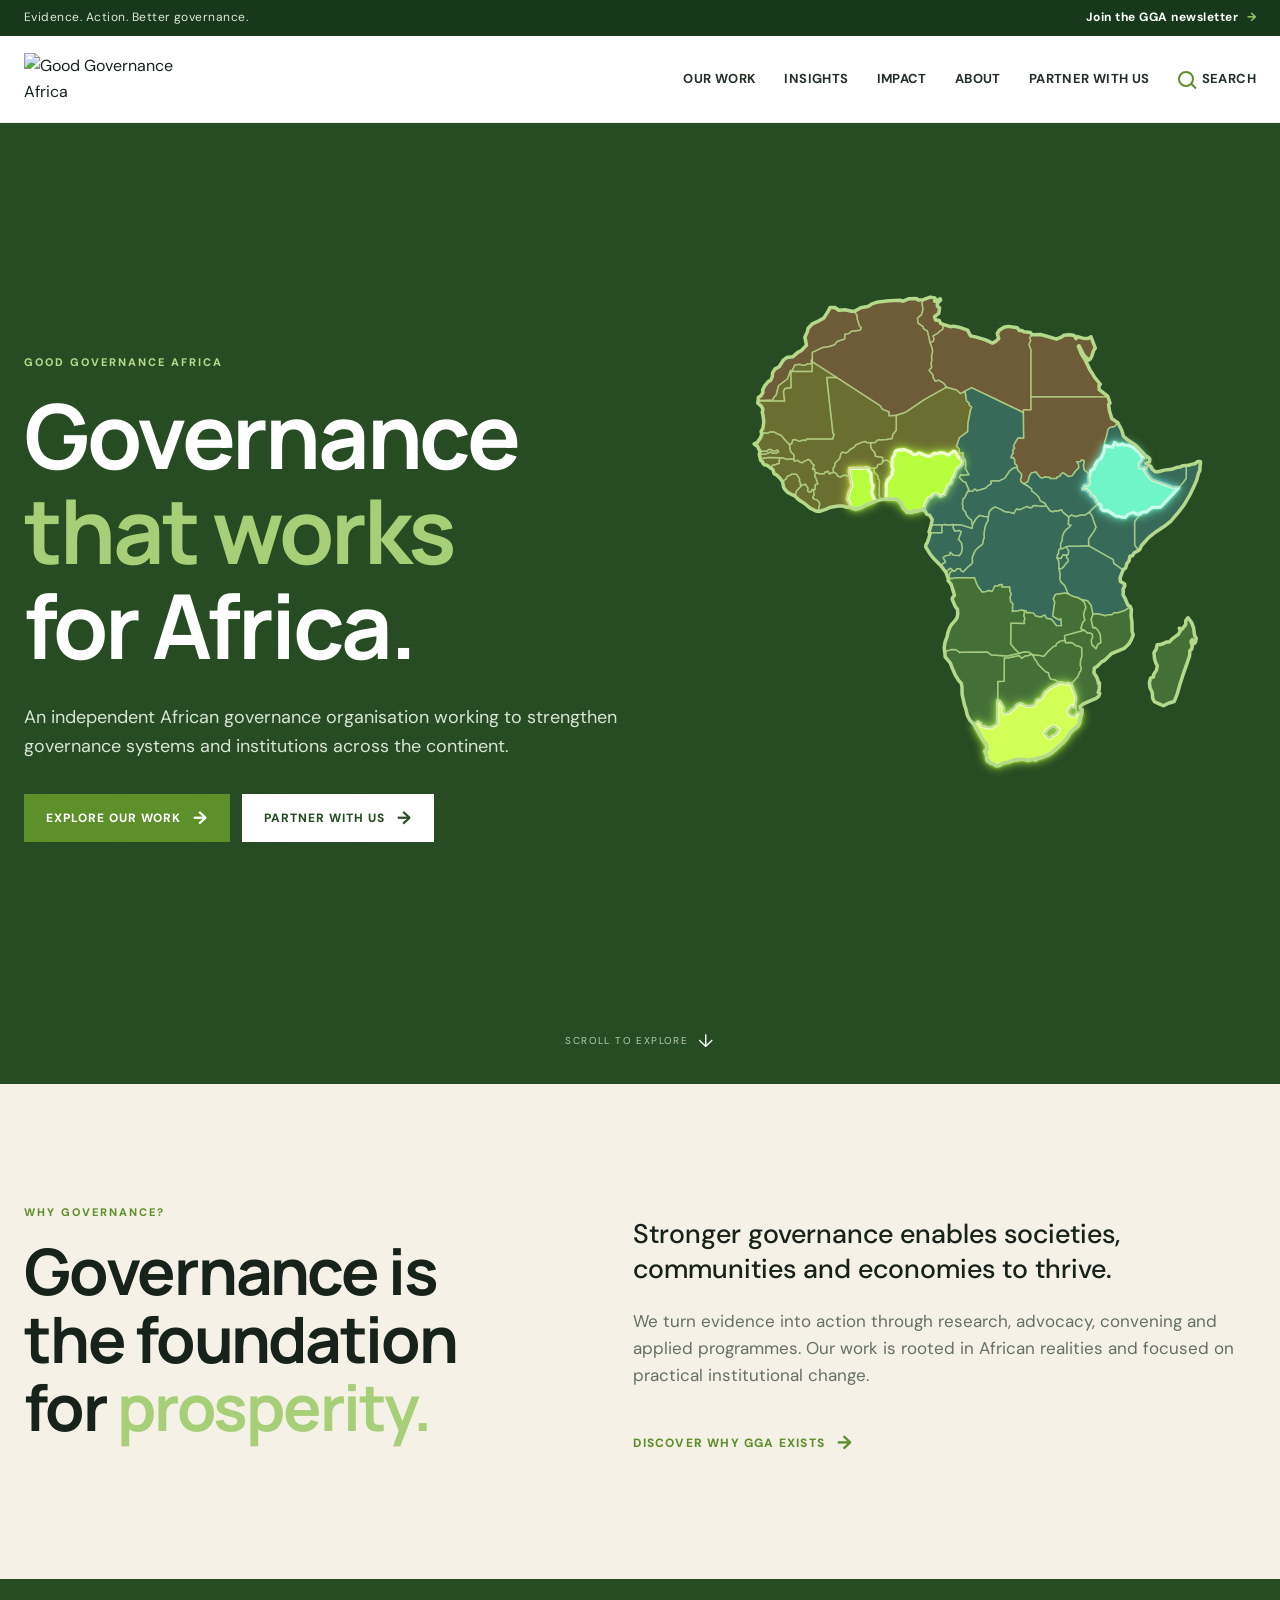
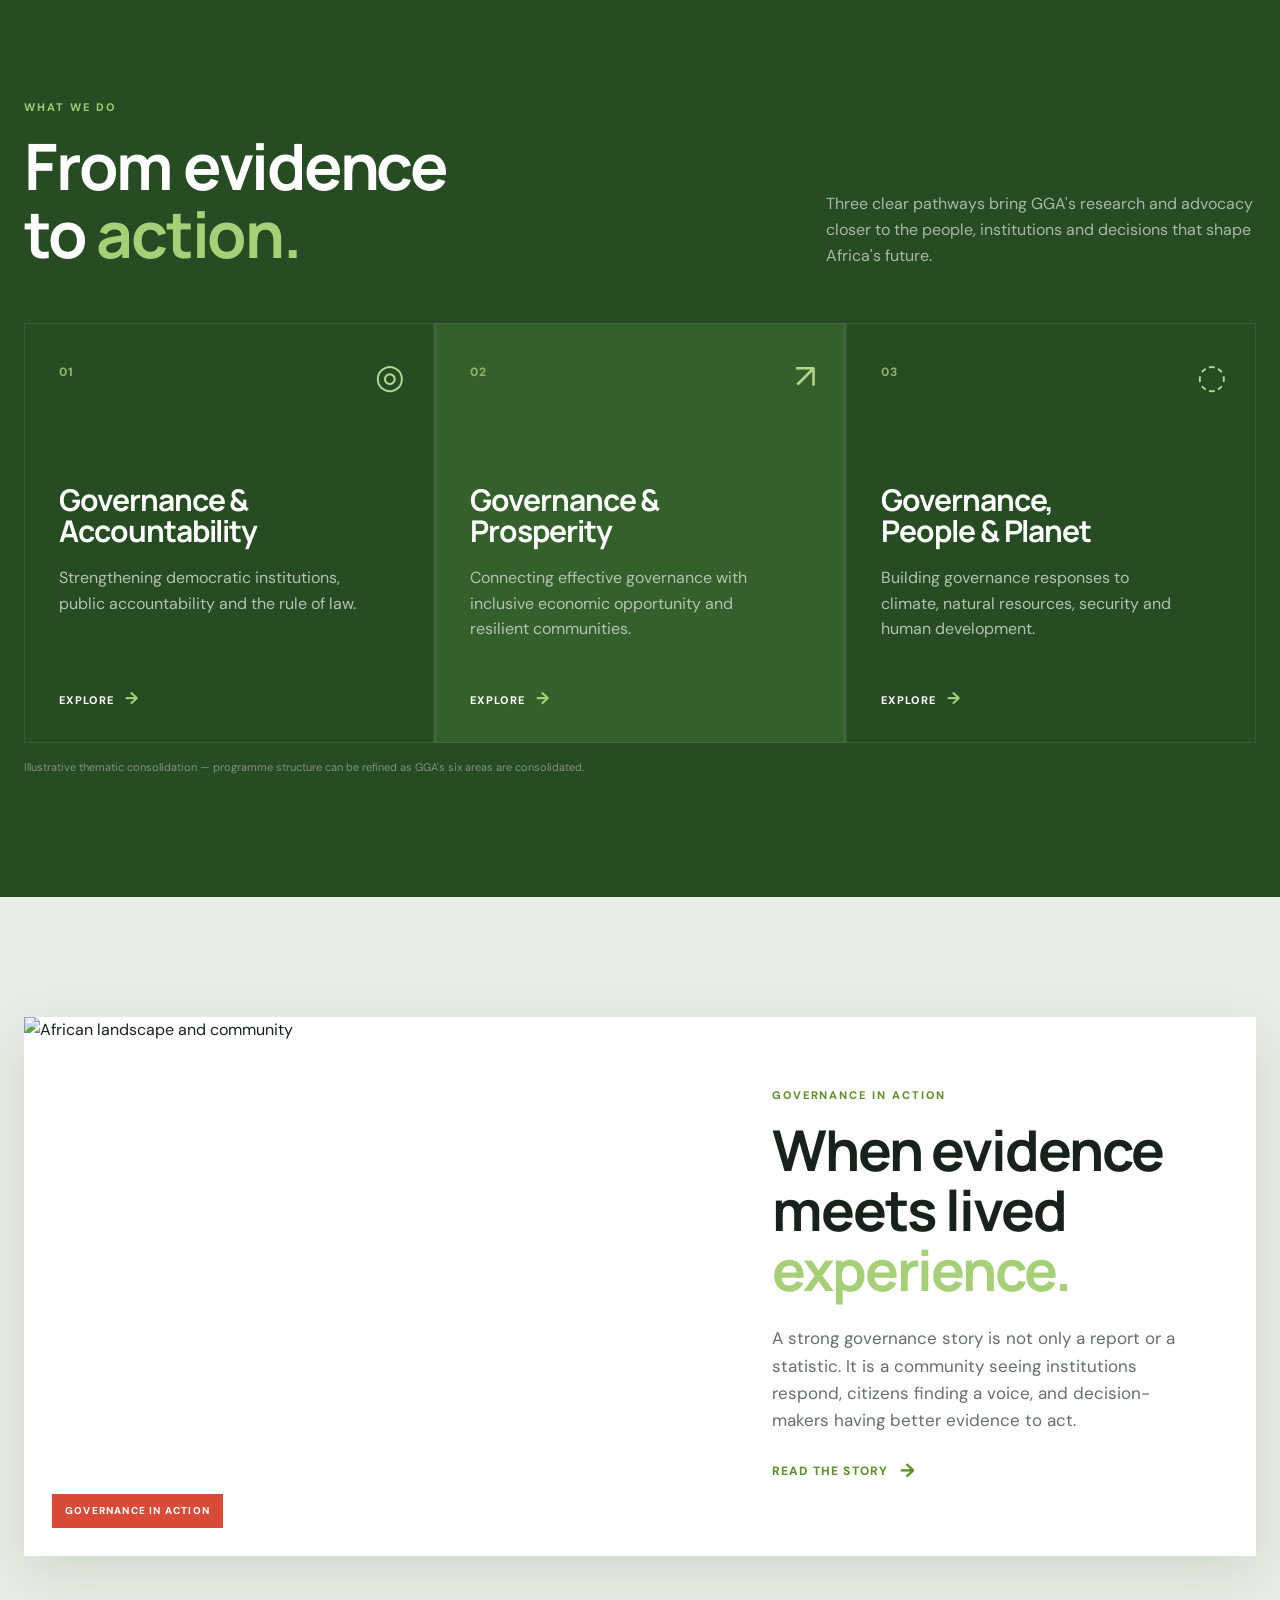
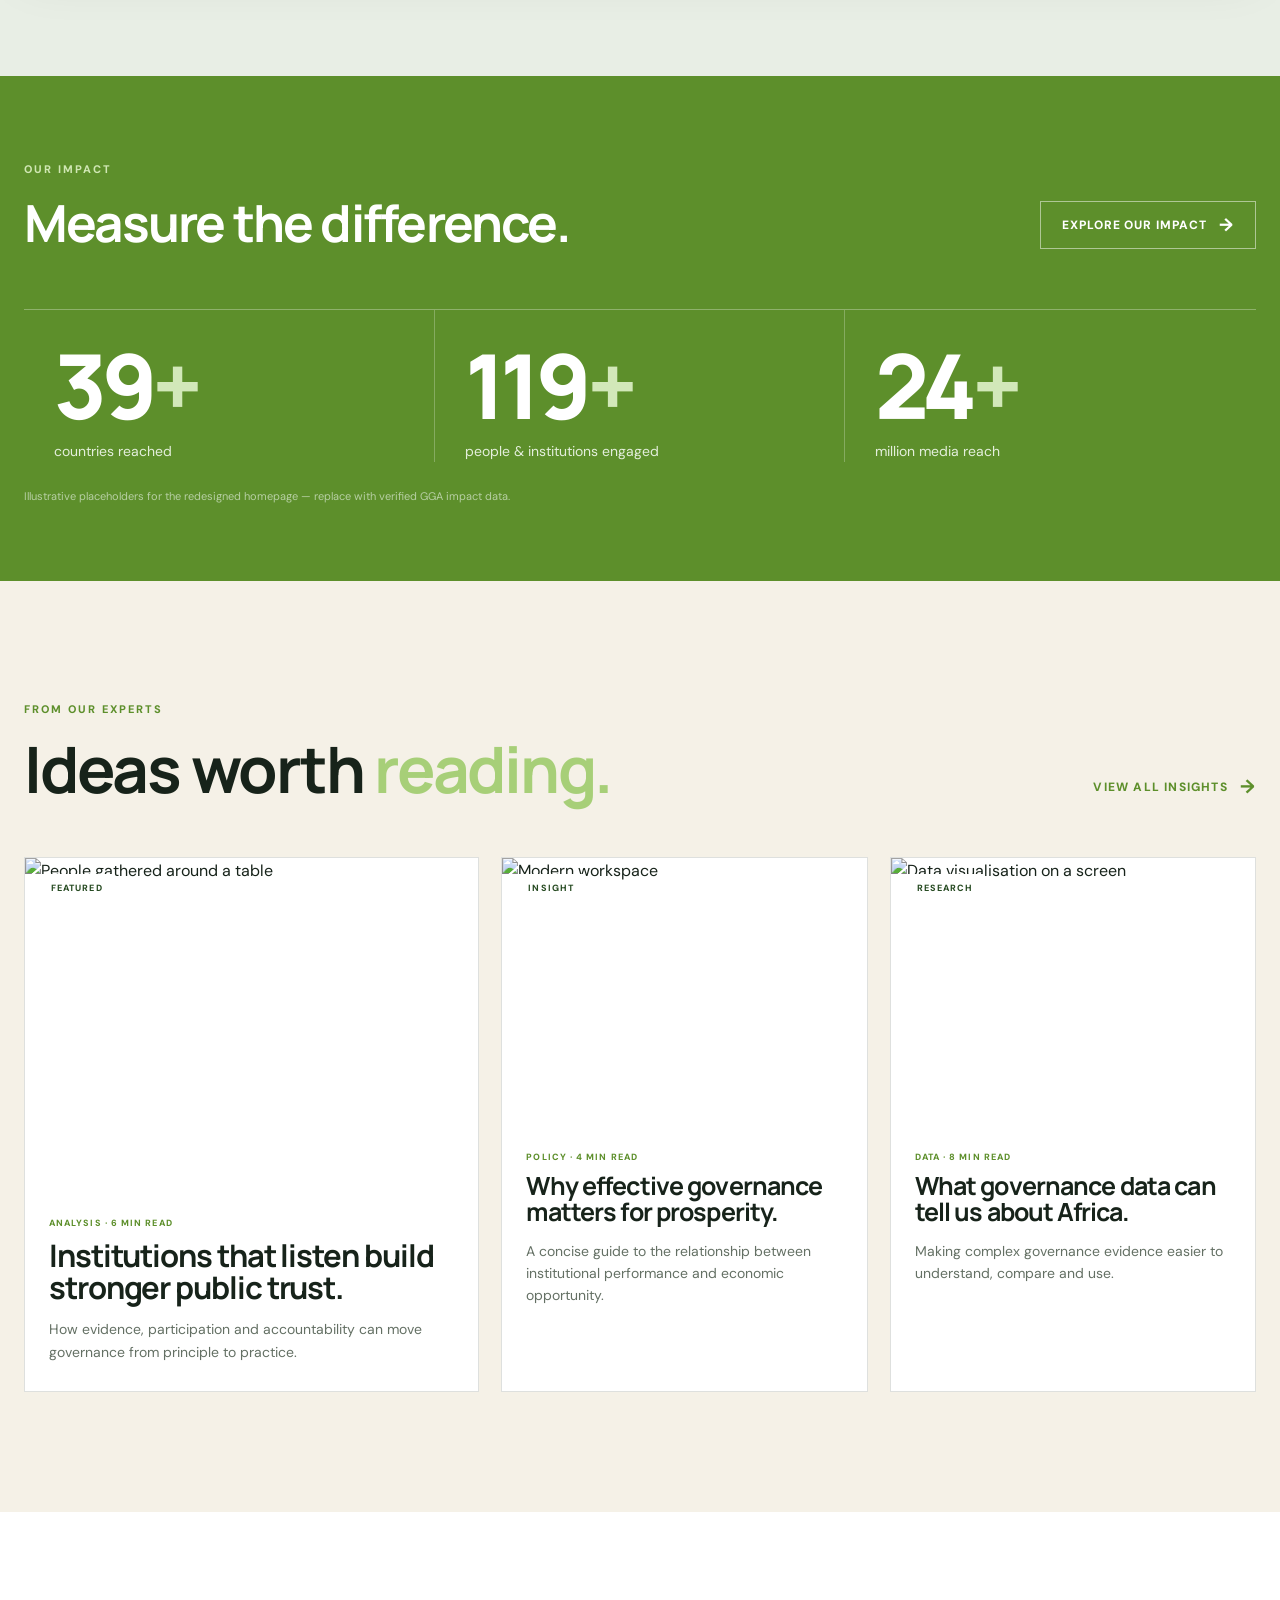
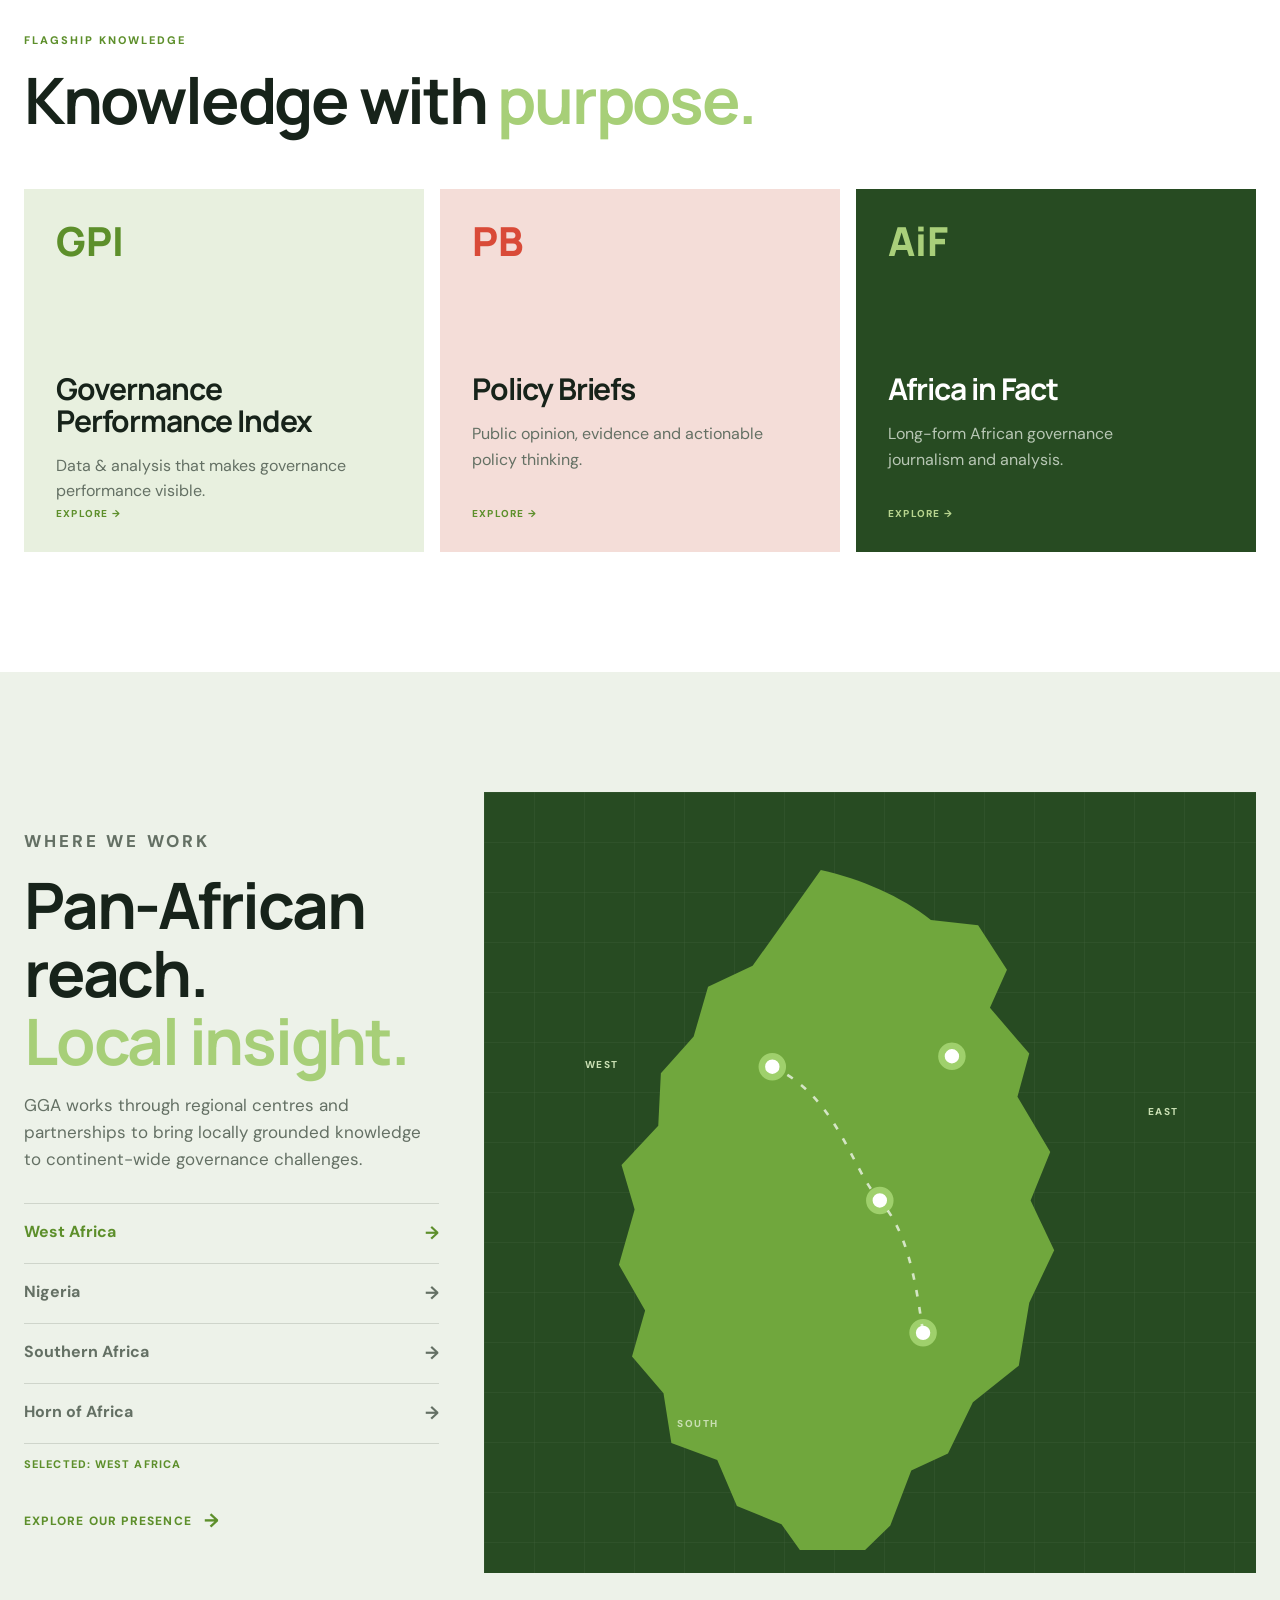
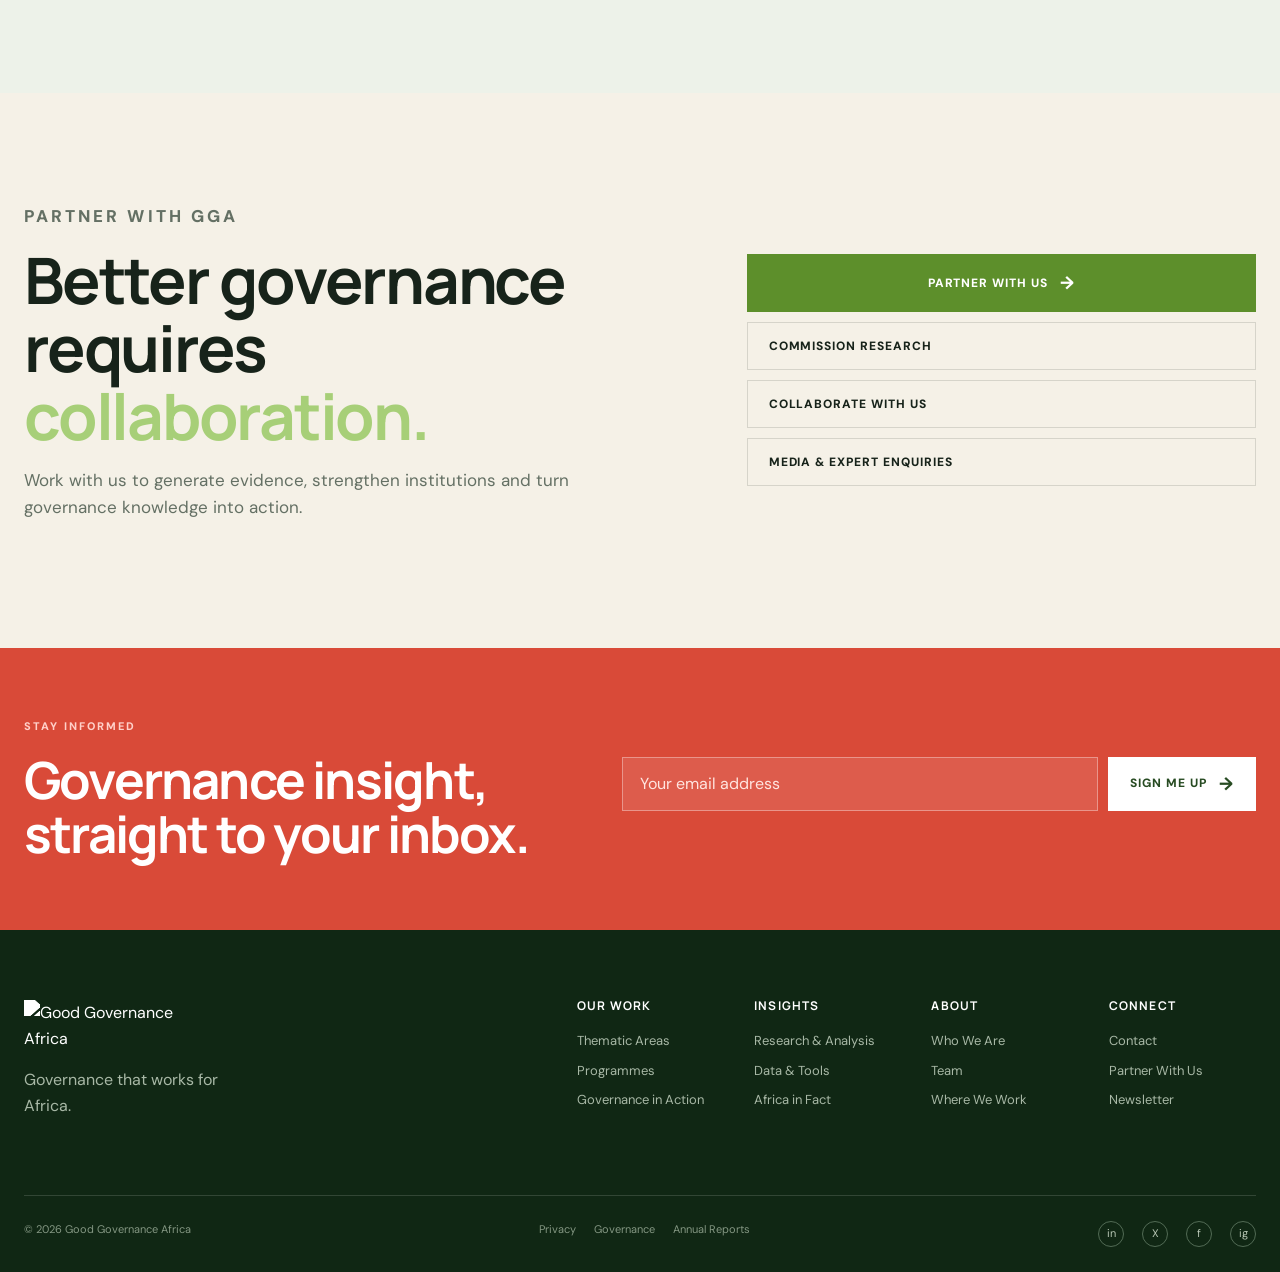
==== commit 14c5f5a5: "Fix image source path in index.html" ====
--- a/index.html
+++ b/index.html
@@ -22,7 +22,7 @@
   <header class="site-header" id="top">
     <div class="container nav-wrap">
       <a class="brand" href="#top" aria-label="Good Governance Africa home">
-        <img src="./Images/GGA-logo-Full-Colour-Pantone.png" alt="Good Governance Africa">
+        <img src="/Images/GGA-logo-Full-Colour-Pantone.png" alt="Good Governance Africa">
       </a>
 
       <button class="menu-toggle" type="button" aria-expanded="false" aria-controls="main-nav" aria-label="Open navigation">
--- a/styles.css
+++ b/styles.css
@@ -17,6 +17,7 @@
 html { scroll-behavior: smooth; }
 body {
   margin: 0;
+  overflow-x: hidden;
   color: var(--ink);
   background: var(--white);
   font-family: "DM Sans", Arial, sans-serif;
@@ -49,7 +50,8 @@
 
 .africa-map-wrap {
   position: relative;
-  width: min(100%, 900px);
+  width: min(100%, 1250px);
+  max-width: 1250px;
   margin: 40px auto;
 
   /*
@@ -927,17 +929,6 @@
 }
 
 
-/* =========================================================
-   MOBILE SITE CONTAINER
-========================================================= */
-
-@media (max-width: 600px) {
-
-  .container {
-    width: calc(100% - 28px);
-  }
-
-}
 
 .announcement {
   background: var(--green-deep);
@@ -1039,9 +1030,6 @@
 .btn--outline:hover { background: #fff; color: var(--green-dark); }
 .btn--ghost { border-color: var(--line); color: var(--ink); }
 .btn--large { min-height: 58px; padding-inline: 26px; }
-
- 
-/* Old CSS */
 .scroll-cue {
   position: absolute; bottom: 28px; left: 50%; transform: translateX(-50%);
   font-size: 10px; letter-spacing: .14em; text-transform: uppercase; color: #b7cbb0;
@@ -1125,16 +1113,16 @@
 .knowledge-card--dark a { color: #b8d48f; }
 
 .map-section { background: #edf2e9; }
-.map-grid { display: grid; grid-template-columns: .85fr 1.15fr; gap: 70px; align-items: center; }
+.map-grid { display: grid; grid-template-columns: .70fr 1.30fr; gap: 45px; align-items: center; }
 .map-copy > p { max-width: 500px; }
 .region-links { margin: 30px 0 12px; border-top: 1px solid var(--line); }
 .region-btn { width: 100%; border: 0; border-bottom: 1px solid var(--line); background: none; text-align: left; padding: 15px 0; display: flex; justify-content: space-between; color: var(--muted); font-weight: 700; }
 .region-btn.active, .region-btn:hover { color: var(--green); }
 .region-btn span { font-size: 18px; }
 .region-status { font-size: 11px !important; color: var(--green) !important; font-weight: 800; text-transform: uppercase; letter-spacing: .1em; }
-.map-art { min-height: 590px; background: var(--green-dark); position: relative; overflow: hidden; display: grid; place-items: center; }
+.map-art { min-height: 700px; background: var(--green-dark); position: relative; overflow: hidden; display: grid; place-items: center; }
 .map-grid-lines { position: absolute; inset: 0; opacity: .15; background-image: linear-gradient(rgba(255,255,255,.25) 1px, transparent 1px), linear-gradient(90deg, rgba(255,255,255,.25) 1px, transparent 1px); background-size: 50px 50px; }
-.map-art svg { width: 70%; height: 80%; position: relative; z-index: 1; }
+.map-art svg { width: 94% !important; height: 94% !important; max-width: none !important; position: relative; z-index: 1; display: block; transform: none !important; translate: none !important; scale: 1 !important; }
 .map-shape { fill: #70a73d; }
 .map-dot { fill: #fff; stroke: #9fd06c; stroke-width: 5; }
 .map-route { fill: none; stroke: #fff; stroke-width: 2; stroke-dasharray: 5 8; opacity: .7; }
@@ -1193,6 +1181,9 @@
   .hero__visual { order: -1; }
   .hero__grid { padding-top: 70px; }
   .africa-art { max-width: 480px; }
+  .africa-map-wrap { width: 100%; max-width: 850px; }
+  .map-art { min-height: 650px; }
+  .map-art svg { width: 96% !important; height: 94% !important; }
   .section { padding: 90px 0; }
   .two-col { gap: 40px; }
   .work-grid, .insights-grid, .knowledge-grid { grid-template-columns: 1fr 1fr; }
@@ -1201,38 +1192,53 @@
 }
 
 @media (max-width: 760px) {
-  .container { width: min(var(--container), calc(100% - 32px)); }
+  .container { width: calc(100% - 28px); }
   .announcement__inner { padding: 8px 0; }
   .announcement__inner span { display: none; }
-  .nav-wrap { min-height: 74px; }
-  .brand img { width: 145px; }
-  .menu-toggle { display: block; }
-  .main-nav {
-    position: fixed; inset: 110px 0 0; background: #fff; padding: 35px 24px;
-    display: flex; flex-direction: column; align-items: flex-start; gap: 20px;
-    transform: translateX(100%); transition: transform .3s ease;
-    box-shadow: -10px 0 30px rgba(0,0,0,.1);
-  }
-  .main-nav.is-open { transform: translateX(0); }
-  .main-nav > a, .search-trigger { font-size: 15px; }
+
   .hero { min-height: auto; }
   .hero__grid { padding: 70px 0 90px; gap: 30px; }
-  h1 { font-size: clamp(50px, 16vw, 78px); }
+  h1 { font-size: clamp(46px, 15vw, 72px); }
   .hero__lead { font-size: 16px; }
   .africa-art { max-width: 390px; }
   .scroll-cue { display: none; }
-  .section-heading, .impact-heading { align-items: flex-start; flex-direction: column; }
-  .work-grid, .insights-grid, .knowledge-grid, .stats { grid-template-columns: 1fr; }
+
+  .section-heading,
+  .impact-heading {
+    align-items: flex-start;
+    flex-direction: column;
+  }
+
+  .work-grid,
+  .insights-grid,
+  .knowledge-grid,
+  .stats {
+    grid-template-columns: 1fr;
+  }
+
   .insight-card--featured { grid-column: auto; }
   .work-card { min-height: 350px; }
   .story-card { grid-template-columns: 1fr; }
   .story-image { min-height: 350px; }
   .story-copy { padding: 45px 28px; }
-  .stat { border-right: 0; border-bottom: 1px solid rgba(255,255,255,.25); padding: 30px 0; }
+
+  .stat {
+    border-right: 0;
+    border-bottom: 1px solid rgba(255,255,255,.25);
+    padding: 30px 0;
+  }
   .stat:last-child { border-bottom: 0; }
-  .map-art { min-height: 450px; }
+
+  .map-art { min-height: 520px; }
+  .map-art svg {
+    width: 100% !important;
+    height: 96% !important;
+    max-width: none !important;
+  }
+
   .partner-grid { gap: 45px; }
-  .newsletter-form, .search-panel form { grid-template-columns: 1fr; }
+  .newsletter-form,
+  .search-panel form { grid-template-columns: 1fr; }
   .footer-top { gap: 45px; }
   .footer-bottom { flex-direction: column; }
   .footer-bottom div { flex-wrap: wrap; }
@@ -1245,25 +1251,36 @@
 
 /* =========================================================
    MOBILE NAVBAR FIXES
-   Added for clean, fixed mobile navigation behaviour.
+   IMPORTANT:
+   The closed menu is NOT translated off-screen.
+   Some mobile browsers count translated fixed elements in the
+   horizontal scrollable area, which creates the large blank area
+   to the right of the page.
 ========================================================= */
 @media (max-width: 760px) {
+
   .site-header {
     position: sticky;
     top: 0;
     z-index: 5000;
+    width: 100%;
+    max-width: 100%;
+    overflow: visible;
   }
 
   .nav-wrap {
     min-height: 74px;
     position: relative;
     gap: 14px;
+    width: 100%;
+    max-width: 100%;
   }
 
   .brand {
     position: relative;
     z-index: 5002;
     flex: 0 1 auto;
+    min-width: 0;
   }
 
   .brand img {
@@ -1323,32 +1340,37 @@
     gap: 0;
 
     width: 100%;
-    max-width: none;
+    max-width: 100%;
     padding: 20px 22px 40px;
+    overflow-x: hidden;
     overflow-y: auto;
     -webkit-overflow-scrolling: touch;
 
     background: rgba(255,255,255,.99);
     box-shadow: 0 18px 35px rgba(0,0,0,.12);
 
+    /* Closed state: stay in the viewport, just hide it. */
     visibility: hidden;
     opacity: 0;
     pointer-events: none;
-    transform: translateX(100%);
-    transition: transform .28s ease, opacity .2s ease, visibility 0s linear .28s;
+    transform: none !important;
+    translate: none !important;
+    transition: opacity .2s ease, visibility 0s linear .2s;
   }
 
   .main-nav.is-open {
     visibility: visible;
     opacity: 1;
     pointer-events: auto;
-    transform: translateX(0);
-    transition: transform .28s ease, opacity .2s ease;
+    transform: none !important;
+    translate: none !important;
+    transition: opacity .2s ease;
   }
 
   .main-nav > a,
   .main-nav .search-trigger {
     width: 100%;
+    max-width: 100%;
     min-height: 52px;
     display: flex;
     align-items: center;
@@ -1369,7 +1391,6 @@
 
   body.menu-open {
     overflow: hidden;
-    touch-action: none;
   }
 }
 
@@ -1384,6 +1405,7 @@
     width: 132px;
   }
 }
+
 
 /* =========================================================
    MOBILE MAP TOUCH / DRAG SUPPORT
@@ -1422,3 +1444,157 @@
     z-index: 4000;
   }
 }
+
+/* =========================================================
+   MOBILE WIDTH + AFRICA MAP FINAL FIX
+   This is intentionally last so it wins over earlier rules.
+========================================================= */
+@media (max-width: 768px) {
+
+  html {
+    width: 100%;
+    max-width: 100%;
+    overflow-x: clip !important;
+  }
+
+  body {
+    width: 100%;
+    max-width: 100%;
+    min-width: 0;
+    overflow-x: clip !important;
+    position: relative;
+  }
+
+  /* Do not allow common page wrappers to create a wider canvas. */
+  .site-header,
+  .announcement,
+  main,
+  section,
+  footer,
+  .container,
+  .hero,
+  .hero__grid,
+  .map-section,
+  .map-grid,
+  .map-art,
+  .africa-map-wrap,
+  .partner-section,
+  .newsletter,
+  .site-footer {
+    min-width: 0 !important;
+    max-width: 100% !important;
+  }
+
+  /* Normal mobile content width. */
+  .container {
+    width: calc(100% - 28px) !important;
+    margin-left: auto !important;
+    margin-right: auto !important;
+  }
+
+  /* Map section becomes a single column on mobile. */
+  .map-grid {
+    display: grid !important;
+    grid-template-columns: minmax(0, 1fr) !important;
+    gap: 30px !important;
+    width: 100% !important;
+  }
+
+  .map-copy,
+  .map-art {
+    min-width: 0 !important;
+    width: 100% !important;
+    max-width: 100% !important;
+  }
+
+  /* Africa map panel stays inside the phone viewport. */
+  .map-art {
+    min-height: 500px;
+    overflow: hidden !important;
+  }
+
+  .africa-map-wrap {
+    position: relative;
+    width: 100% !important;
+    max-width: 100% !important;
+    min-width: 0 !important;
+    margin: 0 auto !important;
+    padding: 8px 8px 150px !important;
+    overflow: hidden !important;
+  }
+
+  #africa-map {
+    display: block;
+    width: 100% !important;
+    max-width: 100% !important;
+    height: auto !important;
+    margin: 0 auto !important;
+    position: relative;
+    left: auto !important;
+    right: auto !important;
+    transform: none !important;
+    translate: none !important;
+    scale: 1 !important;
+  }
+
+  /* Preserve finger interaction with individual countries. */
+  #africa-map .country {
+    pointer-events: auto;
+    cursor: pointer;
+    -webkit-tap-highlight-color: transparent;
+    transform: none !important;
+    translate: none !important;
+    scale: 1 !important;
+  }
+
+  /* Tooltip stays inside the map panel and cannot widen the page. */
+  .country-tooltip {
+    left: 8px !important;
+    right: 8px !important;
+    bottom: 8px !important;
+    width: auto !important;
+    max-width: calc(100% - 16px) !important;
+    min-width: 0 !important;
+    transform: none !important;
+    translate: none !important;
+    box-sizing: border-box !important;
+    overflow-wrap: anywhere;
+  }
+
+  /* Hide common third-party floating side tabs/widgets on phones. */
+  iframe[src*="tiktok"],
+  iframe[src*="social"],
+  [class*="tiktok"],
+  [id*="tiktok"],
+  [class*="floating-social"],
+  [class*="social-float"],
+  [class*="social-widget"],
+  [class*="side-widget"],
+  [class*="floating-widget"],
+  [class*="side-tab"],
+  [class*="floating-tab"] {
+    display: none !important;
+  }
+}
+
+@media (max-width: 480px) {
+
+  .container {
+    width: calc(100% - 20px) !important;
+  }
+
+  .map-art {
+    min-height: 460px;
+  }
+
+  .africa-map-wrap {
+    padding: 4px 4px 155px !important;
+  }
+
+  .country-tooltip {
+    left: 4px !important;
+    right: 4px !important;
+    bottom: 4px !important;
+    max-width: calc(100% - 8px) !important;
+  }
+}
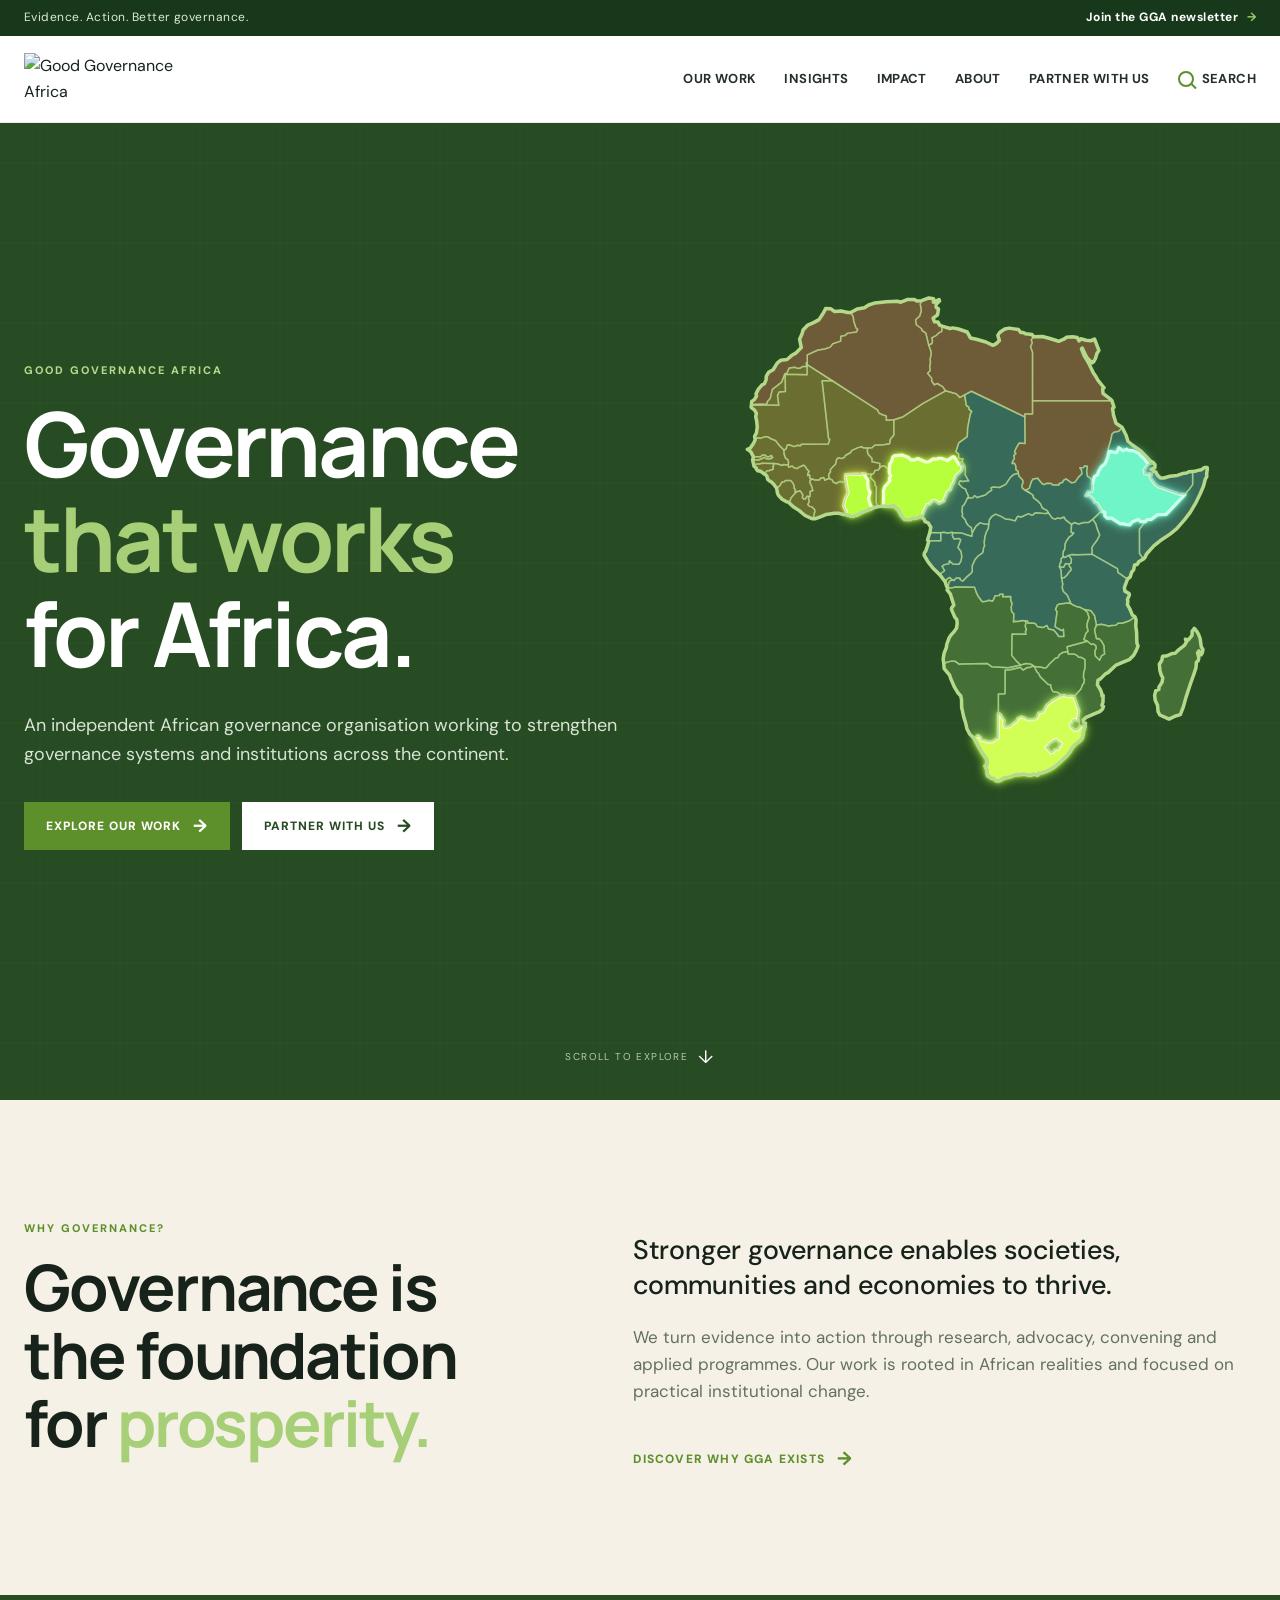
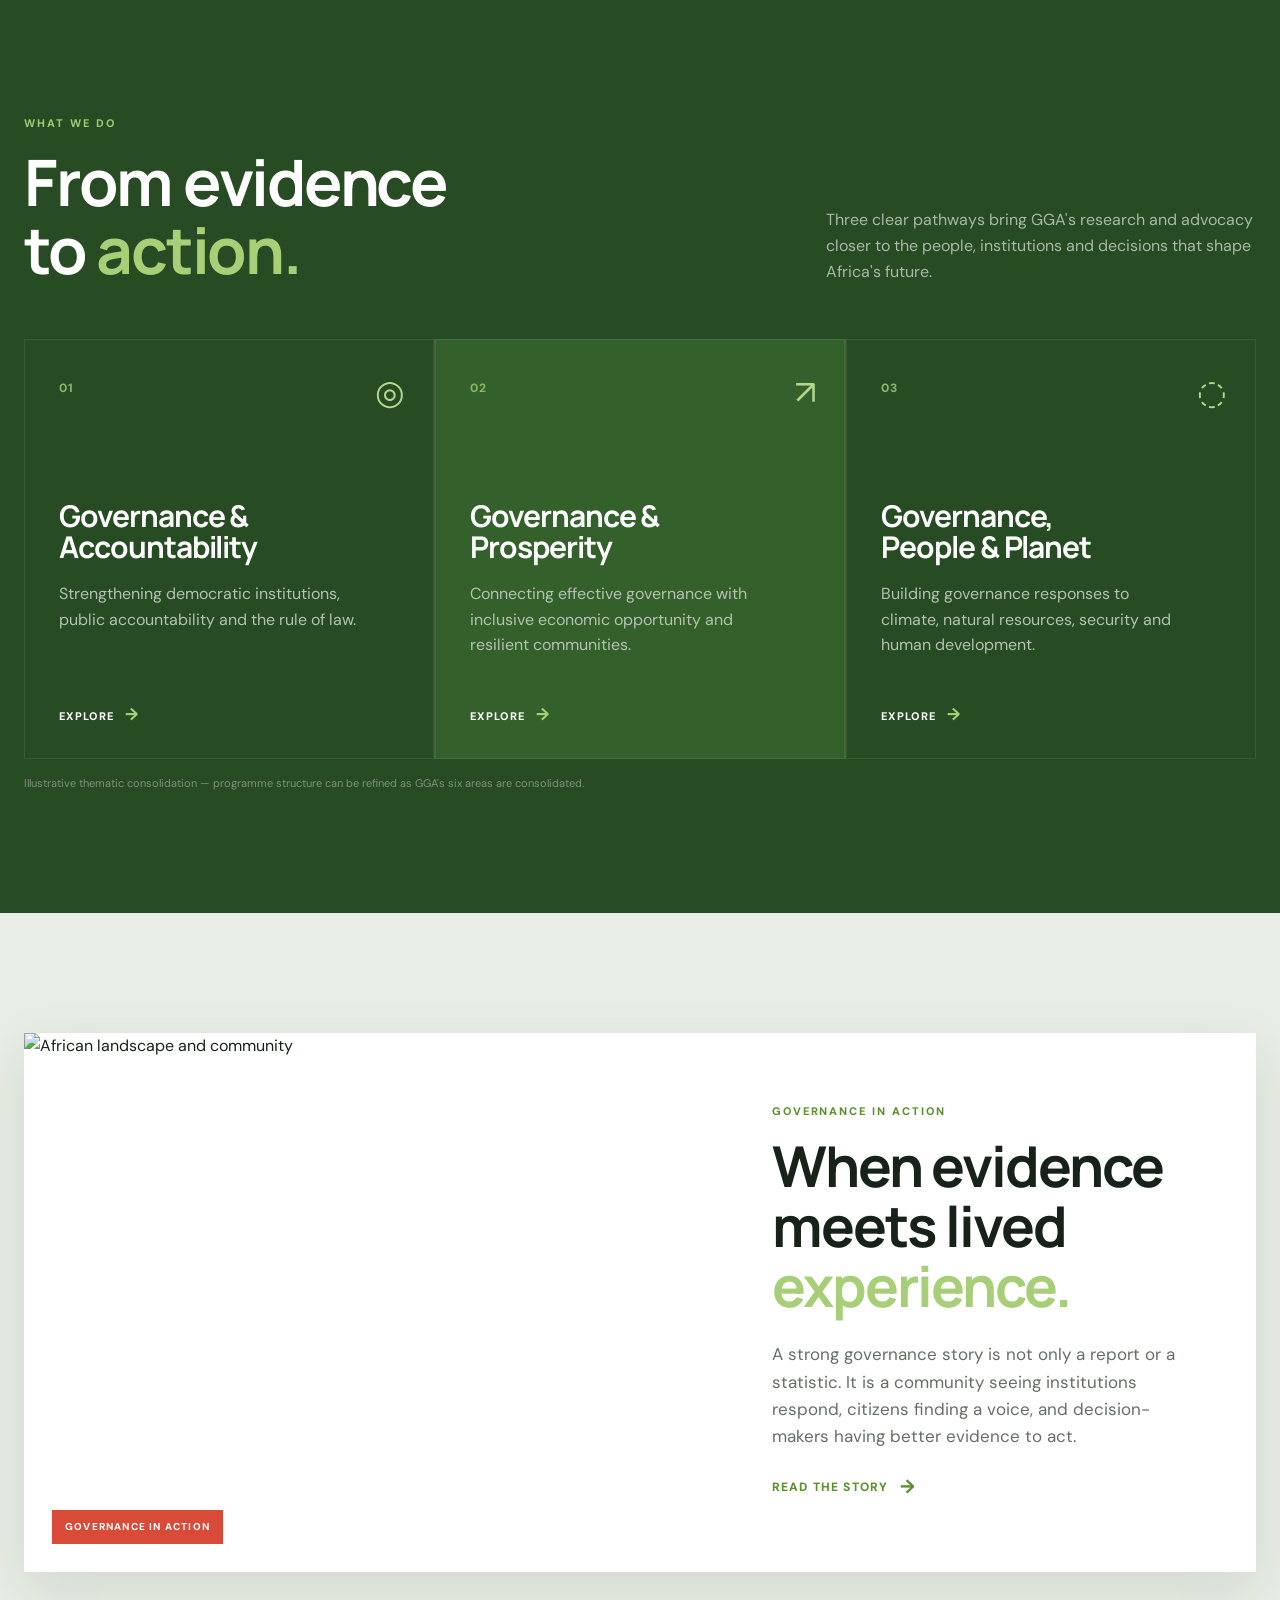
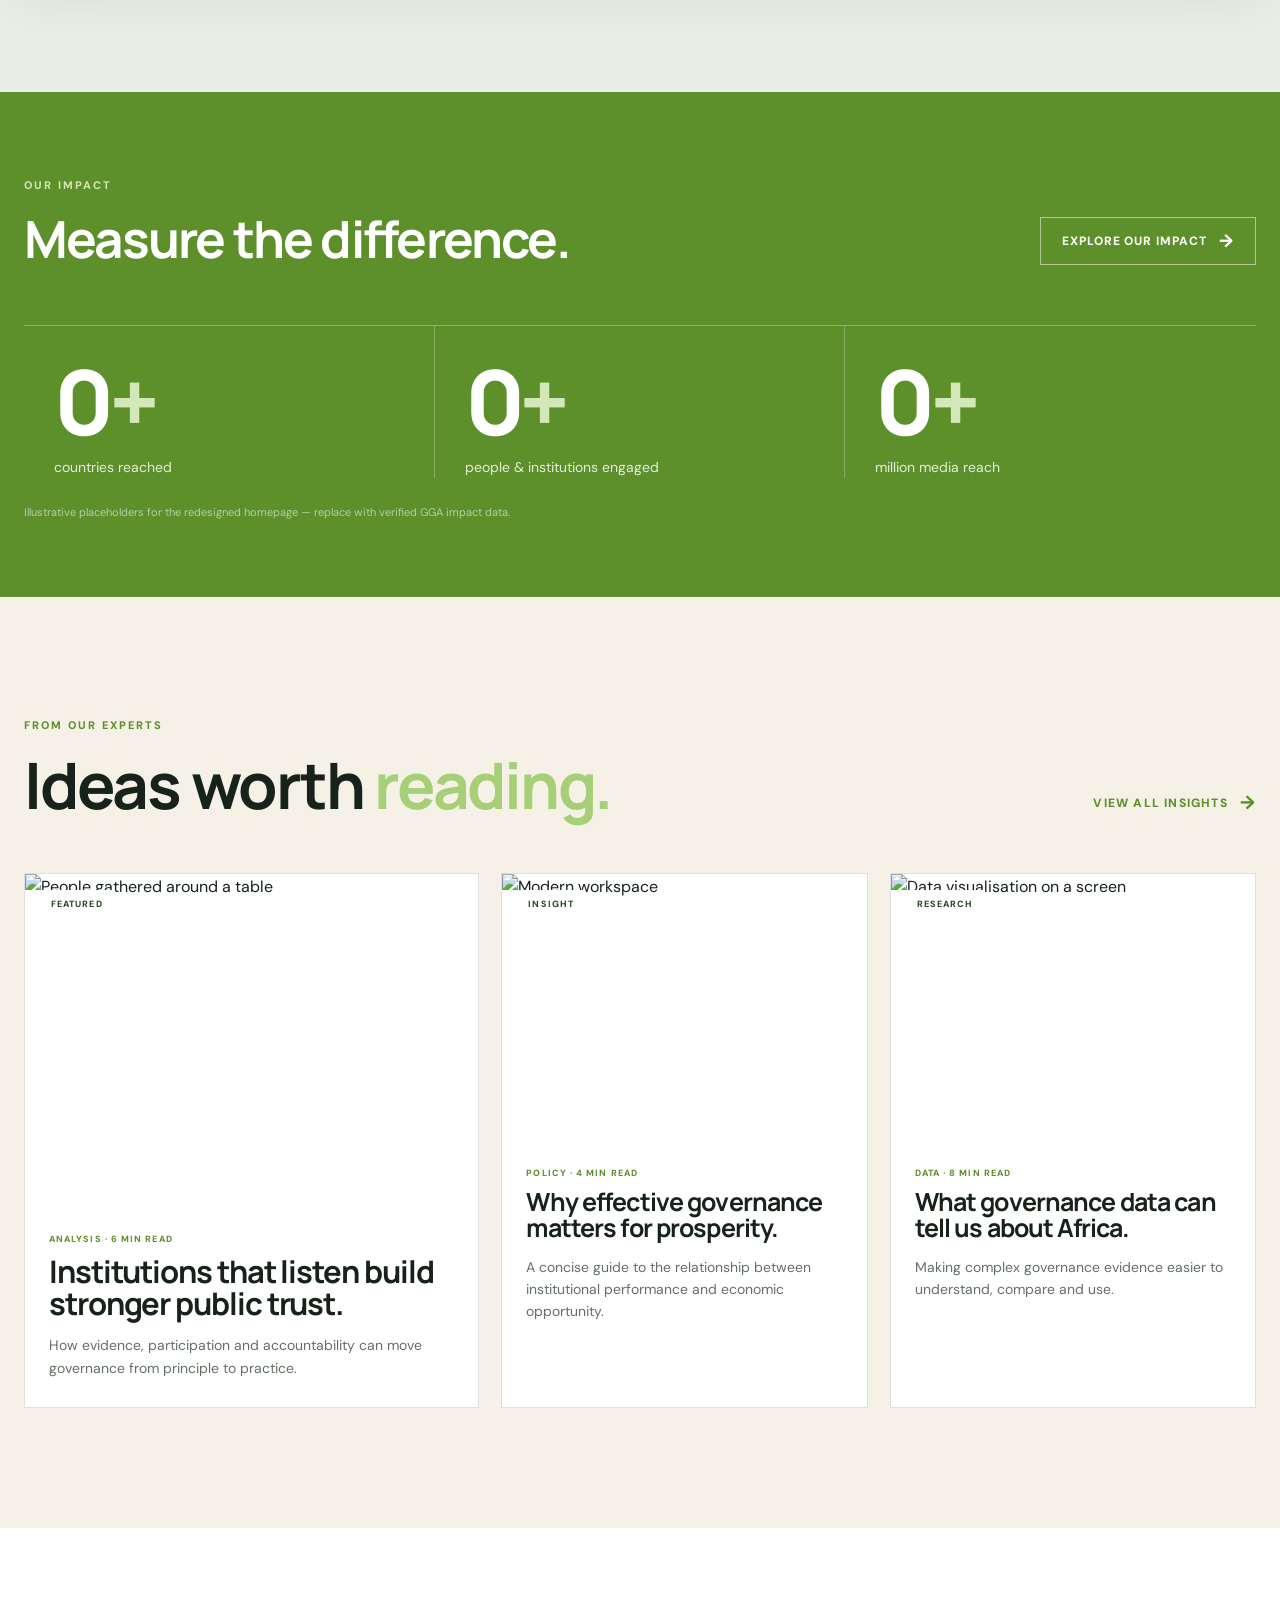
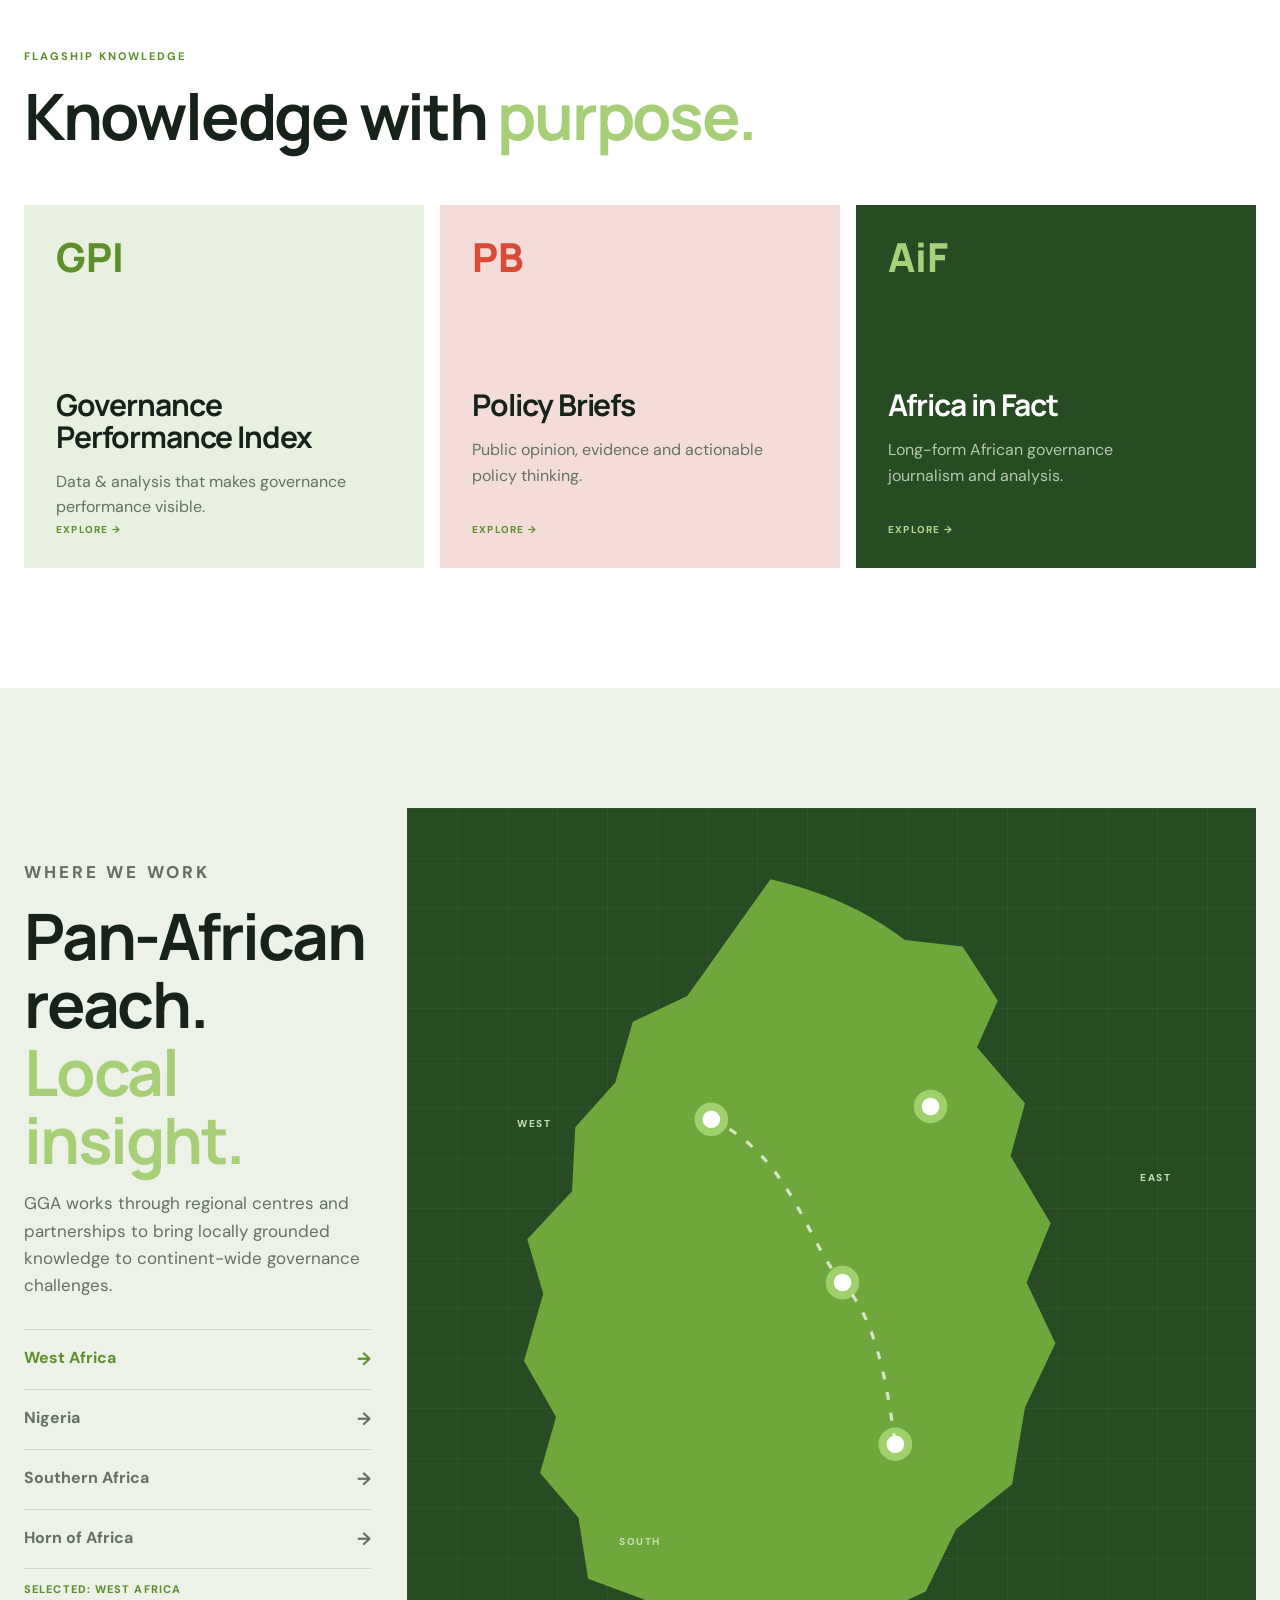
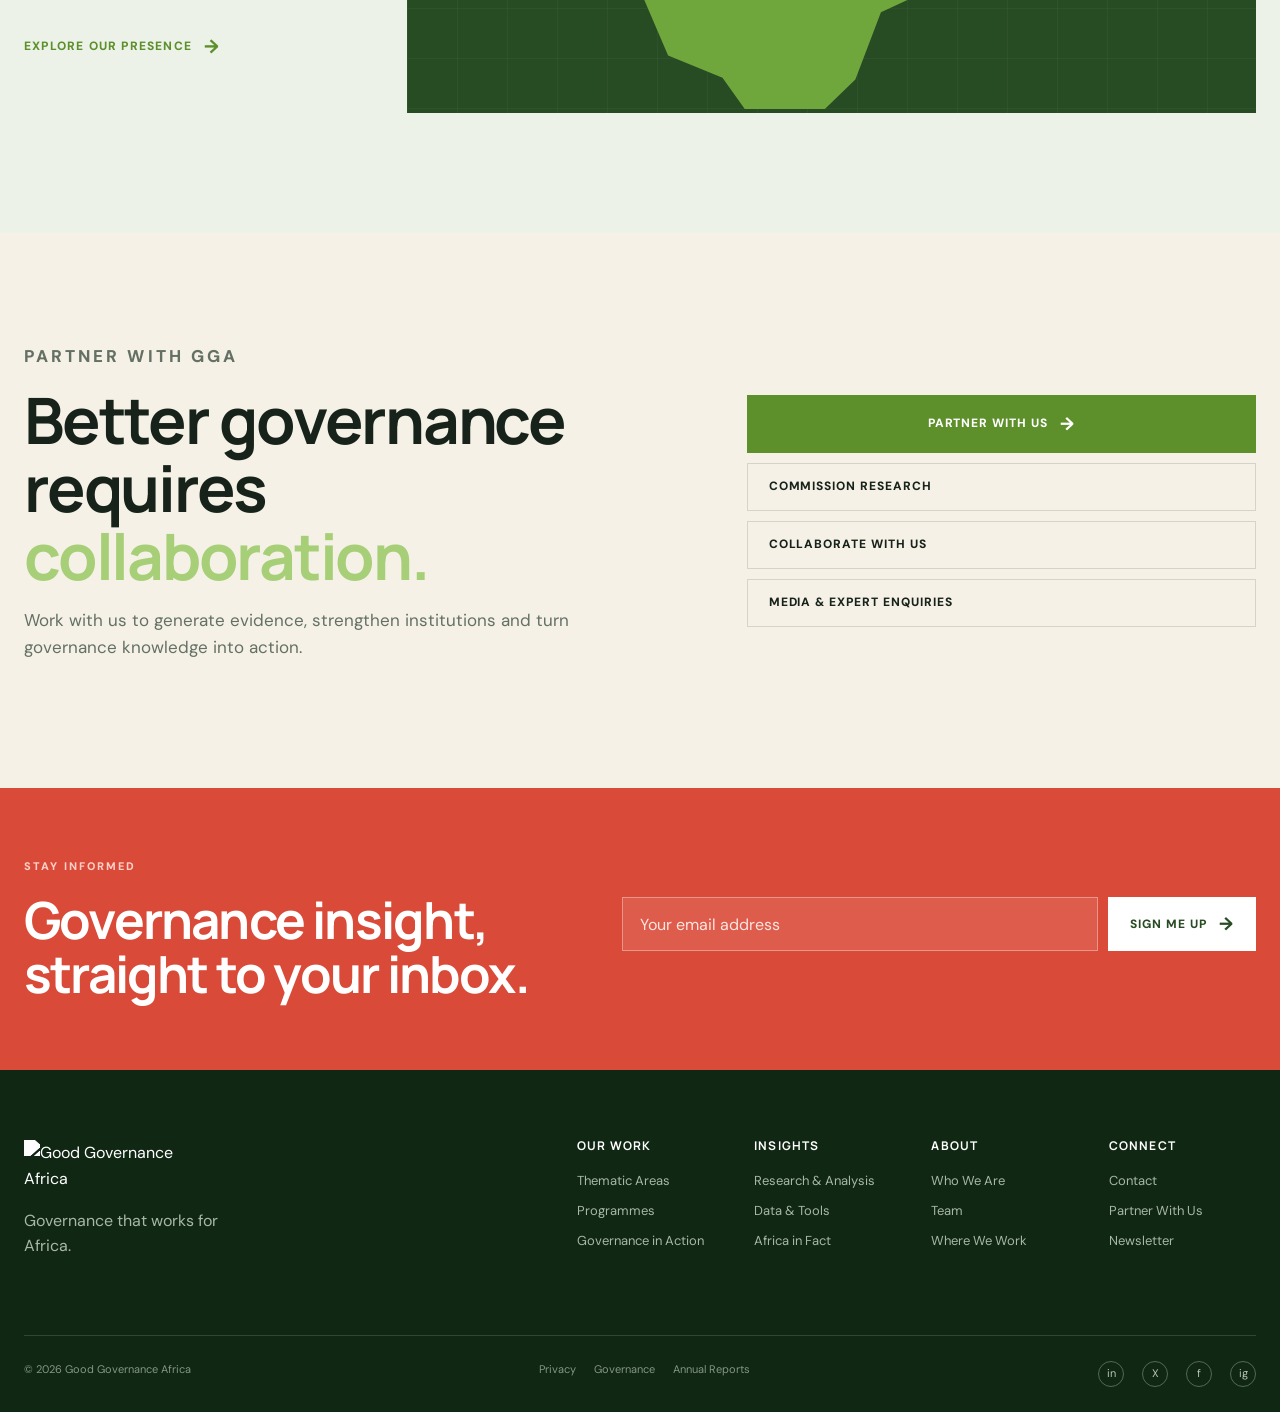
==== commit 7047e4d6: "Add files via upload" ====
--- a/index.html
+++ b/index.html
@@ -22,7 +22,7 @@
   <header class="site-header" id="top">
     <div class="container nav-wrap">
       <a class="brand" href="#top" aria-label="Good Governance Africa home">
-        <img src="/Images/GGA-logo-Full-Colour-Pantone.png" alt="Good Governance Africa">
+        <img src="./Images/GGA-logo-Full-Colour-Pantone.png" alt="Good Governance Africa">
       </a>
 
       <button class="menu-toggle" type="button" aria-expanded="false" aria-controls="main-nav" aria-label="Open navigation">
--- a/styles.css
+++ b/styles.css
@@ -1598,3 +1598,152 @@
     max-width: calc(100% - 8px) !important;
   }
 }
+
+/* =========================================================
+   AFRICA MAP — LARGER RESPONSIVE SIZE
+   Enlarges the actual map area without transform: scale(),
+   so hover, touch, tooltip and mobile width fixes stay intact.
+========================================================= */
+
+/* DESKTOP */
+@media (min-width: 981px) {
+  .map-grid {
+    grid-template-columns: .58fr 1.42fr !important;
+    gap: 36px !important;
+  }
+
+  .map-art {
+    min-height: 780px !important;
+  }
+
+  .africa-map-wrap {
+    width: min(100%, 1450px) !important;
+    max-width: 1450px !important;
+    padding-left: 8px !important;
+    padding-right: 8px !important;
+  }
+
+  #africa-map {
+    width: 100% !important;
+    max-width: 100% !important;
+    height: auto !important;
+  }
+
+  .map-art svg {
+    width: 99% !important;
+    height: 99% !important;
+    max-width: none !important;
+  }
+}
+
+/* TABLET */
+@media (min-width: 769px) and (max-width: 980px) {
+  .map-grid {
+    grid-template-columns: 1fr !important;
+    gap: 34px !important;
+  }
+
+  .map-art {
+    min-height: 700px !important;
+  }
+
+  .africa-map-wrap {
+    width: min(100%, 1000px) !important;
+    max-width: 1000px !important;
+    padding-left: 6px !important;
+    padding-right: 6px !important;
+  }
+
+  .map-art svg {
+    width: 99% !important;
+    height: 98% !important;
+    max-width: none !important;
+  }
+}
+
+/* MOBILE */
+@media (max-width: 768px) {
+  .map-grid {
+    grid-template-columns: minmax(0, 1fr) !important;
+    gap: 24px !important;
+  }
+
+  .map-art {
+    min-height: 560px !important;
+    width: 100% !important;
+    max-width: 100% !important;
+    overflow: hidden !important;
+  }
+
+  .africa-map-wrap {
+    width: 100% !important;
+    max-width: 100% !important;
+    min-width: 0 !important;
+    margin: 0 auto !important;
+    padding-left: 2px !important;
+    padding-right: 2px !important;
+  }
+
+  #africa-map {
+    display: block !important;
+    width: 100% !important;
+    max-width: 100% !important;
+    height: auto !important;
+    margin: 0 auto !important;
+  }
+
+  .map-art svg {
+    width: 100% !important;
+    height: 100% !important;
+    max-width: 100% !important;
+  }
+}
+
+/* SMALL MOBILE */
+@media (max-width: 480px) {
+  .map-art {
+    min-height: 520px !important;
+  }
+
+  .africa-map-wrap {
+    padding-left: 0 !important;
+    padding-right: 0 !important;
+  }
+}
+
+
+/* =========================================================
+   MOBILE MAP — LOCK PAGE WHILE TOUCHING MAP
+   The page can scroll normally everywhere else.
+   While a finger is on #africa-map, browser panning is disabled.
+========================================================= */
+@media (hover: none) and (pointer: coarse) {
+
+  #africa-map {
+    touch-action: none !important;
+    overscroll-behavior: none !important;
+    -ms-touch-action: none !important;
+
+    user-select: none !important;
+    -webkit-user-select: none !important;
+    -webkit-touch-callout: none !important;
+    -webkit-tap-highlight-color: transparent !important;
+  }
+
+  #africa-map .country,
+  #africa-map path,
+  #africa-map polygon,
+  #africa-map g {
+    touch-action: none !important;
+    -ms-touch-action: none !important;
+    -webkit-tap-highlight-color: transparent !important;
+  }
+
+  /*
+     Important:
+     Do NOT apply touch-action:none to body, the map section,
+     .map-art, or .africa-map-wrap.
+     That allows normal page scrolling as soon as the finger
+     starts outside the actual Africa SVG.
+  */
+}
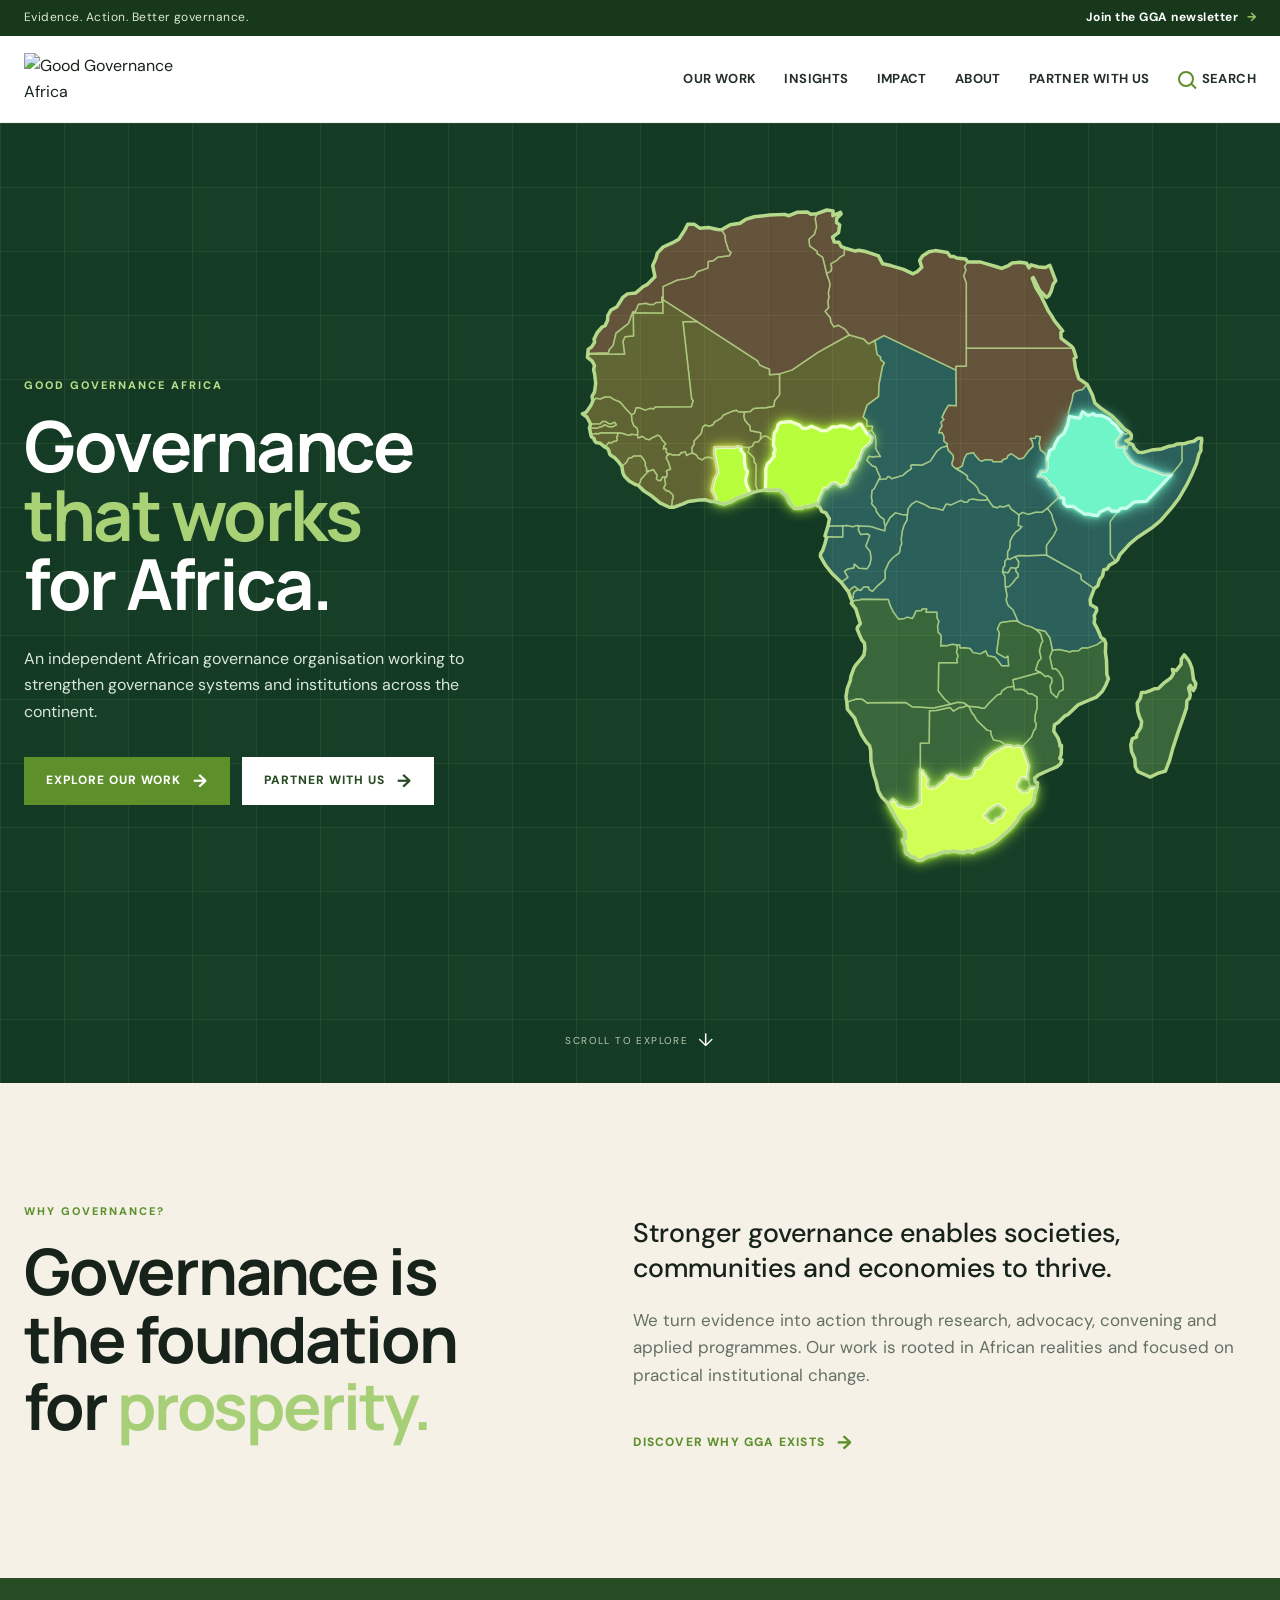
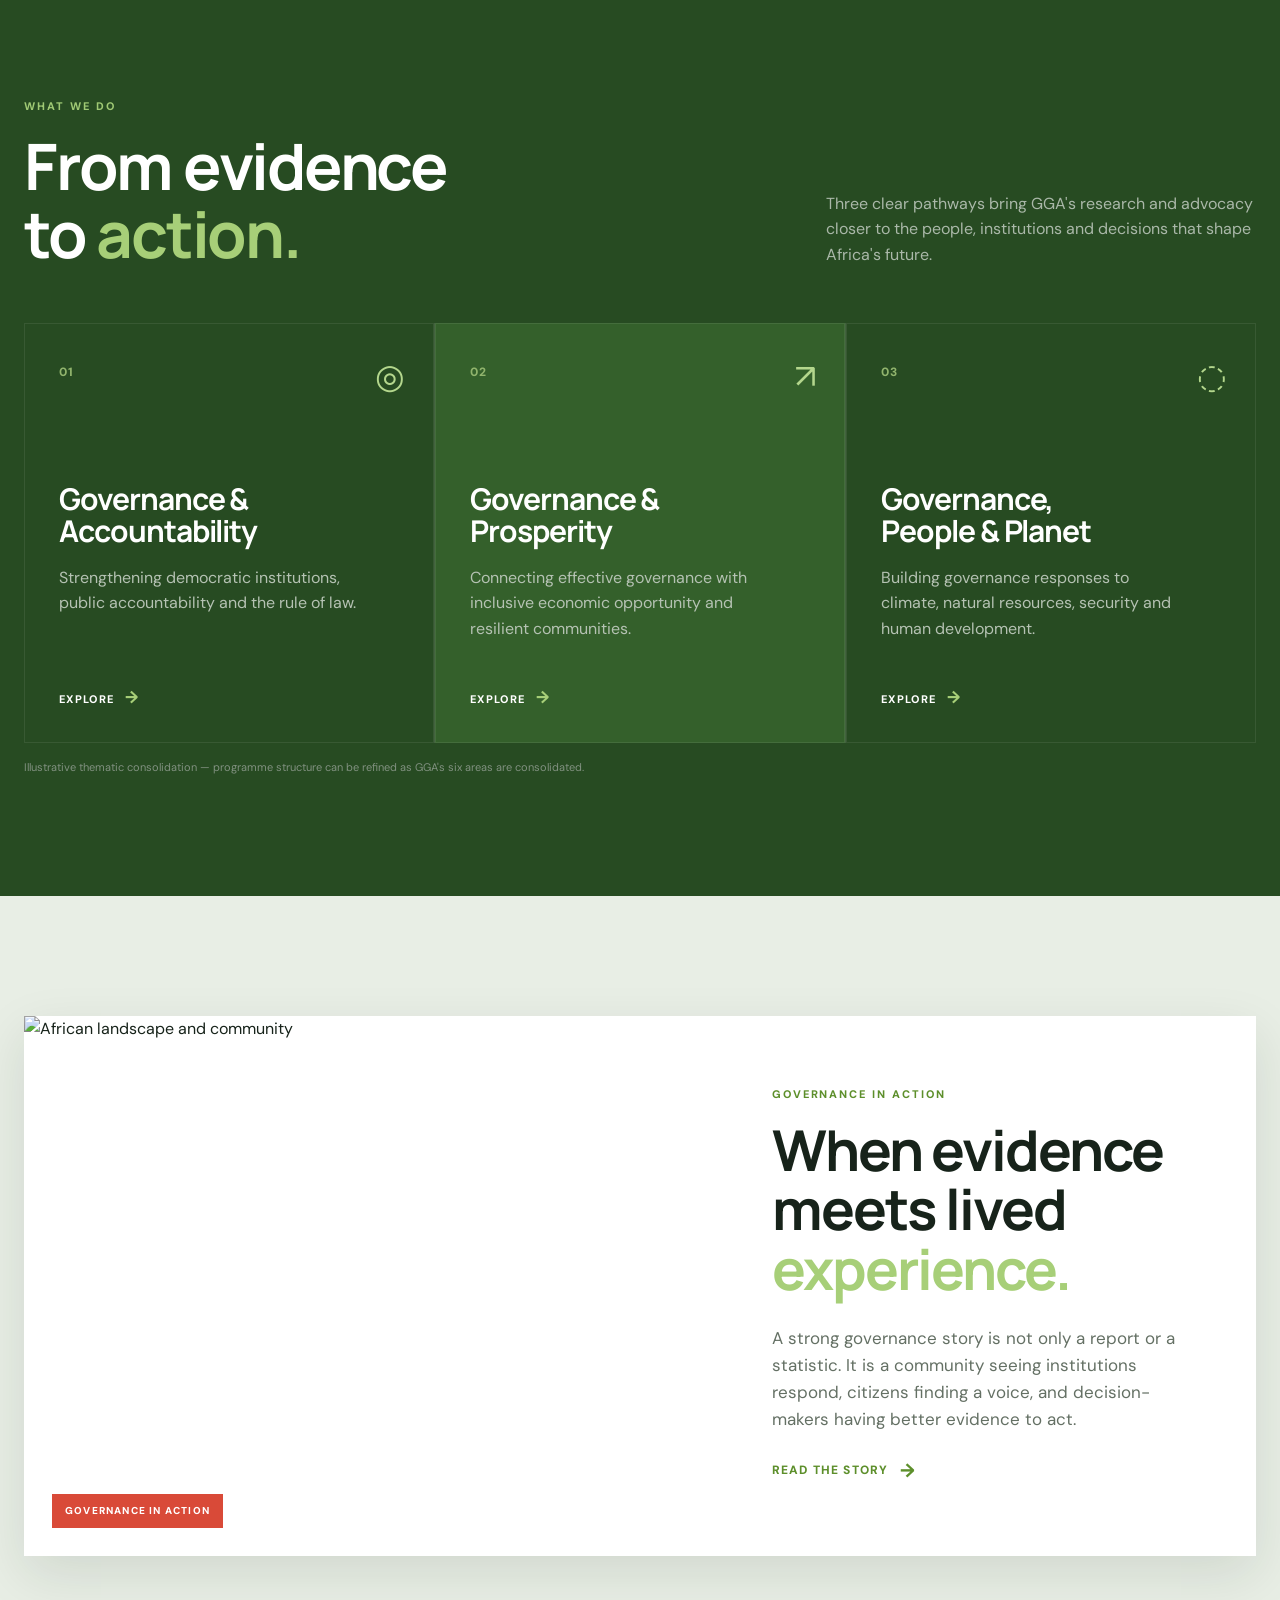
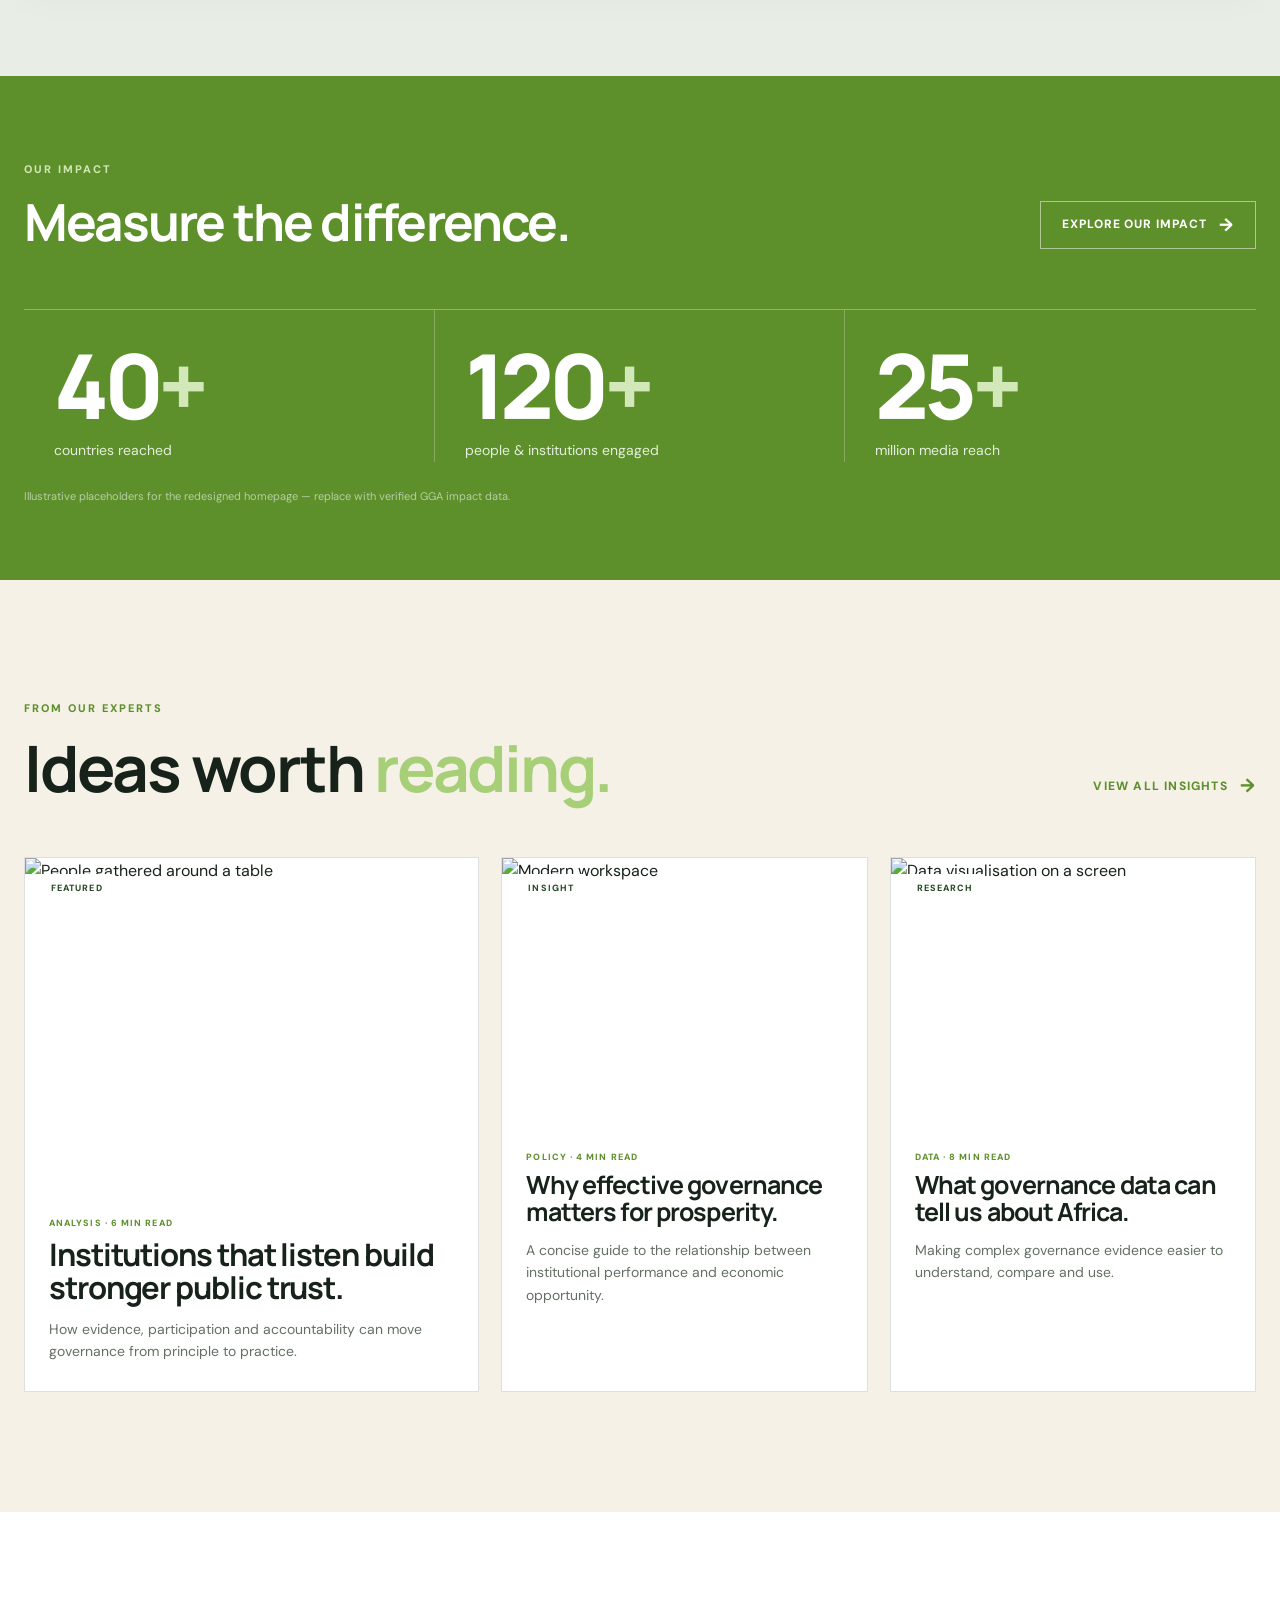
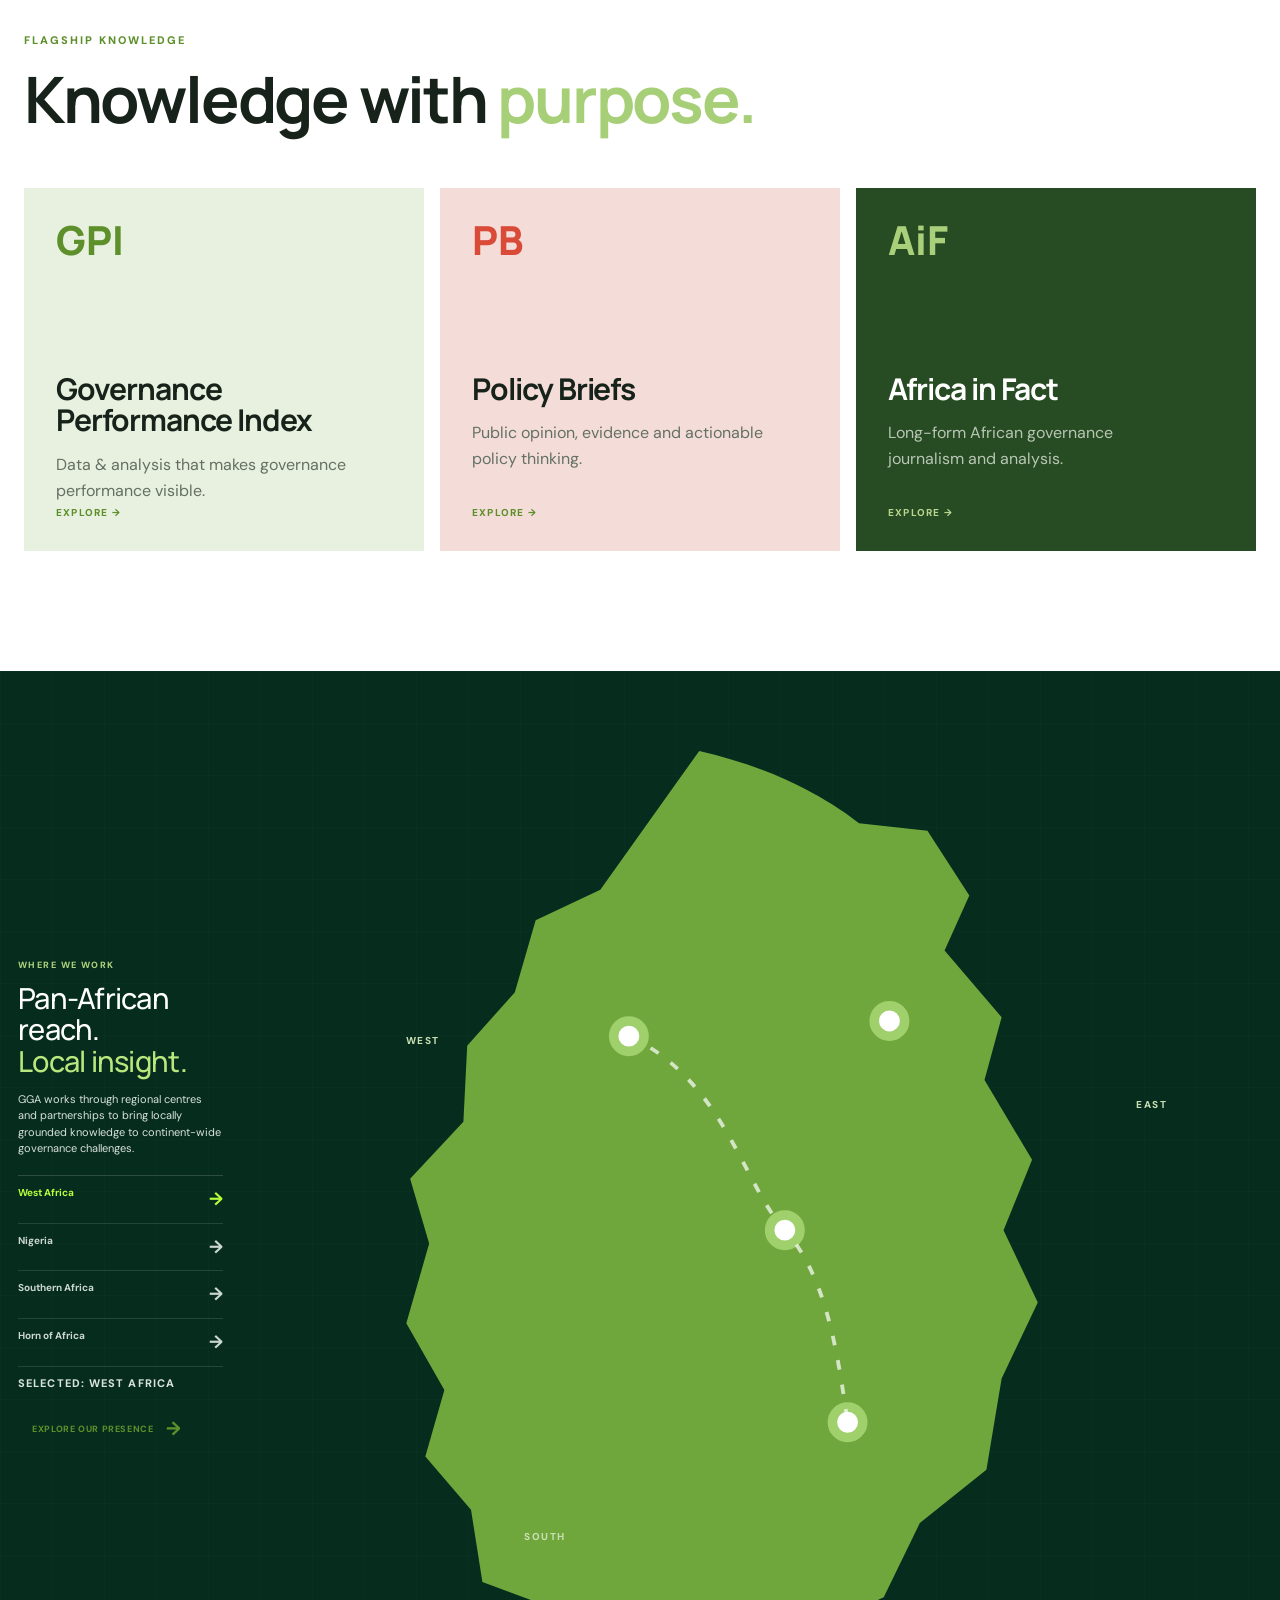
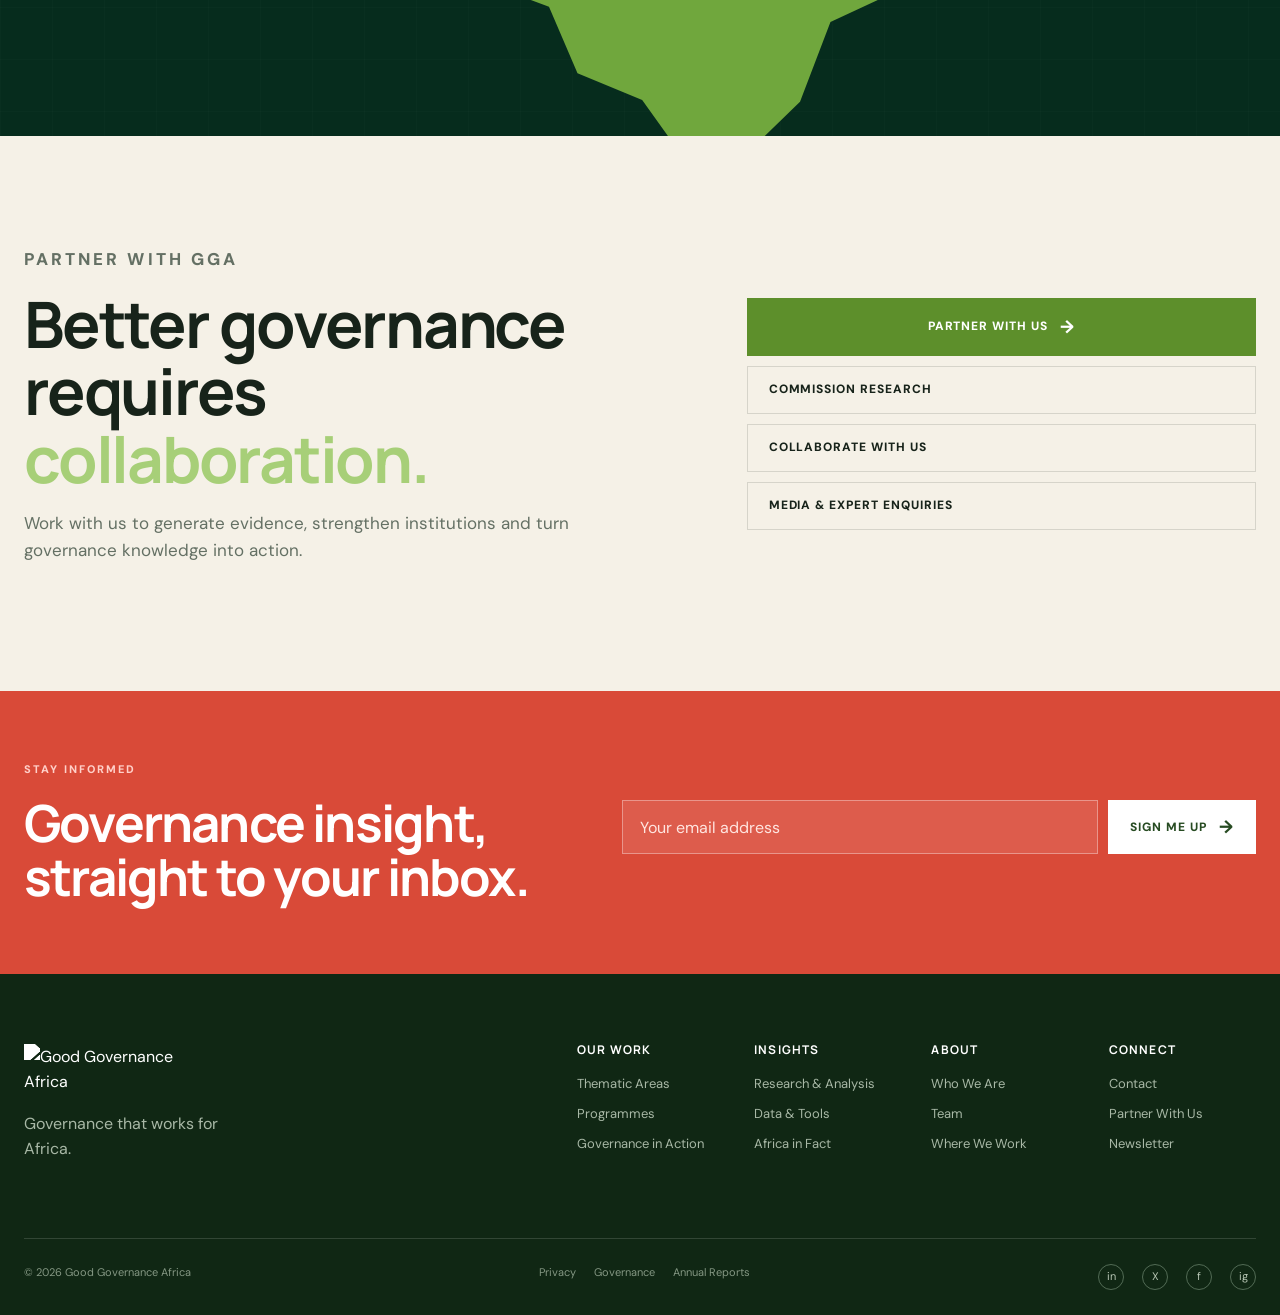
==== commit ea50999b: "Add files via upload" ====
--- a/index.html
+++ b/index.html
@@ -43,39 +43,46 @@
   </header>
 
   <main>
-    <section class="hero">
+    <section class="hero hero--map" id="home">
       <div class="hero__pattern" aria-hidden="true"></div>
-      <div class="container hero__grid">
+
+      <div class="container hero__grid hero__grid--map">
         <div class="hero__copy reveal">
           <p class="eyebrow">GOOD GOVERNANCE AFRICA</p>
           <h1>Governance<br><em>that works</em><br>for Africa.</h1>
+
           <p class="hero__lead">
             An independent African governance organisation working to strengthen
             governance systems and institutions across the continent.
           </p>
+
           <div class="button-row">
-            <a class="btn btn--primary" href="our-work.html">Explore our work <span>→</span></a>
-            <a class="btn btn--light" href="partner-with-us.html">Partner with us <span>→</span></a>
-          </div>
-        </div>
-
-        
+            <a class="btn btn--primary" href="our-work.html">
+              Explore our work <span>→</span>
+            </a>
+            <a class="btn btn--light" href="partner-with-us.html">
+              Partner with us <span>→</span>
+            </a>
+          </div>
+        </div>
+
         <div class="hero__visual reveal">
-  <div class="africa-art">
-
-  <div class="africa-map-wrap">
+          <div class="africa-art">
+            <div class="africa-map-wrap">
 <svg id="africa-map" xmlns="http://www.w3.org/2000/svg" viewBox="0 0 1000 1000" role="img" aria-label="Map of Africa">
 <desc>Geographic outline of Africa generated from Natural Earth low-resolution country boundary data.</desc>
-
 <g><path class="country" id="tanzania" data-index="0" tabindex="0" role="link" aria-label="Tanzania" d="M712.17,527.41 L714.26,528.77 L759.12,553.97 L759.96,561.15 L777.72,573.52 L772.01,588.76 L772.74,595.77 L780.66,600.28 L781.03,603.49 L777.62,610.97 L778.33,614.73 L777.52,620.64 L781.84,628.39 L786.96,640.59 L791.50,643.30 L791.50,643.30 L781.66,650.47 L768.13,655.27 L760.71,655.07 L756.30,658.78 L747.69,659.10 L744.46,660.66 L729.59,657.18 L720.29,658.18 L716.82,641.35 L712.63,635.58 L710.14,632.16 L698.01,629.85 L690.99,626.14 L683.13,624.06 L678.19,621.99 L673.03,618.84 L673.03,618.84 L666.35,603.25 L659.17,596.32 L656.70,589.14 L657.93,582.71 L655.71,571.33 L660.82,570.74 L665.31,566.26 L670.13,559.80 L673.18,557.22 L673.06,553.20 L670.40,550.39 L669.68,545.52 L669.68,545.52 L673.25,543.95 L673.97,536.67 L669.06,529.69 L673.40,528.21 L686.96,528.37 L712.17,527.41 Z"/><path class="country" id="western-sahara" data-index="1" tabindex="0" role="link" aria-label="Western Sahara" d="M185.51,173.50 L185.52,174.33 L185.28,176.72 L185.24,195.46 L144.64,194.82 L145.03,226.47 L133.44,227.58 L130.42,233.94 L132.76,251.80 L84.31,251.73 L81.61,255.85 L82.15,250.62 L82.36,250.64 L110.22,249.66 L111.71,245.20 L116.78,239.64 L120.86,222.56 L138.06,209.21 L143.88,193.61 L147.74,192.70 L151.77,183.06 L162.18,181.73 L166.66,183.34 L172.28,183.34 L176.26,180.52 L183.91,180.13 L183.63,173.50 L185.51,173.50 Z"/><path class="country" id="democratic-republic-of-the-congo" data-index="2" tabindex="0" role="link" aria-label="Democratic Republic of the Congo" d="M655.71,571.33 L657.93,582.71 L656.70,589.14 L659.17,596.32 L666.35,603.25 L673.03,618.84 L673.03,618.84 L668.15,617.58 L651.54,619.66 L648.22,621.14 L644.69,629.04 L647.46,634.50 L645.26,649.14 L643.73,661.56 L647.08,663.76 L655.72,668.58 L659.12,666.33 L660.15,679.67 L650.69,679.57 L645.60,672.76 L641.05,667.49 L631.57,665.76 L628.79,659.28 L621.23,663.18 L611.32,661.46 L607.18,655.84 L599.33,654.70 L593.53,655.00 L592.82,651.15 L588.55,650.84 L582.92,650.11 L575.26,651.96 L569.88,651.66 L566.82,652.79 L567.48,638.07 L563.35,633.48 L562.44,625.87 L564.27,618.41 L561.76,613.64 L561.53,605.86 L546.52,605.96 L547.60,601.51 L541.29,601.55 L540.62,603.70 L532.95,604.18 L529.84,611.39 L527.99,614.48 L521.15,612.74 L517.07,614.48 L508.89,615.48 L504.15,609.01 L501.31,605.01 L497.76,597.59 L494.71,588.37 L458.20,588.21 L453.86,589.69 L450.28,589.46 L445.17,591.12 L443.44,587.29 L446.58,585.98 L446.97,580.59 L448.99,577.41 L453.50,574.81 L456.75,576.07 L460.98,571.33 L467.72,571.45 L468.51,574.95 L473.13,577.15 L480.41,569.39 L487.62,563.35 L490.74,559.39 L490.33,549.21 L495.70,537.19 L501.37,530.82 L509.52,524.86 L510.94,520.91 L511.25,516.37 L513.26,512.08 L512.62,505.07 L514.16,494.11 L516.58,486.39 L520.28,479.77 L521.02,472.30 L522.13,463.67 L526.94,457.39 L533.57,453.41 L543.75,457.61 L551.63,462.18 L560.68,463.39 L569.91,465.81 L573.61,458.34 L575.31,457.38 L580.95,458.63 L594.72,452.45 L599.60,455.07 L603.61,454.70 L605.46,451.69 L610.06,450.63 L619.37,451.93 L627.30,452.21 L631.39,450.90 L638.88,461.12 L644.43,462.62 L647.75,460.54 L653.47,461.35 L660.36,458.74 L663.30,464.02 L674.19,472.24 L674.19,472.24 L673.44,486.71 L678.40,488.38 L674.42,492.78 L669.67,496.06 L664.94,502.51 L662.33,508.26 L661.64,518.20 L658.77,522.92 L658.67,532.25 L655.11,535.70 L654.65,543.06 L652.95,544.01 L651.81,550.78 L654.92,556.41 L655.71,571.33 Z"/><path class="country" id="somalia" data-index="3" tabindex="0" role="link" aria-label="Somalia" d="M807.20,536.48 L799.87,526.27 L799.73,481.21 L810.54,467.17 L813.92,463.27 L821.85,463.04 L832.88,454.32 L849.00,453.78 L883.96,416.64 L892.58,406.32 L898.17,398.72 L898.17,392.27 L898.17,379.79 L898.22,374.69 L898.29,374.49 L898.29,374.49 L902.25,374.24 L907.95,372.40 L914.51,371.16 L920.36,366.92 L925.05,366.89 L925.33,370.31 L924.19,377.51 L924.24,384.01 L921.63,388.48 L918.14,401.85 L912.18,415.67 L904.53,431.47 L893.92,449.60 L883.35,463.45 L868.81,480.33 L856.42,490.35 L837.92,502.63 L826.39,512.04 L812.85,527.03 L809.99,533.55 L807.20,536.48 Z"/><path class="country" id="kenya" data-index="4" tabindex="0" role="link" aria-label="Kenya" d="M777.72,573.52 L759.96,561.15 L759.12,553.97 L714.26,528.77 L712.17,527.41 L712.04,514.30 L715.58,509.28 L721.67,501.09 L726.17,492.08 L720.73,477.88 L719.29,471.67 L713.42,463.08 L721.03,455.69 L729.42,447.54 L735.84,449.61 L735.84,456.56 L740.07,460.63 L748.68,460.63 L764.34,471.13 L768.25,471.26 L771.15,470.92 L773.89,472.35 L782.14,473.32 L785.79,468.16 L797.10,462.99 L802.09,467.17 L810.54,467.17 L799.73,481.21 L799.87,526.27 L807.20,536.48 L798.53,541.42 L795.48,546.58 L790.84,547.49 L789.09,556.21 L785.11,561.20 L782.70,569.43 L777.72,573.52 Z"/><path class="country" id="sudan" data-index="5" tabindex="0" role="link" aria-label="Sudan" d="M596.66,413.85 L587.24,408.44 L582.95,404.88 L582.15,401.03 L584.16,395.88 L584.13,390.83 L576.99,383.10 L575.59,377.80 L575.74,374.81 L571.19,371.16 L571.05,363.98 L568.46,359.20 L564.12,359.92 L565.36,355.37 L568.57,350.22 L567.16,345.09 L571.23,341.30 L568.65,338.41 L571.92,330.77 L577.57,321.66 L588.24,322.52 L587.63,273.41 L587.78,268.22 L602.01,268.18 L602.01,243.48 L651.75,243.48 L699.75,243.48 L748.82,243.48 L752.81,255.62 L750.09,257.86 L751.89,270.60 L756.43,285.37 L761.15,288.41 L767.92,292.99 L761.66,300.05 L752.54,302.08 L748.65,305.87 L747.43,314.10 L742.10,332.28 L743.41,337.23 L741.44,347.85 L736.41,360.04 L728.95,366.17 L723.65,375.62 L722.40,380.68 L716.54,384.14 L712.88,397.09 L713.05,408.21 L712.90,398.57 L711.19,398.32 L711.40,392.16 L709.92,387.91 L703.55,383.03 L702.06,374.11 L703.55,364.98 L697.81,364.13 L696.96,366.89 L689.53,367.52 L692.50,371.14 L693.56,378.57 L686.77,385.37 L680.61,394.29 L674.24,395.56 L663.83,388.34 L659.16,390.89 L657.88,394.50 L651.51,396.83 L651.09,399.38 L638.77,399.38 L637.07,396.83 L628.15,396.41 L623.69,398.53 L620.29,397.47 L613.92,390.25 L611.79,386.85 L602.87,388.55 L599.48,394.29 L596.29,405.33 L592.04,407.67 L588.24,409.01 L596.66,413.85 Z"/><path class="country" id="chad" data-index="6" tabindex="0" role="link" aria-label="Chad" d="M587.63,273.41 L588.24,322.52 L577.57,321.66 L571.92,330.77 L568.65,338.41 L571.23,341.30 L567.16,345.09 L568.57,350.22 L565.36,355.37 L564.12,359.92 L568.46,359.20 L571.05,363.98 L571.19,371.16 L575.74,374.81 L575.59,377.80 L567.76,379.91 L561.48,384.92 L552.54,398.42 L540.89,404.15 L528.94,403.38 L525.46,404.52 L526.68,408.88 L520.23,413.20 L514.98,418.03 L499.40,422.76 L496.31,419.96 L494.26,419.72 L491.98,422.90 L481.75,423.83 L483.69,420.48 L479.79,411.95 L478.05,406.83 L472.66,404.73 L465.36,397.51 L468.04,391.67 L473.68,392.92 L477.17,392.04 L484.08,392.16 L477.35,380.91 L477.80,372.69 L476.98,364.48 L472.06,356.56 L473.29,350.73 L465.36,350.45 L465.39,342.49 L460.24,337.91 L465.58,321.61 L481.36,309.95 L482.01,293.86 L486.78,268.75 L489.47,263.43 L484.32,259.18 L484.12,255.25 L479.49,252.03 L476.46,232.80 L488.95,226.04 L538.29,249.72 L587.63,273.41 Z"/><path class="country" id="south-africa" data-index="7" tabindex="0" role="link" aria-label="South Africa" d="M494.93,869.20 L500.86,863.08 L505.75,866.47 L507.83,871.76 L513.38,872.66 L521.16,875.00 L527.81,874.09 L538.85,867.77 L538.86,822.08 L542.20,823.93 L549.54,835.69 L548.40,843.23 L551.16,847.57 L560.02,846.31 L566.21,840.79 L572.07,837.07 L575.09,831.14 L581.13,828.27 L586.34,829.78 L592.25,833.24 L602.32,833.85 L610.24,830.97 L611.49,827.11 L613.66,821.19 L620.39,820.20 L624.11,815.55 L628.23,807.31 L639.34,798.07 L656.85,788.96 L661.88,789.10 L667.87,791.19 L672.03,789.71 L678.61,790.94 L684.54,808.36 L687.76,817.15 L685.55,830.94 L686.61,835.38 L680.36,833.12 L676.79,834.00 L675.62,837.60 L672.24,842.25 L672.36,846.52 L679.74,853.23 L686.98,851.89 L689.50,846.40 L698.88,846.50 L695.79,855.51 L694.33,865.79 L691.13,871.37 L682.69,877.62 L680.27,879.41 L675.03,885.69 L671.58,892.05 L664.56,900.91 L650.58,913.68 L641.85,921.10 L632.50,926.73 L619.57,931.53 L613.27,932.17 L611.67,935.61 L604.15,933.78 L598.03,936.14 L584.62,933.75 L577.12,935.26 L572.00,934.61 L559.24,939.50 L548.68,941.46 L541.04,946.13 L535.41,946.43 L530.17,942.02 L525.99,941.79 L520.66,936.27 L520.08,937.98 L518.43,934.66 L518.50,927.40 L514.48,919.11 L518.48,916.86 L518.15,907.36 L510.05,895.79 L503.84,885.31 L503.82,885.27 L494.93,869.20 Z M651.23,873.89 L645.83,870.07 L640.05,872.60 L633.34,877.44 L626.75,885.27 L636.03,894.79 L640.45,893.56 L642.73,889.61 L649.62,887.67 L651.73,883.64 L655.52,877.62 L651.23,873.89 Z"/><path class="country" id="lesotho" data-index="8" tabindex="0" role="link" aria-label="Lesotho" d="M651.23,873.89 L655.52,877.62 L651.73,883.64 L649.62,887.67 L642.73,889.61 L640.45,893.56 L636.03,894.79 L626.75,885.27 L633.34,877.44 L640.05,872.60 L645.83,870.07 L651.23,873.89 Z"/><path class="country" id="zimbabwe" data-index="9" tabindex="0" role="link" aria-label="Zimbabwe" d="M678.61,790.94 L672.03,789.71 L667.87,791.19 L661.88,789.10 L656.85,788.96 L648.96,783.37 L639.39,781.47 L635.75,773.63 L635.72,769.26 L630.42,767.93 L616.42,754.34 L612.53,747.18 L610.04,744.98 L605.28,735.09 L619.11,736.44 L623.13,737.87 L627.31,737.58 L634.16,729.57 L644.92,719.40 L649.34,718.42 L650.85,714.14 L657.89,709.21 L667.26,707.51 L668.06,712.13 L678.38,711.88 L684.12,714.49 L686.78,717.55 L692.68,718.45 L699.10,722.43 L699.13,738.09 L696.72,746.66 L696.19,755.91 L698.17,759.57 L696.78,766.85 L694.91,767.98 L691.65,776.90 L678.61,790.94 Z"/><path class="country" id="botswana" data-index="10" tabindex="0" role="link" aria-label="Botswana" d="M656.85,788.96 L639.34,798.07 L628.23,807.31 L624.11,815.55 L620.39,820.20 L613.66,821.19 L611.49,827.11 L610.24,830.97 L602.32,833.85 L592.25,833.24 L586.34,829.78 L581.13,828.27 L575.09,831.14 L572.07,837.07 L566.21,840.79 L560.02,846.31 L551.16,847.57 L548.40,843.23 L549.54,835.69 L542.20,823.93 L538.86,822.08 L538.86,785.97 L551.05,785.54 L551.42,741.47 L560.63,741.06 L579.70,736.73 L584.43,741.83 L592.33,736.98 L596.08,736.95 L603.06,734.16 L605.28,735.09 L610.04,744.98 L612.53,747.18 L616.42,754.34 L630.42,767.93 L635.72,769.26 L635.75,773.63 L639.39,781.47 L648.96,783.37 L656.85,788.96 Z"/><path class="country" id="namibia" data-index="11" tabindex="0" role="link" aria-label="Namibia" d="M538.86,822.08 L538.85,867.77 L527.81,874.09 L521.16,875.00 L513.38,872.66 L507.83,871.76 L505.75,866.47 L500.86,863.08 L494.93,869.20 L485.74,859.85 L480.90,850.82 L478.17,838.77 L475.12,829.81 L470.97,810.76 L470.70,795.96 L469.11,789.21 L464.30,784.11 L457.91,773.89 L451.41,759.05 L448.71,751.28 L438.64,739.20 L437.89,729.71 L443.85,727.36 L451.25,725.25 L459.27,725.62 L466.65,731.21 L468.52,730.34 L518.67,729.81 L527.24,735.74 L557.19,737.49 L579.93,732.45 L590.06,729.63 L598.08,730.35 L602.96,733.14 L603.06,734.16 L596.08,736.95 L592.33,736.98 L584.43,741.83 L579.70,736.73 L560.63,741.06 L551.42,741.47 L551.05,785.54 L538.86,785.97 L538.86,822.08 Z"/><path class="country" id="senegal" data-index="12" tabindex="0" role="link" aria-label="Senegal" d="M85.94,347.46 L80.84,337.83 L74.67,333.43 L80.11,331.08 L86.10,322.39 L89.04,316.04 L93.28,312.07 L99.43,313.14 L105.46,310.44 L112.37,310.31 L118.28,313.94 L126.50,317.22 L133.98,326.32 L142.15,334.82 L142.71,342.52 L145.15,349.60 L149.78,353.08 L150.84,357.86 L150.27,361.71 L148.49,362.41 L141.74,361.43 L140.81,362.81 L138.08,363.09 L129.19,360.07 L123.22,359.94 L100.36,359.42 L97.04,360.82 L92.94,360.42 L86.39,362.43 L84.36,352.95 L95.62,353.21 L98.59,351.48 L100.81,351.38 L105.40,348.52 L110.70,351.13 L116.08,351.35 L121.43,348.57 L118.93,345.00 L114.85,347.08 L111.02,347.02 L106.13,343.98 L102.21,344.18 L99.42,347.11 L85.94,347.46 Z"/><path class="country" id="mali" data-index="13" tabindex="0" role="link" aria-label="Mali" d="M150.27,361.71 L150.84,357.86 L149.78,353.08 L145.15,349.60 L142.71,342.52 L142.15,334.82 L146.31,332.56 L148.39,325.28 L152.31,324.99 L160.95,328.44 L167.93,325.99 L172.71,326.81 L174.57,324.06 L224.21,323.87 L226.96,315.21 L224.82,313.69 L218.85,260.29 L212.87,206.90 L231.81,206.68 L273.54,233.67 L315.28,260.66 L318.22,266.46 L325.92,270.00 L331.65,272.01 L331.79,279.88 L345.51,278.67 L345.55,307.16 L338.78,315.43 L337.73,323.05 L326.74,325.01 L309.86,326.08 L305.29,330.47 L297.36,330.96 L289.42,331.02 L286.34,328.64 L279.53,330.40 L267.96,335.54 L265.60,339.40 L256.00,344.95 L254.32,348.13 L249.14,350.65 L243.15,348.98 L239.76,352.00 L237.95,360.48 L228.13,370.73 L228.41,374.93 L225.04,380.17 L225.86,387.35 L220.75,389.18 L217.86,390.75 L215.95,385.45 L212.38,386.85 L210.24,386.61 L207.97,390.22 L198.41,390.12 L194.99,388.26 L193.37,389.38 L189.60,385.82 L190.25,382.13 L188.71,380.69 L186.07,381.91 L186.55,377.88 L189.09,374.70 L184.02,369.51 L182.55,366.10 L179.80,363.38 L177.32,363.06 L174.35,364.79 L170.35,366.45 L166.96,369.12 L161.66,368.14 L158.23,364.99 L156.18,364.58 L152.95,366.23 L150.99,366.24 L150.27,361.71 Z"/><path class="country" id="mauritania" data-index="14" tabindex="0" role="link" aria-label="Mauritania" d="M81.61,255.85 L84.31,251.73 L132.76,251.80 L130.42,233.94 L133.44,227.58 L145.03,226.47 L144.64,194.82 L185.24,195.46 L185.28,176.72 L231.81,206.68 L212.87,206.90 L218.85,260.29 L224.82,313.69 L226.96,315.21 L224.21,323.87 L174.57,324.06 L172.71,326.81 L167.93,325.99 L160.95,328.44 L152.31,324.99 L148.39,325.28 L146.31,332.56 L142.15,334.82 L133.98,326.32 L126.50,317.22 L118.28,313.94 L112.37,310.31 L105.46,310.44 L99.43,313.14 L93.28,312.07 L89.04,316.04 L87.97,309.37 L91.42,303.27 L92.96,291.62 L91.59,279.40 L90.10,273.25 L91.33,267.08 L88.14,261.20 L81.61,255.85 Z"/><path class="country" id="benin" data-index="15" tabindex="0" role="link" aria-label="Benin" d="M326.02,438.22 L315.80,439.67 L312.75,431.13 L313.31,402.72 L310.82,400.17 L310.35,394.10 L306.05,389.77 L302.27,386.11 L303.85,379.60 L308.10,378.20 L310.62,372.79 L316.67,371.63 L319.37,367.94 L323.53,364.31 L327.96,364.28 L337.40,371.40 L336.91,375.51 L339.70,382.85 L337.26,387.83 L338.56,391.16 L332.56,398.81 L328.75,402.61 L326.42,410.41 L326.73,418.28 L326.02,438.22 Z"/><path class="country" id="niger" data-index="16" tabindex="0" role="link" aria-label="Niger" d="M476.46,232.80 L479.49,252.03 L484.12,255.25 L484.32,259.18 L489.47,263.43 L486.78,268.75 L482.01,293.86 L481.36,309.95 L465.58,321.61 L460.24,337.91 L465.39,342.49 L465.36,350.45 L473.29,350.73 L472.06,356.56 L468.56,357.27 L468.17,361.21 L465.87,361.48 L457.49,347.94 L454.59,347.45 L444.92,354.36 L435.34,350.75 L428.68,350.03 L425.11,351.77 L417.86,351.39 L410.56,356.67 L404.25,356.97 L389.28,350.57 L383.41,353.61 L377.10,353.40 L372.46,348.73 L360.06,344.11 L346.76,345.58 L343.54,348.25 L341.80,355.37 L338.25,360.35 L337.40,371.40 L327.96,364.28 L323.53,364.31 L319.37,367.94 L319.65,359.46 L305.39,356.66 L305.00,350.67 L298.04,342.59 L296.38,336.96 L297.36,330.96 L305.29,330.47 L309.86,326.08 L326.74,325.01 L337.73,323.05 L338.78,315.43 L345.55,307.16 L345.51,278.67 L362.96,273.15 L398.78,248.85 L441.17,225.27 L460.74,230.60 L467.70,237.40 L476.46,232.80 Z"/><path class="country" id="nigeria" data-index="17" tabindex="0" role="link" aria-label="Nigeria" d="M326.02,438.22 L326.73,418.28 L326.42,410.41 L328.75,402.61 L332.56,398.81 L338.56,391.16 L337.26,387.83 L339.70,382.85 L336.91,375.51 L337.40,371.40 L338.25,360.35 L341.80,355.37 L343.54,348.25 L346.76,345.58 L360.06,344.11 L372.46,348.73 L377.10,353.40 L383.41,353.61 L389.28,350.57 L404.25,356.97 L410.56,356.67 L417.86,351.39 L425.11,351.77 L428.68,350.03 L435.34,350.75 L444.92,354.36 L454.59,347.45 L457.49,347.94 L465.87,361.48 L468.17,361.21 L473.06,366.14 L471.72,368.37 L471.06,372.49 L460.64,382.06 L457.37,389.95 L455.62,396.38 L453.00,399.14 L450.50,407.80 L443.89,412.90 L441.97,419.16 L439.19,424.14 L438.03,429.28 L429.54,433.45 L422.59,428.37 L417.90,428.57 L410.53,435.81 L406.95,435.93 L401.06,447.86 L397.88,456.62 L385.04,461.07 L380.34,460.42 L375.59,463.19 L365.69,462.92 L359.07,455.18 L354.99,446.23 L346.23,438.08 L336.94,438.23 L326.02,438.22 Z"/><path class="country" id="cameroon" data-index="18" tabindex="0" role="link" aria-label="Cameroon" d="M472.06,356.56 L476.98,364.48 L477.80,372.69 L477.35,380.91 L484.08,392.16 L477.17,392.04 L473.68,392.92 L468.04,391.67 L465.36,397.51 L472.66,404.73 L478.05,406.83 L479.79,411.95 L483.69,420.48 L481.75,423.83 L475.53,436.37 L472.56,438.62 L471.61,448.21 L472.84,453.42 L471.84,457.10 L477.69,463.57 L478.74,468.01 L483.31,474.39 L488.97,478.37 L489.52,484.02 L490.83,487.60 L489.94,494.28 L480.11,491.36 L470.10,488.09 L454.49,487.61 L452.95,486.93 L445.63,488.53 L438.11,486.87 L432.23,487.68 L412.10,487.40 L413.90,477.63 L409.07,469.45 L403.42,467.35 L400.91,461.81 L397.74,460.04 L397.88,456.62 L401.06,447.86 L406.95,435.93 L410.53,435.81 L417.90,428.57 L422.59,428.37 L429.54,433.45 L438.03,429.28 L439.19,424.14 L441.97,419.16 L443.89,412.90 L450.50,407.80 L453.00,399.14 L455.62,396.38 L457.37,389.95 L460.64,382.06 L471.06,372.49 L471.72,368.37 L473.06,366.14 L468.17,361.21 L468.56,357.27 L472.06,356.56 Z"/><path class="country" id="togo" data-index="19" tabindex="0" role="link" aria-label="Togo" d="M303.85,379.60 L302.27,386.11 L306.05,389.77 L310.35,394.10 L310.82,400.17 L313.31,402.72 L312.75,431.13 L315.80,439.67 L305.83,442.31 L303.07,437.96 L299.78,430.11 L298.79,423.96 L301.53,412.82 L298.42,408.30 L297.25,398.56 L297.27,389.57 L292.10,383.19 L293.01,379.34 L303.85,379.60 Z"/><path class="country" id="ghana" data-index="20" tabindex="0" role="link" aria-label="Ghana" d="M293.01,379.34 L292.10,383.19 L297.27,389.57 L297.25,398.56 L298.42,408.30 L301.53,412.82 L298.79,423.96 L299.78,430.11 L303.07,437.96 L305.83,442.31 L286.44,449.55 L279.56,453.79 L268.41,457.38 L257.38,453.87 L257.95,448.98 L252.58,438.33 L255.81,424.36 L261.02,413.96 L257.74,396.36 L256.05,387.05 L256.34,380.03 L277.83,379.44 L283.30,380.35 L287.29,378.35 L293.01,379.34 Z"/><path class="country" id="cote-divoire" data-index="21" tabindex="0" role="link" aria-label="Côte d’Ivoire" d="M193.37,389.38 L194.99,388.26 L198.41,390.12 L207.97,390.22 L210.24,386.61 L212.38,386.85 L215.95,385.45 L217.86,390.75 L220.75,389.18 L225.86,387.35 L231.42,390.05 L233.58,394.14 L239.15,396.75 L243.47,393.64 L249.27,393.17 L257.74,396.36 L261.02,413.96 L255.81,424.36 L252.58,438.33 L257.95,448.98 L257.38,453.87 L251.76,453.99 L243.12,451.57 L235.19,451.72 L220.54,453.87 L211.95,457.45 L199.70,461.98 L197.31,461.66 L198.26,451.47 L199.44,449.92 L199.06,445.05 L193.82,439.86 L189.89,439.04 L186.29,435.64 L188.98,430.14 L187.74,424.16 L188.31,420.57 L190.27,420.55 L191.00,415.16 L190.05,412.77 L191.23,411.05 L195.82,409.56 L192.77,399.66 L189.91,394.54 L190.91,390.34 L193.37,389.38 Z"/><path class="country" id="guinea" data-index="22" tabindex="0" role="link" aria-label="Guinea" d="M123.22,359.94 L129.19,360.07 L138.08,363.09 L140.81,362.81 L141.74,361.43 L148.49,362.41 L150.27,361.71 L150.99,366.24 L152.95,366.23 L156.18,364.58 L158.23,364.99 L161.66,368.14 L166.96,369.12 L170.35,366.45 L174.35,364.79 L177.32,363.06 L179.80,363.38 L182.55,366.10 L184.02,369.51 L189.09,374.70 L186.55,377.88 L186.07,381.91 L188.71,380.69 L190.25,382.13 L189.60,385.82 L193.37,389.38 L190.91,390.34 L189.91,394.54 L192.77,399.66 L195.82,409.56 L191.23,411.05 L190.05,412.77 L191.00,415.16 L190.27,420.55 L188.31,420.57 L184.81,420.25 L182.29,425.23 L178.79,425.17 L176.38,422.53 L177.20,417.57 L172.03,409.99 L168.80,411.38 L166.16,411.66 L162.75,412.37 L162.89,407.83 L160.90,404.59 L161.30,401.00 L158.62,395.80 L155.18,391.37 L145.28,391.36 L142.40,393.69 L138.99,393.97 L136.88,396.64 L135.45,400.07 L128.84,405.51 L123.41,398.19 L118.60,393.35 L115.43,391.74 L112.34,389.28 L110.94,383.82 L109.13,381.09 L105.53,379.07 L111.03,373.04 L114.79,373.27 L118.01,371.19 L120.74,371.17 L122.69,369.53 L121.64,365.43 L122.99,364.14 L123.22,359.94 Z"/><path class="country" id="guinea-bissau" data-index="23" tabindex="0" role="link" aria-label="Guinea-Bissau" d="M86.39,362.43 L92.94,360.42 L97.04,360.82 L100.36,359.42 L123.22,359.94 L122.99,364.14 L121.64,365.43 L122.69,369.53 L120.74,371.17 L118.01,371.19 L114.79,373.27 L111.03,373.04 L105.53,379.07 L98.93,373.89 L93.72,373.08 L90.88,369.59 L90.95,367.71 L87.18,365.08 L86.39,362.43 Z"/><path class="country" id="liberia" data-index="24" tabindex="0" role="link" aria-label="Liberia" d="M188.31,420.57 L187.74,424.16 L188.98,430.14 L186.29,435.64 L189.89,439.04 L193.82,439.86 L199.06,445.05 L199.44,449.92 L198.26,451.47 L197.31,461.66 L194.07,461.77 L181.31,455.87 L170.07,446.45 L159.53,439.68 L151.20,431.70 L154.16,427.74 L154.81,424.15 L160.40,417.43 L166.16,411.66 L168.80,411.38 L172.03,409.99 L177.20,417.57 L176.38,422.53 L178.79,425.17 L182.29,425.23 L184.81,420.25 L188.31,420.57 Z"/><path class="country" id="sierra-leone" data-index="25" tabindex="0" role="link" aria-label="Sierra Leone" d="M128.84,405.51 L135.45,400.07 L136.88,396.64 L138.99,393.97 L142.40,393.69 L145.28,391.36 L155.18,391.37 L158.62,395.80 L161.30,401.00 L160.90,404.59 L162.89,407.83 L162.75,412.37 L166.16,411.66 L160.40,417.43 L154.81,424.15 L154.16,427.74 L151.20,431.70 L147.87,430.78 L138.96,425.80 L132.52,419.17 L130.35,414.65 L128.84,405.51 Z"/><path class="country" id="burkina-faso" data-index="26" tabindex="0" role="link" aria-label="Burkina Faso" d="M225.86,387.35 L225.04,380.17 L228.41,374.93 L228.13,370.73 L237.95,360.48 L239.76,352.00 L243.15,348.98 L249.14,350.65 L254.32,348.13 L256.00,344.95 L265.60,339.40 L267.96,335.54 L279.53,330.40 L286.34,328.64 L289.42,331.02 L297.36,330.96 L296.38,336.96 L298.04,342.59 L305.00,350.67 L305.39,356.66 L319.65,359.46 L319.37,367.94 L316.67,371.63 L310.62,372.79 L308.10,378.20 L303.85,379.60 L293.01,379.34 L287.29,378.35 L283.30,380.35 L277.83,379.44 L256.34,380.03 L256.05,387.05 L257.74,396.36 L249.27,393.17 L243.47,393.64 L239.15,396.75 L233.58,394.14 L231.42,390.05 L225.86,387.35 Z"/><path class="country" id="central-african-republic" data-index="27" tabindex="0" role="link" aria-label="Central African Republic" d="M631.39,450.90 L627.30,452.21 L619.37,451.93 L610.06,450.63 L605.46,451.69 L603.61,454.70 L599.60,455.07 L594.72,452.45 L580.95,458.63 L575.31,457.38 L573.61,458.34 L569.91,465.81 L560.68,463.39 L551.63,462.18 L543.75,457.61 L533.57,453.41 L526.94,457.39 L522.13,463.67 L521.02,472.30 L513.06,471.61 L504.68,469.53 L497.31,476.09 L490.83,487.60 L489.52,484.02 L488.97,478.37 L483.31,474.39 L478.74,468.01 L477.69,463.57 L471.84,457.10 L472.84,453.42 L471.61,448.21 L472.56,438.62 L475.53,436.37 L481.75,423.83 L491.98,422.90 L494.26,419.72 L496.31,419.96 L499.40,422.76 L514.98,418.03 L520.23,413.20 L526.68,408.88 L525.46,404.52 L528.94,403.38 L540.89,404.15 L552.54,398.42 L561.48,384.92 L567.76,379.91 L575.59,377.80 L576.99,383.10 L584.13,390.83 L584.16,395.88 L582.15,401.03 L582.95,404.88 L587.24,408.44 L596.66,413.85 L603.43,418.85 L603.55,422.87 L611.87,429.31 L617.02,434.66 L620.15,442.08 L629.40,446.98 L631.39,450.90 Z"/><path class="country" id="republic-of-the-congo" data-index="28" tabindex="0" role="link" aria-label="Republic of the Congo" d="M521.02,472.30 L520.28,479.77 L516.58,486.39 L514.16,494.11 L512.62,505.07 L513.26,512.08 L511.25,516.37 L510.94,520.91 L509.52,524.86 L501.37,530.82 L495.70,537.19 L490.33,549.21 L490.74,559.39 L487.62,563.35 L480.41,569.39 L473.13,577.15 L468.51,574.95 L467.72,571.45 L460.98,571.33 L456.75,576.07 L453.50,574.81 L448.86,570.56 L445.12,572.64 L440.13,577.98 L429.97,564.88 L439.39,558.05 L434.72,549.87 L438.96,546.76 L447.31,545.24 L448.30,539.76 L454.91,545.70 L465.83,546.22 L469.62,540.38 L471.19,532.15 L469.84,522.49 L463.98,515.18 L469.34,500.85 L466.25,498.39 L457.05,499.40 L453.59,493.00 L454.49,487.61 L470.10,488.09 L480.11,491.36 L489.94,494.28 L490.83,487.60 L497.31,476.09 L504.68,469.53 L513.06,471.61 L521.02,472.30 Z"/><path class="country" id="gabon" data-index="29" tabindex="0" role="link" aria-label="Gabon" d="M432.23,487.68 L438.11,486.87 L445.63,488.53 L452.95,486.93 L454.49,487.61 L453.59,493.00 L457.05,499.40 L466.25,498.39 L469.34,500.85 L463.98,515.18 L469.84,522.49 L471.19,532.15 L469.62,540.38 L465.83,546.22 L454.91,545.70 L448.30,539.76 L447.31,545.24 L438.96,546.76 L434.72,549.87 L439.39,558.05 L429.97,564.88 L417.25,552.39 L409.08,542.18 L401.57,529.40 L401.96,525.29 L404.66,521.34 L407.67,512.33 L410.16,503.16 L414.34,502.44 L432.33,502.57 L432.23,487.68 Z"/><path class="country" id="equatorial-guinea" data-index="30" tabindex="0" role="link" aria-label="Equatorial Guinea" d="M412.10,487.40 L432.23,487.68 L432.33,502.57 L414.34,502.44 L410.16,503.16 L407.85,501.29 L412.10,487.40 Z"/><path class="country" id="zambia" data-index="31" tabindex="0" role="link" aria-label="Zambia" d="M673.03,618.84 L678.19,621.99 L683.13,624.06 L690.99,626.14 L698.01,629.85 L703.85,635.37 L706.99,645.87 L704.89,649.23 L702.40,659.26 L704.78,669.51 L700.88,673.81 L697.13,685.31 L703.63,688.51 L666.09,698.71 L667.26,707.51 L657.89,709.21 L650.85,714.14 L649.34,718.42 L644.92,719.40 L634.16,729.57 L627.31,737.58 L623.13,737.87 L619.11,736.44 L605.28,735.09 L603.06,734.16 L602.96,733.14 L598.08,730.35 L590.06,729.63 L579.93,732.45 L571.86,724.72 L563.51,714.60 L564.08,675.23 L589.84,675.39 L588.79,671.12 L590.63,666.48 L588.45,660.68 L589.86,654.68 L588.55,650.84 L592.82,651.15 L593.53,655.00 L599.33,654.70 L607.18,655.84 L611.32,661.46 L621.23,663.18 L628.79,659.28 L631.57,665.76 L641.05,667.49 L645.60,672.76 L650.69,679.57 L660.15,679.67 L659.12,666.33 L655.72,668.58 L647.08,663.76 L643.73,661.56 L645.26,649.14 L647.46,634.50 L644.69,629.04 L648.22,621.14 L651.54,619.66 L668.15,617.58 L673.03,618.84 Z"/><path class="country" id="malawi" data-index="32" tabindex="0" role="link" aria-label="Malawi" d="M698.01,629.85 L710.14,632.16 L712.63,635.58 L716.82,641.35 L720.29,658.18 L716.82,667.58 L720.29,683.66 L724.58,683.48 L729.04,687.47 L734.23,696.42 L735.28,712.33 L729.92,714.93 L726.15,723.52 L718.07,715.87 L717.16,707.15 L719.76,701.40 L719.04,696.44 L714.16,693.31 L710.76,694.45 L703.63,688.51 L697.13,685.31 L700.88,673.81 L704.78,669.51 L702.40,659.26 L704.89,649.23 L706.99,645.87 L703.85,635.37 L698.01,629.85 Z"/><path class="country" id="mozambique" data-index="33" tabindex="0" role="link" aria-label="Mozambique" d="M720.29,658.18 L729.59,657.18 L744.46,660.66 L747.69,659.10 L756.30,658.78 L760.71,655.07 L768.13,655.27 L781.66,650.47 L791.50,643.30 L791.50,643.30 L791.50,643.30 L793.51,648.84 L793.00,661.17 L794.53,672.02 L795.01,691.36 L797.18,697.42 L793.49,706.26 L788.69,714.85 L780.82,722.52 L769.50,727.22 L755.56,733.23 L741.58,746.51 L736.82,748.77 L728.18,757.56 L723.09,760.42 L722.04,769.24 L727.91,778.61 L730.35,785.86 L730.50,789.57 L732.69,788.95 L732.34,801.08 L730.33,806.83 L733.24,808.95 L731.40,814.09 L726.23,818.49 L716.03,822.68 L701.15,829.37 L695.72,833.95 L696.78,839.16 L699.95,839.99 L698.88,846.50 L689.50,846.40 L688.44,840.93 L686.61,835.38 L685.55,830.94 L687.76,817.15 L684.54,808.36 L678.61,790.94 L691.65,776.90 L694.91,767.98 L696.78,766.85 L698.17,759.57 L696.19,755.91 L696.72,746.66 L699.13,738.09 L699.10,722.43 L692.68,718.45 L686.78,717.55 L684.12,714.49 L678.38,711.88 L668.06,712.13 L667.26,707.51 L666.09,698.71 L703.63,688.51 L710.76,694.45 L714.16,693.31 L719.04,696.44 L719.76,701.40 L717.16,707.15 L718.07,715.87 L726.15,723.52 L729.92,714.93 L735.28,712.33 L734.23,696.42 L729.04,687.47 L724.58,683.48 L720.29,683.66 L716.82,667.58 L720.29,658.18 Z"/><path class="country" id="eswatini" data-index="34" tabindex="0" role="link" aria-label="Eswatini" d="M689.50,846.40 L686.98,851.89 L679.74,853.23 L672.36,846.52 L672.24,842.25 L675.62,837.60 L676.79,834.00 L680.36,833.12 L686.61,835.38 L688.44,840.93 L689.50,846.40 Z"/><path class="country" id="angola" data-index="35" tabindex="0" role="link" aria-label="Angola" d="M453.50,574.81 L448.99,577.41 L446.97,580.59 L446.58,585.98 L443.44,587.29 L440.13,577.98 L445.12,572.64 L448.86,570.56 L453.50,574.81 Z M445.17,591.12 L450.28,589.46 L453.86,589.69 L458.20,588.21 L494.71,588.37 L497.76,597.59 L501.31,605.01 L504.15,609.01 L508.89,615.48 L517.07,614.48 L521.15,612.74 L527.99,614.48 L529.84,611.39 L532.95,604.18 L540.62,603.70 L541.29,601.55 L547.60,601.51 L546.52,605.96 L561.53,605.86 L561.76,613.64 L564.27,618.41 L562.44,625.87 L563.35,633.48 L567.48,638.07 L566.82,652.79 L569.88,651.66 L575.26,651.96 L582.92,650.11 L588.55,650.84 L589.86,654.68 L588.45,660.68 L590.63,666.48 L588.79,671.12 L589.84,675.39 L564.08,675.23 L563.51,714.60 L571.86,724.72 L579.93,732.45 L557.19,737.49 L527.24,735.74 L518.67,729.81 L468.52,730.34 L466.65,731.21 L459.27,725.62 L451.25,725.25 L443.85,727.36 L437.89,729.71 L436.73,721.93 L438.44,711.05 L442.71,699.73 L443.35,694.42 L447.37,683.26 L450.32,678.19 L457.42,670.10 L461.39,664.59 L462.69,655.43 L462.04,648.42 L458.34,643.99 L455.05,636.49 L452.01,629.07 L452.67,626.49 L456.48,621.59 L452.72,609.64 L450.19,601.36 L443.99,593.53 L445.17,591.12 Z"/><path class="country" id="burundi" data-index="36" tabindex="0" role="link" aria-label="Burundi" d="M669.68,545.52 L670.40,550.39 L673.06,553.20 L673.18,557.22 L670.13,559.80 L665.31,566.26 L660.82,570.74 L655.71,571.33 L654.92,556.41 L651.81,550.78 L659.32,551.75 L663.11,544.71 L669.68,545.52 Z"/><path class="country" id="madagascar" data-index="37" tabindex="0" role="link" aria-label="Madagascar" d="M905.66,669.93 L908.94,675.19 L912.00,683.36 L914.00,698.25 L917.20,704.03 L915.97,709.97 L913.78,713.61 L909.58,706.36 L907.25,710.02 L909.61,719.18 L908.52,724.43 L905.10,727.29 L904.32,737.77 L899.45,752.19 L893.35,769.24 L885.71,792.68 L880.97,809.88 L875.37,824.23 L865.31,827.16 L854.51,832.39 L847.39,829.23 L837.57,824.80 L834.15,818.28 L833.34,807.31 L828.98,797.44 L827.85,788.54 L830.06,779.62 L835.76,777.48 L835.79,773.36 L841.71,763.99 L842.82,756.11 L839.95,750.25 L837.61,742.45 L836.62,731.05 L840.94,724.13 L842.60,716.28 L848.77,715.82 L855.67,713.29 L860.25,711.05 L865.68,710.88 L872.73,703.83 L882.91,696.21 L886.63,689.99 L884.94,684.70 L890.20,686.19 L897.02,677.59 L897.24,670.15 L901.34,664.62 L905.66,669.93 Z"/><path class="country" id="gambia" data-index="38" tabindex="0" role="link" aria-label="The Gambia" d="M85.94,347.46 L99.42,347.11 L102.21,344.18 L106.13,343.98 L111.02,347.02 L114.85,347.08 L118.93,345.00 L121.43,348.57 L116.08,351.35 L110.70,351.13 L105.40,348.52 L100.81,351.38 L98.59,351.48 L95.62,353.21 L84.36,352.95 L85.94,347.46 Z"/><path class="country" id="tunisia" data-index="39" tabindex="0" role="link" aria-label="Tunisia" d="M410.03,140.70 L404.75,118.49 L397.13,113.50 L397.02,110.50 L386.90,103.13 L385.81,93.81 L393.44,86.91 L396.35,76.71 L394.39,64.91 L396.90,58.56 L410.37,53.57 L419.03,55.06 L418.67,61.32 L429.17,56.76 L430.05,59.14 L423.86,65.20 L423.78,70.92 L428.06,74.00 L426.43,84.70 L418.29,90.92 L420.64,97.67 L427.04,97.88 L430.15,103.76 L434.86,105.69 L434.16,115.20 L428.12,118.75 L424.32,122.71 L415.82,127.48 L417.14,132.60 L416.07,137.83 L410.03,140.70 Z"/><path class="country" id="algeria" data-index="40" tabindex="0" role="link" aria-label="Algeria" d="M185.28,176.72 L185.52,174.33 L185.51,173.50 L185.41,158.84 L205.38,149.71 L217.74,147.82 L227.86,144.50 L232.60,138.30 L247.06,133.41 L247.59,124.25 L254.75,123.17 L260.35,118.59 L276.54,116.51 L278.81,111.70 L275.55,109.07 L271.27,96.01 L270.54,88.49 L265.87,80.56 L277.77,73.80 L291.14,71.65 L298.95,66.55 L310.87,62.78 L331.83,60.57 L352.30,59.57 L358.54,61.41 L370.19,56.53 L383.41,56.44 L388.44,59.32 L396.90,58.56 L394.39,64.91 L396.35,76.71 L393.44,86.91 L385.81,93.81 L386.90,103.13 L397.02,110.50 L397.13,113.50 L404.75,118.49 L410.03,140.70 L414.03,151.62 L414.70,157.37 L412.53,167.46 L413.42,173.10 L411.85,179.87 L412.93,187.65 L408.02,192.82 L415.33,201.84 L415.80,207.14 L420.20,214.04 L425.98,211.77 L435.74,217.52 L441.17,225.27 L398.78,248.85 L362.96,273.15 L345.51,278.67 L331.79,279.88 L331.65,272.01 L325.92,270.00 L318.22,266.46 L315.28,260.66 L273.54,233.67 L231.81,206.68 L185.28,176.72 Z"/><path class="country" id="eritrea" data-index="41" tabindex="0" role="link" aria-label="Eritrea" d="M743.41,337.23 L742.10,332.28 L747.43,314.10 L748.65,305.87 L752.54,302.08 L761.66,300.05 L767.92,292.99 L775.10,307.31 L778.51,318.66 L785.29,324.69 L802.18,336.38 L809.05,343.43 L815.76,350.57 L819.63,354.82 L825.71,358.54 L821.98,361.56 L816.68,360.49 L812.45,356.48 L807.36,349.23 L801.88,345.26 L798.68,340.98 L787.91,336.02 L779.43,335.87 L776.45,333.29 L769.19,336.20 L761.68,330.58 L757.82,339.81 L743.41,337.23 Z"/><path class="country" id="morocco" data-index="42" tabindex="0" role="link" aria-label="Morocco" d="M265.87,80.56 L270.54,88.49 L271.27,96.01 L275.55,109.07 L278.81,111.70 L276.54,116.51 L260.35,118.59 L254.75,123.17 L247.59,124.25 L247.06,133.41 L232.60,138.30 L227.86,144.50 L217.74,147.82 L205.38,149.71 L185.41,158.84 L185.51,173.50 L183.63,173.50 L183.91,180.13 L176.26,180.52 L172.28,183.34 L166.66,183.34 L162.18,181.73 L151.77,183.06 L147.74,192.70 L143.88,193.61 L138.06,209.21 L120.86,222.56 L116.78,239.64 L111.71,245.20 L110.22,249.66 L82.36,250.64 L82.15,250.62 L82.73,244.89 L87.48,241.52 L91.53,235.07 L90.73,230.89 L94.99,222.16 L101.87,214.29 L106.04,212.30 L109.31,205.08 L109.61,198.49 L114.07,190.84 L122.31,186.33 L130.16,173.70 L130.38,173.53 L136.60,168.77 L148.11,167.41 L157.86,158.95 L164.06,155.66 L174.39,145.33 L171.29,129.93 L175.99,119.29 L177.65,112.77 L185.61,104.42 L198.02,98.76 L207.20,93.65 L215.47,80.84 L219.35,73.24 L228.46,73.30 L235.92,78.55 L247.69,77.70 L260.50,80.43 L265.87,80.56 Z"/><path class="country" id="egypt" data-index="43" tabindex="0" role="link" aria-label="Egypt" d="M748.82,243.48 L699.75,243.48 L651.75,243.48 L602.01,243.48 L602.01,197.92 L602.01,153.92 L598.30,143.96 L601.49,136.32 L599.57,131.03 L604.05,125.09 L620.51,124.89 L632.42,128.16 L644.70,131.81 L650.43,133.74 L659.95,129.82 L665.05,126.28 L675.96,125.25 L684.75,126.82 L688.12,132.95 L691.00,128.91 L700.91,131.83 L710.55,132.53 L716.64,129.42 L716.64,129.42 L723.54,147.46 L724.77,150.67 L721.30,155.65 L718.63,164.99 L715.27,171.43 L712.38,173.59 L708.26,169.60 L702.68,164.08 L693.85,146.35 L692.58,147.47 L697.71,160.52 L705.30,172.96 L714.65,192.23 L719.22,198.96 L723.19,205.94 L734.30,219.64 L731.84,221.80 L732.24,229.84 L746.65,240.94 L748.82,243.48 Z"/><path class="country" id="libya" data-index="44" tabindex="0" role="link" aria-label="Libya" d="M602.01,243.48 L602.01,268.18 L587.78,268.22 L587.63,273.41 L538.29,249.72 L488.95,226.04 L476.46,232.80 L467.70,237.40 L460.74,230.60 L441.17,225.27 L435.74,217.52 L425.98,211.77 L420.20,214.04 L415.80,207.14 L415.33,201.84 L408.02,192.82 L412.93,187.65 L411.85,179.87 L413.42,173.10 L412.53,167.46 L414.70,157.37 L414.03,151.62 L410.03,140.70 L416.07,137.83 L417.14,132.60 L415.82,127.48 L424.32,122.71 L428.12,118.75 L434.16,115.20 L434.86,105.69 L449.39,109.95 L454.58,108.89 L464.92,110.95 L481.33,116.48 L487.13,127.48 L498.23,129.88 L515.67,135.06 L528.85,141.21 L534.88,138.00 L540.81,132.31 L537.93,122.83 L541.81,116.81 L550.73,111.02 L559.24,109.33 L575.98,111.86 L580.20,117.39 L584.80,117.44 L588.74,119.55 L601.04,121.01 L604.05,125.09 L599.57,131.03 L601.49,136.32 L598.30,143.96 L602.01,153.92 L602.01,197.92 L602.01,243.48 Z"/><path class="country" id="ethiopia" data-index="45" tabindex="0" role="link" aria-label="Ethiopia" d="M883.96,416.64 L849.00,453.78 L832.88,454.32 L821.85,463.04 L813.92,463.27 L810.54,467.17 L802.09,467.17 L797.10,462.99 L785.79,468.16 L782.14,473.32 L773.89,472.35 L771.15,470.92 L768.25,471.26 L764.34,471.13 L748.68,460.63 L740.07,460.63 L735.84,456.56 L735.84,449.61 L729.42,447.54 L722.10,434.07 L716.45,431.21 L714.29,426.26 L708.02,420.23 L700.42,419.34 L704.63,412.29 L711.20,411.99 L713.05,408.21 L712.88,397.09 L716.54,384.14 L722.40,380.68 L723.65,375.62 L728.95,366.17 L736.41,360.04 L741.44,347.85 L743.41,337.23 L757.82,339.81 L761.68,330.58 L769.19,336.20 L776.45,333.29 L779.43,335.87 L787.91,336.02 L798.68,340.98 L801.88,345.26 L807.36,349.23 L812.45,356.48 L816.68,360.49 L812.33,365.96 L808.15,371.76 L809.11,375.17 L809.31,378.94 L816.22,379.14 L819.20,378.27 L821.94,380.47 L819.24,384.85 L823.81,391.67 L828.38,397.62 L833.10,402.04 L873.55,416.72 L883.96,416.64 Z"/><path class="country" id="djibouti" data-index="46" tabindex="0" role="link" aria-label="Djibouti" d="M816.68,360.49 L821.98,361.56 L825.71,358.54 L828.64,362.37 L828.25,367.50 L821.19,370.47 L826.50,373.85 L821.94,380.47 L819.20,378.27 L816.22,379.14 L809.31,378.94 L809.11,375.17 L808.15,371.76 L812.33,365.96 L816.68,360.49 Z"/><path class="country" id="somaliland" data-index="47" tabindex="0" role="link" aria-label="Somaliland" d="M898.29,374.49 L898.29,374.49 L898.22,374.69 L898.17,379.79 L898.17,392.27 L898.17,398.72 L892.58,406.32 L883.96,416.64 L873.55,416.72 L833.10,402.04 L828.38,397.62 L823.81,391.67 L819.24,384.85 L821.94,380.47 L826.50,373.85 L830.53,376.13 L832.95,381.25 L838.53,386.43 L844.67,386.47 L856.34,383.30 L869.80,381.84 L880.69,377.99 L886.83,377.18 L891.25,374.92 L898.29,374.49 L898.29,374.49 Z"/><path class="country" id="uganda" data-index="48" tabindex="0" role="link" aria-label="Uganda" d="M712.17,527.41 L686.96,528.37 L673.40,528.21 L669.06,529.69 L661.66,533.51 L658.67,532.25 L658.77,522.92 L661.64,518.20 L662.33,508.26 L664.94,502.51 L669.67,496.06 L674.42,492.78 L678.40,488.38 L673.44,486.71 L674.19,472.24 L674.19,472.24 L679.28,468.87 L687.15,471.63 L697.11,468.74 L705.81,468.77 L713.42,463.08 L719.29,471.67 L720.73,477.88 L726.17,492.08 L721.67,501.09 L715.58,509.28 L712.04,514.30 L712.17,527.41 Z"/><path class="country" id="rwanda" data-index="49" tabindex="0" role="link" aria-label="Rwanda" d="M669.06,529.69 L673.97,536.67 L673.25,543.95 L669.68,545.52 L669.68,545.52 L663.11,544.71 L659.32,551.75 L651.81,550.78 L652.95,544.01 L654.65,543.06 L655.11,535.70 L658.67,532.25 L661.66,533.51 L669.06,529.69 Z"/><path class="country" id="south-sudan" data-index="50" tabindex="0" role="link" aria-label="South Sudan" d="M674.19,472.24 L663.30,464.02 L660.36,458.74 L653.47,461.35 L647.75,460.54 L644.43,462.62 L638.88,461.12 L631.39,450.90 L629.40,446.98 L620.15,442.08 L617.02,434.66 L611.87,429.31 L603.55,422.87 L603.43,418.85 L596.66,413.85 L588.24,409.01 L592.04,407.67 L596.29,405.33 L599.48,394.29 L602.87,388.55 L611.79,386.85 L613.92,390.25 L620.29,397.47 L623.69,398.53 L628.15,396.41 L637.07,396.83 L638.77,399.38 L651.09,399.38 L651.51,396.83 L657.88,394.50 L659.16,390.89 L663.83,388.34 L674.24,395.56 L680.61,394.29 L686.77,385.37 L693.56,378.57 L692.50,371.14 L689.53,367.52 L696.96,366.89 L697.81,364.13 L703.55,364.98 L702.06,374.11 L703.55,383.03 L709.92,387.91 L711.40,392.16 L711.19,398.32 L712.90,398.57 L713.05,408.21 L711.20,411.99 L704.63,412.29 L700.42,419.34 L708.02,420.23 L714.29,426.26 L716.45,431.21 L722.10,434.07 L729.42,447.54 L721.03,455.69 L713.42,463.08 L705.81,468.77 L697.11,468.74 L687.15,471.63 L679.28,468.87 L674.19,472.24 Z"/></g>
 <path class="outer" pointer-events="none" d="M151.20,431.70 L147.87,430.78 L138.96,425.80 L132.52,419.17 L130.35,414.65 L128.84,405.51 L123.41,398.19 L118.60,393.35 L115.43,391.74 L112.34,389.28 L110.94,383.82 L109.13,381.09 L105.53,379.07 L98.93,373.89 L93.72,373.08 L90.88,369.59 L90.95,367.71 L87.18,365.08 L86.39,362.43 L84.36,352.95 L85.94,347.46 L80.84,337.83 L74.67,333.43 L80.11,331.08 L86.10,322.39 L89.04,316.04 L87.97,309.37 L91.42,303.27 L92.96,291.62 L91.59,279.40 L90.10,273.25 L91.33,267.08 L88.14,261.20 L81.61,255.85 L82.15,250.62 L82.73,244.89 L87.48,241.52 L91.53,235.07 L90.73,230.89 L94.99,222.16 L101.87,214.29 L106.04,212.30 L109.31,205.08 L109.61,198.49 L114.07,190.84 L122.31,186.33 L130.16,173.70 L130.38,173.53 L136.60,168.77 L148.11,167.41 L157.86,158.95 L164.06,155.66 L174.39,145.33 L171.29,129.93 L175.99,119.29 L177.65,112.77 L185.61,104.42 L198.02,98.76 L207.20,93.65 L215.47,80.84 L219.35,73.24 L228.46,73.30 L235.92,78.55 L247.69,77.70 L260.50,80.43 L265.87,80.56 L277.77,73.80 L291.14,71.65 L298.95,66.55 L310.87,62.78 L331.83,60.57 L352.30,59.57 L358.54,61.41 L370.19,56.53 L383.41,56.44 L388.44,59.32 L396.90,58.56 L410.37,53.57 L419.03,55.06 L418.67,61.32 L429.17,56.76 L430.05,59.14 L423.86,65.20 L423.78,70.92 L428.06,74.00 L426.43,84.70 L418.29,90.92 L420.64,97.67 L427.04,97.88 L430.15,103.76 L434.86,105.69 L449.39,109.95 L454.58,108.89 L464.92,110.95 L481.33,116.48 L487.13,127.48 L498.23,129.88 L515.67,135.06 L528.85,141.21 L534.88,138.00 L540.81,132.31 L537.93,122.83 L541.81,116.81 L550.73,111.02 L559.24,109.33 L575.98,111.86 L580.20,117.39 L584.80,117.44 L588.74,119.55 L601.04,121.01 L604.05,125.09 L620.51,124.89 L632.42,128.16 L644.70,131.81 L650.43,133.74 L659.95,129.82 L665.05,126.28 L675.96,125.25 L684.75,126.82 L688.12,132.95 L691.00,128.91 L700.91,131.83 L710.55,132.53 L716.64,129.42 L716.64,129.42 L723.54,147.46 L724.77,150.67 L721.30,155.65 L718.63,164.99 L715.27,171.43 L712.38,173.59 L708.26,169.60 L702.68,164.08 L693.85,146.35 L692.58,147.47 L697.71,160.52 L705.30,172.96 L714.65,192.23 L719.22,198.96 L723.19,205.94 L734.30,219.64 L731.84,221.80 L732.24,229.84 L746.65,240.94 L748.82,243.48 L752.81,255.62 L750.09,257.86 L751.89,270.60 L756.43,285.37 L761.15,288.41 L767.92,292.99 L775.10,307.31 L778.51,318.66 L785.29,324.69 L802.18,336.38 L809.05,343.43 L815.76,350.57 L819.63,354.82 L825.71,358.54 L828.64,362.37 L828.25,367.50 L821.19,370.47 L826.50,373.85 L830.53,376.13 L832.95,381.25 L838.53,386.43 L844.67,386.47 L856.34,383.30 L869.80,381.84 L880.69,377.99 L886.83,377.18 L891.25,374.92 L898.29,374.49 L898.29,374.49 L902.25,374.24 L907.95,372.40 L914.51,371.16 L920.36,366.92 L925.05,366.89 L925.33,370.31 L924.19,377.51 L924.24,384.01 L921.63,388.48 L918.14,401.85 L912.18,415.67 L904.53,431.47 L893.92,449.60 L883.35,463.45 L868.81,480.33 L856.42,490.35 L837.92,502.63 L826.39,512.04 L812.85,527.03 L809.99,533.55 L807.20,536.48 L798.53,541.42 L795.48,546.58 L790.84,547.49 L789.09,556.21 L785.11,561.20 L782.70,569.43 L777.72,573.52 L772.01,588.76 L772.74,595.77 L780.66,600.28 L781.03,603.49 L777.62,610.97 L778.33,614.73 L777.52,620.64 L781.84,628.39 L786.96,640.59 L791.50,643.30 L791.50,643.30 L793.51,648.84 L793.00,661.17 L794.53,672.02 L795.01,691.36 L797.18,697.42 L793.49,706.26 L788.69,714.85 L780.82,722.52 L769.50,727.22 L755.56,733.23 L741.58,746.51 L736.82,748.77 L728.18,757.56 L723.09,760.42 L722.04,769.24 L727.91,778.61 L730.35,785.86 L730.50,789.57 L732.69,788.95 L732.34,801.08 L730.33,806.83 L733.24,808.95 L731.40,814.09 L726.23,818.49 L716.03,822.68 L701.15,829.37 L695.72,833.95 L696.78,839.16 L699.95,839.99 L698.88,846.50 L695.79,855.51 L694.33,865.79 L691.13,871.37 L682.69,877.62 L680.27,879.41 L675.03,885.69 L671.58,892.05 L664.56,900.91 L650.58,913.68 L641.85,921.10 L632.50,926.73 L619.57,931.53 L613.27,932.17 L611.67,935.61 L604.15,933.78 L598.03,936.14 L584.62,933.75 L577.12,935.26 L572.00,934.61 L559.24,939.50 L548.68,941.46 L541.04,946.13 L535.41,946.43 L530.17,942.02 L525.99,941.79 L520.66,936.27 L520.08,937.98 L518.43,934.66 L518.50,927.40 L514.48,919.11 L518.48,916.86 L518.15,907.36 L510.05,895.79 L503.84,885.31 L503.82,885.27 L494.93,869.20 L485.74,859.85 L480.90,850.82 L478.17,838.77 L475.12,829.81 L470.97,810.76 L470.70,795.96 L469.11,789.21 L464.30,784.11 L457.91,773.89 L451.41,759.05 L448.71,751.28 L438.64,739.20 L437.89,729.71 L436.73,721.93 L438.44,711.05 L442.71,699.73 L443.35,694.42 L447.37,683.26 L450.32,678.19 L457.42,670.10 L461.39,664.59 L462.69,655.43 L462.04,648.42 L458.34,643.99 L455.05,636.49 L452.01,629.07 L452.67,626.49 L456.48,621.59 L452.72,609.64 L450.19,601.36 L443.99,593.53 L445.17,591.12 L443.44,587.29 L440.13,577.98 L429.97,564.88 L417.25,552.39 L409.08,542.18 L401.57,529.40 L401.96,525.29 L404.66,521.34 L407.67,512.33 L410.16,503.16 L407.85,501.29 L412.10,487.40 L413.90,477.63 L409.07,469.45 L403.42,467.35 L400.91,461.81 L397.74,460.04 L397.88,456.62 L385.04,461.07 L380.34,460.42 L375.59,463.19 L365.69,462.92 L359.07,455.18 L354.99,446.23 L346.23,438.08 L336.94,438.23 L326.02,438.22 L315.80,439.67 L305.83,442.31 L286.44,449.55 L279.56,453.79 L268.41,457.38 L257.38,453.87 L251.76,453.99 L243.12,451.57 L235.19,451.72 L220.54,453.87 L211.95,457.45 L199.70,461.98 L197.31,461.66 L194.07,461.77 L181.31,455.87 L170.07,446.45 L159.53,439.68 L151.20,431.70 Z M913.78,713.61 L909.58,706.36 L907.25,710.02 L909.61,719.18 L908.52,724.43 L905.10,727.29 L904.32,737.77 L899.45,752.19 L893.35,769.24 L885.71,792.68 L880.97,809.88 L875.37,824.23 L865.31,827.16 L854.51,832.39 L847.39,829.23 L837.57,824.80 L834.15,818.28 L833.34,807.31 L828.98,797.44 L827.85,788.54 L830.06,779.62 L835.76,777.48 L835.79,773.36 L841.71,763.99 L842.82,756.11 L839.95,750.25 L837.61,742.45 L836.62,731.05 L840.94,724.13 L842.60,716.28 L848.77,715.82 L855.67,713.29 L860.25,711.05 L865.68,710.88 L872.73,703.83 L882.91,696.21 L886.63,689.99 L884.94,684.70 L890.20,686.19 L897.02,677.59 L897.24,670.15 L901.34,664.62 L905.66,669.93 L908.94,675.19 L912.00,683.36 L914.00,698.25 L917.20,704.03 L915.97,709.97 L913.78,713.61 Z"/>
 </svg>
     <div id="country-tooltip" class="country-tooltip" aria-hidden="true"></div>
-  </div>
-        </div>
-      </div>
-    </div>
-      <a class="scroll-cue" href="#why" aria-label="Scroll to why governance matters">Scroll to explore <span>↓</span></a>
+            </div>
+          </div>
+        </div>
+      </div>
+
+      <a class="scroll-cue" href="#why" aria-label="Scroll to why governance matters">
+        Scroll to explore <span>↓</span>
+      </a>
     </section>
 
     <section class="section section--cream" id="why">
--- a/styles.css
+++ b/styles.css
@@ -1747,3 +1747,1403 @@
      starts outside the actual Africa SVG.
   */
 }
+
+/* =========================================================
+   AFRICA MAP — LAYOUT REFINEMENT
+   Bigger map panel, copy pulled further left, tooltip moved
+   into the lower-left empty space beside the Africa shape.
+   Existing hover/touch/mobile-lock behaviour is preserved.
+========================================================= */
+
+/* DESKTOP / LARGE TABLET */
+@media (min-width: 981px) {
+  .map-section .container {
+    width: min(1480px, calc(100% - 36px)) !important;
+    max-width: 1480px !important;
+  }
+
+  .map-grid {
+    grid-template-columns: .50fr 1.50fr !important;
+    gap: 26px !important;
+    align-items: center !important;
+  }
+
+  .map-copy {
+    margin-left: -12px !important;
+    padding-left: 0 !important;
+    max-width: 430px !important;
+  }
+
+  .map-copy > p {
+    max-width: 430px !important;
+  }
+
+  .map-art {
+    min-height: 860px !important;
+    width: 100% !important;
+  }
+
+  .africa-map-wrap {
+    width: 100% !important;
+    max-width: none !important;
+    margin: 0 !important;
+    padding: 8px 8px 8px 8px !important;
+    overflow: hidden !important;
+  }
+
+  #africa-map,
+  .map-art svg {
+    width: 100% !important;
+    height: auto !important;
+    max-width: none !important;
+  }
+
+  .country-tooltip {
+    left: 8% !important;
+    right: auto !important;
+    bottom: 10% !important;
+    width: min(360px, 34%) !important;
+    max-width: 360px !important;
+    min-height: 0 !important;
+    transform: none !important;
+    translate: none !important;
+    padding: 14px 16px !important;
+  }
+}
+
+/* TABLET */
+@media (min-width: 769px) and (max-width: 980px) {
+  .map-section .container {
+    width: min(100%, calc(100% - 24px)) !important;
+    max-width: 100% !important;
+  }
+
+  .map-grid {
+    grid-template-columns: 1fr !important;
+    gap: 26px !important;
+  }
+
+  .map-copy {
+    margin-left: 0 !important;
+    max-width: 620px !important;
+  }
+
+  .map-art {
+    min-height: 720px !important;
+  }
+
+  .africa-map-wrap {
+    width: 100% !important;
+    max-width: 100% !important;
+    margin: 0 !important;
+    padding: 6px !important;
+    overflow: hidden !important;
+  }
+
+  #africa-map,
+  .map-art svg {
+    width: 100% !important;
+    max-width: 100% !important;
+  }
+
+  .country-tooltip {
+    left: 6% !important;
+    right: auto !important;
+    bottom: 8% !important;
+    width: min(330px, 42%) !important;
+    max-width: 330px !important;
+    min-height: 0 !important;
+    transform: none !important;
+    translate: none !important;
+  }
+}
+
+/* MOBILE */
+@media (max-width: 768px) {
+  .map-section {
+    overflow: hidden !important;
+  }
+
+  .map-section .container {
+    width: calc(100% - 12px) !important;
+    max-width: 100% !important;
+    margin-left: auto !important;
+    margin-right: auto !important;
+  }
+
+  .map-grid {
+    display: grid !important;
+    grid-template-columns: minmax(0, 1fr) !important;
+    gap: 18px !important;
+    width: 100% !important;
+  }
+
+  .map-copy {
+    width: 100% !important;
+    max-width: 100% !important;
+    margin-left: 0 !important;
+    padding-left: 0 !important;
+    padding-right: 8px !important;
+  }
+
+  .map-copy h2,
+  .map-copy > p,
+  .region-links,
+  .region-status {
+    margin-left: 0 !important;
+  }
+
+  .map-art {
+    min-height: 620px !important;
+    width: 100% !important;
+    max-width: 100% !important;
+    overflow: hidden !important;
+  }
+
+  .africa-map-wrap {
+    width: 100% !important;
+    max-width: 100% !important;
+    min-width: 0 !important;
+    margin: 0 !important;
+    padding: 2px !important;
+    overflow: hidden !important;
+  }
+
+  #africa-map,
+  .map-art svg {
+    width: 100% !important;
+    max-width: 100% !important;
+    height: auto !important;
+    margin: 0 !important;
+  }
+
+  /* Tooltip sits in the lower-left open space inside the map panel. */
+  .country-tooltip {
+    left: 3% !important;
+    right: auto !important;
+    bottom: 7% !important;
+    width: 44% !important;
+    max-width: 260px !important;
+    min-width: 150px !important;
+    min-height: 0 !important;
+    transform: none !important;
+    translate: none !important;
+    padding: 10px 12px !important;
+    border-radius: 8px !important;
+  }
+
+  .country-tooltip strong {
+    font-size: 14px !important;
+    margin-bottom: 4px !important;
+  }
+
+  .country-tooltip span {
+    font-size: 11px !important;
+    line-height: 1.3 !important;
+  }
+
+  .country-tooltip .hint {
+    font-size: 10px !important;
+    margin-top: 4px !important;
+  }
+}
+
+/* SMALL MOBILE */
+@media (max-width: 480px) {
+  .map-section .container {
+    width: calc(100% - 8px) !important;
+  }
+
+  .map-art {
+    min-height: 580px !important;
+  }
+
+  .country-tooltip {
+    left: 2% !important;
+    bottom: 6% !important;
+    width: 48% !important;
+    max-width: 220px !important;
+    min-width: 140px !important;
+  }
+}
+
+
+/* =========================================================
+   MAP SECTION AS HERO — IMAGE MATCH
+   Makes the Africa map section resemble the supplied mockup:
+   compact copy on the left, very large map on the right,
+   dark green background, and responsive mobile stacking.
+   Existing SVG hover/touch/click behaviour is preserved.
+========================================================= */
+
+/* HERO-LIKE MAP SECTION */
+.map-section {
+  position: relative;
+  background: #082c1f !important;
+  color: #ffffff;
+  overflow: hidden;
+}
+
+/* subtle grid background */
+.map-section::before {
+  content: "";
+  position: absolute;
+  inset: 0;
+  pointer-events: none;
+  opacity: .18;
+  background-image:
+    linear-gradient(rgba(255,255,255,.08) 1px, transparent 1px),
+    linear-gradient(90deg, rgba(255,255,255,.08) 1px, transparent 1px);
+  background-size: 52px 52px;
+}
+
+.map-section > .container {
+  position: relative;
+  z-index: 1;
+}
+
+
+/* =========================================================
+   DESKTOP HERO LAYOUT
+========================================================= */
+@media (min-width: 981px) {
+
+  .map-section {
+    padding: 44px 0 34px !important;
+    min-height: 760px;
+  }
+
+  .map-section .container {
+    width: min(1560px, calc(100% - 32px)) !important;
+    max-width: 1560px !important;
+  }
+
+  .map-grid {
+    display: grid !important;
+    grid-template-columns: 280px minmax(0, 1fr) !important;
+    gap: 10px !important;
+    align-items: center !important;
+    min-height: 690px;
+  }
+
+  /* LEFT COPY — SMALLER AND FURTHER LEFT */
+  .map-copy {
+    position: relative;
+    z-index: 4;
+    width: 100% !important;
+    max-width: 250px !important;
+    margin-left: -4px !important;
+    padding: 0 0 0 0 !important;
+    align-self: center;
+  }
+
+  .map-copy .eyebrow {
+    margin-bottom: 12px !important;
+    color: #b6d98c !important;
+    font-size: 10px !important;
+    letter-spacing: .14em !important;
+  }
+
+  .map-copy h2 {
+    max-width: 220px !important;
+    margin: 0 0 14px !important;
+    font-size: clamp(29px, 2.45vw, 40px) !important;
+    line-height: 1.08 !important;
+    letter-spacing: -.035em !important;
+    color: #ffffff !important;
+  }
+
+  .map-copy h2 em {
+    color: #a9d66f !important;
+  }
+
+  .map-copy > p {
+    max-width: 235px !important;
+    margin: 0 0 18px !important;
+    color: #d2ddd6 !important;
+    font-size: 13px !important;
+    line-height: 1.55 !important;
+  }
+
+  .map-copy .text-link,
+  .map-copy .btn {
+    margin-top: 10px !important;
+  }
+
+  .region-links {
+    max-width: 235px;
+    margin-top: 20px !important;
+    border-color: rgba(255,255,255,.18) !important;
+  }
+
+  .region-btn {
+    color: #cad7cf !important;
+    border-color: rgba(255,255,255,.14) !important;
+    padding: 11px 0 !important;
+    font-size: 12px !important;
+  }
+
+  .region-btn.active,
+  .region-btn:hover {
+    color: #b7ff3c !important;
+  }
+
+  .region-status {
+    color: #b7ff3c !important;
+    font-size: 10px !important;
+  }
+
+
+  /* MAP PANEL — HUGE, ALMOST EDGE TO EDGE */
+  .map-art {
+    min-height: 690px !important;
+    width: 100% !important;
+    max-width: none !important;
+    margin: 0 !important;
+    background: transparent !important;
+    overflow: hidden !important;
+    display: grid !important;
+    place-items: center !important;
+  }
+
+  .map-grid-lines {
+    opacity: 0 !important;
+  }
+
+  .africa-map-wrap {
+    position: relative !important;
+    width: 100% !important;
+    max-width: none !important;
+    min-width: 0 !important;
+    margin: 0 !important;
+    padding: 0 !important;
+    overflow: hidden !important;
+  }
+
+  #africa-map,
+  .map-art svg {
+    display: block !important;
+    width: 100% !important;
+    max-width: none !important;
+    height: auto !important;
+    margin: 0 auto !important;
+    transform: none !important;
+    translate: none !important;
+    scale: 1 !important;
+  }
+
+
+  /* TOOLTIP — INSIDE LOWER-LEFT CURVE OF AFRICA */
+  .country-tooltip {
+    left: 4.5% !important;
+    right: auto !important;
+    bottom: 10% !important;
+    width: 300px !important;
+    max-width: 300px !important;
+    min-width: 0 !important;
+    min-height: 0 !important;
+    padding: 14px 16px !important;
+    transform: none !important;
+    translate: none !important;
+    border-color: rgba(183,255,60,.30) !important;
+    background: rgba(10,35,25,.96) !important;
+  }
+
+  .country-tooltip strong {
+    color: #b7ff3c !important;
+    font-size: 14px !important;
+  }
+
+  .country-tooltip span {
+    font-size: 12px !important;
+    line-height: 1.45 !important;
+  }
+
+  .country-tooltip .hint {
+    font-size: 10px !important;
+  }
+}
+
+
+/* =========================================================
+   TABLET
+========================================================= */
+@media (min-width: 769px) and (max-width: 980px) {
+
+  .map-section {
+    padding: 34px 0 30px !important;
+  }
+
+  .map-section .container {
+    width: calc(100% - 24px) !important;
+  }
+
+  .map-grid {
+    grid-template-columns: 220px minmax(0, 1fr) !important;
+    gap: 8px !important;
+    align-items: center !important;
+  }
+
+  .map-copy {
+    max-width: 205px !important;
+    margin-left: 0 !important;
+  }
+
+  .map-copy h2 {
+    font-size: 28px !important;
+    max-width: 190px !important;
+  }
+
+  .map-copy > p {
+    font-size: 12px !important;
+    max-width: 195px !important;
+  }
+
+  .map-art {
+    min-height: 610px !important;
+    background: transparent !important;
+  }
+
+  .africa-map-wrap {
+    width: 100% !important;
+    max-width: none !important;
+    margin: 0 !important;
+    padding: 0 !important;
+  }
+
+  #africa-map,
+  .map-art svg {
+    width: 100% !important;
+    max-width: none !important;
+  }
+
+  .country-tooltip {
+    left: 4% !important;
+    bottom: 8% !important;
+    width: 260px !important;
+    max-width: 260px !important;
+  }
+}
+
+
+/* =========================================================
+   MOBILE
+   Keeps copy compact at top-left and map very large below.
+========================================================= */
+@media (max-width: 768px) {
+
+  .map-section {
+    padding: 18px 0 20px !important;
+    min-height: auto !important;
+  }
+
+  .map-section .container {
+    width: calc(100% - 12px) !important;
+    max-width: 100% !important;
+  }
+
+  .map-grid {
+    display: grid !important;
+    grid-template-columns: minmax(0, 1fr) !important;
+    gap: 6px !important;
+  }
+
+  .map-copy {
+    width: 100% !important;
+    max-width: 235px !important;
+    margin: 0 !important;
+    padding: 0 0 0 8px !important;
+  }
+
+  .map-copy .eyebrow {
+    font-size: 9px !important;
+    margin-bottom: 8px !important;
+  }
+
+  .map-copy h2 {
+    max-width: 200px !important;
+    margin: 0 0 10px !important;
+    font-size: clamp(24px, 8vw, 32px) !important;
+    line-height: 1.04 !important;
+    color: #fff !important;
+  }
+
+  .map-copy h2 em {
+    color: #b7ff3c !important;
+  }
+
+  .map-copy > p {
+    max-width: 220px !important;
+    margin: 0 0 10px !important;
+    color: #d4dfd8 !important;
+    font-size: 11px !important;
+    line-height: 1.45 !important;
+  }
+
+  .region-links {
+    max-width: 220px !important;
+    margin: 12px 0 0 !important;
+  }
+
+  .region-btn {
+    padding: 9px 0 !important;
+    font-size: 11px !important;
+  }
+
+  .map-art {
+    min-height: 540px !important;
+    width: 100% !important;
+    max-width: 100% !important;
+    margin-top: -4px !important;
+    background: transparent !important;
+    overflow: hidden !important;
+  }
+
+  .map-grid-lines {
+    opacity: 0 !important;
+  }
+
+  .africa-map-wrap {
+    width: 100% !important;
+    max-width: 100% !important;
+    min-width: 0 !important;
+    margin: 0 !important;
+    padding: 0 !important;
+    overflow: hidden !important;
+  }
+
+  #africa-map,
+  .map-art svg {
+    display: block !important;
+    width: 100% !important;
+    max-width: 100% !important;
+    height: auto !important;
+    margin: 0 auto !important;
+  }
+
+  /* Mobile tooltip in the empty lower-left map space */
+  .country-tooltip {
+    left: 4% !important;
+    right: auto !important;
+    bottom: 6% !important;
+    width: 44% !important;
+    max-width: 190px !important;
+    min-width: 135px !important;
+    padding: 9px 10px !important;
+    border-radius: 7px !important;
+    transform: none !important;
+    translate: none !important;
+    background: rgba(10,35,25,.96) !important;
+  }
+
+  .country-tooltip strong {
+    font-size: 12px !important;
+    margin-bottom: 3px !important;
+  }
+
+  .country-tooltip span {
+    font-size: 10px !important;
+    line-height: 1.25 !important;
+  }
+
+  .country-tooltip .hint {
+    font-size: 9px !important;
+    margin-top: 3px !important;
+  }
+}
+
+
+/* VERY SMALL PHONES */
+@media (max-width: 480px) {
+
+  .map-section .container {
+    width: calc(100% - 8px) !important;
+  }
+
+  .map-copy {
+    padding-left: 6px !important;
+    max-width: 210px !important;
+  }
+
+  .map-copy h2 {
+    max-width: 180px !important;
+    font-size: 25px !important;
+  }
+
+  .map-copy > p {
+    max-width: 200px !important;
+    font-size: 10px !important;
+  }
+
+  .map-art {
+    min-height: 500px !important;
+  }
+
+  .country-tooltip {
+    left: 3% !important;
+    bottom: 5% !important;
+    width: 47% !important;
+    max-width: 175px !important;
+    min-width: 125px !important;
+  }
+}
+
+
+/* =========================================================
+   FIRST EXAMPLE HERO — FINAL OVERRIDE
+   Desktop: compact copy on far left + very large Africa map.
+   Mobile: compact copy above map, map fills the screen width.
+   Existing country colours, hover, tap, labels and tooltip logic
+   remain unchanged.
+========================================================= */
+
+/* ---------- HERO / MAP SECTION BASE ---------- */
+.map-section {
+  position: relative !important;
+  background: #062c1d !important;
+  color: #ffffff !important;
+  overflow: hidden !important;
+  padding: 0 !important;
+}
+
+.map-section::before {
+  content: "" !important;
+  position: absolute !important;
+  inset: 0 !important;
+  pointer-events: none !important;
+  z-index: 0 !important;
+  opacity: .20 !important;
+  background-image:
+    linear-gradient(rgba(255,255,255,.075) 1px, transparent 1px),
+    linear-gradient(90deg, rgba(255,255,255,.075) 1px, transparent 1px) !important;
+  background-size: 52px 52px !important;
+}
+
+.map-section .container {
+  position: relative !important;
+  z-index: 1 !important;
+}
+
+/* ---------- DESKTOP / FIRST EXAMPLE ---------- */
+@media (min-width: 981px) {
+
+  .map-section {
+    min-height: 690px !important;
+  }
+
+  .map-section .container {
+    width: min(1580px, calc(100% - 28px)) !important;
+    max-width: 1580px !important;
+    margin-inline: auto !important;
+  }
+
+  .map-grid {
+    display: grid !important;
+    grid-template-columns: 245px minmax(0, 1fr) !important;
+    gap: 18px !important;
+    align-items: center !important;
+    min-height: 690px !important;
+    width: 100% !important;
+  }
+
+  /* LEFT COPY */
+  .map-copy {
+    position: relative !important;
+    z-index: 5 !important;
+    width: 100% !important;
+    max-width: 220px !important;
+    margin: 0 !important;
+    padding: 0 0 0 4px !important;
+    align-self: center !important;
+  }
+
+  .map-copy .eyebrow {
+    display: block !important;
+    margin: 0 0 12px !important;
+    font-size: 9px !important;
+    line-height: 1.2 !important;
+    letter-spacing: .16em !important;
+    color: #acd27d !important;
+  }
+
+  .map-copy h2 {
+    max-width: 190px !important;
+    margin: 0 0 14px !important;
+    font-size: 29px !important;
+    line-height: 1.08 !important;
+    letter-spacing: -.025em !important;
+    font-weight: 500 !important;
+    color: #ffffff !important;
+  }
+
+  .map-copy h2 em {
+    color: #b8e77d !important;
+    font-style: normal !important;
+  }
+
+  .map-copy > p {
+    max-width: 205px !important;
+    margin: 0 0 18px !important;
+    font-size: 11px !important;
+    line-height: 1.5 !important;
+    color: #d8e2dc !important;
+  }
+
+  .map-copy .text-link,
+  .map-copy .btn {
+    min-height: 36px !important;
+    margin-top: 2px !important;
+    padding: 0 14px !important;
+    font-size: 9px !important;
+    letter-spacing: .07em !important;
+  }
+
+  .region-links {
+    max-width: 205px !important;
+    margin: 18px 0 8px !important;
+    border-top-color: rgba(255,255,255,.16) !important;
+  }
+
+  .region-btn {
+    padding: 9px 0 !important;
+    border-bottom-color: rgba(255,255,255,.12) !important;
+    color: #cbd7d0 !important;
+    font-size: 10px !important;
+  }
+
+  .region-btn.active,
+  .region-btn:hover {
+    color: #b7ff3c !important;
+  }
+
+  .region-status {
+    color: #b7ff3c !important;
+    font-size: 9px !important;
+  }
+
+  /* HUGE MAP */
+  .map-art {
+    position: relative !important;
+    min-height: 690px !important;
+    width: 100% !important;
+    max-width: none !important;
+    margin: 0 !important;
+    background: transparent !important;
+    overflow: hidden !important;
+    display: grid !important;
+    place-items: center !important;
+  }
+
+  .map-grid-lines {
+    display: none !important;
+  }
+
+  .africa-map-wrap {
+    position: relative !important;
+    width: 100% !important;
+    max-width: none !important;
+    min-width: 0 !important;
+    margin: 0 !important;
+    padding: 0 !important;
+    overflow: hidden !important;
+  }
+
+  #africa-map,
+  .map-art svg {
+    display: block !important;
+    width: 100% !important;
+    max-width: none !important;
+    height: auto !important;
+    margin: 0 auto !important;
+    transform: none !important;
+    translate: none !important;
+    scale: 1 !important;
+  }
+
+  /* TOOLTIP INSIDE LOWER-LEFT OPEN AREA */
+  .country-tooltip {
+    left: 5% !important;
+    right: auto !important;
+    bottom: 12% !important;
+    width: 285px !important;
+    max-width: 285px !important;
+    min-width: 0 !important;
+    min-height: 0 !important;
+    padding: 14px 16px !important;
+    border: 1px solid rgba(183,255,60,.28) !important;
+    border-radius: 8px !important;
+    background: rgba(5,34,23,.96) !important;
+    box-shadow: 0 12px 30px rgba(0,0,0,.25) !important;
+    transform: none !important;
+    translate: none !important;
+  }
+
+  .country-tooltip strong {
+    font-size: 13px !important;
+    color: #b7ff3c !important;
+  }
+
+  .country-tooltip span {
+    font-size: 11px !important;
+    line-height: 1.45 !important;
+  }
+
+  .country-tooltip .hint {
+    font-size: 9px !important;
+  }
+}
+
+/* ---------- TABLET ---------- */
+@media (min-width: 769px) and (max-width: 980px) {
+
+  .map-section .container {
+    width: calc(100% - 20px) !important;
+    max-width: 100% !important;
+  }
+
+  .map-grid {
+    grid-template-columns: 210px minmax(0, 1fr) !important;
+    gap: 10px !important;
+    min-height: 620px !important;
+  }
+
+  .map-copy {
+    max-width: 195px !important;
+    padding-left: 2px !important;
+  }
+
+  .map-copy h2 {
+    max-width: 180px !important;
+    font-size: 25px !important;
+  }
+
+  .map-copy > p {
+    max-width: 185px !important;
+    font-size: 10px !important;
+  }
+
+  .map-art {
+    min-height: 620px !important;
+    background: transparent !important;
+  }
+
+  .africa-map-wrap {
+    width: 100% !important;
+    max-width: none !important;
+    padding: 0 !important;
+    margin: 0 !important;
+  }
+
+  #africa-map,
+  .map-art svg {
+    width: 100% !important;
+    max-width: none !important;
+  }
+
+  .country-tooltip {
+    left: 4% !important;
+    bottom: 9% !important;
+    width: 245px !important;
+    max-width: 245px !important;
+  }
+}
+
+/* ---------- MOBILE / FIRST EXAMPLE MOBILE ---------- */
+@media (max-width: 768px) {
+
+  .map-section {
+    min-height: auto !important;
+    padding: 12px 0 14px !important;
+  }
+
+  .map-section .container {
+    width: calc(100% - 8px) !important;
+    max-width: 100% !important;
+    margin-inline: auto !important;
+  }
+
+  .map-grid {
+    display: grid !important;
+    grid-template-columns: minmax(0, 1fr) !important;
+    gap: 0 !important;
+    width: 100% !important;
+  }
+
+  .map-copy {
+    width: 100% !important;
+    max-width: 200px !important;
+    margin: 0 !important;
+    padding: 4px 0 0 10px !important;
+    position: relative !important;
+    z-index: 5 !important;
+  }
+
+  .map-copy .eyebrow {
+    margin: 0 0 7px !important;
+    font-size: 8px !important;
+  }
+
+  .map-copy h2 {
+    max-width: 170px !important;
+    margin: 0 0 8px !important;
+    font-size: 22px !important;
+    line-height: 1.03 !important;
+    font-weight: 500 !important;
+    color: #ffffff !important;
+  }
+
+  .map-copy h2 em {
+    color: #b7ff3c !important;
+  }
+
+  .map-copy > p {
+    max-width: 190px !important;
+    margin: 0 0 9px !important;
+    font-size: 9px !important;
+    line-height: 1.4 !important;
+    color: #d5dfd9 !important;
+  }
+
+  .map-copy .text-link,
+  .map-copy .btn {
+    min-height: 32px !important;
+    padding: 0 12px !important;
+    font-size: 8px !important;
+  }
+
+  .region-links {
+    max-width: 190px !important;
+    margin-top: 10px !important;
+  }
+
+  .region-btn {
+    padding: 7px 0 !important;
+    font-size: 9px !important;
+  }
+
+  /* MAP FILLS MOBILE WIDTH */
+  .map-art {
+    min-height: 500px !important;
+    width: 100% !important;
+    max-width: 100% !important;
+    margin-top: -6px !important;
+    background: transparent !important;
+    overflow: hidden !important;
+  }
+
+  .africa-map-wrap {
+    width: 100% !important;
+    max-width: 100% !important;
+    min-width: 0 !important;
+    margin: 0 !important;
+    padding: 0 !important;
+    overflow: hidden !important;
+  }
+
+  #africa-map,
+  .map-art svg {
+    display: block !important;
+    width: 100% !important;
+    max-width: 100% !important;
+    height: auto !important;
+    margin: 0 auto !important;
+  }
+
+  .country-tooltip {
+    left: 5% !important;
+    right: auto !important;
+    bottom: 6% !important;
+    width: 42% !important;
+    max-width: 170px !important;
+    min-width: 120px !important;
+    min-height: 0 !important;
+    padding: 8px 9px !important;
+    border-radius: 7px !important;
+    background: rgba(5,34,23,.96) !important;
+    transform: none !important;
+    translate: none !important;
+  }
+
+  .country-tooltip strong {
+    font-size: 11px !important;
+    margin-bottom: 3px !important;
+  }
+
+  .country-tooltip span {
+    font-size: 9px !important;
+    line-height: 1.25 !important;
+  }
+
+  .country-tooltip .hint {
+    font-size: 8px !important;
+    margin-top: 3px !important;
+  }
+}
+
+/* ---------- SMALL PHONES ---------- */
+@media (max-width: 480px) {
+
+  .map-section .container {
+    width: calc(100% - 6px) !important;
+  }
+
+  .map-copy {
+    max-width: 185px !important;
+    padding-left: 8px !important;
+  }
+
+  .map-copy h2 {
+    max-width: 160px !important;
+    font-size: 20px !important;
+  }
+
+  .map-copy > p {
+    max-width: 175px !important;
+    font-size: 8.5px !important;
+  }
+
+  .map-art {
+    min-height: 470px !important;
+  }
+
+  .country-tooltip {
+    left: 4% !important;
+    bottom: 5% !important;
+    width: 44% !important;
+    max-width: 155px !important;
+    min-width: 115px !important;
+  }
+}
+
+
+/* =========================================================
+   FINAL HERO + AFRICA MAP LAYOUT
+   Added 2026-08-28
+   - Copy stays on the LEFT
+   - Large interactive Africa map stays on the RIGHT
+   - Dark green checker/grid background
+   - Existing map hover/tap/tooltip behaviour is preserved
+========================================================= */
+
+.hero.hero--map {
+  position: relative !important;
+  min-height: calc(100vh - 122px) !important;
+  padding: 0 !important;
+  overflow: hidden !important;
+  isolation: isolate;
+  background: #173f28 !important;
+  color: #ffffff;
+}
+
+/* Green checker/grid background */
+.hero.hero--map .hero__pattern {
+  position: absolute !important;
+  inset: 0 !important;
+  z-index: 0 !important;
+  opacity: 1 !important;
+  pointer-events: none !important;
+  background-color: #173f28 !important;
+  background-image:
+    linear-gradient(rgba(151, 194, 104, 0.11) 1px, transparent 1px),
+    linear-gradient(90deg, rgba(151, 194, 104, 0.11) 1px, transparent 1px),
+    linear-gradient(rgba(6, 39, 24, 0.14) 50%, transparent 50%),
+    linear-gradient(90deg, rgba(6, 39, 24, 0.14) 50%, transparent 50%) !important;
+  background-size:
+    64px 64px,
+    64px 64px,
+    128px 128px,
+    128px 128px !important;
+}
+
+/* Main desktop layout */
+.hero.hero--map .hero__grid--map {
+  position: relative !important;
+  z-index: 1 !important;
+  display: grid !important;
+  grid-template-columns: minmax(390px, 0.78fr) minmax(620px, 1.22fr) !important;
+  align-items: center !important;
+  gap: clamp(24px, 3vw, 58px) !important;
+  min-height: calc(100vh - 122px) !important;
+  width: min(1500px, calc(100% - 48px)) !important;
+  max-width: 1500px !important;
+  margin-inline: auto !important;
+  padding: 48px 0 72px !important;
+}
+
+/* LEFT: hero text */
+.hero.hero--map .hero__copy {
+  position: relative !important;
+  z-index: 3 !important;
+  width: 100% !important;
+  max-width: 620px !important;
+  min-width: 0 !important;
+  padding: 0 !important;
+  margin: 0 !important;
+  text-align: left !important;
+}
+
+.hero.hero--map .hero__copy .eyebrow {
+  color: #b7df8a !important;
+  margin-bottom: 16px !important;
+}
+
+.hero.hero--map h1 {
+  max-width: 620px !important;
+  margin: 0 !important;
+  font-size: clamp(54px, 5.5vw, 88px) !important;
+  line-height: 0.98 !important;
+  color: #ffffff !important;
+}
+
+.hero.hero--map h1 em {
+  color: #a9d276 !important;
+}
+
+.hero.hero--map .hero__lead {
+  max-width: 560px !important;
+  margin: 28px 0 32px !important;
+  font-size: clamp(16px, 1.25vw, 19px) !important;
+  line-height: 1.65 !important;
+  color: #d9e7dc !important;
+}
+
+/* RIGHT: large Africa map */
+.hero.hero--map .hero__visual {
+  position: relative !important;
+  z-index: 2 !important;
+  display: flex !important;
+  align-items: center !important;
+  justify-content: center !important;
+  width: 100% !important;
+  min-width: 0 !important;
+  margin: 0 !important;
+  padding: 0 !important;
+}
+
+.hero.hero--map .africa-art {
+  position: relative !important;
+  width: 100% !important;
+  max-width: none !important;
+  min-width: 0 !important;
+  margin: 0 !important;
+  padding: 0 !important;
+}
+
+.hero.hero--map .africa-map-wrap {
+  position: relative !important;
+  width: 100% !important;
+  max-width: 920px !important;
+  min-width: 0 !important;
+  margin: 0 auto !important;
+  padding: 0 0 112px !important;
+  overflow: visible !important;
+
+  transform: none !important;
+  translate: none !important;
+  scale: 1 !important;
+}
+
+.hero.hero--map #africa-map {
+  display: block !important;
+  width: 100% !important;
+  max-width: none !important;
+  height: auto !important;
+  margin: 0 auto !important;
+
+  position: relative !important;
+  left: auto !important;
+  right: auto !important;
+  top: auto !important;
+  bottom: auto !important;
+
+  transform: none !important;
+  translate: none !important;
+  scale: 1 !important;
+  rotate: none !important;
+}
+
+/* Keep tooltip under the map without moving the SVG */
+.hero.hero--map .country-tooltip {
+  position: absolute !important;
+  left: 50% !important;
+  right: auto !important;
+  bottom: 4px !important;
+  top: auto !important;
+  width: min(700px, calc(100% - 28px)) !important;
+  max-width: 700px !important;
+  min-width: 0 !important;
+  min-height: 92px !important;
+  transform: translateX(-50%) !important;
+  translate: none !important;
+  margin: 0 !important;
+}
+
+/* Scroll cue remains inside the hero */
+.hero.hero--map .scroll-cue {
+  z-index: 4 !important;
+}
+
+/* =========================================================
+   LARGE DESKTOP
+========================================================= */
+@media (min-width: 1400px) {
+  .hero.hero--map .hero__grid--map {
+    grid-template-columns: minmax(440px, 0.72fr) minmax(760px, 1.28fr) !important;
+    gap: 42px !important;
+  }
+
+  .hero.hero--map .africa-map-wrap {
+    max-width: 980px !important;
+  }
+}
+
+/* =========================================================
+   TABLET / SMALL LAPTOP
+========================================================= */
+@media (min-width: 769px) and (max-width: 1100px) {
+  .hero.hero--map {
+    min-height: auto !important;
+  }
+
+  .hero.hero--map .hero__grid--map {
+    grid-template-columns: minmax(300px, 0.78fr) minmax(430px, 1.22fr) !important;
+    gap: 18px !important;
+    min-height: auto !important;
+    width: calc(100% - 32px) !important;
+    padding: 52px 0 70px !important;
+  }
+
+  .hero.hero--map h1 {
+    font-size: clamp(46px, 6vw, 68px) !important;
+  }
+
+  .hero.hero--map .hero__lead {
+    font-size: 15px !important;
+  }
+
+  .hero.hero--map .africa-map-wrap {
+    max-width: 720px !important;
+    padding-bottom: 104px !important;
+  }
+}
+
+/* =========================================================
+   MOBILE
+   Text first, map second. No horizontal overflow.
+========================================================= */
+@media (max-width: 768px) {
+  .hero.hero--map {
+    min-height: auto !important;
+    width: 100% !important;
+    max-width: 100% !important;
+    overflow: hidden !important;
+  }
+
+  .hero.hero--map .hero__pattern {
+    background-size:
+      42px 42px,
+      42px 42px,
+      84px 84px,
+      84px 84px !important;
+  }
+
+  .hero.hero--map .hero__grid--map {
+    display: grid !important;
+    grid-template-columns: minmax(0, 1fr) !important;
+    gap: 24px !important;
+    width: calc(100% - 28px) !important;
+    max-width: 100% !important;
+    min-height: auto !important;
+    margin-inline: auto !important;
+    padding: 48px 0 30px !important;
+  }
+
+  .hero.hero--map .hero__copy {
+    width: 100% !important;
+    max-width: 100% !important;
+    padding: 0 !important;
+  }
+
+  .hero.hero--map h1 {
+    max-width: 100% !important;
+    font-size: clamp(44px, 13.5vw, 68px) !important;
+    line-height: 1 !important;
+  }
+
+  .hero.hero--map .hero__lead {
+    max-width: 560px !important;
+    margin: 22px 0 26px !important;
+    font-size: 16px !important;
+  }
+
+  .hero.hero--map .button-row {
+    gap: 10px !important;
+  }
+
+  .hero.hero--map .hero__visual,
+  .hero.hero--map .africa-art {
+    width: 100% !important;
+    max-width: 100% !important;
+    min-width: 0 !important;
+  }
+
+  .hero.hero--map .africa-map-wrap {
+    width: 100% !important;
+    max-width: 100% !important;
+    min-width: 0 !important;
+    margin: 0 auto !important;
+    padding: 0 0 112px !important;
+    overflow: visible !important;
+  }
+
+  .hero.hero--map #africa-map {
+    width: 100% !important;
+    max-width: 100% !important;
+    height: auto !important;
+  }
+
+  .hero.hero--map .country-tooltip {
+    left: 8px !important;
+    right: 8px !important;
+    bottom: 4px !important;
+    width: auto !important;
+    max-width: none !important;
+    min-height: 96px !important;
+    transform: none !important;
+    padding: 12px 14px !important;
+  }
+
+  .hero.hero--map .scroll-cue {
+    display: none !important;
+  }
+}
+
+/* =========================================================
+   SMALL MOBILE
+========================================================= */
+@media (max-width: 480px) {
+  .hero.hero--map .hero__grid--map {
+    width: calc(100% - 20px) !important;
+    padding-top: 38px !important;
+    gap: 18px !important;
+  }
+
+  .hero.hero--map h1 {
+    font-size: clamp(40px, 13vw, 58px) !important;
+  }
+
+  .hero.hero--map .hero__lead {
+    font-size: 14px !important;
+    line-height: 1.55 !important;
+  }
+
+  .hero.hero--map .btn {
+    min-height: 44px !important;
+    padding-inline: 15px !important;
+    font-size: 10px !important;
+  }
+
+  .hero.hero--map .africa-map-wrap {
+    padding-bottom: 118px !important;
+  }
+}
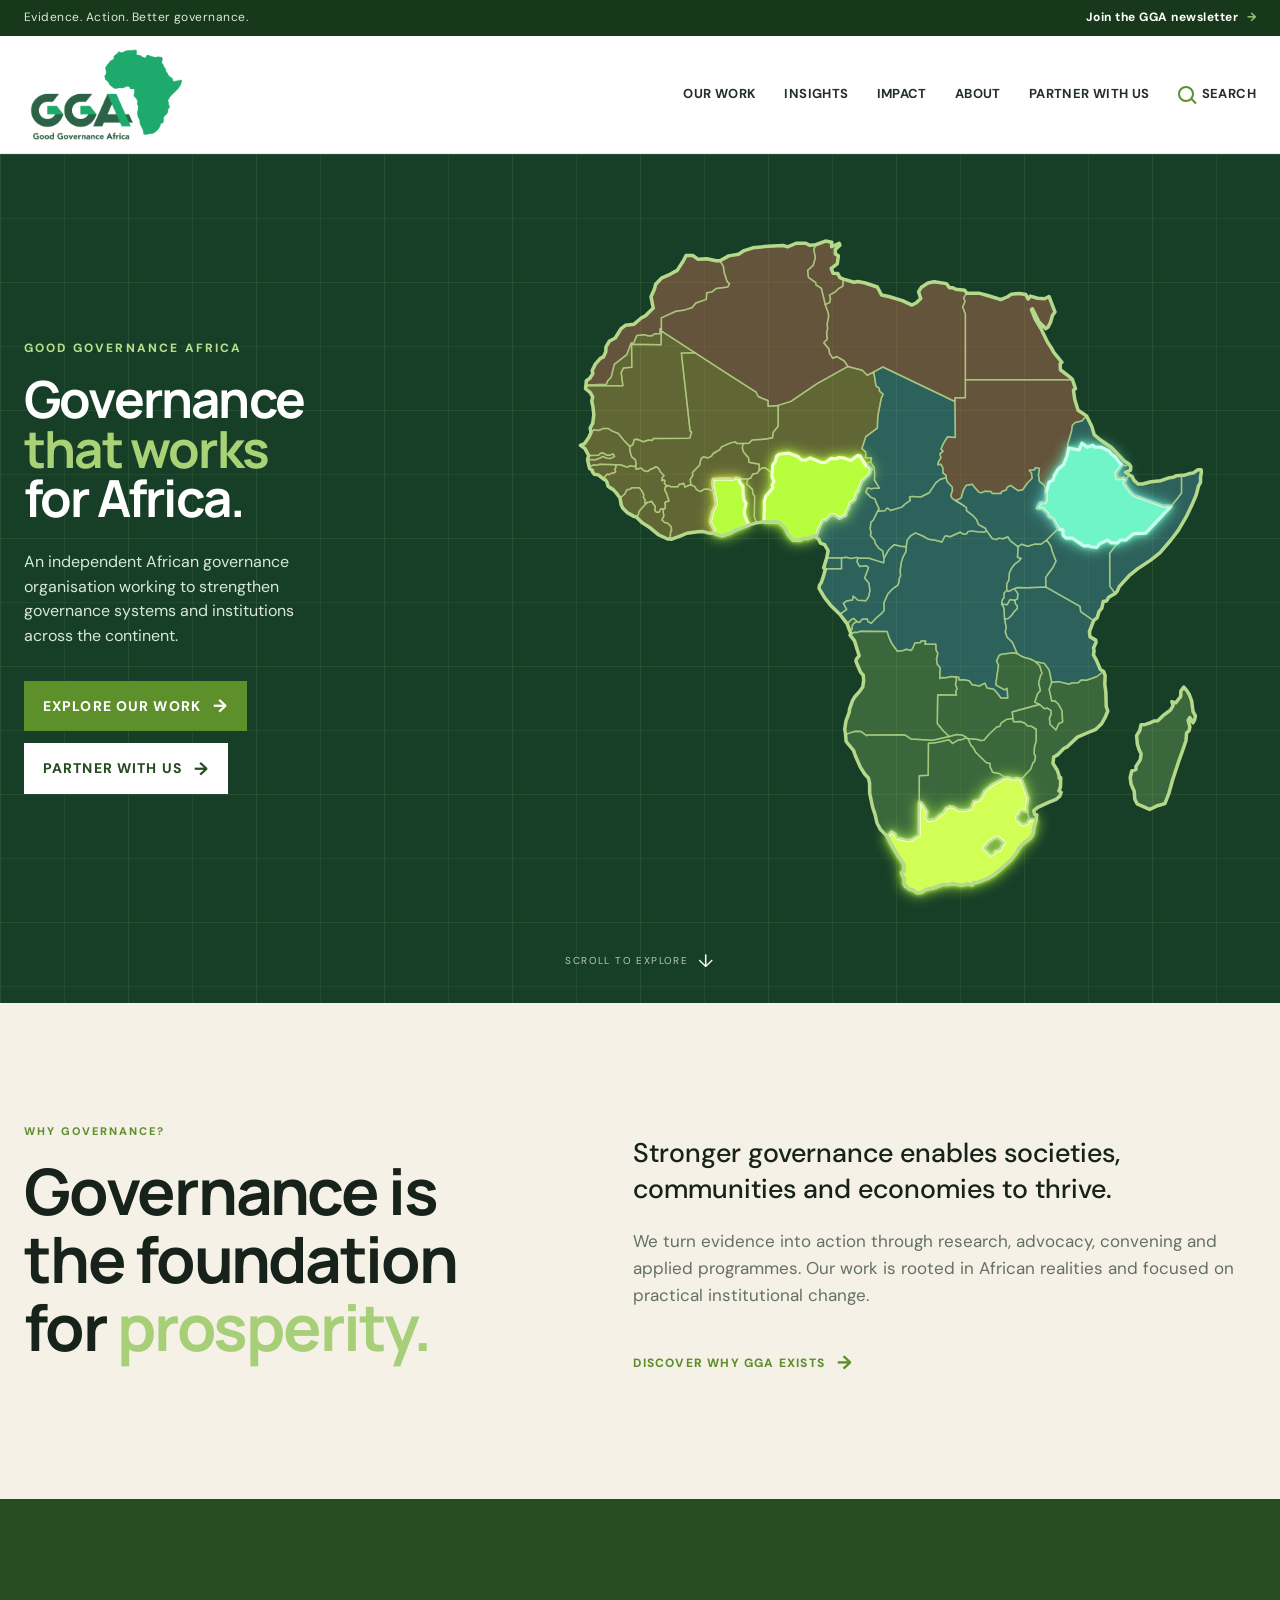
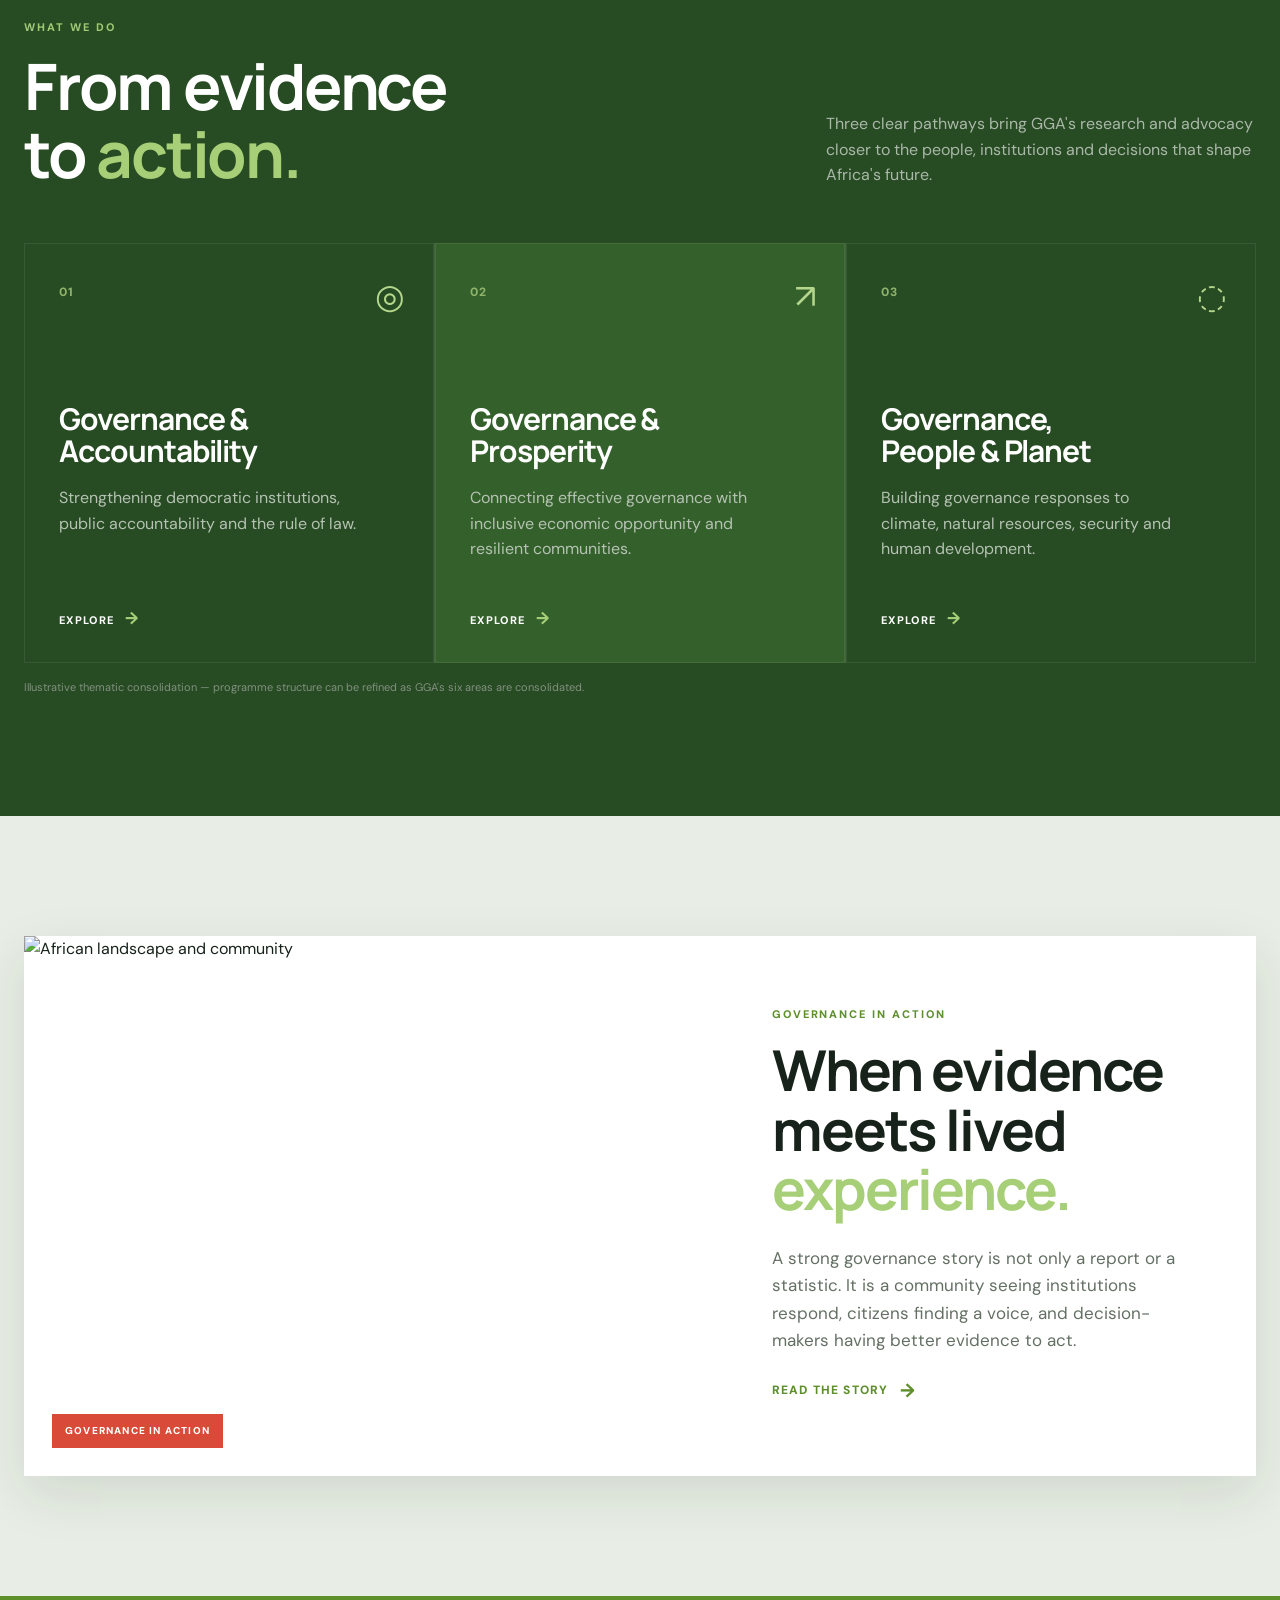
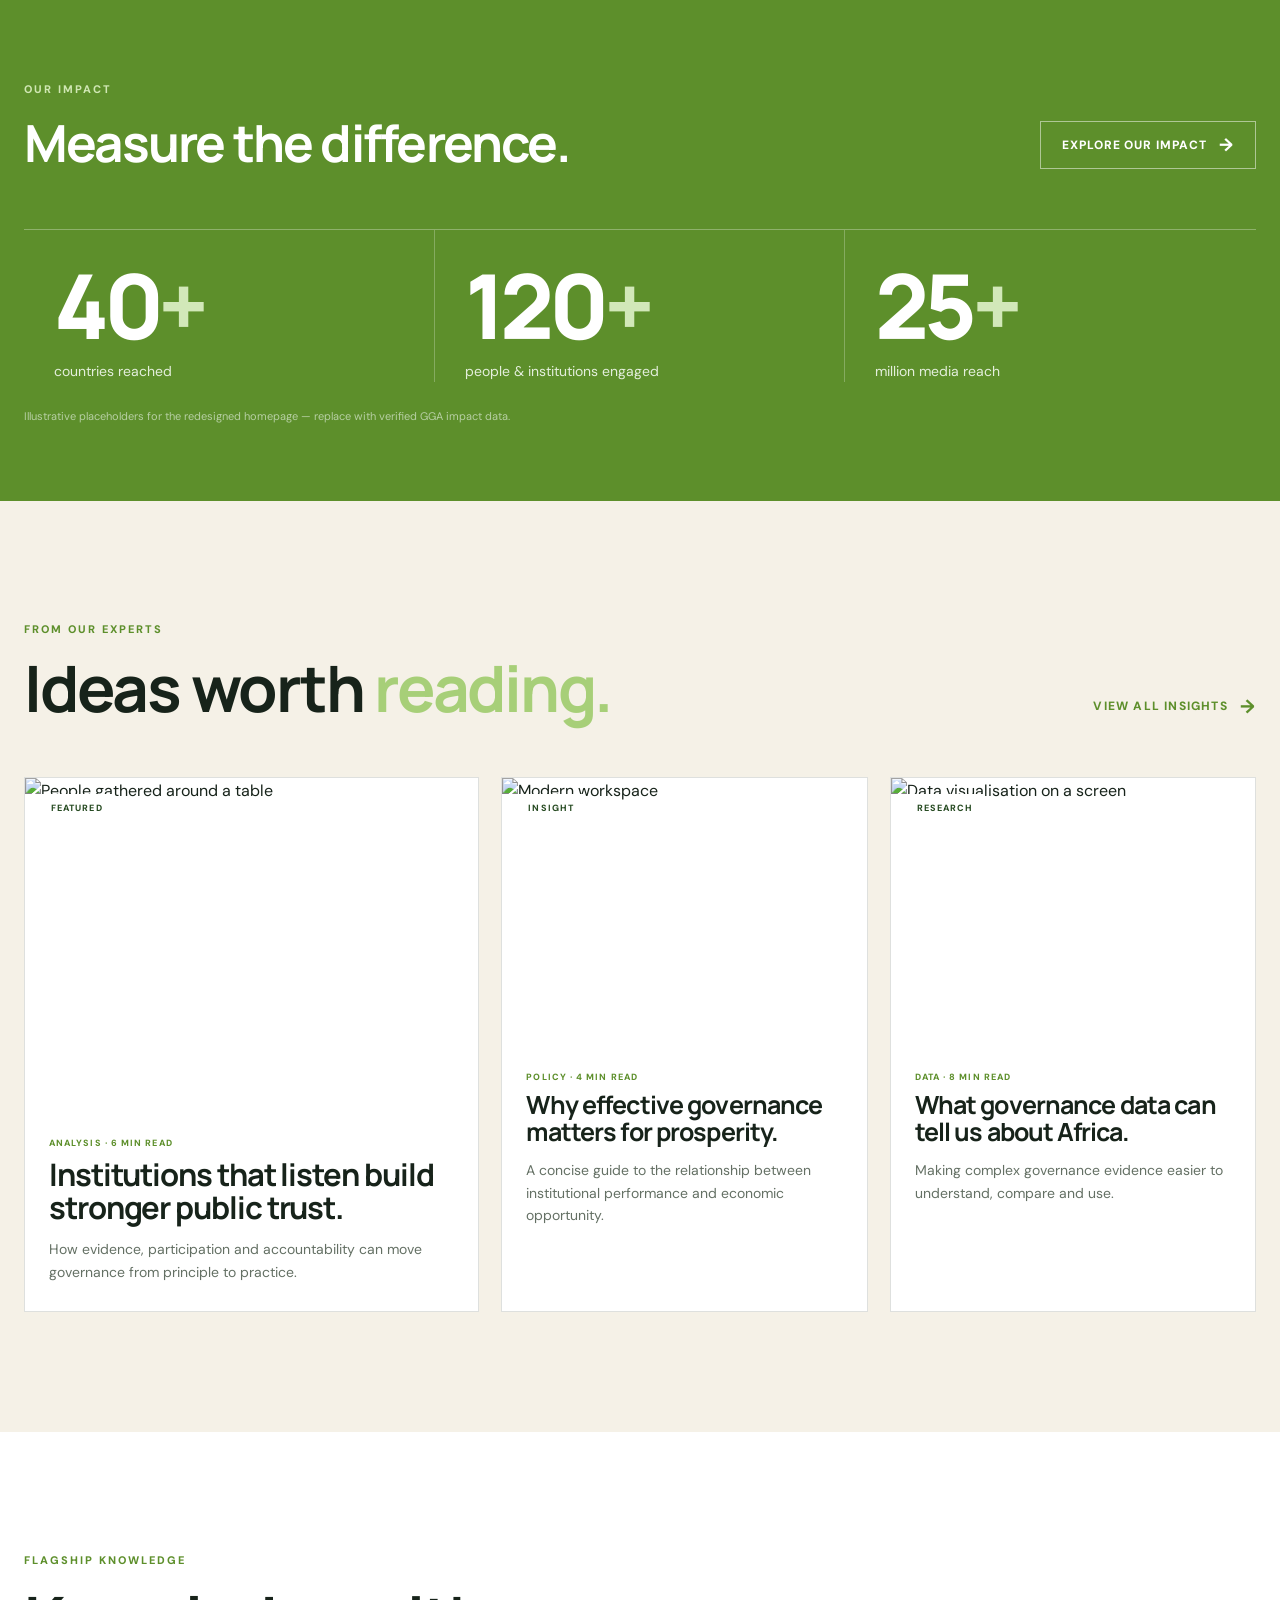
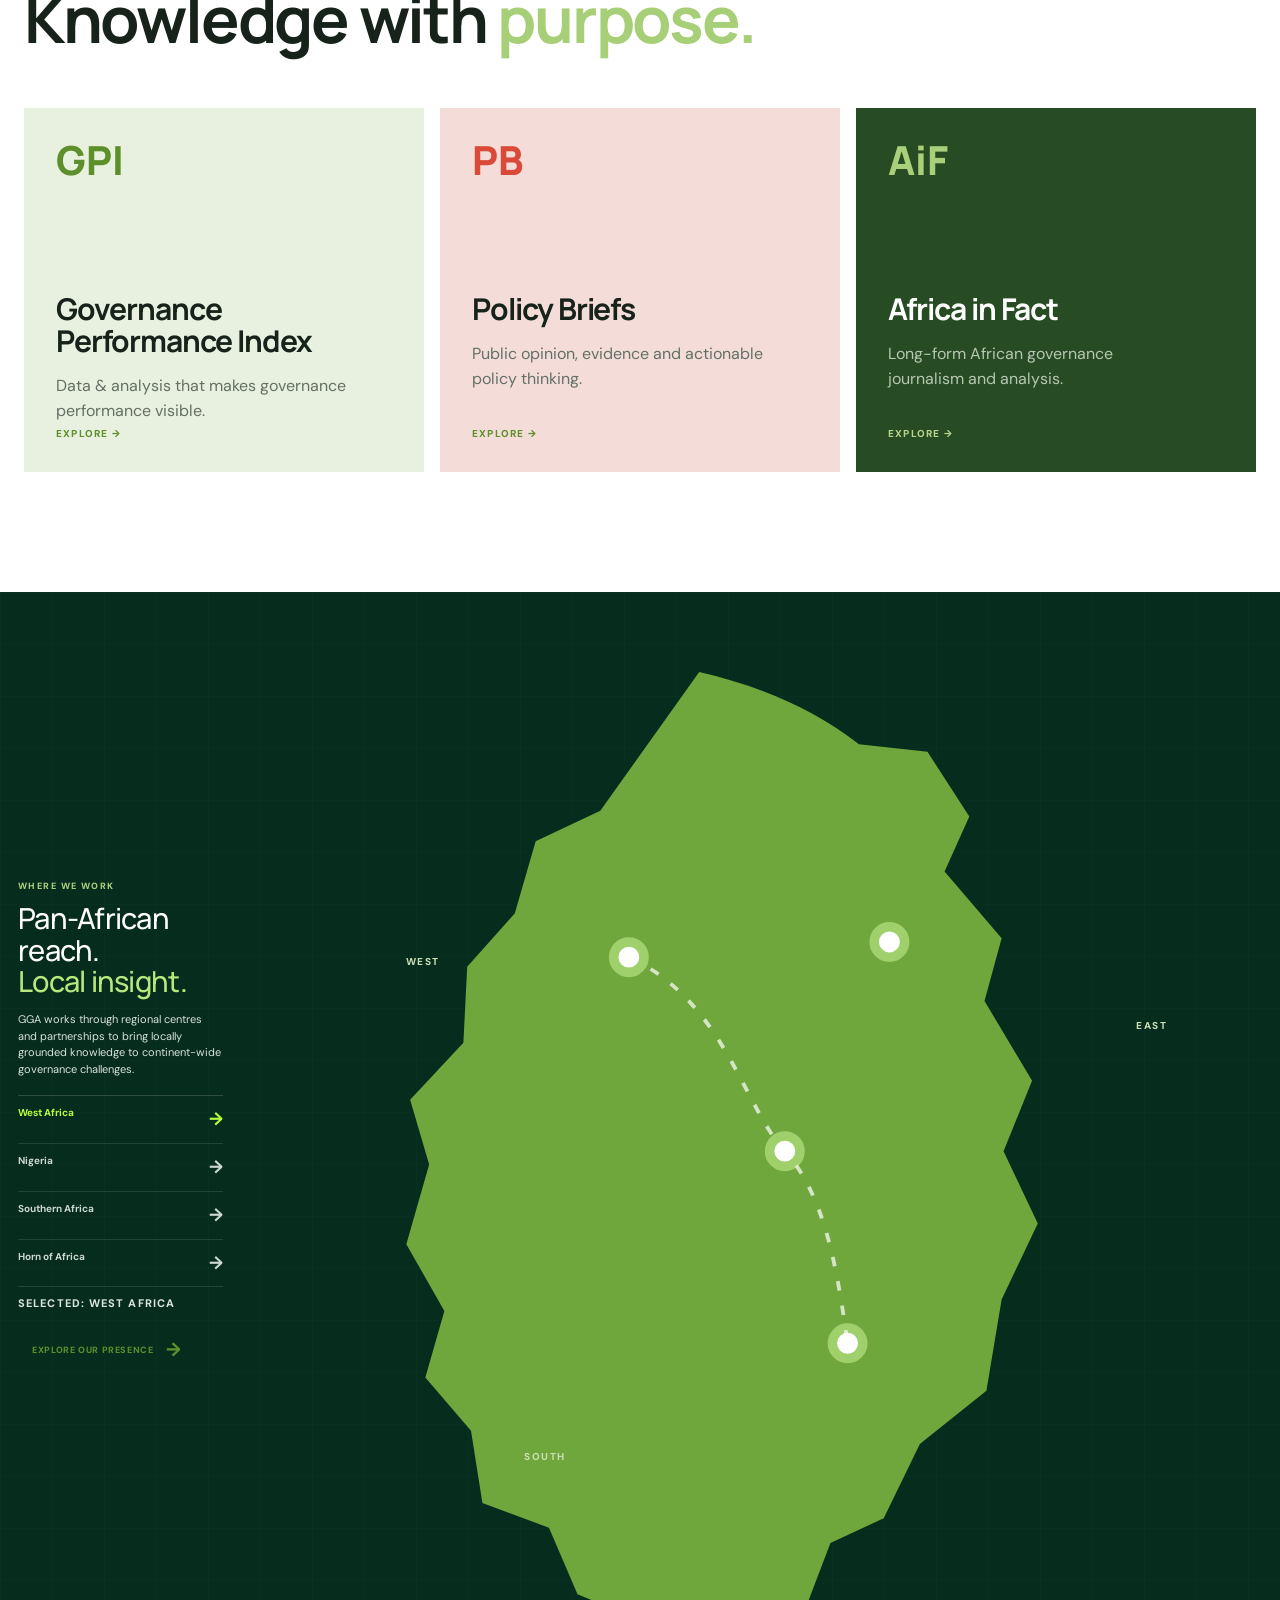
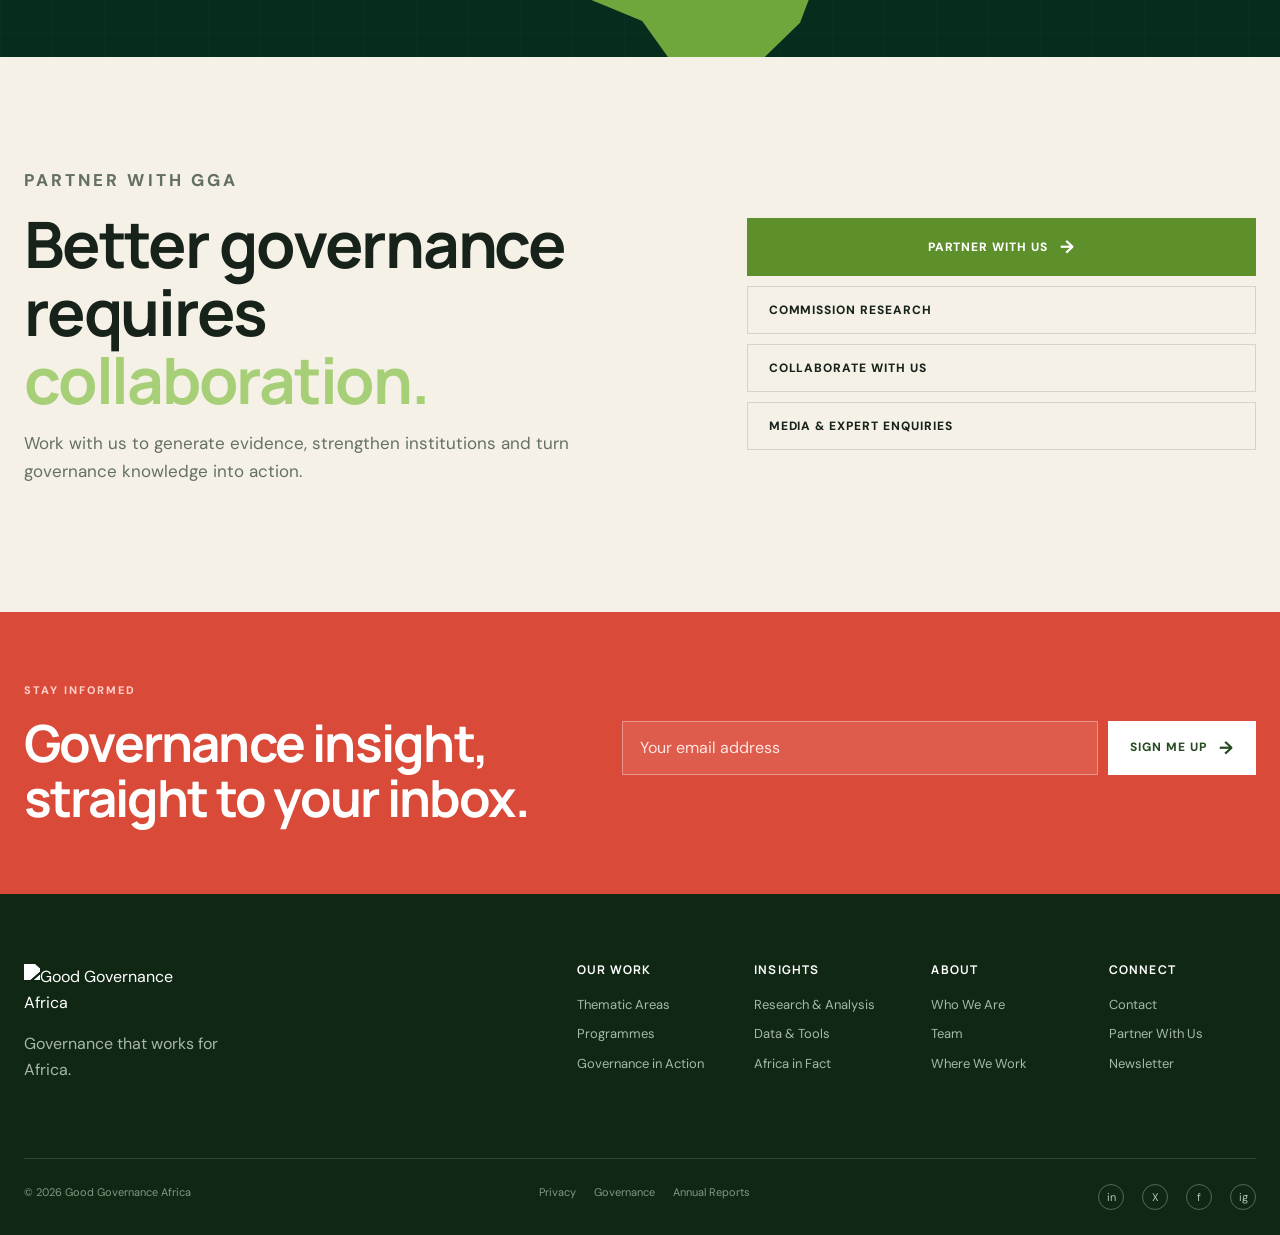
==== commit e9e5beb0: "Add files via upload" ====
--- a/index.html
+++ b/index.html
@@ -22,7 +22,7 @@
   <header class="site-header" id="top">
     <div class="container nav-wrap">
       <a class="brand" href="#top" aria-label="Good Governance Africa home">
-        <img src="./Images/GGA-logo-Full-Colour-Pantone.png" alt="Good Governance Africa">
+        <img src= "GGA-logo-Full-Colour-Pantone.png" alt="Good Governance Africa">
       </a>
 
       <button class="menu-toggle" type="button" aria-expanded="false" aria-controls="main-nav" aria-label="Open navigation">
--- a/styles.css
+++ b/styles.css
@@ -3147,3 +3147,329 @@
     padding-bottom: 118px !important;
   }
 }
+
+
+/* =========================================================
+   TOOLTIP POSITION UPDATE — 2026-08-28
+   Square information card adjacent to the Africa map.
+   Vertically centred with the combined text + map hero.
+========================================================= */
+
+@media (min-width: 1101px) {
+
+  /* Give the map a little room on its right for the tooltip card */
+  .hero.hero--map .hero__visual {
+    padding-right: 235px !important;
+  }
+
+  .hero.hero--map .africa-map-wrap {
+    position: relative !important;
+    max-width: 900px !important;
+    padding-bottom: 0 !important;
+  }
+
+  /* Square tooltip card beside the map */
+  .hero.hero--map .country-tooltip {
+    position: absolute !important;
+
+    top: 50% !important;
+    bottom: auto !important;
+
+    left: calc(100% + 24px) !important;
+    right: auto !important;
+
+    width: 210px !important;
+    height: 210px !important;
+    min-width: 210px !important;
+    max-width: 210px !important;
+    min-height: 210px !important;
+
+    padding: 22px !important;
+    margin: 0 !important;
+
+    display: none;
+    align-content: center;
+
+    border-radius: 0 !important;
+    box-sizing: border-box !important;
+
+    transform: translateY(-50%) !important;
+    translate: none !important;
+    scale: 1 !important;
+    rotate: none !important;
+
+    background: #17231b !important;
+    border: 1px solid rgba(181, 217, 139, 0.45) !important;
+    box-shadow: 0 18px 40px rgba(0,0,0,.24) !important;
+
+    overflow: hidden !important;
+    pointer-events: none !important;
+  }
+
+  .hero.hero--map .country-tooltip.is-visible,
+  .hero.hero--map .country-tooltip.active,
+  .hero.hero--map .country-tooltip.show {
+    display: grid !important;
+  }
+
+  .hero.hero--map .country-tooltip strong {
+    font-size: 18px !important;
+    line-height: 1.2 !important;
+    margin-bottom: 10px !important;
+  }
+
+  .hero.hero--map .country-tooltip span {
+    font-size: 13px !important;
+    line-height: 1.45 !important;
+  }
+
+  .hero.hero--map .country-tooltip .hint {
+    margin-top: 10px !important;
+    font-size: 10px !important;
+    line-height: 1.3 !important;
+  }
+}
+
+/* On tablets/mobile keep the tooltip below the map so it remains readable. */
+@media (max-width: 1100px) {
+  .hero.hero--map .hero__visual {
+    padding-right: 0 !important;
+  }
+}
+
+/* TOOLTIP LEFT / CENTRED BESIDE AFRICA MAP */
+@media (min-width: 1101px) {
+  .hero.hero--map .hero__visual {
+    padding-right: 0 !important;
+    padding-left: 235px !important;
+  }
+  .hero.hero--map .africa-map-wrap {
+    position: relative !important;
+    max-width: 900px !important;
+    padding-bottom: 0 !important;
+  }
+  .hero.hero--map .country-tooltip {
+    position: absolute !important;
+    top: 50% !important;
+    bottom: auto !important;
+    right: calc(100% + 24px) !important;
+    left: auto !important;
+    width: 210px !important;
+    height: 210px !important;
+    min-width: 210px !important;
+    max-width: 210px !important;
+    min-height: 210px !important;
+    margin: 0 !important;
+    padding: 22px !important;
+    border-radius: 0 !important;
+    box-sizing: border-box !important;
+    transform: translateY(-50%) !important;
+    background: #17231b !important;
+    border: 1px solid rgba(181,217,139,.45) !important;
+    box-shadow: 0 18px 40px rgba(0,0,0,.24) !important;
+    overflow: hidden !important;
+    pointer-events: none !important;
+  }
+}
+@media (max-width: 1100px) {
+  .hero.hero--map .hero__visual {
+    padding-left: 0 !important;
+    padding-right: 0 !important;
+  }
+}
+
+
+/* =========================================================
+   HERO SIZE ADJUSTMENT
+   Smaller text on the left + larger Africa map on the right
+========================================================= */
+
+@media (min-width: 1101px) {
+
+  /* More room for the map, less room for the text */
+  .hero.hero--map .hero__grid--map {
+    grid-template-columns: minmax(300px, 0.60fr) minmax(720px, 1.40fr) !important;
+    max-width: 1580px !important;
+    gap: 28px !important;
+  }
+
+  /* Smaller left-side heading */
+  .hero.hero--map .hero__copy h1 {
+    font-size: clamp(44px, 4vw, 68px) !important;
+    line-height: .96 !important;
+    max-width: 560px !important;
+  }
+
+  .hero.hero--map .hero__copy .eyebrow {
+    font-size: 12px !important;
+  }
+
+  .hero.hero--map .hero__lead {
+    font-size: 16px !important;
+    line-height: 1.55 !important;
+    max-width: 480px !important;
+  }
+
+  /* Slightly smaller buttons to match the reduced text */
+  .hero.hero--map .button-row .btn {
+    font-size: 14px !important;
+    padding: 13px 18px !important;
+  }
+
+  /* Make the map noticeably larger */
+  .hero.hero--map .hero__visual {
+    width: 100% !important;
+    min-width: 0 !important;
+  }
+
+  .hero.hero--map .africa-art {
+    width: 100% !important;
+    max-width: none !important;
+  }
+
+  .hero.hero--map .africa-map-wrap {
+    width: 100% !important;
+    max-width: 1080px !important;
+  }
+
+  .hero.hero--map #africa-map {
+    width: 100% !important;
+    max-width: none !important;
+    height: auto !important;
+  }
+}
+
+@media (min-width: 1400px) {
+  .hero.hero--map .africa-map-wrap {
+    max-width: 1160px !important;
+  }
+}
+
+/* Keep tablet/mobile balanced */
+@media (max-width: 1100px) {
+  .hero.hero--map .hero__copy h1 {
+    font-size: clamp(42px, 7vw, 62px) !important;
+  }
+
+  .hero.hero--map .hero__lead {
+    font-size: 16px !important;
+  }
+}
+
+
+/* =========================================================
+   HERO REFINEMENT
+   Softer checker background + larger map + tighter tooltip
+========================================================= */
+
+/* Softer checker pattern: faint lines only */
+.hero.hero--map .hero__pattern {
+  opacity: 1 !important;
+  background-image:
+    linear-gradient(rgba(169, 210, 118, 0.075) 1px, transparent 1px),
+    linear-gradient(90deg, rgba(169, 210, 118, 0.075) 1px, transparent 1px),
+    linear-gradient(rgba(169, 210, 118, 0.035) 1px, transparent 1px),
+    linear-gradient(90deg, rgba(169, 210, 118, 0.035) 1px, transparent 1px) !important;
+
+  background-size:
+    64px 64px,
+    64px 64px,
+    128px 128px,
+    128px 128px !important;
+
+  background-position:
+    0 0,
+    0 0,
+    0 0,
+    0 0 !important;
+}
+
+/* Desktop */
+@media (min-width: 1101px) {
+
+  /* Give even more room to the map */
+  .hero.hero--map .hero__grid--map {
+    grid-template-columns: minmax(285px, 0.52fr) minmax(760px, 1.48fr) !important;
+    max-width: 1660px !important;
+    gap: 16px !important;
+  }
+
+  /* Reduce left spacing so the map can grow */
+  .hero.hero--map .hero__copy {
+    padding-right: 6px !important;
+  }
+
+  /* Larger visual/map area */
+  .hero.hero--map .hero__visual {
+    width: 100% !important;
+    min-width: 0 !important;
+    padding-left: 170px !important;
+    padding-right: 0 !important;
+  }
+
+  .hero.hero--map .africa-art {
+    width: 100% !important;
+    max-width: none !important;
+  }
+
+  .hero.hero--map .africa-map-wrap {
+    width: 100% !important;
+    max-width: 1220px !important;
+    margin-left: auto !important;
+    margin-right: 0 !important;
+    position: relative !important;
+  }
+
+  .hero.hero--map #africa-map {
+    width: 100% !important;
+    max-width: none !important;
+    height: auto !important;
+  }
+
+  /* Move tooltip closer to the map, into the open curve area */
+  .hero.hero--map .country-tooltip {
+    top: 50% !important;
+    right: calc(100% - 28px) !important;
+    left: auto !important;
+
+    width: 200px !important;
+    height: 200px !important;
+    min-width: 200px !important;
+    max-width: 200px !important;
+    min-height: 200px !important;
+
+    padding: 20px !important;
+    transform: translateY(-50%) !important;
+  }
+}
+
+/* Extra-large desktop */
+@media (min-width: 1400px) {
+  .hero.hero--map .africa-map-wrap {
+    max-width: 1320px !important;
+  }
+
+  .hero.hero--map .hero__visual {
+    padding-left: 155px !important;
+  }
+
+  .hero.hero--map .country-tooltip {
+    right: calc(100% - 42px) !important;
+  }
+}
+
+/* Tablet/mobile: keep pattern subtle too */
+@media (max-width: 1100px) {
+  .hero.hero--map .hero__pattern {
+    background-size:
+      42px 42px,
+      42px 42px,
+      84px 84px,
+      84px 84px !important;
+  }
+
+  .hero.hero--map .hero__visual {
+    padding-left: 0 !important;
+    padding-right: 0 !important;
+  }
+}
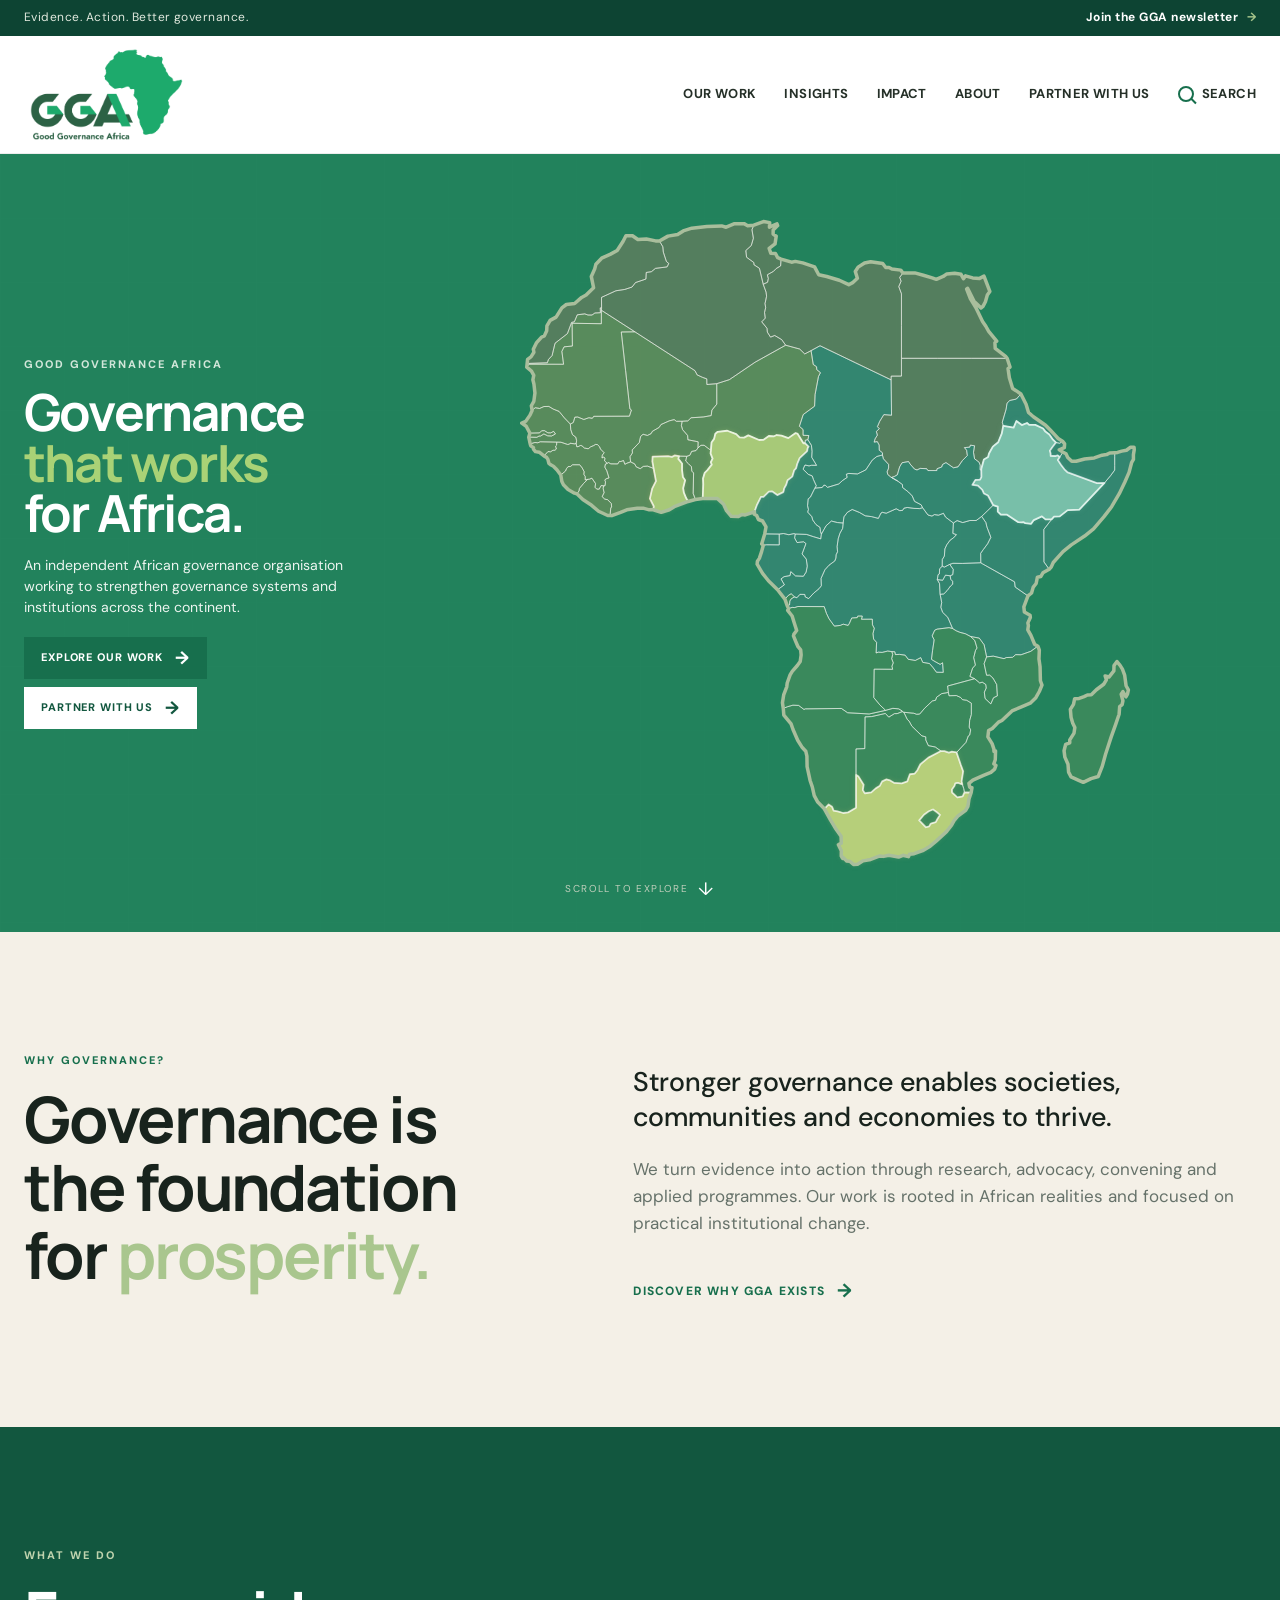
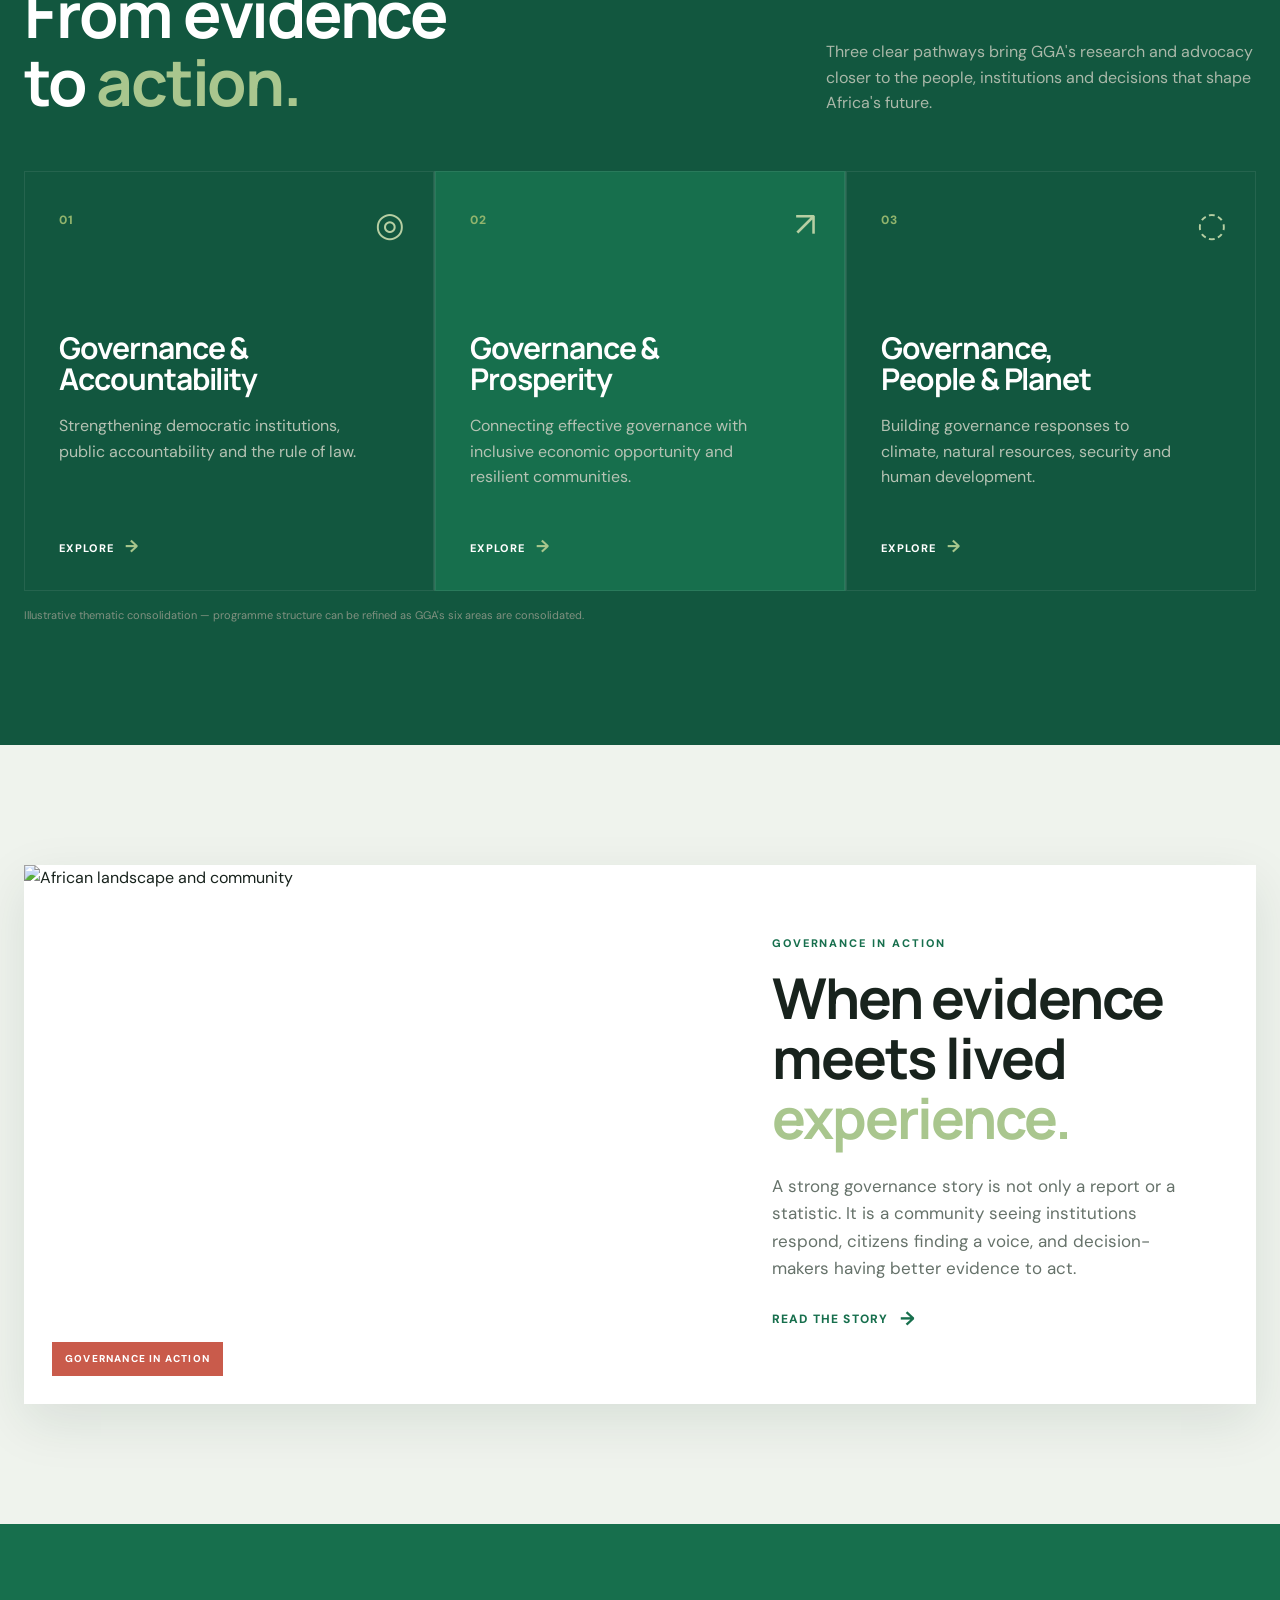
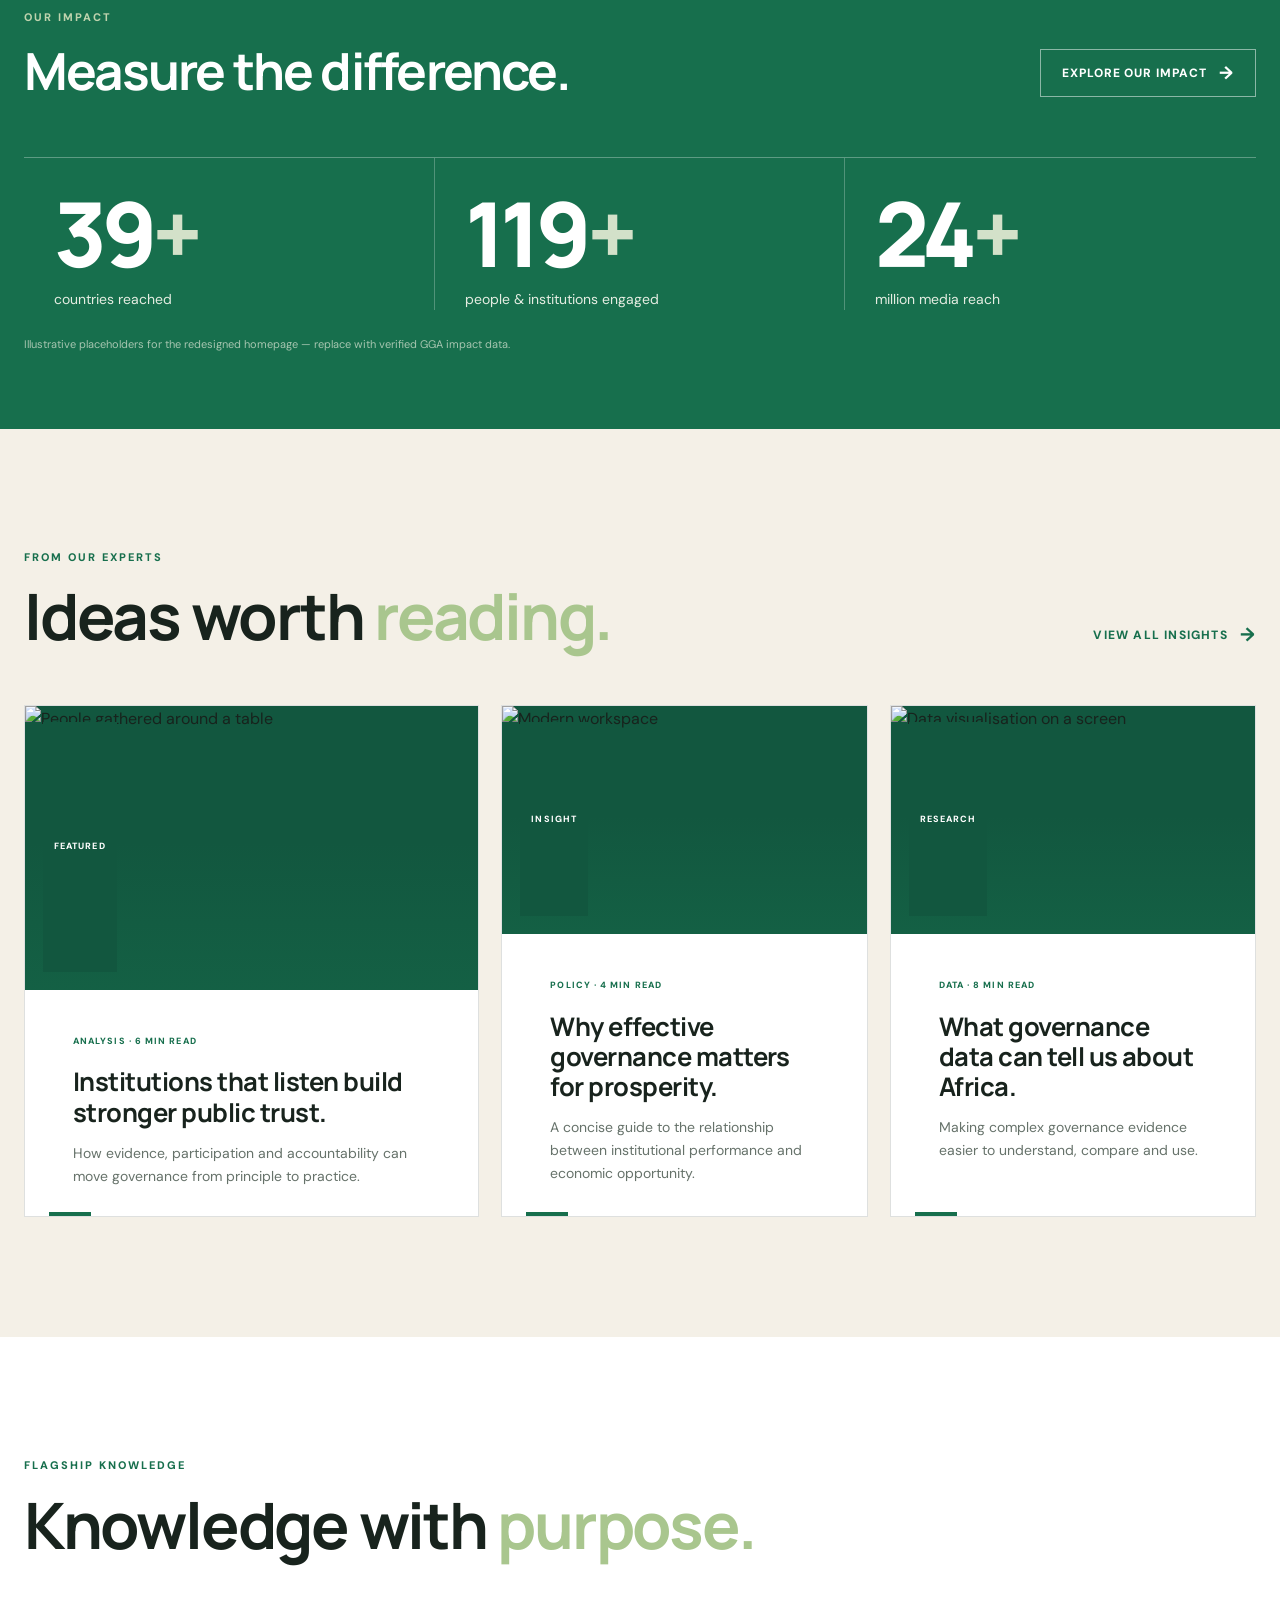
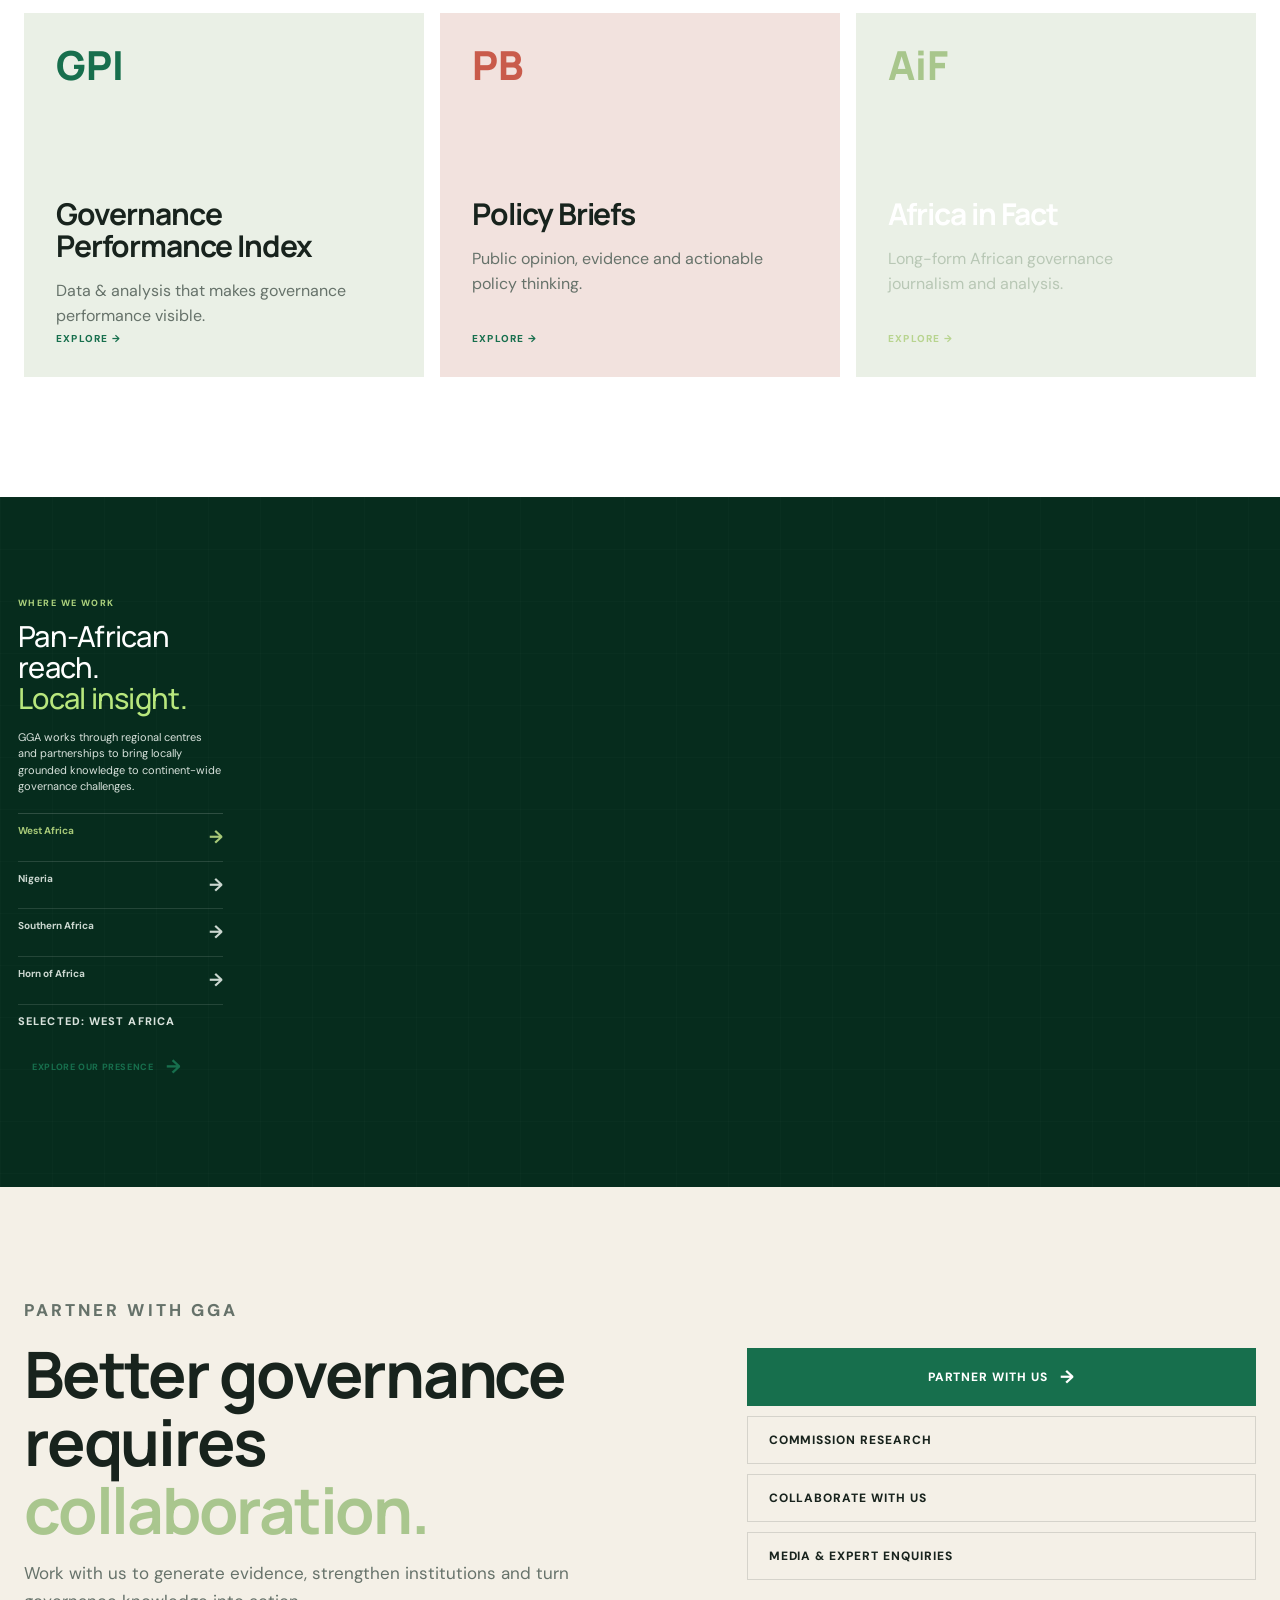
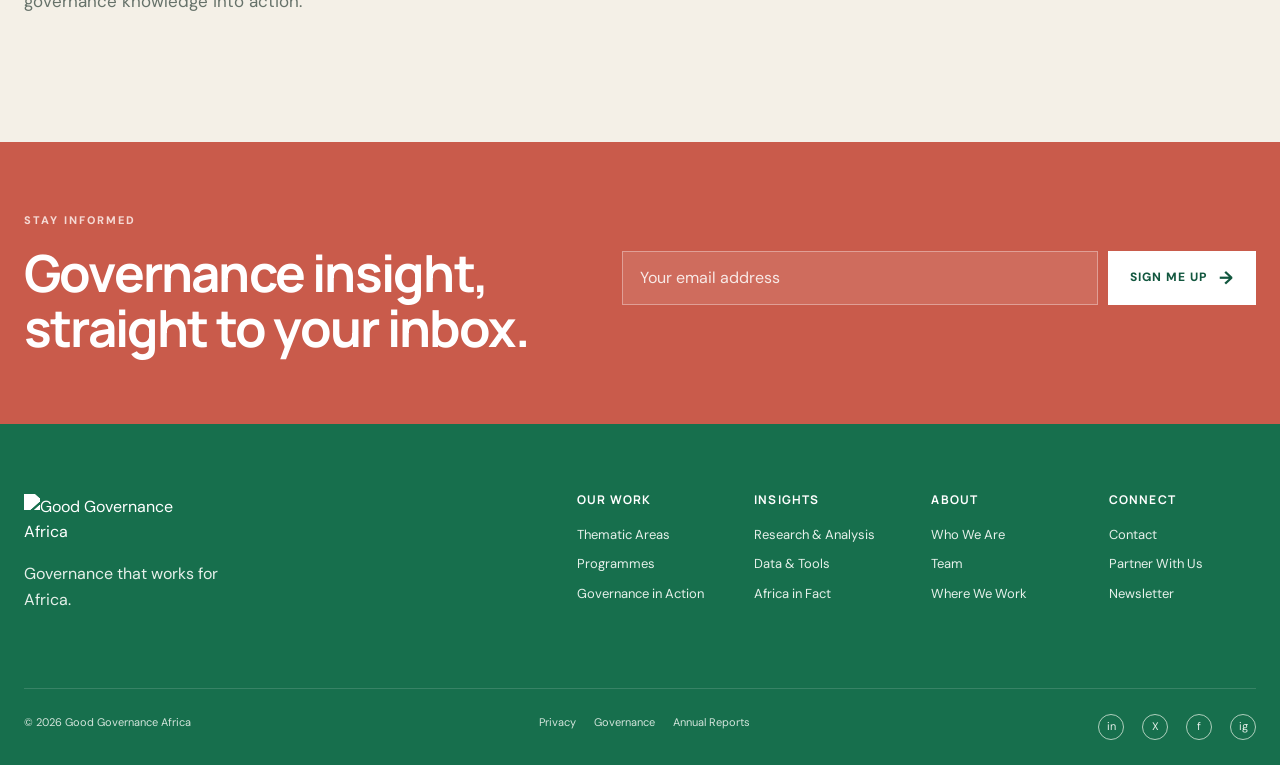
==== commit 8dac6f0c: "Add files via upload" ====
--- a/index.html
+++ b/index.html
@@ -275,21 +275,7 @@
           <a class="text-link" href="about.html">Explore our presence <span>→</span></a>
         </div>
 
-        <div class="map-art reveal" aria-label="Stylised interactive map of Africa">
-          <div class="map-grid-lines"></div>
-          <svg viewBox="0 0 520 560" role="img" aria-label="Stylised Africa map">
-            <path class="map-shape" d="M222 42c31 7 61 20 84 38l36 4 22 34-13 29 30 35-9 33 25 42-15 37 18 38-19 40-8 48-35 28-19 39-28 13-16 42-32 31-31-4-20-28-34-14-15-35-35-13-6-38-24-28 10-35-20-35 12-42-10-34 28-30 2-40 25-28 11-38 34-16z"/>
-            <circle class="map-dot dot-one" cx="185" cy="192" r="8"/>
-            <circle class="map-dot dot-two" cx="267" cy="294" r="8"/>
-            <circle class="map-dot dot-three" cx="322" cy="184" r="8"/>
-            <circle class="map-dot dot-four" cx="300" cy="395" r="8"/>
-            <path class="map-route" d="M185 192C235 215 245 270 267 294S295 360 300 395"/>
-          </svg>
-          <div class="map-label map-label--one">WEST</div>
-          <div class="map-label map-label--two">EAST</div>
-          <div class="map-label map-label--three">SOUTH</div>
-        </div>
-      </div>
+      
     </section>
 
     <section class="partner-section" id="partner">
--- a/styles.css
+++ b/styles.css
@@ -1,10 +1,10 @@
 :root {
-  --green: #5d8f2b;
-  --green-dark: #274b22;
-  --green-deep: #18381c;
-  --green-soft: #e8f0df;
-  --red: #d94a38;
-  --cream: #f5f1e7;
+  --green: #176F4D;
+  --green-dark: #176F4D;
+  --green-deep: #176F4D;
+  --green-soft: #F0F3EC;
+  --red: #C95B4B;
+  --cream: #F4F0E7;
   --ink: #17231a;
   --muted: #647064;
   --line: rgba(23,35,26,.14);
@@ -28,17 +28,17 @@
   /* =========================
      MAP COLOURS
   ========================== */
-  --map-border: #b5d98b;
+  --map-border: #B6CDA3;
 
   --northwest-africa: rgba(219, 167, 74, 0.38);
   --north-africa: rgba(224, 119, 91, 0.38);
   --central-africa: rgba(83, 156, 176, 0.38);
   --southern-africa: rgba(117, 170, 94, 0.38);
 
-  --map-hover: #8fcf4f;
+  --map-hover: #7FAE62;
   --map-hover-fill: rgba(143, 207, 79, 0.68);
 
-  --tooltip-bg: #17231b;
+  --tooltip-bg: #176F4D;
   --tooltip-text: #ffffff;
 }
 
@@ -67,7 +67,6 @@
   scale: 1 !important;
 }
 
-
 /* =========================================================
    AFRICA SVG
    Map must NEVER move, scale or shift.
@@ -96,7 +95,6 @@
 
   overflow: visible;
 }
-
 
 /* =========================================================
    DEFAULT COUNTRY STYLE
@@ -134,7 +132,6 @@
 
   filter: none !important;
 }
-
 
 /* =========================================================
    NORTH-WEST / WEST AFRICA
@@ -159,7 +156,6 @@
   fill: var(--northwest-africa);
 }
 
-
 /* =========================================================
    NORTH AFRICA
 ========================================================= */
@@ -172,7 +168,6 @@
 #africa-map #sudan {
   fill: var(--north-africa);
 }
-
 
 /* =========================================================
    CENTRAL + EAST AFRICA
@@ -199,7 +194,6 @@
   fill: var(--central-africa);
 }
 
-
 /* =========================================================
    SOUTHERN AFRICA
 ========================================================= */
@@ -218,7 +212,6 @@
   fill: var(--southern-africa);
 }
 
-
 /* =========================================================
    DESKTOP HOVER
    ONLY colour / border changes.
@@ -246,7 +239,6 @@
   }
 }
 
-
 /* =========================================================
    ACTIVE COUNTRY
    Used by JavaScript / mobile tap.
@@ -268,7 +260,6 @@
   filter: none !important;
 }
 
-
 /* =========================================================
    AFRICA OUTER BORDER
 ========================================================= */
@@ -290,7 +281,6 @@
   scale: 1 !important;
   rotate: none !important;
 }
-
 
 /* =========================================================
    TOOLTIP
@@ -317,7 +307,6 @@
 
   right: auto !important;
 
-
   /*
     Only this transform is used:
     it horizontally centres the tooltip.
@@ -331,15 +320,12 @@
   scale: 1 !important;
   rotate: none !important;
 
-
   z-index: 1000;
-
 
   /*
     Hidden until JS displays it.
   */
   display: none;
-
 
   /*
     Tooltip size
@@ -352,23 +338,18 @@
 
   box-sizing: border-box;
 
-
   padding: 16px 20px;
 
-
   border: 1px solid rgba(181, 217, 139, 0.35);
 
   border-radius: 10px;
 
-
   background: var(--tooltip-bg);
 
   color: var(--tooltip-text);
-
 
   box-shadow:
     0 10px 30px rgba(0, 0, 0, 0.28);
-
 
   /*
     Prevent tooltip itself interfering
@@ -376,10 +357,8 @@
   */
   pointer-events: none;
 
-
   margin: 0 !important;
 }
-
 
 /* =========================================================
    TOOLTIP VISIBLE STATES
@@ -392,7 +371,6 @@
   display: block;
 }
 
-
 /* =========================================================
    TOOLTIP CONTENT
 ========================================================= */
@@ -410,7 +388,6 @@
   color: var(--map-hover);
 }
 
-
 .country-tooltip span {
 
   display: block;
@@ -419,9 +396,8 @@
 
   line-height: 1.45;
 
-  color: #e8eee9;
-}
-
+  color: #E8EFEA;
+}
 
 .country-tooltip .hint {
 
@@ -431,7 +407,6 @@
 
   opacity: 0.72;
 }
-
 
 /* =========================================================
    TABLET
@@ -451,7 +426,6 @@
     padding: 12px 12px 145px 12px;
   }
 
-
   .country-tooltip {
 
     top: auto !important;
@@ -464,7 +438,6 @@
 
     transform: translateX(-50%) !important;
 
-
     width: calc(100% - 24px);
 
     max-width: 700px;
@@ -473,7 +446,6 @@
   }
 }
 
-
 /* =========================================================
    MOBILE / TOUCH
 ========================================================= */
@@ -487,7 +459,6 @@
     width: 100%;
 
     margin: 20px auto;
-
 
     /*
       Reserved space below Africa map
@@ -499,11 +470,9 @@
       150px
       8px;
 
-
     overflow: visible;
   }
 
-
   #africa-map {
 
     display: block;
@@ -514,7 +483,6 @@
 
     margin: 0 auto;
 
-
     transform: none !important;
 
     translate: none !important;
@@ -523,18 +491,15 @@
 
     rotate: none !important;
 
-
     touch-action: manipulation;
 
     -webkit-tap-highlight-color: transparent;
   }
 
-
   #africa-map .country {
 
     cursor: pointer;
 
-
     transform: none !important;
 
     translate: none !important;
@@ -543,15 +508,12 @@
 
     rotate: none !important;
 
-
     filter: none !important;
 
-
     touch-action: manipulation;
 
     -webkit-tap-highlight-color: transparent;
   }
-
 
   /* =====================================================
      MOBILE TOOLTIP
@@ -562,7 +524,6 @@
 
     position: absolute !important;
 
-
     top: auto !important;
 
     bottom: 8px !important;
@@ -570,7 +531,6 @@
     left: 8px !important;
 
     right: 8px !important;
-
 
     /*
       No centring transform needed because
@@ -578,14 +538,12 @@
     */
     transform: none !important;
 
-
     translate: none !important;
 
     scale: 1 !important;
 
     rotate: none !important;
 
-
     width: auto;
 
     max-width: none;
@@ -594,34 +552,27 @@
 
     min-height: 115px;
 
-
     padding: 14px 16px;
 
-
     pointer-events: none;
 
-
     margin: 0 !important;
   }
 
-
   .country-tooltip strong {
 
     font-size: 17px;
   }
 
-
   .country-tooltip span {
 
     font-size: 14px;
   }
 
-
   .country-tooltip .hint {
 
     font-size: 12px;
   }
-
 
   /*
     Prevent fake hover movement on touch devices.
@@ -640,7 +591,6 @@
     filter: none !important;
   }
 }
-
 
 /* =========================================================
    SMALL MOBILE
@@ -662,7 +612,6 @@
       4px;
   }
 
-
   .country-tooltip {
 
     top: auto !important;
@@ -673,10 +622,8 @@
 
     right: 4px !important;
 
-
     transform: none !important;
 
-
     width: auto;
 
     max-width: none;
@@ -685,23 +632,19 @@
 
     min-height: 120px;
 
-
     padding: 12px 14px;
   }
 
-
   .country-tooltip strong {
 
     font-size: 16px;
   }
 
-
   .country-tooltip span {
 
     font-size: 13px;
   }
 }
-
 
 /* =========================================================
    MAIN 4 COUNTRIES — PERMANENT BRIGHT HIGHLIGHT
@@ -712,14 +655,14 @@
 #africa-map #ethiopia,
 #africa-map #nigeria,
 #africa-map #south-africa {
-  fill: #b7ff3c !important;
-  stroke: #f2ffd0 !important;
+  fill: #A7C978 !important;
+  stroke: #EAF2DE !important;
   stroke-opacity: 1 !important;
   stroke-width: 3.2 !important;
 
   filter:
-    drop-shadow(0 0 3px rgba(183, 255, 60, 1))
-    drop-shadow(0 0 9px rgba(183, 255, 60, 0.85)) !important;
+    drop-shadow(0 0 3px rgba(167, 201, 120, .55))
+    drop-shadow(0 0 9px rgba(167, 201, 120, .28)) !important;
 
   transform: none !important;
   translate: none !important;
@@ -729,17 +672,17 @@
 
 /* Ethiopia gets a slightly cyan-green tone so it remains distinct */
 #africa-map #ethiopia {
-  fill: #70f5c8 !important;
-  stroke: #caffee !important;
+  fill: #78BFA9 !important;
+  stroke: #DDF1EA !important;
   filter:
-    drop-shadow(0 0 3px rgba(112, 245, 200, 1))
-    drop-shadow(0 0 9px rgba(112, 245, 200, 0.85)) !important;
+    drop-shadow(0 0 3px rgba(120, 191, 169, .50))
+    drop-shadow(0 0 9px rgba(120, 191, 169, .25)) !important;
 }
 
 /* South Africa gets a brighter warm green */
 #africa-map #south-africa {
-  fill: #d2ff55 !important;
-  stroke: #f5ffc9 !important;
+  fill: #B6CF7A !important;
+  stroke: #EDF2DC !important;
 }
 
 /* =========================================================
@@ -756,14 +699,14 @@
   #africa-map #ethiopia:focus-visible,
   #africa-map #nigeria:focus-visible,
   #africa-map #south-africa:focus-visible {
-    fill: #e4ff86 !important;
+    fill: #C6D99A !important;
     stroke: #ffffff !important;
     stroke-opacity: 1 !important;
     stroke-width: 3.8 !important;
 
     filter:
-      drop-shadow(0 0 4px rgba(228, 255, 134, 1))
-      drop-shadow(0 0 12px rgba(183, 255, 60, 1)) !important;
+      drop-shadow(0 0 4px rgba(198, 217, 154, .55))
+      drop-shadow(0 0 12px rgba(167, 201, 120, .55)) !important;
 
     transform: none !important;
     translate: none !important;
@@ -773,10 +716,10 @@
 
   #africa-map #ethiopia:hover,
   #africa-map #ethiopia:focus-visible {
-    fill: #9ffff0 !important;
+    fill: #A5D5C6 !important;
     filter:
-      drop-shadow(0 0 4px rgba(159, 255, 240, 1))
-      drop-shadow(0 0 12px rgba(112, 245, 200, 1)) !important;
+      drop-shadow(0 0 4px rgba(165, 213, 198, .50))
+      drop-shadow(0 0 12px rgba(120, 191, 169, .50)) !important;
   }
 }
 
@@ -784,14 +727,14 @@
 #africa-map #ethiopia.is-active,
 #africa-map #nigeria.is-active,
 #africa-map #south-africa.is-active {
-  fill: #e4ff86 !important;
+  fill: #C6D99A !important;
   stroke: #ffffff !important;
   stroke-opacity: 1 !important;
   stroke-width: 3.8 !important;
 
   filter:
-    drop-shadow(0 0 4px rgba(228, 255, 134, 1))
-    drop-shadow(0 0 12px rgba(183, 255, 60, 1)) !important;
+    drop-shadow(0 0 4px rgba(198, 217, 154, .55))
+    drop-shadow(0 0 12px rgba(167, 201, 120, .55)) !important;
 
   transform: none !important;
   translate: none !important;
@@ -800,12 +743,11 @@
 }
 
 #africa-map #ethiopia.is-active {
-  fill: #9ffff0 !important;
+  fill: #A5D5C6 !important;
   filter:
-    drop-shadow(0 0 4px rgba(159, 255, 240, 1))
-    drop-shadow(0 0 12px rgba(112, 245, 200, 1)) !important;
-}
-
+    drop-shadow(0 0 4px rgba(165, 213, 198, .50))
+    drop-shadow(0 0 12px rgba(120, 191, 169, .50)) !important;
+}
 
 /* =========================================================
    MAIN COUNTRY NAME LABELS
@@ -836,7 +778,6 @@
   filter: drop-shadow(0 2px 3px rgba(0, 0, 0, 0.9)) !important;
 }
 
-
 /* =========================================================
    RESPONSIVE MAIN LABELS
 ========================================================= */
@@ -878,31 +819,26 @@
   overflow: hidden;
 }
 
-
 img {
   display: block;
 
   max-width: 100%;
 }
 
-
 a {
   color: inherit;
 
   text-decoration: none;
 }
-
 
 button,
 input {
   font: inherit;
 }
 
-
 button {
   cursor: pointer;
 }
-
 
 .container {
   width:
@@ -914,7 +850,6 @@
   margin-inline: auto;
 }
 
-
 .sr-only {
   position: absolute;
 
@@ -928,11 +863,9 @@
   white-space: nowrap;
 }
 
-
-
 .announcement {
   background: var(--green-deep);
-  color: #dfe9d9;
+  color: #E1E9DE;
   font-size: 12px;
   letter-spacing: .04em;
 }
@@ -943,7 +876,7 @@
   justify-content: space-between;
 }
 .announcement a { color: #fff; font-weight: 700; }
-.announcement a span { color: #9cc96a; margin-left: 5px; }
+.announcement a span { color: #A6C48B; margin-left: 5px; }
 
 .site-header {
   position: sticky;
@@ -1008,11 +941,11 @@
 }
 .hero__grid { min-height: inherit; display: grid; grid-template-columns: 1.05fr .95fr; align-items: center; gap: 60px; padding: 90px 0 100px; position: relative; z-index: 1; }
 .eyebrow { margin: 0 0 16px; font-size: 11px; font-weight: 800; letter-spacing: .18em; text-transform: uppercase; color: var(--green); }
-.hero .eyebrow { color: #b6d98c; }
+.hero .eyebrow { color: #B8CFA5; }
 h1, h2, h3, h4 { font-family: "Manrope", Arial, sans-serif; margin: 0; line-height: 1.06; letter-spacing: -.035em; }
 h1 { font-size: clamp(52px, 7vw, 96px); max-width: 760px; }
-h1 em, h2 em { font-style: normal; color: #a7cf78; }
-.hero__lead { max-width: 610px; font-size: 18px; color: #d8e5d5; margin: 30px 0 34px; }
+h1 em, h2 em { font-style: normal; color: #A8C68C; }
+.hero__lead { max-width: 610px; font-size: 18px; color: #DCE7D9; margin: 30px 0 34px; }
 .button-row { display: flex; flex-wrap: wrap; gap: 12px; }
 .btn {
   min-height: 48px; padding: 0 21px; border: 1px solid transparent;
@@ -1023,7 +956,7 @@
 .btn:hover { transform: translateY(-2px); }
 .btn span { font-size: 18px; line-height: 0; }
 .btn--primary { background: var(--green); color: #fff; }
-.btn--primary:hover { background: #6da739; }
+.btn--primary:hover { background: #145E42; }
 .btn--light { background: #fff; color: var(--green-dark); }
 .btn--light:hover { background: var(--green-soft); }
 .btn--outline { border-color: rgba(255,255,255,.5); color: #fff; }
@@ -1032,7 +965,7 @@
 .btn--large { min-height: 58px; padding-inline: 26px; }
 .scroll-cue {
   position: absolute; bottom: 28px; left: 50%; transform: translateX(-50%);
-  font-size: 10px; letter-spacing: .14em; text-transform: uppercase; color: #b7cbb0;
+  font-size: 10px; letter-spacing: .14em; text-transform: uppercase; color: #C1CFBC;
   display: flex; gap: 10px; align-items: center;
 }
 .scroll-cue span { color: #fff; font-size: 18px; }
@@ -1051,20 +984,20 @@
 
 .section-heading { display: flex; justify-content: space-between; align-items: end; gap: 50px; margin-bottom: 55px; }
 .section-heading > p { max-width: 430px; margin: 0; color: #aab8a9; }
-.section-heading--light .eyebrow { color: #9fc974; }
-.section-heading--light h2 em { color: #a7cf78; }
+.section-heading--light .eyebrow { color: #A6C48B; }
+.section-heading--light h2 em { color: #A8C68C; }
 .work-grid { display: grid; grid-template-columns: repeat(3, 1fr); gap: 1px; background: rgba(255,255,255,.13); }
 .work-card { background: var(--green-dark); min-height: 420px; padding: 34px; position: relative; border: 1px solid rgba(255,255,255,.08); }
-.work-card--accent { background: #34602b; }
+.work-card--accent { background: #176F4D; }
 .work-number { color: #91b46d; font-size: 12px; letter-spacing: .12em; font-weight: 800; }
-.work-card__icon { position: absolute; right: 28px; top: 26px; color: #b4d78d; font-size: 34px; }
+.work-card__icon { position: absolute; right: 28px; top: 26px; color: #B7CFA3; font-size: 34px; }
 .work-card h3 { font-size: 30px; margin-top: 100px; }
 .work-card p { color: #b5c2b3; max-width: 300px; margin-top: 18px; }
 .work-card a { position: absolute; bottom: 30px; left: 34px; color: #fff; font-size: 11px; font-weight: 800; text-transform: uppercase; letter-spacing: .12em; }
-.work-card a span { color: #a7cf78; font-size: 17px; margin-left: 6px; }
+.work-card a span { color: #A8C68C; font-size: 17px; margin-left: 6px; }
 .section-note { color: #819180; font-size: 11px; margin: 16px 0 0; }
 
-.section--image { background: #e8eee5; }
+.section--image { background: #EEF2EC; }
 .story-card { display: grid; grid-template-columns: 1.1fr .9fr; background: #fff; box-shadow: var(--shadow); }
 .story-image { min-height: 520px; position: relative; overflow: hidden; }
 .story-image img { width: 100%; height: 100%; object-fit: cover; transition: transform .6s ease; }
@@ -1076,15 +1009,15 @@
 
 .impact-band { background: var(--green); color: #fff; padding: 85px 0 75px; }
 .impact-heading { display: flex; justify-content: space-between; align-items: end; gap: 30px; }
-.impact-heading .eyebrow { color: #d0e7b4; }
+.impact-heading .eyebrow { color: #D2E0C7; }
 .impact-heading h2 { font-size: clamp(40px, 4vw, 58px); }
 .stats { display: grid; grid-template-columns: repeat(3, 1fr); border-top: 1px solid rgba(255,255,255,.3); margin-top: 60px; }
 .stat { padding: 35px 30px 0; border-right: 1px solid rgba(255,255,255,.25); }
 .stat:last-child { border-right: 0; }
 .stat strong { display: block; font: 800 clamp(56px, 7vw, 92px)/.9 "Manrope", sans-serif; letter-spacing: -.06em; }
-.stat strong::after { content: "+"; color: #d2e8b9; }
-.stat span { display: block; margin-top: 14px; color: #e4efdc; font-size: 14px; }
-.stats-note { color: #d5e5cc; opacity: .75; font-size: 11px; margin: 26px 0 0; }
+.stat strong::after { content: "+"; color: #D3E1C9; }
+.stat span { display: block; margin-top: 14px; color: #E5EDE2; font-size: 14px; }
+.stats-note { color: #D6E2D1; opacity: .75; font-size: 11px; margin: 26px 0 0; }
 
 .insights-grid { display: grid; grid-template-columns: 1.15fr .925fr .925fr; gap: 22px; }
 .insight-card { background: #fff; border: 1px solid var(--line); padding-bottom: 28px; transition: transform .25s ease, box-shadow .25s ease; }
@@ -1101,18 +1034,18 @@
 .flagship { background: #fff; }
 .knowledge-grid { display: grid; grid-template-columns: repeat(3, 1fr); gap: 16px; }
 .knowledge-card { min-height: 360px; padding: 32px; background: var(--green-soft); position: relative; }
-.knowledge-card--red { background: #f4ddd8; }
+.knowledge-card--red { background: #F2E2DE; }
 .knowledge-card--dark { background: var(--green-dark); color: #fff; }
 .knowledge-mark { font: 800 40px/1 "Manrope", sans-serif; color: var(--green); }
 .knowledge-card--red .knowledge-mark { color: var(--red); }
-.knowledge-card--dark .knowledge-mark { color: #a9cf7a; }
+.knowledge-card--dark .knowledge-mark { color: #A8C68C; }
 .knowledge-card h3 { font-size: 30px; margin-top: 110px; max-width: 320px; }
 .knowledge-card p { color: var(--muted); max-width: 300px; }
 .knowledge-card--dark p { color: #b8c7b5; }
 .knowledge-card a { position: absolute; bottom: 30px; left: 32px; color: var(--green); text-transform: uppercase; font-size: 10px; font-weight: 800; letter-spacing: .12em; }
 .knowledge-card--dark a { color: #b8d48f; }
 
-.map-section { background: #edf2e9; }
+.map-section { background: #F0F3EC; }
 .map-grid { display: grid; grid-template-columns: .70fr 1.30fr; gap: 45px; align-items: center; }
 .map-copy > p { max-width: 500px; }
 .region-links { margin: 30px 0 12px; border-top: 1px solid var(--line); }
@@ -1123,10 +1056,10 @@
 .map-art { min-height: 700px; background: var(--green-dark); position: relative; overflow: hidden; display: grid; place-items: center; }
 .map-grid-lines { position: absolute; inset: 0; opacity: .15; background-image: linear-gradient(rgba(255,255,255,.25) 1px, transparent 1px), linear-gradient(90deg, rgba(255,255,255,.25) 1px, transparent 1px); background-size: 50px 50px; }
 .map-art svg { width: 94% !important; height: 94% !important; max-width: none !important; position: relative; z-index: 1; display: block; transform: none !important; translate: none !important; scale: 1 !important; }
-.map-shape { fill: #70a73d; }
-.map-dot { fill: #fff; stroke: #9fd06c; stroke-width: 5; }
+.map-shape { fill: #4F8155; }
+.map-dot { fill: #fff; stroke: #9FBE82; stroke-width: 5; }
 .map-route { fill: none; stroke: #fff; stroke-width: 2; stroke-dasharray: 5 8; opacity: .7; }
-.map-label { position: absolute; z-index: 2; color: #c9dfb3; font-size: 10px; font-weight: 800; letter-spacing: .15em; }
+.map-label { position: absolute; z-index: 2; color: #C7D7BB; font-size: 10px; font-weight: 800; letter-spacing: .15em; }
 .map-label--one { left: 13%; top: 34%; }
 .map-label--two { right: 10%; top: 40%; }
 .map-label--three { left: 25%; bottom: 18%; }
@@ -1140,28 +1073,28 @@
 
 .newsletter { background: var(--red); color: #fff; padding: 70px 0; }
 .newsletter__inner { display: grid; grid-template-columns: .9fr 1.1fr; gap: 80px; align-items: center; }
-.newsletter .eyebrow { color: #ffd0c9; }
+.newsletter .eyebrow { color: #F7D6D1; }
 .newsletter h2 { font-size: clamp(36px, 4vw, 54px); }
 .newsletter-form { position: relative; display: grid; grid-template-columns: 1fr auto; gap: 10px; }
 .newsletter-form input { min-height: 54px; border: 1px solid rgba(255,255,255,.35); background: rgba(255,255,255,.1); color: #fff; padding: 0 17px; outline: none; }
-.newsletter-form input::placeholder { color: #ffe5e0; }
-.form-message { grid-column: 1 / -1; margin: 0; font-size: 12px; color: #ffe8e3; }
-
-.site-footer { background: #102714; color: #fff; padding: 70px 0 25px; }
+.newsletter-form input::placeholder { color: #F8E8E5; }
+.form-message { grid-column: 1 / -1; margin: 0; font-size: 12px; color: #F8EAE7; }
+
+.site-footer { background: #176F4D; color: #fff; padding: 70px 0 25px; }
 .footer-top { display: grid; grid-template-columns: .8fr 1.2fr; gap: 100px; padding-bottom: 60px; border-bottom: 1px solid rgba(255,255,255,.14); }
 .footer-brand img { width: 165px; filter: brightness(0) invert(1); }
-.footer-brand p { color: #a8b8a6; max-width: 220px; }
+.footer-brand p { color: #EAF8F0; max-width: 220px; }
 .footer-links { display: grid; grid-template-columns: repeat(4, 1fr); gap: 30px; }
 .footer-links h4 { font-size: 12px; text-transform: uppercase; letter-spacing: .1em; margin-bottom: 18px; }
-.footer-links a { display: block; color: #a8b8a6; font-size: 13px; margin: 9px 0; }
+.footer-links a { display: block; color: #EAF8F0; font-size: 13px; margin: 9px 0; }
 .footer-links a:hover { color: #fff; }
-.footer-bottom { padding-top: 25px; display: flex; justify-content: space-between; gap: 20px; color: #849783; font-size: 11px; }
+.footer-bottom { padding-top: 25px; display: flex; justify-content: space-between; gap: 20px; color: #DDF4E7; font-size: 11px; }
 .footer-bottom div { display: flex; gap: 18px; }
 .footer-bottom a:hover { color: #fff; }
-.socials a { width: 26px; height: 26px; border: 1px solid #526b55; border-radius: 50%; display: grid !important; place-items: center; color: #b8c7b5; }
+.socials a { width: 26px; height: 26px; border: 1px solid #BFE8D0; border-radius: 50%; display: grid !important; place-items: center; color: #EAF8F0; }
 
 .search-panel {
-  position: fixed; inset: 0; z-index: 300; background: rgba(16,39,20,.96);
+  position: fixed; inset: 0; z-index: 300; background: rgba(23,111,77,.96);
   color: #fff; opacity: 0; visibility: hidden; transition: .25s ease;
 }
 .search-panel.is-open { opacity: 1; visibility: visible; }
@@ -1341,10 +1274,14 @@
 
     width: 100%;
     max-width: 100%;
-    padding: 20px 22px 40px;
+    height: calc(100dvh - 110px);
+    max-height: calc(100dvh - 110px);
+    padding: 8px 22px 12px;
+
+    /* Keep every menu option inside one mobile screen. */
     overflow-x: hidden;
-    overflow-y: auto;
-    -webkit-overflow-scrolling: touch;
+    overflow-y: hidden;
+    overscroll-behavior: contain;
 
     background: rgba(255,255,255,.99);
     box-shadow: 0 18px 35px rgba(0,0,0,.12);
@@ -1371,15 +1308,16 @@
   .main-nav .search-trigger {
     width: 100%;
     max-width: 100%;
-    min-height: 52px;
+    min-height: 0;
+    flex: 1 1 0;
     display: flex;
     align-items: center;
     justify-content: flex-start;
-    padding: 14px 4px;
+    padding: 6px 4px;
     margin: 0;
     border-bottom: 1px solid rgba(23,35,26,.12);
-    font-size: 15px;
-    line-height: 1.2;
+    font-size: 13px;
+    line-height: 1.1;
     text-align: left;
     touch-action: manipulation;
     -webkit-tap-highlight-color: transparent;
@@ -1397,8 +1335,16 @@
 @media (max-width: 480px) {
   .main-nav {
     top: 110px;
-    padding-left: 18px;
-    padding-right: 18px;
+    height: calc(100dvh - 110px);
+    max-height: calc(100dvh - 110px);
+    padding: 6px 18px 8px;
+  }
+
+  .main-nav > a,
+  .main-nav .search-trigger {
+    padding: 5px 3px;
+    font-size: 12.5px;
+    line-height: 1.05;
   }
 
   .brand img {
@@ -1406,6 +1352,26 @@
   }
 }
 
+/* Extra compact layout for short phone screens / landscape. */
+@media (max-width: 760px) and (max-height: 700px) {
+  .main-nav {
+    padding-top: 4px;
+    padding-bottom: 5px;
+  }
+
+  .main-nav > a,
+  .main-nav .search-trigger {
+    padding: 3px 3px;
+    font-size: 11.5px;
+    line-height: 1;
+  }
+
+  .search-icon {
+    width: 13px;
+    height: 13px;
+    border-width: 1.5px;
+  }
+}
 
 /* =========================================================
    MOBILE MAP TOUCH / DRAG SUPPORT
@@ -1711,7 +1677,6 @@
   }
 }
 
-
 /* =========================================================
    MOBILE MAP — LOCK PAGE WHILE TOUCHING MAP
    The page can scroll normally everywhere else.
@@ -1967,7 +1932,6 @@
   }
 }
 
-
 /* =========================================================
    MAP SECTION AS HERO — IMAGE MATCH
    Makes the Africa map section resemble the supplied mockup:
@@ -2002,7 +1966,6 @@
   z-index: 1;
 }
 
-
 /* =========================================================
    DESKTOP HERO LAYOUT
 ========================================================= */
@@ -2039,7 +2002,7 @@
 
   .map-copy .eyebrow {
     margin-bottom: 12px !important;
-    color: #b6d98c !important;
+    color: #B8CFA5 !important;
     font-size: 10px !important;
     letter-spacing: .14em !important;
   }
@@ -2085,14 +2048,13 @@
 
   .region-btn.active,
   .region-btn:hover {
-    color: #b7ff3c !important;
+    color: #A7C978 !important;
   }
 
   .region-status {
-    color: #b7ff3c !important;
+    color: #A7C978 !important;
     font-size: 10px !important;
   }
-
 
   /* MAP PANEL — HUGE, ALMOST EDGE TO EDGE */
   .map-art {
@@ -2131,7 +2093,6 @@
     translate: none !important;
     scale: 1 !important;
   }
-
 
   /* TOOLTIP — INSIDE LOWER-LEFT CURVE OF AFRICA */
   .country-tooltip {
@@ -2146,11 +2107,11 @@
     transform: none !important;
     translate: none !important;
     border-color: rgba(183,255,60,.30) !important;
-    background: rgba(10,35,25,.96) !important;
+    background: rgba(23,111,77,.96) !important;
   }
 
   .country-tooltip strong {
-    color: #b7ff3c !important;
+    color: #A7C978 !important;
     font-size: 14px !important;
   }
 
@@ -2163,7 +2124,6 @@
     font-size: 10px !important;
   }
 }
-
 
 /* =========================================================
    TABLET
@@ -2224,7 +2184,6 @@
     max-width: 260px !important;
   }
 }
-
 
 /* =========================================================
    MOBILE
@@ -2269,7 +2228,7 @@
   }
 
   .map-copy h2 em {
-    color: #b7ff3c !important;
+    color: #A7C978 !important;
   }
 
   .map-copy > p {
@@ -2333,7 +2292,7 @@
     border-radius: 7px !important;
     transform: none !important;
     translate: none !important;
-    background: rgba(10,35,25,.96) !important;
+    background: rgba(23,111,77,.96) !important;
   }
 
   .country-tooltip strong {
@@ -2351,7 +2310,6 @@
     margin-top: 3px !important;
   }
 }
-
 
 /* VERY SMALL PHONES */
 @media (max-width: 480px) {
@@ -2387,7 +2345,6 @@
     min-width: 125px !important;
   }
 }
-
 
 /* =========================================================
    FIRST EXAMPLE HERO — FINAL OVERRIDE
@@ -2513,11 +2470,11 @@
 
   .region-btn.active,
   .region-btn:hover {
-    color: #b7ff3c !important;
+    color: #A7C978 !important;
   }
 
   .region-status {
-    color: #b7ff3c !important;
+    color: #A7C978 !important;
     font-size: 9px !important;
   }
 
@@ -2572,7 +2529,7 @@
     padding: 14px 16px !important;
     border: 1px solid rgba(183,255,60,.28) !important;
     border-radius: 8px !important;
-    background: rgba(5,34,23,.96) !important;
+    background: rgba(23,111,77,.96) !important;
     box-shadow: 0 12px 30px rgba(0,0,0,.25) !important;
     transform: none !important;
     translate: none !important;
@@ -2580,7 +2537,7 @@
 
   .country-tooltip strong {
     font-size: 13px !important;
-    color: #b7ff3c !important;
+    color: #A7C978 !important;
   }
 
   .country-tooltip span {
@@ -2693,7 +2650,7 @@
   }
 
   .map-copy h2 em {
-    color: #b7ff3c !important;
+    color: #A7C978 !important;
   }
 
   .map-copy > p {
@@ -2759,7 +2716,7 @@
     min-height: 0 !important;
     padding: 8px 9px !important;
     border-radius: 7px !important;
-    background: rgba(5,34,23,.96) !important;
+    background: rgba(23,111,77,.96) !important;
     transform: none !important;
     translate: none !important;
   }
@@ -2815,7 +2772,6 @@
   }
 }
 
-
 /* =========================================================
    FINAL HERO + AFRICA MAP LAYOUT
    Added 2026-08-28
@@ -2831,7 +2787,7 @@
   padding: 0 !important;
   overflow: hidden !important;
   isolation: isolate;
-  background: #173f28 !important;
+  background: #176F4D !important;
   color: #ffffff;
 }
 
@@ -2842,12 +2798,12 @@
   z-index: 0 !important;
   opacity: 1 !important;
   pointer-events: none !important;
-  background-color: #173f28 !important;
+  background-color: #176F4D !important;
   background-image:
     linear-gradient(rgba(151, 194, 104, 0.11) 1px, transparent 1px),
     linear-gradient(90deg, rgba(151, 194, 104, 0.11) 1px, transparent 1px),
-    linear-gradient(rgba(6, 39, 24, 0.14) 50%, transparent 50%),
-    linear-gradient(90deg, rgba(6, 39, 24, 0.14) 50%, transparent 50%) !important;
+    linear-gradient(rgba(23,111,77, 0.14) 50%, transparent 50%),
+    linear-gradient(90deg, rgba(23,111,77, 0.14) 50%, transparent 50%) !important;
   background-size:
     64px 64px,
     64px 64px,
@@ -3148,7 +3104,6 @@
   }
 }
 
-
 /* =========================================================
    TOOLTIP POSITION UPDATE — 2026-08-28
    Square information card adjacent to the Africa map.
@@ -3198,7 +3153,7 @@
     scale: 1 !important;
     rotate: none !important;
 
-    background: #17231b !important;
+    background: #176F4D !important;
     border: 1px solid rgba(181, 217, 139, 0.45) !important;
     box-shadow: 0 18px 40px rgba(0,0,0,.24) !important;
 
@@ -3264,7 +3219,7 @@
     border-radius: 0 !important;
     box-sizing: border-box !important;
     transform: translateY(-50%) !important;
-    background: #17231b !important;
+    background: #176F4D !important;
     border: 1px solid rgba(181,217,139,.45) !important;
     box-shadow: 0 18px 40px rgba(0,0,0,.24) !important;
     overflow: hidden !important;
@@ -3277,7 +3232,6 @@
     padding-right: 0 !important;
   }
 }
-
 
 /* =========================================================
    HERO SIZE ADJUSTMENT
@@ -3355,7 +3309,6 @@
     font-size: 16px !important;
   }
 }
-
 
 /* =========================================================
    HERO REFINEMENT
@@ -3473,3 +3426,6040 @@
     padding-right: 0 !important;
   }
 }
+/* =========================================================
+   AFRICA MAP COLOUR SYSTEM
+   Original multi-region colours restored
+   Keeps the corporate look while retaining clear regions
+========================================================= */
+
+:root {
+  --map-border: #B6CDA3;
+
+  /* Original regional palette */
+  --northwest-africa: rgba(219, 167, 74, 0.38);
+  --north-africa: rgba(224, 119, 91, 0.38);
+  --central-africa: rgba(83, 156, 176, 0.38);
+  --southern-africa: rgba(117, 170, 94, 0.38);
+
+  --map-hover: #7FAE62;
+  --map-hover-fill: rgba(143, 207, 79, 0.68);
+
+  --tooltip-bg: #176F4D;
+  --tooltip-text: #ffffff;
+}
+
+/* =========================================================
+   BASE COUNTRY APPEARANCE
+========================================================= */
+
+#africa-map .country {
+  stroke: rgba(235, 241, 232, 0.82) !important;
+  stroke-width: 0.85 !important;
+  stroke-opacity: 0.85 !important;
+
+  fill-opacity: 1 !important;
+
+  transition:
+    fill 0.18s ease,
+    stroke 0.18s ease,
+    stroke-opacity 0.18s ease,
+    stroke-width 0.18s ease !important;
+
+  filter: none !important;
+
+  transform: none !important;
+  translate: none !important;
+  scale: 1 !important;
+}
+
+/* =========================================================
+   REGIONAL COLOURS
+========================================================= */
+
+/* NORTH-WEST / WEST AFRICA — GOLD */
+#africa-map .country[data-region="northwest-africa"],
+#africa-map .northwest-africa,
+#africa-map #western-sahara,
+#africa-map #mauritania,
+#africa-map #senegal,
+#africa-map #gambia,
+#africa-map #mali,
+#africa-map #guinea,
+#africa-map #guinea-bissau,
+#africa-map #sierra-leone,
+#africa-map #liberia,
+#africa-map #cote-divoire,
+#africa-map #ghana,
+#africa-map #burkina-faso,
+#africa-map #togo,
+#africa-map #benin,
+#africa-map #niger,
+#africa-map #nigeria {
+  fill: var(--northwest-africa) !important;
+}
+
+/* NORTH AFRICA — CORAL */
+#africa-map .country[data-region="north-africa"],
+#africa-map .north-africa,
+#africa-map #morocco,
+#africa-map #algeria,
+#africa-map #tunisia,
+#africa-map #libya,
+#africa-map #egypt,
+#africa-map #sudan {
+  fill: var(--north-africa) !important;
+}
+
+/* CENTRAL + EAST AFRICA — BLUE */
+#africa-map .country[data-region="central-africa"],
+#africa-map .central-africa,
+#africa-map #chad,
+#africa-map #central-african-republic,
+#africa-map #cameroon,
+#africa-map #equatorial-guinea,
+#africa-map #gabon,
+#africa-map #republic-of-the-congo,
+#africa-map #democratic-republic-of-the-congo,
+#africa-map #south-sudan,
+#africa-map #ethiopia,
+#africa-map #eritrea,
+#africa-map #djibouti,
+#africa-map #somaliland,
+#africa-map #somalia,
+#africa-map #kenya,
+#africa-map #uganda,
+#africa-map #rwanda,
+#africa-map #burundi,
+#africa-map #tanzania {
+  fill: var(--central-africa) !important;
+}
+
+/* SOUTHERN AFRICA — GREEN */
+#africa-map .country[data-region="southern-africa"],
+#africa-map .southern-africa,
+#africa-map #angola,
+#africa-map #zambia,
+#africa-map #malawi,
+#africa-map #mozambique,
+#africa-map #zimbabwe,
+#africa-map #botswana,
+#africa-map #namibia,
+#africa-map #south-africa,
+#africa-map #lesotho,
+#africa-map #eswatini,
+#africa-map #madagascar {
+  fill: var(--southern-africa) !important;
+}
+
+/* =========================================================
+   FALLBACK COUNTRY COLOUR
+========================================================= */
+
+#africa-map .country:not([data-region]) {
+  fill: rgba(181, 217, 139, 0.18);
+}
+
+/* =========================================================
+   HOVER / TOUCH STATE
+========================================================= */
+
+#africa-map .country:hover,
+#africa-map .country.is-hovered,
+#africa-map .country.is-active,
+#africa-map .country.active {
+  fill: var(--map-hover-fill) !important;
+
+  stroke: var(--map-hover) !important;
+  stroke-opacity: 1 !important;
+  stroke-width: 1.8px !important;
+
+  filter: none !important;
+
+  transform: none !important;
+  translate: none !important;
+  scale: 1 !important;
+}
+
+/* =========================================================
+   MAIN GGA FOCUS COUNTRIES
+   Ghana, Ethiopia, Nigeria and South Africa
+========================================================= */
+
+#africa-map #ghana,
+#africa-map #ethiopia,
+#africa-map #nigeria,
+#africa-map #south-africa {
+  fill: #a7d56f !important;
+
+  stroke: #e9f7d8 !important;
+  stroke-opacity: 1 !important;
+  stroke-width: 1.8px !important;
+
+  filter: none !important;
+
+  transform: none !important;
+  translate: none !important;
+  scale: 1 !important;
+}
+
+/* =========================================================
+   FOCUS COUNTRY HOVER / TOUCH
+========================================================= */
+
+#africa-map #ghana:hover,
+#africa-map #ethiopia:hover,
+#africa-map #nigeria:hover,
+#africa-map #south-africa:hover,
+
+#africa-map #ghana.is-hovered,
+#africa-map #ethiopia.is-hovered,
+#africa-map #nigeria.is-hovered,
+#africa-map #south-africa.is-hovered,
+
+#africa-map #ghana.is-active,
+#africa-map #ethiopia.is-active,
+#africa-map #nigeria.is-active,
+#africa-map #south-africa.is-active,
+
+#africa-map #ghana.active,
+#africa-map #ethiopia.active,
+#africa-map #nigeria.active,
+#africa-map #south-africa.active {
+  fill: #7FAE62 !important;
+
+  stroke: #ffffff !important;
+  stroke-opacity: 1 !important;
+  stroke-width: 2.2px !important;
+
+  filter: none !important;
+
+  transform: none !important;
+  translate: none !important;
+  scale: 1 !important;
+}
+
+/* =========================================================
+   TOOLTIP COLOURS
+========================================================= */
+
+.hero.hero--map .country-tooltip {
+  background: var(--tooltip-bg) !important;
+
+  color: var(--tooltip-text) !important;
+
+  border: 1px solid rgba(181, 217, 139, 0.30) !important;
+
+  box-shadow:
+    0 10px 26px rgba(20, 34, 24, 0.20) !important;
+}
+
+.hero.hero--map .country-tooltip strong {
+  color: #B6CDA3 !important;
+}
+
+.hero.hero--map .country-tooltip span,
+.hero.hero--map .country-tooltip p {
+  color: #E8EFEA !important;
+}
+
+.hero.hero--map .country-tooltip .hint {
+  color: rgba(232, 238, 233, 0.72) !important;
+}
+
+/* =========================================================
+   ENTIRE MAP
+   Keep natural and soft — no saturation/glow filter
+========================================================= */
+
+.hero.hero--map #africa-map {
+  filter: none !important;
+}
+
+/* =========================================================
+   FINAL HERO + MAP RESPONSIVE OVERRIDE
+   Tooltip snug under the western "wing" of Africa
+   Keeps complete hero inside desktop screen where possible
+========================================================= */
+
+/* =========================================================
+   DESKTOP HERO
+========================================================= */
+
+@media (min-width: 1101px) {
+
+  .hero.hero--map {
+    min-height: calc(100vh - 122px) !important;
+    height: auto !important;
+    overflow: hidden !important;
+  }
+
+  /* Keep text + map comfortably inside screen */
+  .hero.hero--map .hero__grid--map {
+    display: grid !important;
+
+    grid-template-columns:
+      minmax(300px, 0.55fr)
+      minmax(620px, 1.45fr) !important;
+
+    align-items: center !important;
+
+    width: min(1580px, calc(100% - 48px)) !important;
+    max-width: 1580px !important;
+
+    min-height: calc(100vh - 122px) !important;
+
+    gap: clamp(10px, 1.5vw, 28px) !important;
+
+    padding:
+      clamp(20px, 3vh, 42px)
+      0
+      clamp(24px, 4vh, 54px) !important;
+
+    margin-inline: auto !important;
+  }
+
+  /* =====================================================
+     LEFT CONTENT
+  ===================================================== */
+
+  .hero.hero--map .hero__copy {
+    width: 100% !important;
+    max-width: 520px !important;
+    min-width: 0 !important;
+
+    padding: 0 !important;
+    margin: 0 !important;
+
+    position: relative !important;
+    z-index: 5 !important;
+  }
+
+  .hero.hero--map .hero__copy h1 {
+    font-size:
+      clamp(
+        42px,
+        min(4vw, 7vh),
+        68px
+      ) !important;
+
+    line-height: 0.98 !important;
+
+    max-width: 520px !important;
+
+    margin: 0 !important;
+  }
+
+  .hero.hero--map .hero__copy .eyebrow {
+    font-size: 11px !important;
+    margin-bottom: 12px !important;
+  }
+
+  .hero.hero--map .hero__lead {
+    max-width: 460px !important;
+
+    font-size:
+      clamp(
+        14px,
+        min(1.15vw, 2vh),
+        16px
+      ) !important;
+
+    line-height: 1.5 !important;
+
+    margin:
+      clamp(16px, 2.2vh, 24px)
+      0
+      clamp(18px, 2.5vh, 28px) !important;
+  }
+
+  .hero.hero--map .button-row {
+    gap: 9px !important;
+  }
+
+  .hero.hero--map .button-row .btn {
+    min-height: 44px !important;
+
+    padding:
+      0
+      clamp(13px, 1.4vw, 18px) !important;
+
+    font-size: 11px !important;
+  }
+
+  /* =====================================================
+     RIGHT MAP AREA
+  ===================================================== */
+
+  .hero.hero--map .hero__visual {
+    position: relative !important;
+
+    display: flex !important;
+    justify-content: center !important;
+    align-items: center !important;
+
+    width: 100% !important;
+    min-width: 0 !important;
+
+    /*
+      Remove the huge left padding that previously
+      reserved space for the tooltip.
+    */
+    padding:
+      0
+      0
+      0
+      clamp(20px, 3vw, 55px) !important;
+
+    margin: 0 !important;
+  }
+
+  .hero.hero--map .africa-art {
+    width: 100% !important;
+    max-width: none !important;
+    min-width: 0 !important;
+
+    position: relative !important;
+
+    margin: 0 !important;
+    padding: 0 !important;
+  }
+
+  .hero.hero--map .africa-map-wrap {
+    position: relative !important;
+
+    /*
+      Width responds to BOTH available width
+      and available screen height.
+    */
+    width:
+      min(
+        100%,
+        calc((100vh - 175px) * 1.12)
+      ) !important;
+
+    max-width: 1120px !important;
+
+    min-width: 0 !important;
+
+    margin:
+      0
+      auto !important;
+
+    /*
+      Tooltip now overlaps unused geographical
+      space rather than needing reserved padding.
+    */
+    padding: 0 !important;
+
+    overflow: visible !important;
+
+    transform: none !important;
+    translate: none !important;
+    scale: 1 !important;
+  }
+
+  .hero.hero--map #africa-map {
+    display: block !important;
+
+    width: 100% !important;
+    height: auto !important;
+
+    max-width: none !important;
+
+    margin: 0 auto !important;
+
+    position: relative !important;
+
+    transform: none !important;
+    translate: none !important;
+    scale: 1 !important;
+
+    filter: none !important;
+  }
+
+  /* =====================================================
+     TOOLTIP — SNUG UNDER AFRICA'S WESTERN WING
+  ===================================================== */
+
+  .hero.hero--map .country-tooltip {
+    position: absolute !important;
+
+    /*
+      This places the card in the open area
+      beneath West/Central Africa.
+
+      Change left / top slightly if you want to
+      fine-tune it by a few pixels.
+    */
+    left: 7% !important;
+    top: 63% !important;
+
+    right: auto !important;
+    bottom: auto !important;
+
+    width: clamp(175px, 15vw, 205px) !important;
+    height: auto !important;
+
+    min-width: 175px !important;
+    max-width: 205px !important;
+
+    min-height: 145px !important;
+
+    padding:
+      clamp(14px, 1.2vw, 18px) !important;
+
+    margin: 0 !important;
+
+    border-radius: 3px !important;
+
+    transform: none !important;
+    translate: none !important;
+    scale: 1 !important;
+
+    box-sizing: border-box !important;
+
+    z-index: 20 !important;
+
+    pointer-events: none !important;
+
+    overflow: hidden !important;
+  }
+
+  .hero.hero--map .country-tooltip strong {
+    font-size: 15px !important;
+    line-height: 1.25 !important;
+    margin-bottom: 5px !important;
+  }
+
+  .hero.hero--map .country-tooltip span,
+  .hero.hero--map .country-tooltip p {
+    font-size: 12px !important;
+    line-height: 1.42 !important;
+  }
+
+  .hero.hero--map .country-tooltip .hint {
+    font-size: 10px !important;
+    line-height: 1.35 !important;
+    margin-top: 5px !important;
+  }
+}
+
+/* =========================================================
+   SHORTER LAPTOP SCREENS
+   1366×768 / 1440×900 etc.
+========================================================= */
+
+@media
+  (min-width: 1101px)
+  and (max-height: 850px) {
+
+  .hero.hero--map .hero__grid--map {
+    padding: 18px 0 28px !important;
+  }
+
+  .hero.hero--map .hero__copy h1 {
+    font-size:
+      clamp(
+        38px,
+        6.5vh,
+        58px
+      ) !important;
+  }
+
+  .hero.hero--map .hero__lead {
+    font-size: 14px !important;
+
+    line-height: 1.45 !important;
+
+    margin:
+      14px
+      0
+      18px !important;
+  }
+
+  .hero.hero--map .button-row .btn {
+    min-height: 40px !important;
+  }
+
+  .hero.hero--map .africa-map-wrap {
+    width:
+      min(
+        100%,
+        calc((100vh - 155px) * 1.12)
+      ) !important;
+
+    max-width: 980px !important;
+  }
+
+  .hero.hero--map .country-tooltip {
+    left: 8% !important;
+    top: 63% !important;
+
+    width: 180px !important;
+    min-width: 180px !important;
+    max-width: 180px !important;
+
+    min-height: 130px !important;
+
+    padding: 14px !important;
+  }
+}
+
+/* =========================================================
+   TABLET
+========================================================= */
+
+@media
+  (min-width: 769px)
+  and (max-width: 1100px) {
+
+  .hero.hero--map {
+    min-height: auto !important;
+  }
+
+  .hero.hero--map .hero__grid--map {
+    display: grid !important;
+
+    grid-template-columns:
+      minmax(270px, 0.72fr)
+      minmax(410px, 1.28fr) !important;
+
+    width: calc(100% - 32px) !important;
+
+    min-height: auto !important;
+
+    gap: 18px !important;
+
+    padding: 40px 0 50px !important;
+  }
+
+  .hero.hero--map .hero__copy h1 {
+    font-size:
+      clamp(
+        40px,
+        5.8vw,
+        58px
+      ) !important;
+  }
+
+  .hero.hero--map .hero__lead {
+    font-size: 14px !important;
+    line-height: 1.5 !important;
+  }
+
+  .hero.hero--map .hero__visual {
+    padding: 0 !important;
+  }
+
+  .hero.hero--map .africa-map-wrap {
+    width: 100% !important;
+    max-width: 720px !important;
+
+    padding: 0 0 100px !important;
+  }
+
+  /*
+    On tablet put tooltip underneath map because
+    there isn't enough safe space inside the curve.
+  */
+  .hero.hero--map .country-tooltip {
+    top: auto !important;
+    bottom: 3px !important;
+
+    left: 50% !important;
+    right: auto !important;
+
+    width: min(500px, calc(100% - 30px)) !important;
+
+    height: auto !important;
+
+    min-height: 80px !important;
+
+    max-width: 500px !important;
+
+    padding: 12px 16px !important;
+
+    transform: translateX(-50%) !important;
+  }
+}
+
+/* =========================================================
+   MOBILE
+========================================================= */
+
+@media (max-width: 768px) {
+
+  .hero.hero--map {
+    min-height: auto !important;
+    height: auto !important;
+
+    overflow: hidden !important;
+  }
+
+  .hero.hero--map .hero__grid--map {
+    display: grid !important;
+
+    grid-template-columns: minmax(0, 1fr) !important;
+
+    width: calc(100% - 28px) !important;
+
+    gap: 18px !important;
+
+    padding: 36px 0 24px !important;
+
+    min-height: auto !important;
+  }
+
+  .hero.hero--map .hero__copy {
+    width: 100% !important;
+    max-width: 100% !important;
+  }
+
+  .hero.hero--map .hero__copy h1 {
+    font-size:
+      clamp(
+        38px,
+        12vw,
+        58px
+      ) !important;
+
+    line-height: 1 !important;
+  }
+
+  .hero.hero--map .hero__lead {
+    font-size: 14px !important;
+
+    line-height: 1.5 !important;
+
+    margin:
+      18px
+      0
+      22px !important;
+  }
+
+  .hero.hero--map .hero__visual {
+    width: 100% !important;
+
+    padding: 0 !important;
+  }
+
+  .hero.hero--map .africa-map-wrap {
+    width: 100% !important;
+    max-width: 100% !important;
+
+    /*
+      Reserve just enough space for mobile tooltip.
+    */
+    padding:
+      0
+      0
+      102px !important;
+
+    margin: 0 auto !important;
+
+    overflow: visible !important;
+  }
+
+  .hero.hero--map #africa-map {
+    width: 100% !important;
+    height: auto !important;
+  }
+
+  .hero.hero--map .country-tooltip {
+    position: absolute !important;
+
+    left: 5px !important;
+    right: 5px !important;
+
+    top: auto !important;
+    bottom: 2px !important;
+
+    width: auto !important;
+    max-width: none !important;
+
+    min-width: 0 !important;
+    min-height: 82px !important;
+
+    padding: 11px 13px !important;
+
+    transform: none !important;
+
+    border-radius: 3px !important;
+  }
+
+  .hero.hero--map .country-tooltip strong {
+    font-size: 14px !important;
+  }
+
+  .hero.hero--map .country-tooltip span,
+  .hero.hero--map .country-tooltip p {
+    font-size: 12px !important;
+    line-height: 1.38 !important;
+  }
+}
+
+/* =========================================================
+   VERY SMALL MOBILE
+========================================================= */
+
+@media (max-width: 480px) {
+
+  .hero.hero--map .hero__grid--map {
+    width: calc(100% - 20px) !important;
+
+    padding:
+      30px
+      0
+      20px !important;
+
+    gap: 14px !important;
+  }
+
+  .hero.hero--map .hero__copy h1 {
+    font-size:
+      clamp(
+        36px,
+        11.5vw,
+        50px
+      ) !important;
+  }
+
+  .hero.hero--map .hero__lead {
+    font-size: 13px !important;
+  }
+
+  .hero.hero--map .africa-map-wrap {
+    padding-bottom: 100px !important;
+  }
+
+  .hero.hero--map .country-tooltip {
+    left: 3px !important;
+    right: 3px !important;
+    bottom: 2px !important;
+
+    min-height: 78px !important;
+
+    padding: 10px 12px !important;
+  }
+}
+/* =====================================================
+   TOOLTIP — LARGER + SNUG UNDER AFRICA
+===================================================== */
+
+.hero.hero--map .country-tooltip {
+  position: absolute !important;
+
+  left: 5% !important;
+  top: 61% !important;
+
+  right: auto !important;
+  bottom: auto !important;
+
+  width: clamp(240px, 19vw, 310px) !important;
+  max-width: 310px !important;
+  min-width: 240px !important;
+
+  min-height: 185px !important;
+
+  padding: 22px 24px !important;
+
+  margin: 0 !important;
+
+  border-radius: 5px !important;
+
+  transform: none !important;
+  translate: none !important;
+  scale: 1 !important;
+
+  box-sizing: border-box !important;
+
+  z-index: 20 !important;
+
+  pointer-events: none !important;
+
+  overflow: hidden !important;
+}
+
+/* Country name */
+.hero.hero--map .country-tooltip strong {
+  display: block !important;
+
+  font-size: 20px !important;
+  line-height: 1.2 !important;
+
+  margin-bottom: 10px !important;
+
+  font-weight: 800 !important;
+}
+
+/* Main tooltip text */
+.hero.hero--map .country-tooltip span,
+.hero.hero--map .country-tooltip p {
+  font-size: 15px !important;
+
+  line-height: 1.5 !important;
+
+  margin: 0 !important;
+}
+
+/* Small instruction / hint */
+.hero.hero--map .country-tooltip .hint {
+  font-size: 12px !important;
+
+  line-height: 1.4 !important;
+
+  margin-top: 10px !important;
+
+  opacity: 0.78 !important;
+}
+
+/* =========================================================
+   NAVBAR LOGO ALIGNMENT — MATCH HERO TEXT LEFT EDGE
+   Keeps the navbar content aligned with the map hero content.
+========================================================= */
+
+@media (min-width: 761px) {
+  .site-header .nav-wrap.container {
+    width: min(1500px, calc(100% - 48px)) !important;
+    max-width: 1500px !important;
+    margin-left: auto !important;
+    margin-right: auto !important;
+  }
+
+  .site-header .brand {
+    margin-left: 0 !important;
+    padding-left: 0 !important;
+  }
+
+  .site-header .brand img {
+    margin-left: 0 !important;
+  }
+}
+
+/* Keep the normal safe mobile spacing. */
+@media (max-width: 760px) {
+  .site-header .nav-wrap.container {
+    width: calc(100% - 28px) !important;
+    margin-left: auto !important;
+    margin-right: auto !important;
+  }
+}
+
+@media (max-width: 480px) {
+  .site-header .nav-wrap.container {
+    width: calc(100% - 20px) !important;
+  }
+}
+
+/* =========================================================
+   MOBILE TOOLTIP — COMPACT RESPONSIVE OVERRIDE
+   Keeps country information readable without taking up
+   too much of the map area on phones.
+========================================================= */
+@media (max-width: 768px) {
+  .africa-map-wrap {
+    /* Less reserved space is needed for the smaller tooltip. */
+    padding-bottom: 112px !important;
+  }
+
+  .country-tooltip {
+    left: 8px !important;
+    right: 8px !important;
+    bottom: 8px !important;
+    width: auto !important;
+    max-width: calc(100% - 16px) !important;
+    min-width: 0 !important;
+    min-height: 0 !important;
+
+    padding: 10px 12px !important;
+    border-radius: 8px !important;
+
+    transform: none !important;
+    translate: none !important;
+    scale: 1 !important;
+
+    box-sizing: border-box !important;
+    overflow-wrap: anywhere;
+  }
+
+  .country-tooltip strong {
+    margin-bottom: 3px !important;
+    font-size: 15px !important;
+    line-height: 1.2 !important;
+  }
+
+  .country-tooltip span {
+    font-size: 12px !important;
+    line-height: 1.35 !important;
+  }
+
+  .country-tooltip .hint {
+    margin-top: 4px !important;
+    font-size: 10px !important;
+    line-height: 1.25 !important;
+  }
+}
+
+@media (max-width: 480px) {
+  .africa-map-wrap {
+    padding-bottom: 100px !important;
+  }
+
+  .country-tooltip {
+    left: 5px !important;
+    right: 5px !important;
+    bottom: 5px !important;
+    max-width: calc(100% - 10px) !important;
+    padding: 9px 10px !important;
+    border-radius: 7px !important;
+  }
+
+  .country-tooltip strong {
+    font-size: 14px !important;
+  }
+
+  .country-tooltip span {
+    font-size: 11px !important;
+    line-height: 1.3 !important;
+  }
+
+  .country-tooltip .hint {
+    font-size: 9px !important;
+  }
+}
+/* =========================================================
+   ABOUT PAGE
+   Good Governance Africa
+========================================================= */
+
+/* =========================================================
+   PAGE HERO
+========================================================= */
+
+.page-hero {
+  position: relative;
+  overflow: hidden;
+
+  background: var(--green-dark);
+  color: #ffffff;
+
+  padding: 105px 0 115px;
+}
+
+/* subtle checker/grid pattern */
+.page-hero::before {
+  content: "";
+  position: absolute;
+  inset: 0;
+
+  opacity: 0.08;
+
+  background-image:
+    linear-gradient(
+      rgba(255,255,255,.35) 1px,
+      transparent 1px
+    ),
+    linear-gradient(
+      90deg,
+      rgba(255,255,255,.35) 1px,
+      transparent 1px
+    );
+
+  background-size: 72px 72px;
+
+  pointer-events: none;
+}
+
+.page-hero::after {
+  content: "";
+  position: absolute;
+
+  width: 520px;
+  height: 520px;
+
+  right: -180px;
+  bottom: -300px;
+
+  border: 1px solid rgba(181,217,139,.16);
+  border-radius: 50%;
+
+  pointer-events: none;
+}
+
+.page-hero__content {
+  position: relative;
+  z-index: 2;
+
+  max-width: 980px;
+}
+
+.page-hero .breadcrumb {
+  margin: 0 0 52px;
+
+  color: rgba(255,255,255,.55);
+
+  font-size: 11px;
+  font-weight: 700;
+  letter-spacing: .11em;
+  text-transform: uppercase;
+}
+
+.page-hero .eyebrow {
+  color: #9b8cd9;
+}
+
+.page-hero h1 {
+  max-width: 900px;
+
+  font-size: clamp(52px, 6.2vw, 88px);
+  line-height: .98;
+
+  margin-bottom: 30px;
+}
+
+.page-hero h1 em {
+  color: #54861c;
+  font-style: normal;
+}
+
+.page-hero__content > p:last-child {
+  max-width: 690px;
+
+  margin: 0;
+
+  color: #DCE7D9;
+
+  font-size: 18px;
+  line-height: 1.65;
+}
+
+/* =========================================================
+   GENERAL ABOUT PAGE SECTIONS
+========================================================= */
+
+.page-section {
+  position: relative;
+
+  padding: 120px 0;
+}
+
+.page-section--cream {
+  background: var(--cream);
+}
+
+.page-section--soft {
+  background: #F0F3EC;
+}
+
+/* =========================================================
+   WHO WE ARE
+========================================================= */
+
+.page-section .two-col {
+  align-items: start;
+}
+
+.page-section .two-col h2 {
+  font-size: clamp(42px, 5vw, 65px);
+}
+
+.page-section .two-col h2 em {
+  color: var(--green);
+}
+
+.page-section .section-copy {
+  padding-top: 7px;
+}
+
+.page-section .section-copy .lead {
+  margin-top: 0;
+
+  color: var(--ink);
+
+  font-size: clamp(22px, 2.3vw, 29px);
+  line-height: 1.35;
+  font-weight: 500;
+}
+
+.page-section .section-copy p:not(.lead) {
+  color: var(--muted);
+
+  font-size: 17px;
+  line-height: 1.75;
+}
+
+/* =========================================================
+   TEAM SECTION
+========================================================= */
+
+#team {
+  background: #ffffff;
+}
+
+#team .section-heading {
+  margin-bottom: 55px;
+
+  padding-bottom: 34px;
+
+  border-bottom: 1px solid var(--line);
+}
+
+#team .section-heading h2 {
+  max-width: 760px;
+}
+
+.team-grid {
+  display: grid;
+
+  grid-template-columns: repeat(4, minmax(0, 1fr));
+
+  gap: 18px;
+}
+
+.team-card {
+  position: relative;
+
+  min-width: 0;
+
+  background: #ffffff;
+
+  border: 1px solid var(--line);
+
+  overflow: hidden;
+
+  transition:
+    transform .28s ease,
+    box-shadow .28s ease,
+    border-color .28s ease;
+}
+
+.team-card:hover {
+  transform: translateY(-6px);
+
+  border-color: rgba(93,143,43,.35);
+
+  box-shadow: var(--shadow);
+}
+
+/* team image placeholder */
+.team-card__portrait {
+  position: relative;
+
+  display: flex;
+  align-items: flex-end;
+
+  min-height: 320px;
+
+  padding: 26px;
+
+  overflow: hidden;
+
+  background:
+    linear-gradient(
+      145deg,
+      #176F4D 0%,
+      #176F4D 45%,
+      #176F4D 100%
+    );
+
+  color: rgba(255,255,255,.14);
+
+  font-family: "Manrope", sans-serif;
+  font-size: clamp(72px, 7vw, 108px);
+  font-weight: 800;
+  letter-spacing: -.08em;
+  line-height: .8;
+}
+
+/* checker pattern on team portrait */
+.team-card__portrait::before {
+  content: "";
+
+  position: absolute;
+  inset: 0;
+
+  background-image:
+    linear-gradient(
+      rgba(255,255,255,.08) 1px,
+      transparent 1px
+    ),
+    linear-gradient(
+      90deg,
+      rgba(255,255,255,.08) 1px,
+      transparent 1px
+    );
+
+  background-size: 46px 46px;
+
+  pointer-events: none;
+}
+
+.team-card__portrait::after {
+  content: "GGA";
+
+  position: absolute;
+
+  right: 18px;
+  top: 18px;
+
+  color: #B8CFA5;
+
+  font-family: "DM Sans", sans-serif;
+  font-size: 9px;
+  font-weight: 800;
+
+  letter-spacing: .18em;
+}
+
+.team-card__copy {
+  min-height: 135px;
+
+  padding: 24px 24px 25px;
+}
+
+.team-card__copy h3 {
+  margin: 0 0 9px;
+
+  color: var(--ink);
+
+  font-size: 20px;
+  line-height: 1.2;
+}
+
+.team-card__copy p {
+  margin: 0;
+
+  color: var(--muted);
+
+  font-size: 13px;
+}
+
+/* green accent line */
+.team-card__copy::before {
+  content: "";
+
+  display: block;
+
+  width: 35px;
+  height: 3px;
+
+  margin-bottom: 18px;
+
+  background: var(--green);
+}
+
+/* =========================================================
+   WHERE WE WORK
+========================================================= */
+
+#presence {
+  overflow: hidden;
+}
+
+#presence .map-grid {
+  grid-template-columns: .72fr 1.28fr;
+
+  gap: 70px;
+
+  align-items: center;
+}
+
+#presence .map-copy {
+  max-width: 510px;
+}
+
+#presence .map-copy h2 {
+  margin-bottom: 27px;
+
+  font-size: clamp(44px, 5vw, 68px);
+}
+
+#presence .map-copy h2 em {
+  color: var(--green);
+}
+
+#presence .map-copy > p:not(.eyebrow) {
+  max-width: 470px;
+
+  color: var(--muted);
+
+  font-size: 17px;
+  line-height: 1.7;
+}
+
+/* =========================================================
+   ABOUT PAGE STYLISED MAP
+   Only targets the simple About-page map.
+========================================================= */
+
+#presence .map-art {
+  position: relative;
+
+  min-height: 660px;
+
+  display: grid;
+  place-items: center;
+
+  overflow: hidden;
+
+  background: var(--green-dark);
+}
+
+#presence .map-grid-lines {
+  position: absolute;
+  inset: 0;
+
+  opacity: .12;
+
+  background-image:
+    linear-gradient(
+      rgba(255,255,255,.28) 1px,
+      transparent 1px
+    ),
+    linear-gradient(
+      90deg,
+      rgba(255,255,255,.28) 1px,
+      transparent 1px
+    );
+
+  background-size: 52px 52px;
+}
+
+#presence .map-art::before {
+  content: "";
+
+  position: absolute;
+
+  width: 420px;
+  height: 420px;
+
+  border: 1px solid rgba(181,217,139,.12);
+
+  border-radius: 50%;
+}
+
+#presence .map-art svg {
+  position: relative;
+
+  z-index: 2;
+
+  display: block;
+
+  width: min(78%, 550px) !important;
+  height: auto !important;
+
+  overflow: visible;
+}
+
+#presence .map-shape {
+  fill: #4F8155;
+
+  stroke: #a9ce80;
+
+  stroke-width: 2;
+
+  transition:
+    fill .3s ease,
+    stroke .3s ease;
+}
+
+#presence .map-art:hover .map-shape {
+  fill: #7eb44b;
+  stroke: #c3dfa3;
+}
+
+/* =========================================================
+   CURRENT NAVIGATION ITEM
+========================================================= */
+
+.main-nav > a[aria-current="page"] {
+  color: var(--green);
+}
+
+.main-nav > a[aria-current="page"]::after {
+  width: 100%;
+}
+
+/* =========================================================
+   ABOUT PAGE TABLET
+========================================================= */
+
+@media (max-width: 1100px) {
+
+  .team-grid {
+    grid-template-columns: repeat(2, minmax(0, 1fr));
+    gap: 20px;
+  }
+
+  .team-card__portrait {
+    min-height: 350px;
+  }
+
+  #presence .map-grid {
+    grid-template-columns: .8fr 1.2fr;
+    gap: 40px;
+  }
+
+  #presence .map-art {
+    min-height: 590px;
+  }
+}
+
+/* =========================================================
+   ABOUT PAGE TABLET / SMALL SCREEN
+========================================================= */
+
+@media (max-width: 980px) {
+
+  .page-hero {
+    padding: 85px 0 95px;
+  }
+
+  .page-hero .breadcrumb {
+    margin-bottom: 38px;
+  }
+
+  .page-section {
+    padding: 90px 0;
+  }
+
+  .page-section .two-col {
+    grid-template-columns: 1fr;
+    gap: 36px;
+  }
+
+  #presence .map-grid {
+    grid-template-columns: 1fr !important;
+    gap: 45px !important;
+  }
+
+  #presence .map-copy {
+    max-width: 650px;
+  }
+
+  #presence .map-art {
+    min-height: 620px !important;
+  }
+
+  #presence .map-art svg {
+    width: min(72%, 500px) !important;
+  }
+}
+
+/* =========================================================
+   ABOUT PAGE MOBILE
+========================================================= */
+
+@media (max-width: 760px) {
+
+  .page-hero {
+    padding: 65px 0 75px;
+  }
+
+  .page-hero::before {
+    background-size: 48px 48px;
+  }
+
+  .page-hero .breadcrumb {
+    margin-bottom: 30px;
+
+    font-size: 9px;
+  }
+
+  .page-hero h1 {
+    font-size: clamp(42px, 12vw, 62px);
+    line-height: 1;
+  }
+
+  .page-hero__content > p:last-child {
+    font-size: 16px;
+  }
+
+  .page-section {
+    padding: 75px 0;
+  }
+
+  .page-section .two-col h2 {
+    font-size: clamp(39px, 11vw, 54px) !important;
+  }
+
+  .page-section .section-copy .lead {
+    font-size: 22px;
+  }
+
+  .page-section .section-copy p:not(.lead) {
+    font-size: 15px;
+  }
+
+  #team .section-heading {
+    margin-bottom: 35px;
+    padding-bottom: 25px;
+  }
+
+  #team .section-heading h2 {
+    font-size: clamp(40px, 11vw, 56px);
+  }
+
+  .team-grid {
+    grid-template-columns: 1fr;
+    gap: 16px;
+  }
+
+  .team-card {
+    display: grid;
+
+    grid-template-columns: 125px minmax(0, 1fr);
+
+    min-height: 145px;
+  }
+
+  .team-card__portrait {
+    min-height: 145px;
+
+    padding: 14px;
+
+    font-size: 45px;
+  }
+
+  .team-card__portrait::after {
+    right: 10px;
+    top: 10px;
+
+    font-size: 7px;
+  }
+
+  .team-card__copy {
+    min-height: 145px;
+
+    display: flex;
+    flex-direction: column;
+    justify-content: center;
+
+    padding: 20px;
+  }
+
+  .team-card__copy::before {
+    margin-bottom: 13px;
+  }
+
+  .team-card__copy h3 {
+    font-size: 18px;
+  }
+
+  #presence .map-grid {
+    grid-template-columns: minmax(0, 1fr) !important;
+
+    width: 100% !important;
+
+    gap: 32px !important;
+  }
+
+  #presence .map-copy,
+  #presence .map-art {
+    width: 100% !important;
+
+    min-width: 0 !important;
+
+    max-width: 100% !important;
+  }
+
+  #presence .map-copy h2 {
+    font-size: clamp(40px, 11vw, 55px);
+  }
+
+  #presence .map-art {
+    min-height: 480px !important;
+  }
+
+  #presence .map-art svg {
+    width: min(86%, 410px) !important;
+    height: auto !important;
+  }
+
+  #presence .map-grid-lines {
+    background-size: 40px 40px;
+  }
+}
+
+/* =========================================================
+   SMALL MOBILE
+========================================================= */
+
+@media (max-width: 480px) {
+
+  .page-hero {
+    padding: 55px 0 65px;
+  }
+
+  .page-hero h1 {
+    font-size: clamp(40px, 12vw, 54px);
+  }
+
+  .page-section {
+    padding: 65px 0;
+  }
+
+  .team-card {
+    grid-template-columns: 105px minmax(0, 1fr);
+  }
+
+  .team-card__portrait {
+    min-height: 135px;
+  }
+
+  .team-card__copy {
+    min-height: 135px;
+    padding: 16px;
+  }
+
+  .team-card__copy h3 {
+    font-size: 16px;
+  }
+
+  .team-card__copy p {
+    font-size: 12px;
+  }
+
+  #presence .map-art {
+    min-height: 410px !important;
+  }
+
+  #presence .map-art svg {
+    width: 90% !important;
+  }
+}
+/* =========================================================
+   IMPACT PAGE
+   Good Governance Africa
+========================================================= */
+
+/* =========================================================
+   IMPACT PAGE HERO
+   Uses the same .page-hero structure as About
+========================================================= */
+
+.page-hero {
+  position: relative;
+  overflow: hidden;
+
+  padding: 105px 0 115px;
+
+  background: var(--green-dark);
+  color: #ffffff;
+}
+
+.page-hero::before {
+  content: "";
+
+  position: absolute;
+  inset: 0;
+
+  opacity: .08;
+
+  background-image:
+    linear-gradient(
+      rgba(255,255,255,.35) 1px,
+      transparent 1px
+    ),
+    linear-gradient(
+      90deg,
+      rgba(255,255,255,.35) 1px,
+      transparent 1px
+    );
+
+  background-size: 72px 72px;
+
+  pointer-events: none;
+}
+
+.page-hero::after {
+  content: "";
+
+  position: absolute;
+
+  width: 580px;
+  height: 580px;
+
+  right: -230px;
+  bottom: -320px;
+
+  border: 1px solid rgba(181,217,139,.16);
+  border-radius: 50%;
+
+  pointer-events: none;
+}
+
+.page-hero__content {
+  position: relative;
+  z-index: 2;
+
+  max-width: 980px;
+}
+
+.page-hero .breadcrumb {
+  margin: 0 0 52px;
+
+  color: rgba(255,255,255,.55);
+
+  font-size: 11px;
+  font-weight: 700;
+
+  letter-spacing: .11em;
+  text-transform: uppercase;
+}
+
+.page-hero .eyebrow {
+  color: #B8CFA5;
+}
+
+.page-hero h1 {
+  max-width: 900px;
+
+  margin-bottom: 30px;
+
+  font-size: clamp(52px, 6.2vw, 88px);
+  line-height: .98;
+}
+
+.page-hero h1 em {
+  color: #A8C68C;
+  font-style: normal;
+}
+
+.page-hero__content > p:last-child {
+  max-width: 700px;
+
+  margin: 0;
+
+  color: #DCE7D9;
+
+  font-size: 18px;
+  line-height: 1.65;
+}
+
+/* =========================================================
+   IMPACT INTRO
+========================================================= */
+
+.page-lead {
+  max-width: 900px;
+
+  margin: 0 0 65px;
+
+  color: var(--ink);
+
+  font-family: "Manrope", sans-serif;
+
+  font-size: clamp(27px, 3vw, 42px);
+  font-weight: 500;
+
+  line-height: 1.28;
+
+  letter-spacing: -.025em;
+}
+
+/* =========================================================
+   IMPACT NUMBERS
+========================================================= */
+
+.impact-number-grid {
+  display: grid;
+
+  grid-template-columns: repeat(3, minmax(0, 1fr));
+
+  border-top: 1px solid rgba(23,35,26,.16);
+  border-bottom: 1px solid rgba(23,35,26,.16);
+}
+
+.impact-number {
+  position: relative;
+
+  min-height: 240px;
+
+  padding: 38px 40px 34px;
+
+  border-right: 1px solid rgba(23,35,26,.16);
+
+  display: flex;
+  flex-direction: column;
+  justify-content: flex-end;
+}
+
+.impact-number:last-child {
+  border-right: 0;
+}
+
+.impact-number strong {
+  display: block;
+
+  color: var(--green-dark);
+
+  font-family: "Manrope", sans-serif;
+
+  font-size: clamp(70px, 8vw, 118px);
+  font-weight: 800;
+
+  line-height: .82;
+
+  letter-spacing: -.07em;
+}
+
+.impact-number strong::after {
+  content: "+";
+
+  margin-left: 5px;
+
+  color: var(--green);
+
+  font-size: .55em;
+
+  vertical-align: top;
+}
+
+.impact-number span {
+  display: block;
+
+  margin-top: 22px;
+
+  max-width: 210px;
+
+  color: var(--muted);
+
+  font-size: 14px;
+  font-weight: 700;
+
+  line-height: 1.45;
+
+  text-transform: uppercase;
+  letter-spacing: .08em;
+}
+
+/* small accent block */
+.impact-number::before {
+  content: "";
+
+  position: absolute;
+
+  top: 0;
+  left: 40px;
+
+  width: 38px;
+  height: 4px;
+
+  background: var(--green);
+}
+
+.page-section .stats-note {
+  margin-top: 18px !important;
+
+  color: var(--muted) !important;
+
+  font-size: 11px;
+
+  line-height: 1.6;
+}
+
+/* =========================================================
+   GOVERNANCE IN ACTION
+========================================================= */
+
+.page-section .section-heading {
+  margin-bottom: 55px;
+}
+
+.page-section .section-heading h2 {
+  font-size: clamp(42px, 5vw, 68px);
+}
+
+.page-section .section-heading h2 em {
+  color: var(--green);
+}
+
+/* =========================================================
+   FEATURE / IMPACT STORY
+========================================================= */
+
+.feature-banner {
+  display: grid;
+
+  grid-template-columns: 1.12fr .88fr;
+
+  min-height: 570px;
+
+  background: #ffffff;
+
+  border: 1px solid var(--line);
+
+  box-shadow: var(--shadow);
+
+  overflow: hidden;
+}
+
+.feature-banner__image {
+  position: relative;
+
+  min-height: 570px;
+
+  overflow: hidden;
+}
+
+.feature-banner__image::after {
+  content: "";
+
+  position: absolute;
+  inset: 0;
+
+  background:
+    linear-gradient(
+      to top,
+      rgba(23,111,77,.28),
+      transparent 45%
+    );
+
+  pointer-events: none;
+}
+
+.feature-banner__image img {
+  display: block;
+
+  width: 100%;
+  height: 100%;
+
+  object-fit: cover;
+
+  transition: transform .6s ease;
+}
+
+.feature-banner:hover .feature-banner__image img {
+  transform: scale(1.035);
+}
+
+.feature-banner__copy {
+  display: flex;
+
+  flex-direction: column;
+  justify-content: center;
+
+  padding: 65px 60px;
+}
+
+.feature-banner__copy .eyebrow {
+  margin-bottom: 20px;
+}
+
+.feature-banner__copy h2 {
+  max-width: 580px;
+
+  margin-bottom: 25px;
+
+  color: var(--ink);
+
+  font-size: clamp(34px, 3.6vw, 52px);
+  line-height: 1.08;
+}
+
+.feature-banner__copy > p:not(.eyebrow) {
+  max-width: 520px;
+
+  margin: 0;
+
+  color: var(--muted);
+
+  font-size: 16px;
+  line-height: 1.7;
+}
+
+.feature-banner__copy .text-link {
+  margin-top: 32px;
+}
+
+/* =========================================================
+   OUR JOURNEY
+========================================================= */
+
+.page-section--soft {
+  background: #F0F3EC;
+}
+
+.page-section--soft > .container > h2 {
+  margin-bottom: 55px;
+
+  font-size: clamp(42px, 5vw, 65px);
+}
+
+.page-section--soft > .container > h2 em {
+  color: var(--green);
+}
+
+/* =========================================================
+   TIMELINE
+========================================================= */
+
+.timeline {
+  position: relative;
+
+  display: grid;
+
+  grid-template-columns: repeat(3, minmax(0, 1fr));
+
+  gap: 0;
+
+  margin-top: 45px;
+
+  border-top: 1px solid rgba(23,35,26,.17);
+}
+
+/* timeline horizontal green progress line */
+.timeline::before {
+  content: "";
+
+  position: absolute;
+
+  top: -2px;
+  left: 0;
+
+  width: 66.666%;
+  height: 3px;
+
+  background: var(--green);
+}
+
+.timeline-item {
+  position: relative;
+
+  min-height: 310px;
+
+  padding:
+    48px
+    38px
+    35px;
+
+  border-right: 1px solid rgba(23,35,26,.15);
+}
+
+.timeline-item:last-child {
+  border-right: 0;
+}
+
+.timeline-item::before {
+  content: "";
+
+  position: absolute;
+
+  top: -8px;
+  left: 38px;
+
+  width: 14px;
+  height: 14px;
+
+  background: #ffffff;
+
+  border: 3px solid var(--green);
+
+  border-radius: 50%;
+}
+
+.timeline-item strong {
+  display: inline-block;
+
+  margin-bottom: 60px;
+
+  color: var(--green);
+
+  font-size: 10px;
+  font-weight: 800;
+
+  line-height: 1;
+
+  letter-spacing: .16em;
+}
+
+.timeline-item h3 {
+  max-width: 300px;
+
+  margin-bottom: 16px;
+
+  color: var(--ink);
+
+  font-size: 25px;
+  line-height: 1.15;
+}
+
+.timeline-item p {
+  max-width: 310px;
+
+  margin: 0;
+
+  color: var(--muted);
+
+  font-size: 14px;
+  line-height: 1.65;
+}
+
+/* =========================================================
+   CURRENT NAVIGATION ITEM
+========================================================= */
+
+.main-nav > a[aria-current="page"] {
+  color: var(--green);
+}
+
+.main-nav > a[aria-current="page"]::after {
+  width: 100%;
+}
+
+/* =========================================================
+   TABLET
+========================================================= */
+
+@media (max-width: 1100px) {
+
+  .feature-banner {
+    grid-template-columns: 1fr 1fr;
+  }
+
+  .feature-banner__copy {
+    padding: 50px 42px;
+  }
+
+  .impact-number {
+    padding-inline: 28px;
+  }
+
+  .impact-number::before {
+    left: 28px;
+  }
+
+  .timeline-item {
+    padding-inline: 28px;
+  }
+
+  .timeline-item::before {
+    left: 28px;
+  }
+}
+
+/* =========================================================
+   TABLET / SMALL SCREEN
+========================================================= */
+
+@media (max-width: 900px) {
+
+  .page-hero {
+    padding: 85px 0 95px;
+  }
+
+  .page-hero .breadcrumb {
+    margin-bottom: 38px;
+  }
+
+  .page-lead {
+    margin-bottom: 48px;
+
+    font-size: clamp(25px, 4vw, 34px);
+  }
+
+  .impact-number-grid {
+    grid-template-columns: 1fr;
+  }
+
+  .impact-number {
+    min-height: 190px;
+
+    border-right: 0;
+
+    border-bottom: 1px solid rgba(23,35,26,.16);
+  }
+
+  .impact-number:last-child {
+    border-bottom: 0;
+  }
+
+  .feature-banner {
+    grid-template-columns: 1fr;
+  }
+
+  .feature-banner__image {
+    min-height: 430px;
+  }
+
+  .feature-banner__copy {
+    padding: 50px 40px;
+  }
+
+  .timeline {
+    grid-template-columns: 1fr;
+
+    border-top: 0;
+    border-left: 1px solid rgba(23,35,26,.17);
+
+    margin-left: 8px;
+  }
+
+  .timeline::before {
+    top: 0;
+    left: -2px;
+
+    width: 3px;
+    height: 68%;
+
+    background: var(--green);
+  }
+
+  .timeline-item {
+    min-height: auto;
+
+    padding:
+      20px
+      25px
+      55px
+      45px;
+
+    border-right: 0;
+    border-bottom: 1px solid rgba(23,35,26,.14);
+  }
+
+  .timeline-item:last-child {
+    border-bottom: 0;
+  }
+
+  .timeline-item::before {
+    top: 22px;
+    left: -8px;
+  }
+
+  .timeline-item strong {
+    margin-bottom: 28px;
+  }
+}
+
+/* =========================================================
+   MOBILE
+========================================================= */
+
+@media (max-width: 760px) {
+
+  .page-hero {
+    padding: 65px 0 75px;
+  }
+
+  .page-hero::before {
+    background-size: 48px 48px;
+  }
+
+  .page-hero .breadcrumb {
+    margin-bottom: 30px;
+
+    font-size: 9px;
+  }
+
+  .page-hero h1 {
+    font-size: clamp(42px, 12vw, 62px);
+  }
+
+  .page-hero__content > p:last-child {
+    font-size: 16px;
+  }
+
+  .page-lead {
+    margin-bottom: 40px;
+
+    font-size: 24px;
+  }
+
+  .impact-number {
+    min-height: 165px;
+
+    padding:
+      30px
+      20px
+      28px;
+  }
+
+  .impact-number::before {
+    left: 20px;
+  }
+
+  .impact-number strong {
+    font-size: clamp(64px, 22vw, 88px);
+  }
+
+  .impact-number span {
+    margin-top: 16px;
+
+    font-size: 12px;
+  }
+
+  .feature-banner__image {
+    min-height: 340px;
+  }
+
+  .feature-banner__copy {
+    padding: 38px 26px 42px;
+  }
+
+  .feature-banner__copy h2 {
+    font-size: clamp(31px, 9vw, 43px);
+  }
+
+  .feature-banner__copy > p:not(.eyebrow) {
+    font-size: 15px;
+  }
+
+  .page-section--soft > .container > h2 {
+    font-size: clamp(39px, 11vw, 54px) !important;
+  }
+
+  .timeline {
+    margin-top: 35px;
+  }
+
+  .timeline-item h3 {
+    font-size: 22px;
+  }
+}
+
+/* =========================================================
+   SMALL MOBILE
+========================================================= */
+
+@media (max-width: 480px) {
+
+  .page-hero {
+    padding: 55px 0 65px;
+  }
+
+  .page-hero h1 {
+    font-size: clamp(40px, 12vw, 54px);
+  }
+
+  .page-lead {
+    font-size: 21px;
+  }
+
+  .feature-banner__image {
+    min-height: 280px;
+  }
+
+  .feature-banner__copy {
+    padding: 32px 20px 36px;
+  }
+
+  .feature-banner__copy h2 {
+    font-size: 30px;
+  }
+
+  .timeline-item {
+    padding-left: 35px;
+    padding-right: 10px;
+  }
+}
+/* =========================================================
+   INSIGHTS PAGE
+   Good Governance Africa
+========================================================= */
+
+/* =========================================================
+   PAGE HERO
+========================================================= */
+
+.page-hero {
+  position: relative;
+  overflow: hidden;
+
+  padding: 105px 0 115px;
+
+  background: var(--green-dark);
+  color: #ffffff;
+}
+
+.page-hero::before {
+  content: "";
+
+  position: absolute;
+  inset: 0;
+
+  opacity: .08;
+
+  background-image:
+    linear-gradient(
+      rgba(255,255,255,.35) 1px,
+      transparent 1px
+    ),
+    linear-gradient(
+      90deg,
+      rgba(255,255,255,.35) 1px,
+      transparent 1px
+    );
+
+  background-size: 72px 72px;
+
+  pointer-events: none;
+}
+
+.page-hero::after {
+  content: "";
+
+  position: absolute;
+
+  width: 560px;
+  height: 560px;
+
+  right: -220px;
+  bottom: -320px;
+
+  border: 1px solid rgba(181,217,139,.16);
+  border-radius: 50%;
+
+  pointer-events: none;
+}
+
+.page-hero__content {
+  position: relative;
+  z-index: 2;
+
+  max-width: 980px;
+}
+
+.page-hero .breadcrumb {
+  margin: 0 0 52px;
+
+  color: rgba(255,255,255,.55);
+
+  font-size: 11px;
+  font-weight: 700;
+
+  letter-spacing: .11em;
+  text-transform: uppercase;
+}
+
+.page-hero .eyebrow {
+  color: #B8CFA5;
+}
+
+.page-hero h1 {
+  max-width: 920px;
+
+  margin-bottom: 30px;
+
+  font-size: clamp(52px, 6.2vw, 88px);
+  line-height: .98;
+}
+
+.page-hero h1 em {
+  color: #A8C68C;
+  font-style: normal;
+}
+
+.page-hero__content > p:last-child {
+  max-width: 720px;
+
+  margin: 0;
+
+  color: #DCE7D9;
+
+  font-size: 18px;
+  line-height: 1.65;
+}
+
+/* =========================================================
+   INSIGHTS SECTION
+========================================================= */
+
+.page-section--cream {
+  background: var(--cream);
+}
+
+.page-section .section-heading {
+  margin-bottom: 42px;
+
+  padding-bottom: 32px;
+
+  border-bottom: 1px solid var(--line);
+}
+
+.page-section .section-heading h2 {
+  max-width: 720px;
+
+  font-size: clamp(44px, 5vw, 68px);
+}
+
+.page-section .section-heading h2 em {
+  color: var(--green);
+}
+
+/* =========================================================
+   FILTER BUTTONS
+========================================================= */
+
+.filter-row {
+  display: flex;
+  flex-wrap: wrap;
+
+  gap: 10px;
+
+  margin-bottom: 48px;
+}
+
+.filter-btn {
+  appearance: none;
+
+  border: 1px solid rgba(23,35,26,.16);
+
+  background: rgba(255,255,255,.55);
+
+  color: var(--ink);
+
+  padding: 12px 18px;
+
+  border-radius: 999px;
+
+  font-family: "DM Sans", sans-serif;
+  font-size: 12px;
+  font-weight: 700;
+
+  letter-spacing: .03em;
+
+  cursor: pointer;
+
+  transition:
+    background .25s ease,
+    color .25s ease,
+    border-color .25s ease,
+    transform .25s ease;
+}
+
+.filter-btn:hover {
+  transform: translateY(-2px);
+
+  background: var(--green-soft);
+
+  border-color: rgba(93,143,43,.35);
+
+  color: var(--green-dark);
+}
+
+.filter-btn.active {
+  background: var(--green-dark);
+
+  border-color: var(--green-dark);
+
+  color: #ffffff;
+}
+
+/* =========================================================
+   INSIGHT GRID
+========================================================= */
+
+.insight-list {
+  display: grid;
+
+  grid-template-columns: repeat(3, minmax(0, 1fr));
+
+  gap: 26px;
+}
+
+/* =========================================================
+   INSIGHT CARD
+========================================================= */
+
+.insight-card {
+  position: relative;
+
+  min-width: 0;
+
+  background: #ffffff;
+
+  border: 1px solid var(--line);
+
+  overflow: hidden;
+
+  padding-bottom: 28px;
+
+  transition:
+    transform .28s ease,
+    box-shadow .28s ease,
+    border-color .28s ease;
+}
+
+.insight-card:hover {
+  transform: translateY(-6px);
+
+  border-color: rgba(93,143,43,.35);
+
+  box-shadow: var(--shadow);
+}
+
+/* =========================================================
+   CARD IMAGE
+========================================================= */
+
+.insight-image {
+  position: relative;
+
+  width: 100%;
+
+  aspect-ratio: 16 / 10;
+
+  overflow: hidden;
+
+  background: var(--green-dark);
+}
+
+.insight-image::after {
+  content: "";
+
+  position: absolute;
+  inset: 0;
+
+  background:
+    linear-gradient(
+      to top,
+      rgba(23,111,77,.38),
+      transparent 52%
+    );
+
+  pointer-events: none;
+}
+
+.insight-image img {
+  display: block;
+
+  width: 100%;
+  height: 100%;
+
+  object-fit: cover;
+
+  transition: transform .55s ease;
+}
+
+.insight-card:hover .insight-image img {
+  transform: scale(1.045);
+}
+
+/* =========================================================
+   IMAGE CATEGORY LABEL
+========================================================= */
+
+.insight-image > span {
+  position: absolute;
+
+  z-index: 3;
+
+  left: 18px;
+  bottom: 18px;
+
+  display: inline-flex;
+  align-items: center;
+
+  min-height: 28px;
+
+  padding: 7px 11px;
+
+  background: var(--green-dark);
+
+  color: #ffffff;
+
+  font-size: 9px;
+  font-weight: 800;
+
+  line-height: 1;
+
+  letter-spacing: .12em;
+
+  text-transform: uppercase;
+}
+
+/* =========================================================
+   CARD CONTENT
+========================================================= */
+
+.insight-meta {
+  margin:
+    24px
+    24px
+    12px;
+
+  color: var(--green);
+
+  font-size: 9px;
+  font-weight: 800;
+
+  line-height: 1.3;
+
+  letter-spacing: .12em;
+
+  text-transform: uppercase;
+}
+
+.insight-card h3 {
+  margin:
+    0
+    24px
+    14px;
+
+  color: var(--ink);
+
+  font-family: "Manrope", sans-serif;
+
+  font-size: clamp(21px, 2vw, 27px);
+  font-weight: 700;
+
+  line-height: 1.18;
+
+  letter-spacing: -.02em;
+}
+
+.insight-card > p {
+  margin:
+    0
+    24px;
+
+  color: var(--muted);
+
+  font-size: 14px;
+  line-height: 1.65;
+}
+
+/* green line accent */
+.insight-card::after {
+  content: "";
+
+  position: absolute;
+
+  left: 24px;
+  bottom: 0;
+
+  width: 42px;
+  height: 4px;
+
+  background: var(--green);
+
+  transition: width .3s ease;
+}
+
+.insight-card:hover::after {
+  width: 85px;
+}
+
+/* =========================================================
+   FILTER HIDDEN STATE
+   JavaScript can add .is-hidden to filtered cards
+========================================================= */
+
+.insight-card.is-hidden {
+  display: none;
+}
+
+/* =========================================================
+   PAGE CTA
+========================================================= */
+
+.page-cta {
+  position: relative;
+
+  overflow: hidden;
+
+  background: var(--green-dark);
+
+  color: #ffffff;
+
+  padding: 75px 0;
+}
+
+.page-cta::before {
+  content: "";
+
+  position: absolute;
+  inset: 0;
+
+  opacity: .07;
+
+  background-image:
+    linear-gradient(
+      rgba(255,255,255,.28) 1px,
+      transparent 1px
+    ),
+    linear-gradient(
+      90deg,
+      rgba(255,255,255,.28) 1px,
+      transparent 1px
+    );
+
+  background-size: 52px 52px;
+
+  pointer-events: none;
+}
+
+.page-cta__inner {
+  position: relative;
+  z-index: 2;
+
+  display: flex;
+
+  align-items: center;
+  justify-content: space-between;
+
+  gap: 40px;
+}
+
+.page-cta__inner h2 {
+  max-width: 700px;
+
+  margin: 0;
+
+  color: #ffffff;
+
+  font-size: clamp(34px, 4vw, 54px);
+  line-height: 1.05;
+}
+
+.page-cta .btn--light {
+  flex: 0 0 auto;
+
+  background: #ffffff;
+
+  color: var(--green-dark);
+
+  border-color: #ffffff;
+}
+
+.page-cta .btn--light:hover {
+  background: #B8CFA5;
+
+  border-color: #B8CFA5;
+
+  color: var(--green-deep);
+}
+
+/* =========================================================
+   ACTIVE NAVIGATION
+========================================================= */
+
+.main-nav > a[aria-current="page"] {
+  color: var(--green);
+}
+
+.main-nav > a[aria-current="page"]::after {
+  width: 100%;
+}
+
+/* =========================================================
+   LARGE TABLET
+========================================================= */
+
+@media (max-width: 1100px) {
+
+  .insight-list {
+    grid-template-columns: repeat(2, minmax(0, 1fr));
+  }
+
+  .page-cta__inner {
+    gap: 30px;
+  }
+}
+
+/* =========================================================
+   TABLET
+========================================================= */
+
+@media (max-width: 900px) {
+
+  .page-hero {
+    padding: 85px 0 95px;
+  }
+
+  .page-hero .breadcrumb {
+    margin-bottom: 38px;
+  }
+
+  .filter-row {
+    margin-bottom: 38px;
+  }
+
+  .page-cta {
+    padding: 65px 0;
+  }
+
+  .page-cta__inner {
+    flex-direction: column;
+
+    align-items: flex-start;
+  }
+}
+
+/* =========================================================
+   MOBILE
+========================================================= */
+
+@media (max-width: 760px) {
+
+  .page-hero {
+    padding: 65px 0 75px;
+  }
+
+  .page-hero::before {
+    background-size: 48px 48px;
+  }
+
+  .page-hero .breadcrumb {
+    margin-bottom: 30px;
+
+    font-size: 9px;
+  }
+
+  .page-hero h1 {
+    font-size: clamp(42px, 12vw, 62px);
+
+    line-height: 1;
+  }
+
+  .page-hero__content > p:last-child {
+    font-size: 16px;
+  }
+
+  .page-section .section-heading {
+    margin-bottom: 30px;
+
+    padding-bottom: 24px;
+  }
+
+  .page-section .section-heading h2 {
+    font-size: clamp(39px, 11vw, 54px);
+  }
+
+  .filter-row {
+    gap: 8px;
+
+    margin-bottom: 32px;
+  }
+
+  .filter-btn {
+    padding: 10px 14px;
+
+    font-size: 10px;
+  }
+
+  .insight-list {
+    grid-template-columns: 1fr;
+
+    gap: 18px;
+  }
+
+  .insight-card {
+    padding-bottom: 24px;
+  }
+
+  .insight-card h3 {
+    font-size: 23px;
+  }
+
+  .page-cta {
+    padding: 55px 0;
+  }
+
+  .page-cta__inner h2 {
+    font-size: clamp(32px, 9vw, 45px);
+  }
+}
+
+/* =========================================================
+   SMALL MOBILE
+========================================================= */
+
+@media (max-width: 480px) {
+
+  .page-hero {
+    padding: 55px 0 65px;
+  }
+
+  .page-hero h1 {
+    font-size: clamp(40px, 12vw, 54px);
+  }
+
+  .filter-row {
+    display: grid;
+
+    grid-template-columns: repeat(2, minmax(0, 1fr));
+
+    width: 100%;
+  }
+
+  .filter-btn {
+    width: 100%;
+
+    text-align: center;
+  }
+
+  .insight-image {
+    aspect-ratio: 16 / 10.5;
+  }
+
+  .insight-meta {
+    margin:
+      20px
+      20px
+      10px;
+  }
+
+  .insight-card h3 {
+    margin:
+      0
+      20px
+      12px;
+
+    font-size: 21px;
+  }
+
+  .insight-card > p {
+    margin:
+      0
+      20px;
+
+    font-size: 13px;
+  }
+
+  .insight-card::after {
+    left: 20px;
+  }
+}
+/* =========================================================
+   OUR WORK PAGE
+   Good Governance Africa
+========================================================= */
+
+/* =========================================================
+   PAGE HERO
+========================================================= */
+
+.page-hero {
+  position: relative;
+  overflow: hidden;
+
+  padding: 105px 0 115px;
+
+  background: var(--green-dark);
+  color: #ffffff;
+}
+
+.page-hero::before {
+  content: "";
+
+  position: absolute;
+  inset: 0;
+
+  opacity: .08;
+
+  background-image:
+    linear-gradient(
+      rgba(255,255,255,.35) 1px,
+      transparent 1px
+    ),
+    linear-gradient(
+      90deg,
+      rgba(255,255,255,.35) 1px,
+      transparent 1px
+    );
+
+  background-size: 72px 72px;
+
+  pointer-events: none;
+}
+
+.page-hero::after {
+  content: "";
+
+  position: absolute;
+
+  width: 570px;
+  height: 570px;
+
+  right: -220px;
+  bottom: -320px;
+
+  border: 1px solid rgba(181,217,139,.16);
+  border-radius: 50%;
+
+  pointer-events: none;
+}
+
+.page-hero__content {
+  position: relative;
+  z-index: 2;
+
+  max-width: 1000px;
+}
+
+.page-hero .breadcrumb {
+  margin: 0 0 52px;
+
+  color: rgba(255,255,255,.55);
+
+  font-size: 11px;
+  font-weight: 700;
+
+  letter-spacing: .11em;
+  text-transform: uppercase;
+}
+
+.page-hero .eyebrow {
+  color: #B8CFA5;
+}
+
+.page-hero h1 {
+  max-width: 950px;
+
+  margin-bottom: 30px;
+
+  font-size: clamp(52px, 6.2vw, 88px);
+  line-height: .98;
+}
+
+.page-hero h1 em {
+  color: #A8C68C;
+  font-style: normal;
+}
+
+.page-hero__content > p:last-child {
+  max-width: 720px;
+
+  margin: 0;
+
+  color: #DCE7D9;
+
+  font-size: 18px;
+  line-height: 1.65;
+}
+
+/* =========================================================
+   PAGE LEAD
+========================================================= */
+
+.page-lead {
+  max-width: 920px;
+
+  margin: 0;
+
+  color: var(--ink);
+
+  font-family: "Manrope", sans-serif;
+
+  font-size: clamp(27px, 3vw, 42px);
+  font-weight: 500;
+
+  line-height: 1.28;
+
+  letter-spacing: -.025em;
+}
+
+/* =========================================================
+   THEMATIC AREAS GRID
+========================================================= */
+
+.content-grid {
+  display: grid;
+
+  grid-template-columns: repeat(3, minmax(0, 1fr));
+
+  gap: 20px;
+
+  margin-top: 55px;
+}
+
+/* =========================================================
+   INFO CARDS
+========================================================= */
+
+.info-card {
+  position: relative;
+
+  min-height: 390px;
+
+  padding: 34px 32px;
+
+  display: flex;
+  flex-direction: column;
+
+  overflow: hidden;
+
+  border: 1px solid var(--line);
+
+  transition:
+    transform .3s ease,
+    box-shadow .3s ease;
+}
+
+.info-card:hover {
+  transform: translateY(-7px);
+
+  box-shadow: var(--shadow);
+}
+
+.info-card::before {
+  content: "";
+
+  position: absolute;
+  inset: 0;
+
+  opacity: .09;
+
+  background-image:
+    linear-gradient(
+      rgba(255,255,255,.35) 1px,
+      transparent 1px
+    ),
+    linear-gradient(
+      90deg,
+      rgba(255,255,255,.35) 1px,
+      transparent 1px
+    );
+
+  background-size: 42px 42px;
+
+  pointer-events: none;
+}
+
+.info-card::after {
+  content: "";
+
+  position: absolute;
+
+  width: 190px;
+  height: 190px;
+
+  right: -80px;
+  bottom: -90px;
+
+  border-radius: 50%;
+
+  border: 1px solid rgba(255,255,255,.14);
+
+  pointer-events: none;
+}
+
+.info-card__number {
+  position: relative;
+  z-index: 2;
+
+  display: block;
+
+  margin-bottom: auto;
+
+  color: rgba(255,255,255,.52);
+
+  font-family: "Manrope", sans-serif;
+
+  font-size: 14px;
+  font-weight: 700;
+
+  letter-spacing: .1em;
+}
+
+.info-card h3 {
+  position: relative;
+  z-index: 2;
+
+  max-width: 310px;
+
+  margin: 70px 0 18px;
+
+  color: #ffffff;
+
+  font-size: clamp(28px, 2.7vw, 37px);
+  line-height: 1.08;
+}
+
+.info-card p {
+  position: relative;
+  z-index: 2;
+
+  max-width: 310px;
+
+  margin: 0 0 28px;
+
+  color: rgba(255,255,255,.78);
+
+  font-size: 14px;
+  line-height: 1.65;
+}
+
+.info-card a {
+  position: relative;
+  z-index: 2;
+
+  display: inline-flex;
+  align-items: center;
+
+  width: fit-content;
+
+  margin-top: auto;
+
+  color: #ffffff;
+
+  font-size: 12px;
+  font-weight: 800;
+
+  letter-spacing: .08em;
+
+  text-transform: uppercase;
+
+  text-decoration: none;
+
+  border-bottom: 1px solid rgba(255,255,255,.35);
+
+  padding-bottom: 5px;
+
+  transition:
+    border-color .25s ease,
+    transform .25s ease;
+}
+
+.info-card a:hover {
+  transform: translateX(4px);
+
+  border-color: #ffffff;
+}
+
+/* =========================================================
+   GREEN CARD
+========================================================= */
+
+.info-card--green {
+  background:
+    linear-gradient(
+      145deg,
+      #5d8f2b 0%,
+      #416d29 52%,
+      #176F4D 100%
+    );
+}
+
+/* =========================================================
+   RED CARD
+========================================================= */
+
+.info-card--red {
+  background:
+    linear-gradient(
+      145deg,
+      #C95B4B 0%,
+      #b53f31 52%,
+      #863025 100%
+    );
+}
+
+/* =========================================================
+   DARK CARD
+========================================================= */
+
+.info-card--dark {
+  background:
+    linear-gradient(
+      145deg,
+      #176F4D 0%,
+      #176F4D 48%,
+      #176F4D 100%
+    );
+}
+
+/* =========================================================
+   FLAGSHIP PROGRAMMES
+========================================================= */
+
+#programmes {
+  background: #ffffff;
+}
+
+#programmes .section-heading {
+  display: grid;
+
+  grid-template-columns: 1fr .65fr;
+
+  gap: 55px;
+
+  align-items: end;
+
+  margin-bottom: 55px;
+
+  padding-bottom: 35px;
+
+  border-bottom: 1px solid var(--line);
+}
+
+#programmes .section-heading h2 {
+  max-width: 760px;
+
+  font-size: clamp(44px, 5vw, 68px);
+}
+
+#programmes .section-heading h2 em {
+  color: var(--green);
+}
+
+#programmes .section-heading > p {
+  max-width: 450px;
+
+  margin: 0;
+
+  color: var(--muted);
+
+  font-size: 15px;
+  line-height: 1.7;
+}
+
+/* =========================================================
+   PROGRAMME FEATURE BANNER
+========================================================= */
+
+#programmes .feature-banner {
+  display: grid;
+
+  grid-template-columns: 1.12fr .88fr;
+
+  min-height: 570px;
+
+  overflow: hidden;
+
+  background: #ffffff;
+
+  border: 1px solid var(--line);
+
+  box-shadow: var(--shadow);
+}
+
+#programmes .feature-banner__image {
+  position: relative;
+
+  min-height: 570px;
+
+  overflow: hidden;
+}
+
+#programmes .feature-banner__image::after {
+  content: "";
+
+  position: absolute;
+  inset: 0;
+
+  background:
+    linear-gradient(
+      to top,
+      rgba(23,111,77,.36),
+      transparent 50%
+    );
+
+  pointer-events: none;
+}
+
+#programmes .feature-banner__image img {
+  display: block;
+
+  width: 100%;
+  height: 100%;
+
+  object-fit: cover;
+
+  transition: transform .6s ease;
+}
+
+#programmes .feature-banner:hover .feature-banner__image img {
+  transform: scale(1.035);
+}
+
+#programmes .feature-banner__copy {
+  display: flex;
+  flex-direction: column;
+  justify-content: center;
+
+  padding: 65px 60px;
+}
+
+#programmes .feature-banner__copy .eyebrow {
+  margin-bottom: 20px;
+}
+
+#programmes .feature-banner__copy h2 {
+  max-width: 550px;
+
+  margin-bottom: 25px;
+
+  color: var(--ink);
+
+  font-size: clamp(34px, 3.6vw, 52px);
+  line-height: 1.08;
+}
+
+#programmes .feature-banner__copy > p:not(.eyebrow) {
+  max-width: 500px;
+
+  margin: 0;
+
+  color: var(--muted);
+
+  font-size: 16px;
+  line-height: 1.7;
+}
+
+#programmes .feature-banner__copy .text-link {
+  margin-top: 32px;
+}
+
+/* =========================================================
+   PAGE CTA
+========================================================= */
+
+.page-cta {
+  position: relative;
+
+  overflow: hidden;
+
+  padding: 75px 0;
+
+  background: var(--green-dark);
+
+  color: #ffffff;
+}
+
+.page-cta::before {
+  content: "";
+
+  position: absolute;
+  inset: 0;
+
+  opacity: .07;
+
+  background-image:
+    linear-gradient(
+      rgba(255,255,255,.28) 1px,
+      transparent 1px
+    ),
+    linear-gradient(
+      90deg,
+      rgba(255,255,255,.28) 1px,
+      transparent 1px
+    );
+
+  background-size: 52px 52px;
+
+  pointer-events: none;
+}
+
+.page-cta::after {
+  content: "";
+
+  position: absolute;
+
+  width: 420px;
+  height: 420px;
+
+  right: -160px;
+  top: -250px;
+
+  border: 1px solid rgba(181,217,139,.14);
+  border-radius: 50%;
+
+  pointer-events: none;
+}
+
+.page-cta__inner {
+  position: relative;
+  z-index: 2;
+
+  display: flex;
+
+  align-items: center;
+  justify-content: space-between;
+
+  gap: 40px;
+}
+
+.page-cta__inner h2 {
+  max-width: 730px;
+
+  margin: 0;
+
+  color: #ffffff;
+
+  font-size: clamp(34px, 4vw, 54px);
+  line-height: 1.05;
+}
+
+.page-cta .btn--light {
+  flex: 0 0 auto;
+
+  background: #ffffff;
+
+  border-color: #ffffff;
+
+  color: var(--green-dark);
+}
+
+.page-cta .btn--light:hover {
+  background: #B8CFA5;
+
+  border-color: #B8CFA5;
+
+  color: var(--green-deep);
+}
+
+/* =========================================================
+   CURRENT NAVIGATION ITEM
+========================================================= */
+
+.main-nav > a[aria-current="page"] {
+  color: var(--green);
+}
+
+.main-nav > a[aria-current="page"]::after {
+  width: 100%;
+}
+
+/* =========================================================
+   LARGE TABLET
+========================================================= */
+
+@media (max-width: 1100px) {
+
+  .content-grid {
+    gap: 16px;
+  }
+
+  .info-card {
+    min-height: 370px;
+
+    padding: 30px 26px;
+  }
+
+  #programmes .feature-banner {
+    grid-template-columns: 1fr 1fr;
+  }
+
+  #programmes .feature-banner__copy {
+    padding: 50px 42px;
+  }
+}
+
+/* =========================================================
+   TABLET
+========================================================= */
+
+@media (max-width: 900px) {
+
+  .page-hero {
+    padding: 85px 0 95px;
+  }
+
+  .page-hero .breadcrumb {
+    margin-bottom: 38px;
+  }
+
+  .page-lead {
+    font-size: clamp(25px, 4vw, 34px);
+  }
+
+  .content-grid {
+    grid-template-columns: 1fr;
+  }
+
+  .info-card {
+    min-height: 300px;
+  }
+
+  .info-card h3 {
+    margin-top: 55px;
+
+    max-width: 520px;
+  }
+
+  .info-card p {
+    max-width: 520px;
+  }
+
+  #programmes .section-heading {
+    grid-template-columns: 1fr;
+
+    gap: 22px;
+  }
+
+  #programmes .section-heading > p {
+    max-width: 650px;
+  }
+
+  #programmes .feature-banner {
+    grid-template-columns: 1fr;
+  }
+
+  #programmes .feature-banner__image {
+    min-height: 430px;
+  }
+
+  #programmes .feature-banner__copy {
+    padding: 50px 40px;
+  }
+
+  .page-cta {
+    padding: 65px 0;
+  }
+
+  .page-cta__inner {
+    flex-direction: column;
+
+    align-items: flex-start;
+  }
+}
+
+/* =========================================================
+   MOBILE
+========================================================= */
+
+@media (max-width: 760px) {
+
+  .page-hero {
+    padding: 65px 0 75px;
+  }
+
+  .page-hero::before {
+    background-size: 48px 48px;
+  }
+
+  .page-hero .breadcrumb {
+    margin-bottom: 30px;
+
+    font-size: 9px;
+  }
+
+  .page-hero h1 {
+    font-size: clamp(42px, 12vw, 62px);
+
+    line-height: 1;
+  }
+
+  .page-hero__content > p:last-child {
+    font-size: 16px;
+  }
+
+  .page-lead {
+    font-size: 24px;
+  }
+
+  .content-grid {
+    margin-top: 38px !important;
+
+    gap: 14px;
+  }
+
+  .info-card {
+    min-height: 315px;
+
+    padding: 27px 24px;
+  }
+
+  .info-card h3 {
+    margin-top: 45px;
+
+    font-size: 30px;
+  }
+
+  .info-card p {
+    font-size: 14px;
+  }
+
+  #programmes .section-heading {
+    margin-bottom: 35px;
+
+    padding-bottom: 25px;
+  }
+
+  #programmes .section-heading h2 {
+    font-size: clamp(39px, 11vw, 54px);
+  }
+
+  #programmes .feature-banner__image {
+    min-height: 340px;
+  }
+
+  #programmes .feature-banner__copy {
+    padding: 38px 26px 42px;
+  }
+
+  #programmes .feature-banner__copy h2 {
+    font-size: clamp(31px, 9vw, 43px);
+  }
+
+  #programmes .feature-banner__copy > p:not(.eyebrow) {
+    font-size: 15px;
+  }
+
+  .page-cta {
+    padding: 55px 0;
+  }
+
+  .page-cta__inner h2 {
+    font-size: clamp(32px, 9vw, 45px);
+  }
+}
+
+/* =========================================================
+   SMALL MOBILE
+========================================================= */
+
+@media (max-width: 480px) {
+
+  .page-hero {
+    padding: 55px 0 65px;
+  }
+
+  .page-hero h1 {
+    font-size: clamp(40px, 12vw, 54px);
+  }
+
+  .page-lead {
+    font-size: 21px;
+  }
+
+  .info-card {
+    min-height: 290px;
+
+    padding: 24px 20px;
+  }
+
+  .info-card h3 {
+    margin-top: 38px;
+
+    font-size: 27px;
+  }
+
+  #programmes .feature-banner__image {
+    min-height: 280px;
+  }
+
+  #programmes .feature-banner__copy {
+    padding: 32px 20px 36px;
+  }
+
+  #programmes .feature-banner__copy h2 {
+    font-size: 30px;
+  }
+}
+/* =========================================================
+   PARTNER WITH US PAGE
+   Good Governance Africa
+========================================================= */
+
+/* =========================================================
+   PAGE HERO
+========================================================= */
+
+.page-hero {
+  position: relative;
+  overflow: hidden;
+
+  padding: 105px 0 115px;
+
+  background: var(--green-dark);
+  color: #ffffff;
+}
+
+.page-hero::before {
+  content: "";
+
+  position: absolute;
+  inset: 0;
+
+  opacity: .08;
+
+  background-image:
+    linear-gradient(
+      rgba(255,255,255,.35) 1px,
+      transparent 1px
+    ),
+    linear-gradient(
+      90deg,
+      rgba(255,255,255,.35) 1px,
+      transparent 1px
+    );
+
+  background-size: 72px 72px;
+
+  pointer-events: none;
+}
+
+.page-hero::after {
+  content: "";
+
+  position: absolute;
+
+  width: 580px;
+  height: 580px;
+
+  right: -220px;
+  bottom: -330px;
+
+  border: 1px solid rgba(181,217,139,.16);
+  border-radius: 50%;
+
+  pointer-events: none;
+}
+
+.page-hero__content {
+  position: relative;
+  z-index: 2;
+
+  max-width: 1000px;
+}
+
+.page-hero .breadcrumb {
+  margin: 0 0 52px;
+
+  color: rgba(255,255,255,.55);
+
+  font-size: 11px;
+  font-weight: 700;
+
+  letter-spacing: .11em;
+  text-transform: uppercase;
+}
+
+.page-hero .eyebrow {
+  color: #B8CFA5;
+}
+
+.page-hero h1 {
+  max-width: 950px;
+
+  margin-bottom: 30px;
+
+  font-size: clamp(52px, 6.2vw, 88px);
+  line-height: .98;
+}
+
+.page-hero h1 em {
+  color: #5d8f2b;
+  font-style: normal;
+}
+
+.page-hero__content > p:last-child {
+  max-width: 720px;
+
+  margin: 0;
+
+  color: #DCE7D9;
+
+  font-size: 18px;
+  line-height: 1.65;
+}
+
+/* =========================================================
+   PAGE LEAD
+========================================================= */
+
+.page-lead {
+  max-width: 900px;
+
+  margin: 0;
+
+  color: var(--ink);
+
+  font-family: "Manrope", sans-serif;
+
+  font-size: clamp(27px, 3vw, 42px);
+  font-weight: 500;
+
+  line-height: 1.28;
+
+  letter-spacing: -.025em;
+}
+
+/* =========================================================
+   PARTNER OPTIONS GRID
+========================================================= */
+
+.partner-options {
+  display: grid;
+
+  grid-template-columns: repeat(2, minmax(0, 1fr));
+
+  gap: 18px;
+
+  margin-top: 55px;
+}
+
+/* =========================================================
+   PARTNER OPTION CARD
+========================================================= */
+
+.partner-option {
+  position: relative;
+
+  min-height: 330px;
+
+  padding: 34px 36px 38px;
+
+  display: flex;
+  flex-direction: column;
+
+  background: #ffffff;
+
+  border: 1px solid var(--line);
+
+  overflow: hidden;
+
+  transition:
+    transform .3s ease,
+    box-shadow .3s ease,
+    border-color .3s ease;
+}
+
+.partner-option:hover {
+  transform: translateY(-6px);
+
+  border-color: rgba(93,143,43,.35);
+
+  box-shadow: var(--shadow);
+}
+
+/* subtle corner circle */
+.partner-option::before {
+  content: "";
+
+  position: absolute;
+
+  width: 190px;
+  height: 190px;
+
+  right: -105px;
+  top: -105px;
+
+  border-radius: 50%;
+
+  border: 1px solid rgba(93,143,43,.12);
+
+  pointer-events: none;
+
+  transition: transform .4s ease;
+}
+
+.partner-option:hover::before {
+  transform: scale(1.12);
+}
+
+/* green bottom accent */
+.partner-option::after {
+  content: "";
+
+  position: absolute;
+
+  left: 36px;
+  bottom: 0;
+
+  width: 42px;
+  height: 4px;
+
+  background: var(--green);
+
+  transition: width .3s ease;
+}
+
+.partner-option:hover::after {
+  width: 105px;
+}
+
+/* number / eyebrow */
+.partner-option > .eyebrow {
+  margin-bottom: auto;
+
+  color: var(--green);
+
+  font-size: 11px;
+}
+
+/* title */
+.partner-option h3 {
+  max-width: 440px;
+
+  margin: 58px 0 18px;
+
+  color: var(--ink);
+
+  font-family: "Manrope", sans-serif;
+
+  font-size: clamp(27px, 2.8vw, 37px);
+  font-weight: 700;
+
+  line-height: 1.1;
+
+  letter-spacing: -.025em;
+}
+
+/* paragraph */
+.partner-option > p:not(.eyebrow) {
+  max-width: 470px;
+
+  margin: 0 0 30px;
+
+  color: var(--muted);
+
+  font-size: 15px;
+  line-height: 1.7;
+}
+
+/* link */
+.partner-option .text-link {
+  margin-top: auto;
+}
+
+/* =========================================================
+   ALTERNATING CARD DETAIL
+========================================================= */
+
+.partner-option:nth-child(2) {
+  background: var(--green-dark);
+}
+
+.partner-option:nth-child(2) h3 {
+  color: #ffffff;
+}
+
+.partner-option:nth-child(2) > p:not(.eyebrow) {
+  color: rgba(255,255,255,.72);
+}
+
+.partner-option:nth-child(2) .eyebrow {
+  color: #B8CFA5;
+}
+
+.partner-option:nth-child(2) .text-link {
+  color: #ffffff;
+}
+
+.partner-option:nth-child(2)::before {
+  border-color: rgba(255,255,255,.12);
+}
+
+.partner-option:nth-child(2)::after {
+  background: #B8CFA5;
+}
+
+.partner-option:nth-child(4) {
+  background: #F0F3EC;
+}
+
+/* =========================================================
+   CONTACT SECTION
+========================================================= */
+
+.contact-grid {
+  display: grid;
+
+  grid-template-columns: 1fr .8fr;
+
+  gap: 90px;
+
+  align-items: start;
+}
+
+.contact-grid > div:first-child {
+  max-width: 650px;
+}
+
+.contact-grid > div:first-child h2 {
+  max-width: 620px;
+
+  margin-bottom: 0;
+
+  font-size: clamp(42px, 5vw, 65px);
+}
+
+.contact-grid > div:first-child h2 em {
+  color: var(--green);
+}
+
+.contact-grid > div:first-child .page-lead {
+  max-width: 550px;
+
+  margin-top: 25px;
+
+  font-size: 22px;
+
+  line-height: 1.5;
+}
+
+/* =========================================================
+   CONTACT LIST
+========================================================= */
+
+.contact-list {
+  border-top: 1px solid var(--line);
+}
+
+.contact-list > div {
+  position: relative;
+
+  display: grid;
+
+  grid-template-columns: .85fr 1.15fr;
+
+  gap: 25px;
+
+  padding: 28px 0;
+
+  border-bottom: 1px solid var(--line);
+}
+
+.contact-list strong {
+  color: var(--ink);
+
+  font-family: "Manrope", sans-serif;
+
+  font-size: 15px;
+  font-weight: 700;
+
+  line-height: 1.4;
+}
+
+.contact-list a {
+  position: relative;
+
+  width: fit-content;
+
+  color: var(--green-dark);
+
+  font-size: 15px;
+  font-weight: 600;
+
+  text-decoration: none;
+
+  word-break: break-word;
+
+  transition: color .25s ease;
+}
+
+.contact-list a::after {
+  content: "";
+
+  position: absolute;
+
+  left: 0;
+  bottom: -5px;
+
+  width: 0;
+  height: 1px;
+
+  background: var(--green);
+
+  transition: width .25s ease;
+}
+
+.contact-list a:hover {
+  color: var(--green);
+}
+
+.contact-list a:hover::after {
+  width: 100%;
+}
+
+/* =========================================================
+   CURRENT NAVIGATION ITEM
+========================================================= */
+
+.main-nav > a[aria-current="page"] {
+  color: var(--green);
+}
+
+.main-nav > a[aria-current="page"]::after {
+  width: 100%;
+}
+
+/* =========================================================
+   LARGE TABLET
+========================================================= */
+
+@media (max-width: 1100px) {
+
+  .partner-options {
+    gap: 16px;
+  }
+
+  .partner-option {
+    min-height: 315px;
+
+    padding: 30px;
+  }
+
+  .partner-option::after {
+    left: 30px;
+  }
+
+  .contact-grid {
+    gap: 60px;
+  }
+}
+
+/* =========================================================
+   TABLET
+========================================================= */
+
+@media (max-width: 900px) {
+
+  .page-hero {
+    padding: 85px 0 95px;
+  }
+
+  .page-hero .breadcrumb {
+    margin-bottom: 38px;
+  }
+
+  .page-lead {
+    font-size: clamp(25px, 4vw, 34px);
+  }
+
+  .partner-options {
+    grid-template-columns: 1fr;
+  }
+
+  .partner-option {
+    min-height: 280px;
+  }
+
+  .partner-option h3 {
+    max-width: 600px;
+
+    margin-top: 45px;
+  }
+
+  .partner-option > p:not(.eyebrow) {
+    max-width: 620px;
+  }
+
+  .contact-grid {
+    grid-template-columns: 1fr;
+
+    gap: 50px;
+  }
+
+  .contact-grid > div:first-child {
+    max-width: 700px;
+  }
+
+  .contact-list {
+    max-width: 700px;
+  }
+}
+
+/* =========================================================
+   MOBILE
+========================================================= */
+
+@media (max-width: 760px) {
+
+  .page-hero {
+    padding: 65px 0 75px;
+  }
+
+  .page-hero::before {
+    background-size: 48px 48px;
+  }
+
+  .page-hero .breadcrumb {
+    margin-bottom: 30px;
+
+    font-size: 9px;
+  }
+
+  .page-hero h1 {
+    font-size: clamp(42px, 12vw, 62px);
+
+    line-height: 1;
+  }
+
+  .page-hero__content > p:last-child {
+    font-size: 16px;
+  }
+
+  .page-lead {
+    font-size: 24px;
+  }
+
+  .partner-options {
+    margin-top: 38px !important;
+
+    gap: 14px;
+  }
+
+  .partner-option {
+    min-height: 275px;
+
+    padding: 26px 24px 30px;
+  }
+
+  .partner-option::after {
+    left: 24px;
+  }
+
+  .partner-option h3 {
+    margin-top: 38px;
+
+    font-size: 29px;
+  }
+
+  .partner-option > p:not(.eyebrow) {
+    font-size: 14px;
+  }
+
+  .contact-grid > div:first-child h2 {
+    font-size: clamp(39px, 11vw, 54px) !important;
+  }
+
+  .contact-grid > div:first-child .page-lead {
+    font-size: 19px !important;
+  }
+
+  .contact-list > div {
+    grid-template-columns: 1fr;
+
+    gap: 9px;
+
+    padding: 22px 0;
+  }
+}
+
+/* =========================================================
+   SMALL MOBILE
+========================================================= */
+
+@media (max-width: 480px) {
+
+  .page-hero {
+    padding: 55px 0 65px;
+  }
+
+  .page-hero h1 {
+    font-size: clamp(40px, 12vw, 54px);
+  }
+
+  .page-lead {
+    font-size: 21px;
+  }
+
+  .partner-option {
+    min-height: 255px;
+
+    padding: 23px 20px 28px;
+  }
+
+  .partner-option::after {
+    left: 20px;
+  }
+
+  .partner-option h3 {
+    margin-top: 32px;
+
+    font-size: 26px;
+  }
+
+  .contact-grid {
+    gap: 38px;
+  }
+}
+/* =========================================================
+   PARTNER WITH US PAGE
+   Good Governance Africa
+========================================================= */
+
+/* =========================================================
+   PAGE HERO
+========================================================= */
+
+.page-hero {
+  position: relative;
+  overflow: hidden;
+
+  padding: 105px 0 115px;
+
+  background: var(--green-dark);
+  color: #ffffff;
+}
+
+.page-hero::before {
+  content: "";
+
+  position: absolute;
+  inset: 0;
+
+  opacity: .08;
+
+  background-image:
+    linear-gradient(
+      rgba(255,255,255,.35) 1px,
+      transparent 1px
+    ),
+    linear-gradient(
+      90deg,
+      rgba(255,255,255,.35) 1px,
+      transparent 1px
+    );
+
+  background-size: 72px 72px;
+
+  pointer-events: none;
+}
+
+.page-hero::after {
+  content: "";
+
+  position: absolute;
+
+  width: 580px;
+  height: 580px;
+
+  right: -220px;
+  bottom: -330px;
+
+  border: 1px solid rgba(181,217,139,.16);
+  border-radius: 50%;
+
+  pointer-events: none;
+}
+
+.page-hero__content {
+  position: relative;
+  z-index: 2;
+
+  max-width: 1000px;
+}
+
+.page-hero .breadcrumb {
+  margin: 0 0 52px;
+
+  color: rgba(255,255,255,.55);
+
+  font-size: 11px;
+  font-weight: 700;
+
+  letter-spacing: .11em;
+  text-transform: uppercase;
+}
+
+.page-hero .eyebrow {
+  color: #B8CFA5;
+}
+
+.page-hero h1 {
+  max-width: 950px;
+
+  margin-bottom: 30px;
+
+  font-size: clamp(52px, 6.2vw, 88px);
+  line-height: .98;
+}
+
+.page-hero h1 em {
+  color: #A8C68C;
+  font-style: normal;
+}
+
+.page-hero__content > p:last-child {
+  max-width: 720px;
+
+  margin: 0;
+
+  color: #DCE7D9;
+
+  font-size: 18px;
+  line-height: 1.65;
+}
+
+/* =========================================================
+   PAGE LEAD
+========================================================= */
+
+.page-lead {
+  max-width: 900px;
+
+  margin: 0;
+
+  color: var(--ink);
+
+  font-family: "Manrope", sans-serif;
+
+  font-size: clamp(27px, 3vw, 42px);
+  font-weight: 500;
+
+  line-height: 1.28;
+
+  letter-spacing: -.025em;
+}
+
+/* =========================================================
+   PARTNER OPTIONS GRID
+========================================================= */
+
+.partner-options {
+  display: grid;
+
+  grid-template-columns: repeat(2, minmax(0, 1fr));
+
+  gap: 18px;
+
+  margin-top: 55px;
+}
+
+/* =========================================================
+   PARTNER OPTION CARD
+========================================================= */
+
+.partner-option {
+  position: relative;
+
+  min-height: 330px;
+
+  padding: 34px 36px 38px;
+
+  display: flex;
+  flex-direction: column;
+
+  background: #ffffff;
+
+  border: 1px solid var(--line);
+
+  overflow: hidden;
+
+  transition:
+    transform .3s ease,
+    box-shadow .3s ease,
+    border-color .3s ease;
+}
+
+.partner-option:hover {
+  transform: translateY(-6px);
+
+  border-color: rgba(93,143,43,.35);
+
+  box-shadow: var(--shadow);
+}
+
+/* subtle corner circle */
+.partner-option::before {
+  content: "";
+
+  position: absolute;
+
+  width: 190px;
+  height: 190px;
+
+  right: -105px;
+  top: -105px;
+
+  border-radius: 50%;
+
+  border: 1px solid rgba(93,143,43,.12);
+
+  pointer-events: none;
+
+  transition: transform .4s ease;
+}
+
+.partner-option:hover::before {
+  transform: scale(1.12);
+}
+
+/* green bottom accent */
+.partner-option::after {
+  content: "";
+
+  position: absolute;
+
+  left: 36px;
+  bottom: 0;
+
+  width: 42px;
+  height: 4px;
+
+  background: var(--green);
+
+  transition: width .3s ease;
+}
+
+.partner-option:hover::after {
+  width: 105px;
+}
+
+/* number / eyebrow */
+.partner-option > .eyebrow {
+  margin-bottom: auto;
+
+  color: var(--green);
+
+  font-size: 11px;
+}
+
+/* title */
+.partner-option h3 {
+  max-width: 440px;
+
+  margin: 58px 0 18px;
+
+  color: var(--ink);
+
+  font-family: "Manrope", sans-serif;
+
+  font-size: clamp(27px, 2.8vw, 37px);
+  font-weight: 700;
+
+  line-height: 1.1;
+
+  letter-spacing: -.025em;
+}
+
+/* paragraph */
+.partner-option > p:not(.eyebrow) {
+  max-width: 470px;
+
+  margin: 0 0 30px;
+
+  color: var(--muted);
+
+  font-size: 15px;
+  line-height: 1.7;
+}
+
+/* link */
+.partner-option .text-link {
+  margin-top: auto;
+}
+
+/* =========================================================
+   ALTERNATING CARD DETAIL
+========================================================= */
+
+.partner-option:nth-child(2) {
+  background: var(--green-dark);
+}
+
+.partner-option:nth-child(2) h3 {
+  color: #ffffff;
+}
+
+.partner-option:nth-child(2) > p:not(.eyebrow) {
+  color: rgba(255,255,255,.72);
+}
+
+.partner-option:nth-child(2) .eyebrow {
+  color: #B8CFA5;
+}
+
+.partner-option:nth-child(2) .text-link {
+  color: #ffffff;
+}
+
+.partner-option:nth-child(2)::before {
+  border-color: rgba(255,255,255,.12);
+}
+
+.partner-option:nth-child(2)::after {
+  background: #B8CFA5;
+}
+
+.partner-option:nth-child(4) {
+  background: #F0F3EC;
+}
+
+/* =========================================================
+   CONTACT SECTION
+========================================================= */
+
+.contact-grid {
+  display: grid;
+
+  grid-template-columns: 1fr .8fr;
+
+  gap: 90px;
+
+  align-items: start;
+}
+
+.contact-grid > div:first-child {
+  max-width: 650px;
+}
+
+.contact-grid > div:first-child h2 {
+  max-width: 620px;
+
+  margin-bottom: 0;
+
+  font-size: clamp(42px, 5vw, 65px);
+}
+
+.contact-grid > div:first-child h2 em {
+  color: var(--green);
+}
+
+.contact-grid > div:first-child .page-lead {
+  max-width: 550px;
+
+  margin-top: 25px;
+
+  font-size: 22px;
+
+  line-height: 1.5;
+}
+
+/* =========================================================
+   CONTACT LIST
+========================================================= */
+
+.contact-list {
+  border-top: 1px solid var(--line);
+}
+
+.contact-list > div {
+  position: relative;
+
+  display: grid;
+
+  grid-template-columns: .85fr 1.15fr;
+
+  gap: 25px;
+
+  padding: 28px 0;
+
+  border-bottom: 1px solid var(--line);
+}
+
+.contact-list strong {
+  color: var(--ink);
+
+  font-family: "Manrope", sans-serif;
+
+  font-size: 15px;
+  font-weight: 700;
+
+  line-height: 1.4;
+}
+
+.contact-list a {
+  position: relative;
+
+  width: fit-content;
+
+  color: var(--green-dark);
+
+  font-size: 15px;
+  font-weight: 600;
+
+  text-decoration: none;
+
+  word-break: break-word;
+
+  transition: color .25s ease;
+}
+
+.contact-list a::after {
+  content: "";
+
+  position: absolute;
+
+  left: 0;
+  bottom: -5px;
+
+  width: 0;
+  height: 1px;
+
+  background: var(--green);
+
+  transition: width .25s ease;
+}
+
+.contact-list a:hover {
+  color: var(--green);
+}
+
+.contact-list a:hover::after {
+  width: 100%;
+}
+
+/* =========================================================
+   CURRENT NAVIGATION ITEM
+========================================================= */
+
+.main-nav > a[aria-current="page"] {
+  color: var(--green);
+}
+
+.main-nav > a[aria-current="page"]::after {
+  width: 100%;
+}
+
+/* =========================================================
+   LARGE TABLET
+========================================================= */
+
+@media (max-width: 1100px) {
+
+  .partner-options {
+    gap: 16px;
+  }
+
+  .partner-option {
+    min-height: 315px;
+
+    padding: 30px;
+  }
+
+  .partner-option::after {
+    left: 30px;
+  }
+
+  .contact-grid {
+    gap: 60px;
+  }
+}
+
+/* =========================================================
+   TABLET
+========================================================= */
+
+@media (max-width: 900px) {
+
+  .page-hero {
+    padding: 85px 0 95px;
+  }
+
+  .page-hero .breadcrumb {
+    margin-bottom: 38px;
+  }
+
+  .page-lead {
+    font-size: clamp(25px, 4vw, 34px);
+  }
+
+  .partner-options {
+    grid-template-columns: 1fr;
+  }
+
+  .partner-option {
+    min-height: 280px;
+  }
+
+  .partner-option h3 {
+    max-width: 600px;
+
+    margin-top: 45px;
+  }
+
+  .partner-option > p:not(.eyebrow) {
+    max-width: 620px;
+  }
+
+  .contact-grid {
+    grid-template-columns: 1fr;
+
+    gap: 50px;
+  }
+
+  .contact-grid > div:first-child {
+    max-width: 700px;
+  }
+
+  .contact-list {
+    max-width: 700px;
+  }
+}
+
+/* =========================================================
+   MOBILE
+========================================================= */
+
+@media (max-width: 760px) {
+
+  .page-hero {
+    padding: 65px 0 75px;
+  }
+
+  .page-hero::before {
+    background-size: 48px 48px;
+  }
+
+  .page-hero .breadcrumb {
+    margin-bottom: 30px;
+
+    font-size: 9px;
+  }
+
+  .page-hero h1 {
+    font-size: clamp(42px, 12vw, 62px);
+
+    line-height: 1;
+  }
+
+  .page-hero__content > p:last-child {
+    font-size: 16px;
+  }
+
+  .page-lead {
+    font-size: 24px;
+  }
+
+  .partner-options {
+    margin-top: 38px !important;
+
+    gap: 14px;
+  }
+
+  .partner-option {
+    min-height: 275px;
+
+    padding: 26px 24px 30px;
+  }
+
+  .partner-option::after {
+    left: 24px;
+  }
+
+  .partner-option h3 {
+    margin-top: 38px;
+
+    font-size: 29px;
+  }
+
+  .partner-option > p:not(.eyebrow) {
+    font-size: 14px;
+  }
+
+  .contact-grid > div:first-child h2 {
+    font-size: clamp(39px, 11vw, 54px) !important;
+  }
+
+  .contact-grid > div:first-child .page-lead {
+    font-size: 19px !important;
+  }
+
+  .contact-list > div {
+    grid-template-columns: 1fr;
+
+    gap: 9px;
+
+    padding: 22px 0;
+  }
+}
+
+/* =========================================================
+   SMALL MOBILE
+========================================================= */
+
+@media (max-width: 480px) {
+
+  .page-hero {
+    padding: 55px 0 65px;
+  }
+
+  .page-hero h1 {
+    font-size: clamp(40px, 12vw, 54px);
+  }
+
+  .page-lead {
+    font-size: 21px;
+  }
+
+  .partner-option {
+    min-height: 255px;
+
+    padding: 23px 20px 28px;
+  }
+
+  .partner-option::after {
+    left: 20px;
+  }
+
+  .partner-option h3 {
+    margin-top: 32px;
+
+    font-size: 26px;
+  }
+
+  .contact-grid {
+    gap: 38px;
+  }
+}
+
+/* =========================================================
+   FOOTER CONTRAST — LIGHTER GREEN/WHITE LINKS
+   Keeps footer links readable on the #176F4D background.
+========================================================= */
+.site-footer {
+  background: #176F4D;
+  color: #FFFFFF;
+}
+
+.footer-brand p,
+.footer-links a {
+  color: #EAF8F0;
+}
+
+.footer-links a:hover,
+.footer-bottom a:hover {
+  color: #FFFFFF;
+}
+
+.footer-bottom {
+  color: #DDF4E7;
+}
+
+.socials a {
+  border-color: #BFE8D0;
+  color: #EAF8F0;
+}
+
+.socials a:hover {
+  border-color: #FFFFFF;
+  color: #FFFFFF;
+}
+
+/* =========================================================
+   FINAL RESPONSIVE HERO + AFRICA MAP OVERRIDE
+   Keeps desktop hero inside the visible screen and scales
+   smoothly for laptops, tablets and phones.
+========================================================= */
+
+.hero.hero--map {
+  width: 100% !important;
+  max-width: 100% !important;
+  overflow-x: clip !important;
+}
+
+.hero.hero--map .hero__grid--map,
+.hero.hero--map .hero__copy,
+.hero.hero--map .hero__visual,
+.hero.hero--map .africa-art,
+.hero.hero--map .africa-map-wrap {
+  min-width: 0 !important;
+  box-sizing: border-box !important;
+}
+
+.hero.hero--map #africa-map {
+  display: block !important;
+  max-width: 100% !important;
+  transform: none !important;
+  translate: none !important;
+  scale: 1 !important;
+}
+
+
+/* =========================================================
+   DESKTOP / LAPTOP — FIT HERO INTO VIEWPORT
+========================================================= */
+@media (min-width: 1101px) {
+
+  .hero.hero--map {
+    height: calc(100svh - 122px) !important;
+    min-height: 610px !important;
+    max-height: 900px !important;
+    overflow: hidden !important;
+  }
+
+  .hero.hero--map .hero__grid--map {
+    width: min(1560px, calc(100% - 48px)) !important;
+    max-width: 1560px !important;
+    height: 100% !important;
+    min-height: 0 !important;
+
+    display: grid !important;
+    grid-template-columns:
+      minmax(300px, 0.58fr)
+      minmax(0, 1.42fr) !important;
+
+    align-items: center !important;
+    gap: clamp(16px, 2vw, 36px) !important;
+
+    margin-inline: auto !important;
+    padding:
+      clamp(18px, 2.5vh, 34px)
+      0
+      clamp(18px, 2.5vh, 34px) !important;
+  }
+
+  .hero.hero--map .hero__copy {
+    width: 100% !important;
+    max-width: 520px !important;
+    align-self: center !important;
+  }
+
+  .hero.hero--map .hero__copy h1 {
+    font-size: clamp(40px, min(4vw, 7vh), 66px) !important;
+    line-height: .98 !important;
+    margin: 0 !important;
+  }
+
+  .hero.hero--map .hero__copy .eyebrow {
+    margin-bottom: clamp(8px, 1.4vh, 14px) !important;
+  }
+
+  .hero.hero--map .hero__lead {
+    max-width: 470px !important;
+    font-size: clamp(13px, min(1.1vw, 1.9vh), 16px) !important;
+    line-height: 1.48 !important;
+    margin:
+      clamp(12px, 2vh, 22px)
+      0
+      clamp(14px, 2.2vh, 24px) !important;
+  }
+
+  .hero.hero--map .button-row {
+    gap: 8px !important;
+  }
+
+  .hero.hero--map .button-row .btn {
+    min-height: 42px !important;
+    padding: 0 16px !important;
+  }
+
+  .hero.hero--map .hero__visual {
+    width: 100% !important;
+    height: 100% !important;
+    min-height: 0 !important;
+
+    display: flex !important;
+    align-items: center !important;
+    justify-content: center !important;
+
+    padding: 0 !important;
+    margin: 0 !important;
+  }
+
+  .hero.hero--map .africa-art {
+    width: 100% !important;
+    height: 100% !important;
+    min-height: 0 !important;
+
+    display: flex !important;
+    align-items: center !important;
+    justify-content: center !important;
+  }
+
+  .hero.hero--map .africa-map-wrap {
+    position: relative !important;
+
+    width: min(100%, 1050px) !important;
+    max-width: 1050px !important;
+    height: min(100%, 730px) !important;
+    max-height: calc(100svh - 180px) !important;
+
+    display: flex !important;
+    align-items: center !important;
+    justify-content: center !important;
+
+    margin: 0 auto !important;
+    padding: 0 !important;
+    overflow: visible !important;
+  }
+
+  .hero.hero--map #africa-map {
+    width: auto !important;
+    height: auto !important;
+
+    max-width: 100% !important;
+    max-height: 100% !important;
+
+    object-fit: contain !important;
+    margin: 0 auto !important;
+  }
+
+  /* Keep tooltip inside the map area so it cannot push the hero wider. */
+  .hero.hero--map .country-tooltip {
+    left: 4% !important;
+    top: 61% !important;
+    right: auto !important;
+    bottom: auto !important;
+
+    width: clamp(190px, 16vw, 260px) !important;
+    min-width: 0 !important;
+    max-width: 260px !important;
+    min-height: 145px !important;
+    height: auto !important;
+
+    padding: clamp(14px, 1.4vw, 20px) !important;
+    transform: none !important;
+  }
+
+  .hero.hero--map .country-tooltip strong {
+    font-size: clamp(14px, 1.1vw, 17px) !important;
+  }
+
+  .hero.hero--map .country-tooltip span,
+  .hero.hero--map .country-tooltip p {
+    font-size: clamp(11px, .85vw, 13px) !important;
+  }
+}
+
+
+/* =========================================================
+   SHORT LAPTOP SCREENS — 1366×768 ETC.
+========================================================= */
+@media (min-width: 1101px) and (max-height: 760px) {
+
+  .hero.hero--map {
+    min-height: 540px !important;
+  }
+
+  .hero.hero--map .hero__grid--map {
+    padding: 14px 0 18px !important;
+  }
+
+  .hero.hero--map .hero__copy h1 {
+    font-size: clamp(36px, 6.4vh, 52px) !important;
+  }
+
+  .hero.hero--map .hero__lead {
+    font-size: 13px !important;
+    line-height: 1.42 !important;
+    margin: 11px 0 15px !important;
+  }
+
+  .hero.hero--map .button-row .btn {
+    min-height: 38px !important;
+    padding-inline: 13px !important;
+    font-size: 10px !important;
+  }
+
+  .hero.hero--map .africa-map-wrap {
+    max-width: 900px !important;
+    max-height: calc(100svh - 155px) !important;
+  }
+
+  .hero.hero--map .country-tooltip {
+    width: 195px !important;
+    max-width: 195px !important;
+    min-height: 125px !important;
+    padding: 13px !important;
+  }
+}
+
+
+/* =========================================================
+   MEDIUM LAPTOP / TABLET LANDSCAPE
+========================================================= */
+@media (min-width: 901px) and (max-width: 1100px) {
+
+  .hero.hero--map {
+    min-height: auto !important;
+    height: auto !important;
+    overflow: hidden !important;
+  }
+
+  .hero.hero--map .hero__grid--map {
+    width: calc(100% - 36px) !important;
+    max-width: 1100px !important;
+
+    display: grid !important;
+    grid-template-columns: minmax(280px, .72fr) minmax(0, 1.28fr) !important;
+    align-items: center !important;
+
+    gap: 18px !important;
+    padding: 38px 0 44px !important;
+  }
+
+  .hero.hero--map .hero__copy h1 {
+    font-size: clamp(38px, 5.4vw, 54px) !important;
+  }
+
+  .hero.hero--map .hero__lead {
+    font-size: 14px !important;
+    line-height: 1.48 !important;
+  }
+
+  .hero.hero--map .hero__visual {
+    padding: 0 !important;
+  }
+
+  .hero.hero--map .africa-map-wrap {
+    width: 100% !important;
+    max-width: 650px !important;
+    padding-bottom: 92px !important;
+    margin: 0 auto !important;
+  }
+
+  .hero.hero--map #africa-map {
+    width: 100% !important;
+    height: auto !important;
+  }
+
+  .hero.hero--map .country-tooltip {
+    left: 50% !important;
+    right: auto !important;
+    top: auto !important;
+    bottom: 2px !important;
+
+    width: min(470px, calc(100% - 24px)) !important;
+    max-width: 470px !important;
+    min-width: 0 !important;
+    min-height: 76px !important;
+
+    padding: 12px 15px !important;
+    transform: translateX(-50%) !important;
+  }
+}
+
+
+/* =========================================================
+   TABLET / MOBILE — STACK CONTENT
+========================================================= */
+@media (max-width: 900px) {
+
+  .hero.hero--map {
+    min-height: auto !important;
+    height: auto !important;
+    max-height: none !important;
+    overflow: hidden !important;
+  }
+
+  .hero.hero--map .hero__grid--map {
+    width: min(100% - 30px, 760px) !important;
+
+    display: grid !important;
+    grid-template-columns: minmax(0, 1fr) !important;
+
+    gap: clamp(16px, 3vw, 24px) !important;
+
+    margin-inline: auto !important;
+    padding:
+      clamp(30px, 6vw, 48px)
+      0
+      clamp(22px, 5vw, 38px) !important;
+  }
+
+  .hero.hero--map .hero__copy {
+    width: 100% !important;
+    max-width: 680px !important;
+  }
+
+  .hero.hero--map .hero__copy h1 {
+    font-size: clamp(38px, 8vw, 58px) !important;
+    line-height: 1 !important;
+  }
+
+  .hero.hero--map .hero__lead {
+    max-width: 620px !important;
+    font-size: clamp(14px, 2vw, 16px) !important;
+    line-height: 1.5 !important;
+    margin: 16px 0 20px !important;
+  }
+
+  .hero.hero--map .hero__visual,
+  .hero.hero--map .africa-art {
+    width: 100% !important;
+    max-width: 100% !important;
+    padding: 0 !important;
+  }
+
+  .hero.hero--map .africa-map-wrap {
+    width: min(100%, 680px) !important;
+    max-width: 680px !important;
+
+    padding: 0 0 96px !important;
+    margin: 0 auto !important;
+
+    overflow: visible !important;
+  }
+
+  .hero.hero--map #africa-map {
+    width: 100% !important;
+    height: auto !important;
+    max-height: 58svh !important;
+    object-fit: contain !important;
+  }
+
+  .hero.hero--map .country-tooltip {
+    left: 50% !important;
+    right: auto !important;
+    top: auto !important;
+    bottom: 2px !important;
+
+    width: min(520px, calc(100% - 16px)) !important;
+    max-width: 520px !important;
+    min-width: 0 !important;
+    min-height: 78px !important;
+    height: auto !important;
+
+    padding: 11px 14px !important;
+    transform: translateX(-50%) !important;
+  }
+
+  .hero.hero--map .scroll-cue {
+    display: none !important;
+  }
+}
+
+
+/* =========================================================
+   PHONE
+========================================================= */
+@media (max-width: 600px) {
+
+  .hero.hero--map .hero__pattern {
+    background-size:
+      40px 40px,
+      40px 40px,
+      80px 80px,
+      80px 80px !important;
+  }
+
+  .hero.hero--map .hero__grid--map {
+    width: calc(100% - 22px) !important;
+    gap: 14px !important;
+    padding: 28px 0 20px !important;
+  }
+
+  .hero.hero--map .hero__copy h1 {
+    font-size: clamp(34px, 11vw, 48px) !important;
+  }
+
+  .hero.hero--map .hero__lead {
+    font-size: 13px !important;
+    line-height: 1.46 !important;
+    margin: 14px 0 18px !important;
+  }
+
+  .hero.hero--map .button-row {
+    display: flex !important;
+    flex-wrap: wrap !important;
+    gap: 8px !important;
+  }
+
+  .hero.hero--map .button-row .btn {
+    min-height: 42px !important;
+    padding: 0 14px !important;
+  }
+
+  .hero.hero--map .africa-map-wrap {
+    width: 100% !important;
+    max-width: 560px !important;
+    padding-bottom: 94px !important;
+  }
+
+  .hero.hero--map #africa-map {
+    width: 100% !important;
+    max-height: 52svh !important;
+  }
+
+  .hero.hero--map .country-tooltip {
+    width: calc(100% - 10px) !important;
+    max-width: none !important;
+    min-height: 76px !important;
+    padding: 10px 12px !important;
+  }
+
+  .hero.hero--map .country-tooltip strong {
+    font-size: 14px !important;
+  }
+
+  .hero.hero--map .country-tooltip span,
+  .hero.hero--map .country-tooltip p {
+    font-size: 11.5px !important;
+    line-height: 1.36 !important;
+  }
+}
+
+
+/* =========================================================
+   VERY SMALL PHONE
+========================================================= */
+@media (max-width: 380px) {
+
+  .hero.hero--map .hero__grid--map {
+    width: calc(100% - 16px) !important;
+    padding-top: 24px !important;
+  }
+
+  .hero.hero--map .hero__copy h1 {
+    font-size: clamp(32px, 10.5vw, 42px) !important;
+  }
+
+  .hero.hero--map .hero__lead {
+    font-size: 12.5px !important;
+  }
+
+  .hero.hero--map .africa-map-wrap {
+    padding-bottom: 92px !important;
+  }
+
+  .hero.hero--map .country-tooltip {
+    width: calc(100% - 6px) !important;
+    min-height: 74px !important;
+    padding: 9px 10px !important;
+  }
+}
+
+/* =========================================================
+   FINAL GGA COLOUR HARMONY OVERRIDE
+   Balanced, calmer corporate palette across all pages.
+========================================================= */
+:root {
+  --green: #176F4D;
+  --green-dark: #12573F;
+  --green-deep: #0D4433;
+  --green-soft: #EDF2E9;
+
+  --red: #C95B4B;
+  --cream: #F4F0E7;
+
+  --ink: #18231D;
+  --muted: #66726A;
+  --line: rgba(24, 35, 29, .14);
+  --white: #FFFFFF;
+
+  --shadow: 0 18px 50px rgba(18, 48, 35, .10);
+
+  /* Africa map — soft regional tones */
+  --map-border: #A9BE9C;
+  --northwest-africa: rgba(194, 155, 91, .34);
+  --north-africa: rgba(195, 116, 98, .31);
+  --central-africa: rgba(87, 142, 154, .32);
+  --southern-africa: rgba(105, 149, 92, .34);
+
+  --map-hover: #8DB36F;
+  --map-hover-fill: rgba(141, 179, 111, .68);
+
+  --tooltip-bg: #12573F;
+  --tooltip-text: #FFFFFF;
+}
+
+/* Dark green surfaces */
+.hero,
+.page-hero,
+.page-cta,
+.section--dark,
+.map-art,
+.knowledge-card--dark,
+.work-card {
+  background-color: var(--green-dark);
+}
+
+/* Use the main green for brighter branded surfaces */
+.work-card--accent,
+.impact-band,
+.site-footer {
+  background: var(--green);
+}
+
+/* Hero text accents */
+.hero .eyebrow,
+.page-hero .eyebrow,
+.section-heading--light .eyebrow,
+.impact-heading .eyebrow {
+  color: #BFD3AE;
+}
+
+h1 em,
+h2 em,
+.section-heading--light h2 em {
+  color: #A9C68E;
+}
+
+.hero__lead,
+.page-hero p,
+.page-cta p {
+  color: #D9E4DC;
+}
+
+/* Buttons */
+.btn--primary {
+  background: var(--green);
+  color: #FFFFFF;
+}
+
+.btn--primary:hover {
+  background: #105F43;
+}
+
+.btn--light:hover,
+.page-cta .btn--light:hover {
+  background: #E7EFE2;
+  border-color: #E7EFE2;
+  color: var(--green-deep);
+}
+
+/* Links and small accents */
+.text-link,
+.insight-meta,
+.region-btn.active,
+.region-btn:hover,
+.region-status,
+.main-nav > a[aria-current="page"] {
+  color: var(--green);
+}
+
+/* Soft cards and neutral sections */
+.section--cream,
+.partner-section {
+  background: var(--cream);
+}
+
+.section--image,
+.map-section {
+  background: #EFF3ED;
+}
+
+.knowledge-card {
+  background: #EAF0E6;
+}
+
+.knowledge-card--red {
+  background: #F2E2DE;
+}
+
+/* Newsletter retains a warm complementary accent without becoming loud */
+.newsletter {
+  background: var(--red);
+}
+
+.newsletter .eyebrow {
+  color: #F5D9D4;
+}
+
+.newsletter-form input::placeholder,
+.form-message {
+  color: #F8E9E6;
+}
+
+/* Footer */
+.site-footer {
+  background: var(--green);
+  color: #FFFFFF;
+}
+
+.footer-brand p,
+.footer-links a {
+  color: #E6F0EA;
+}
+
+.footer-bottom {
+  color: #D4E5DC;
+}
+
+.socials a {
+  border-color: #AFCFBD;
+  color: #E6F0EA;
+}
+
+.footer-links a:hover,
+.footer-bottom a:hover,
+.socials a:hover {
+  color: #FFFFFF;
+}
+
+.socials a:hover {
+  border-color: #FFFFFF;
+}
+
+/* Search overlay */
+.search-panel {
+  background: rgba(18, 87, 63, .97);
+}
+
+/* Africa map — calmer, more corporate focus states */
+#africa-map .country {
+  stroke: rgba(239, 244, 239, .78) !important;
+}
+
+#africa-map #ghana,
+#africa-map #nigeria {
+  fill: #A7C978 !important;
+  stroke: #EAF2DE !important;
+  filter: drop-shadow(0 0 4px rgba(167, 201, 120, .28)) !important;
+}
+
+#africa-map #ethiopia {
+  fill: #78BFA9 !important;
+  stroke: #DDF1EA !important;
+  filter: drop-shadow(0 0 4px rgba(120, 191, 169, .25)) !important;
+}
+
+#africa-map #south-africa {
+  fill: #B6CF7A !important;
+  stroke: #EDF2DC !important;
+  filter: drop-shadow(0 0 4px rgba(182, 207, 122, .25)) !important;
+}
+
+#africa-map #ghana:hover,
+#africa-map #nigeria:hover,
+#africa-map #ghana:focus-visible,
+#africa-map #nigeria:focus-visible,
+#africa-map #ghana.is-active,
+#africa-map #nigeria.is-active,
+#africa-map #ghana.active,
+#africa-map #nigeria.active {
+  fill: #C2D69A !important;
+  stroke: #FFFFFF !important;
+  filter: none !important;
+}
+
+#africa-map #ethiopia:hover,
+#africa-map #ethiopia:focus-visible,
+#africa-map #ethiopia.is-active,
+#africa-map #ethiopia.active {
+  fill: #9DCCBD !important;
+  stroke: #FFFFFF !important;
+  filter: none !important;
+}
+
+#africa-map #south-africa:hover,
+#africa-map #south-africa:focus-visible,
+#africa-map #south-africa.is-active,
+#africa-map #south-africa.active {
+  fill: #CAD99C !important;
+  stroke: #FFFFFF !important;
+  filter: none !important;
+}
+
+.hero.hero--map .country-tooltip,
+.country-tooltip {
+  background: var(--tooltip-bg) !important;
+  border-color: rgba(182, 205, 163, .34) !important;
+  box-shadow: 0 10px 28px rgba(11, 48, 35, .22) !important;
+}
+
+.hero.hero--map .country-tooltip strong,
+.country-tooltip strong {
+  color: #BCD39E !important;
+}
+
+.hero.hero--map .country-tooltip span,
+.hero.hero--map .country-tooltip p,
+.country-tooltip span {
+  color: #E5EEE8 !important;
+}
+
+/* Checker/grid patterns stay visible but understated */
+.hero__pattern,
+.page-hero::before,
+.page-cta::before {
+  opacity: .055;
+}
+
+/* Accessible focus colour aligned to palette */
+a:focus-visible,
+button:focus-visible,
+input:focus-visible {
+  outline: 2px solid #9FBD80;
+  outline-offset: 3px;
+}
+
+/* =========================================================
+   FINAL AFRICA MAP TOOLTIP — WHITE / GREEN
+   Clean white card with GGA green typography.
+========================================================= */
+.hero.hero--map .country-tooltip,
+.country-tooltip {
+  background: #FFFFFF !important;
+  color: #176F4D !important;
+  border: 1px solid rgba(23, 111, 77, .20) !important;
+  box-shadow: 0 10px 28px rgba(13, 68, 51, .16) !important;
+}
+
+.hero.hero--map .country-tooltip strong,
+.country-tooltip strong {
+  color: #12573F !important;
+}
+
+.hero.hero--map .country-tooltip span,
+.hero.hero--map .country-tooltip p,
+.country-tooltip span,
+.country-tooltip p {
+  color: #176F4D !important;
+}
+
+.hero.hero--map .country-tooltip .hint,
+.country-tooltip .hint {
+  color: rgba(23, 111, 77, .72) !important;
+}
+
+/* =========================================================
+   WHERE WE WORK — LIGHTER GREEN
+   Lightens only the map hero section while keeping the
+   overall GGA corporate palette unchanged.
+========================================================= */
+.hero.hero--map {
+  background-color: #23845E !important;
+  background: #23845E !important;
+}
+
+/* Keep the checker/grid visible but subtle on the lighter green. */
+.hero.hero--map .hero__pattern {
+  opacity: .065 !important;
+}
+
+/* Maintain clean contrast on the lighter background. */
+.hero.hero--map .hero__copy,
+.hero.hero--map .hero__copy h1 {
+  color: #FFFFFF !important;
+}
+
+.hero.hero--map .hero__copy .eyebrow {
+  color: #D1E6D9 !important;
+}
+
+.hero.hero--map .hero__lead {
+  color: #EDF5F0 !important;
+}
+
+/* =========================================================
+   FINAL GLOBAL HERO COLOUR
+   Uses the Home page hero green consistently across all
+   page hero sections and hero-style CTA areas.
+========================================================= */
+:root {
+  --hero-green: #23845E;
+}
+
+/* Home page hero */
+.hero,
+.hero.hero--map {
+  background-color: var(--hero-green) !important;
+  background: var(--hero-green) !important;
+}
+
+/* Inner page heroes */
+.page-hero {
+  background-color: var(--hero-green) !important;
+  background: var(--hero-green) !important;
+}
+
+/* Hero-style page CTA sections */
+.page-cta {
+  background-color: var(--hero-green) !important;
+  background: var(--hero-green) !important;
+}
+
+/* Preserve readable white/light typography across all green heroes */
+.hero,
+.hero h1,
+.hero h2,
+.page-hero,
+.page-hero h1,
+.page-hero h2,
+.page-cta,
+.page-cta h1,
+.page-cta h2 {
+  color: #FFFFFF !important;
+}
+
+.hero .eyebrow,
+.page-hero .eyebrow,
+.page-cta .eyebrow {
+  color: #D1E6D9 !important;
+}
+
+.hero__lead,
+.hero p,
+.page-hero p,
+.page-cta p {
+  color: #EDF5F0 !important;
+}
+
+/* Keep grid/checker treatment consistent across hero sections */
+.hero__pattern,
+.page-hero::before,
+.page-cta::before {
+  opacity: .065 !important;
+}
+
